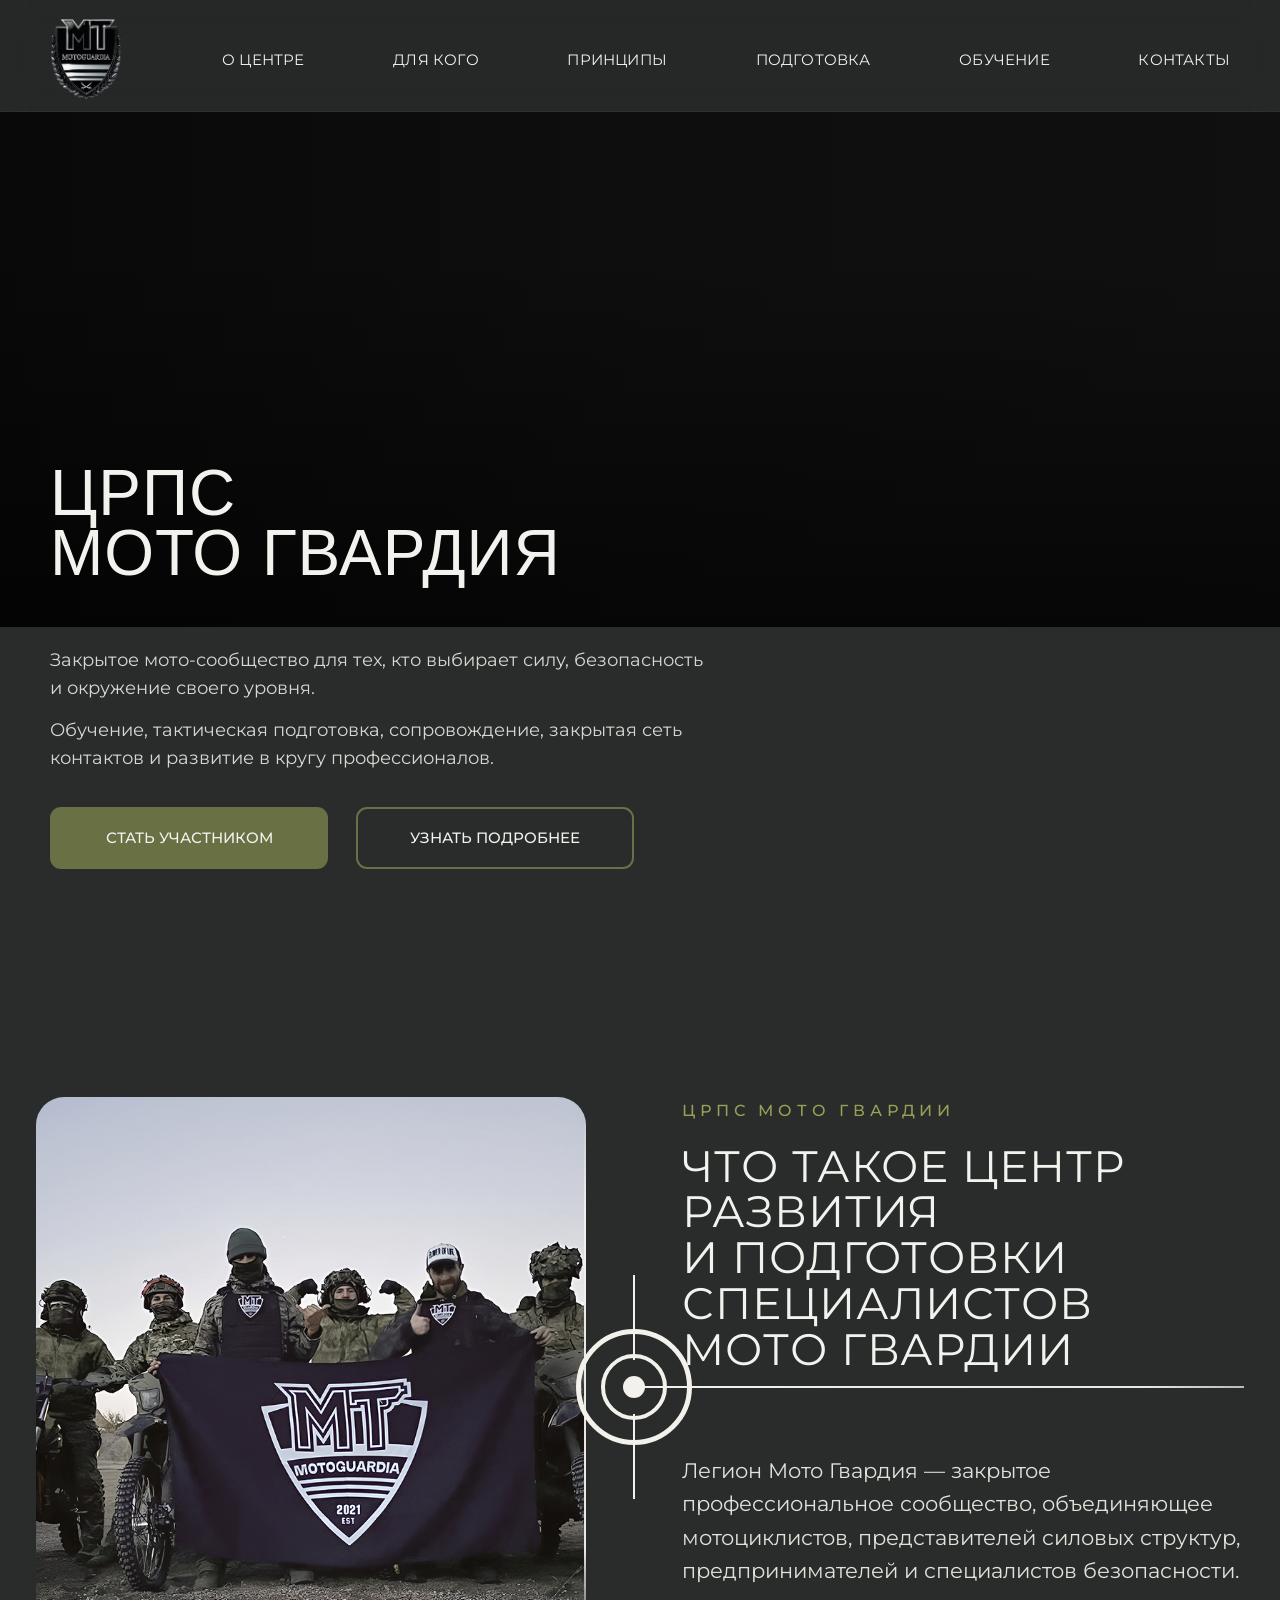
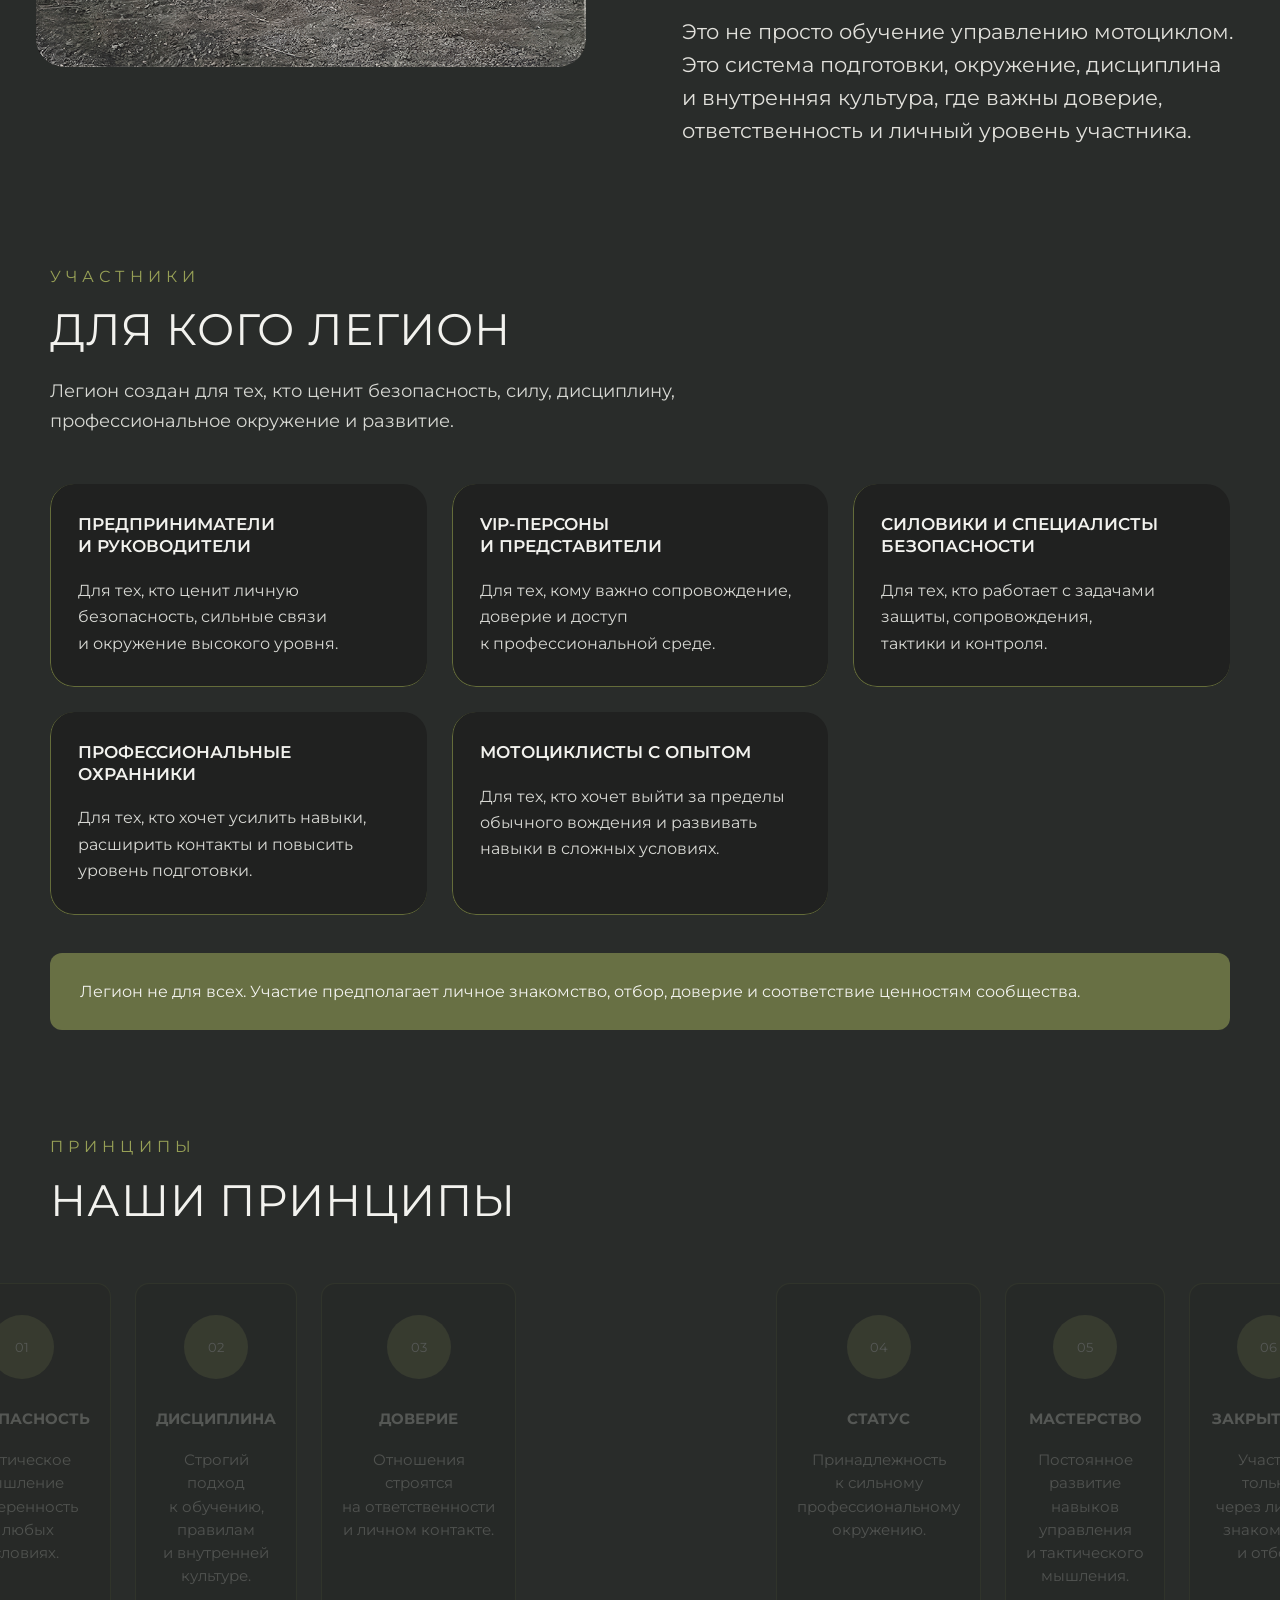
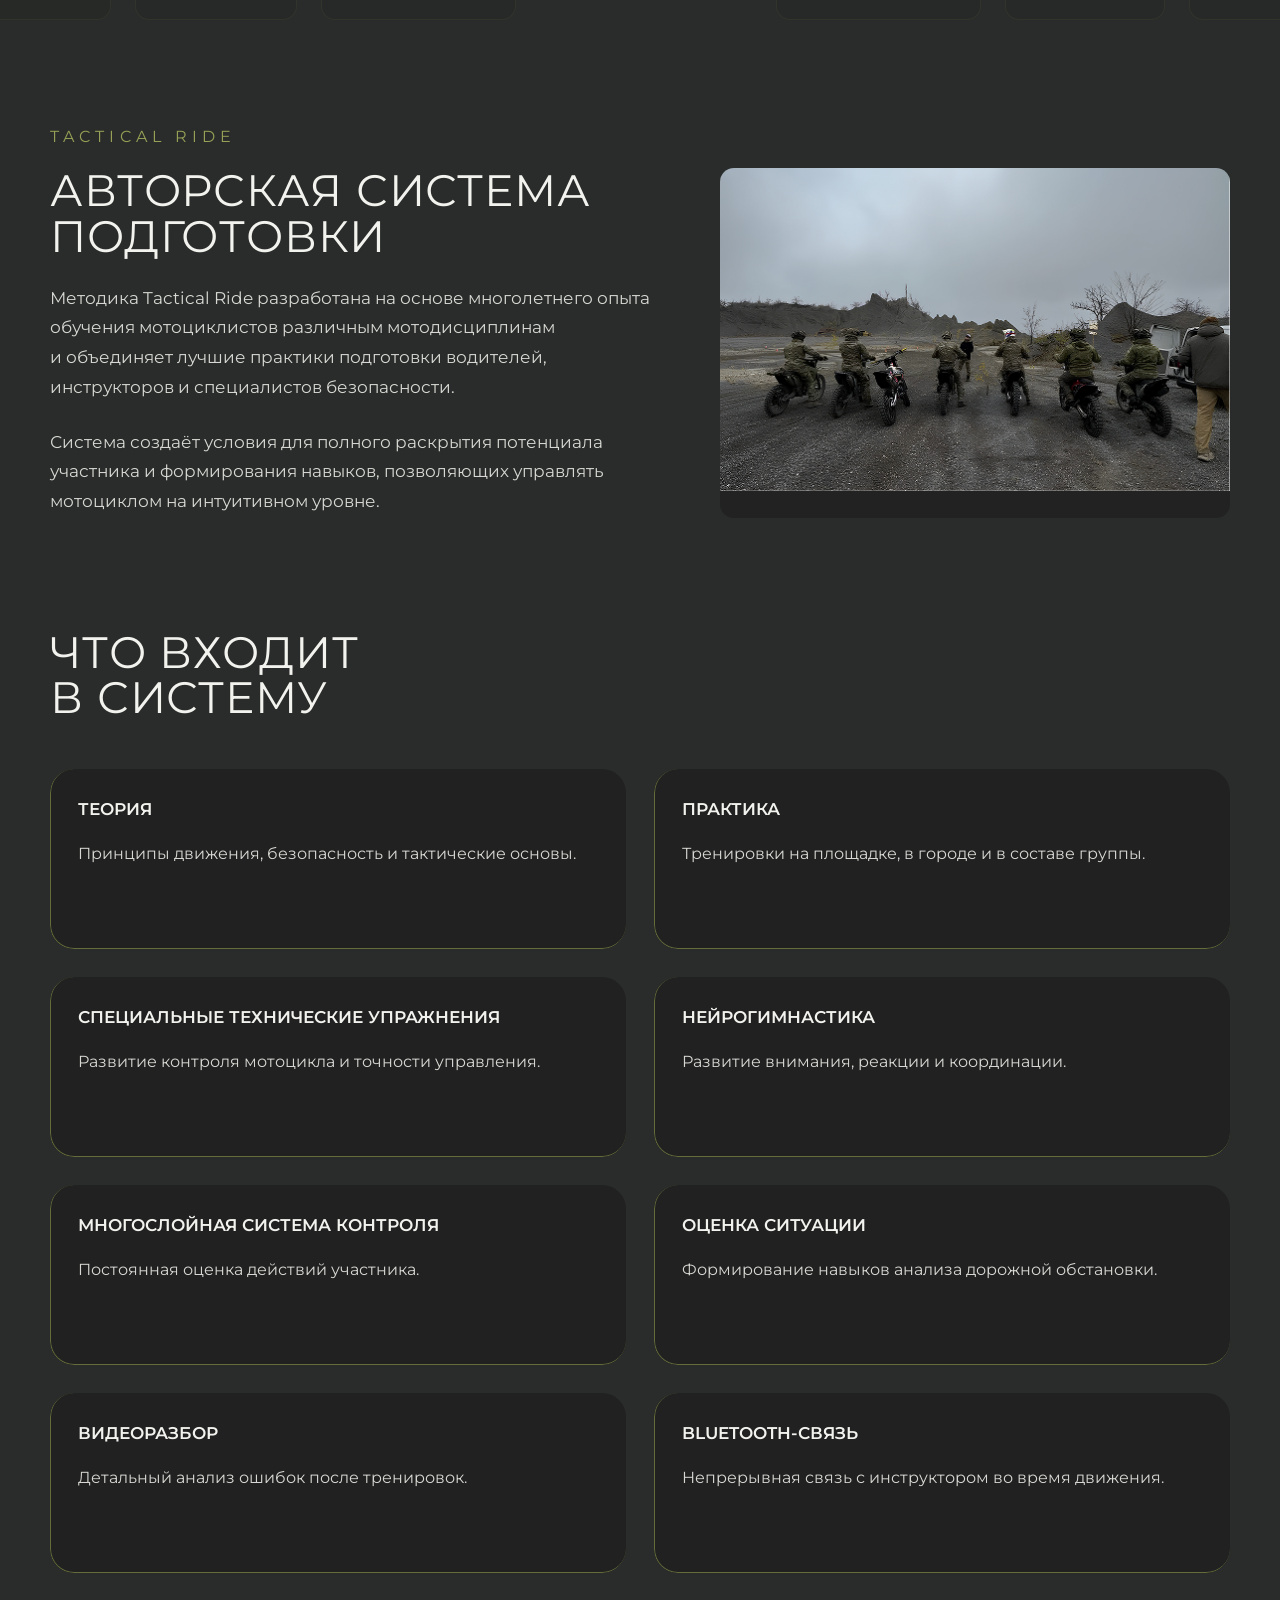
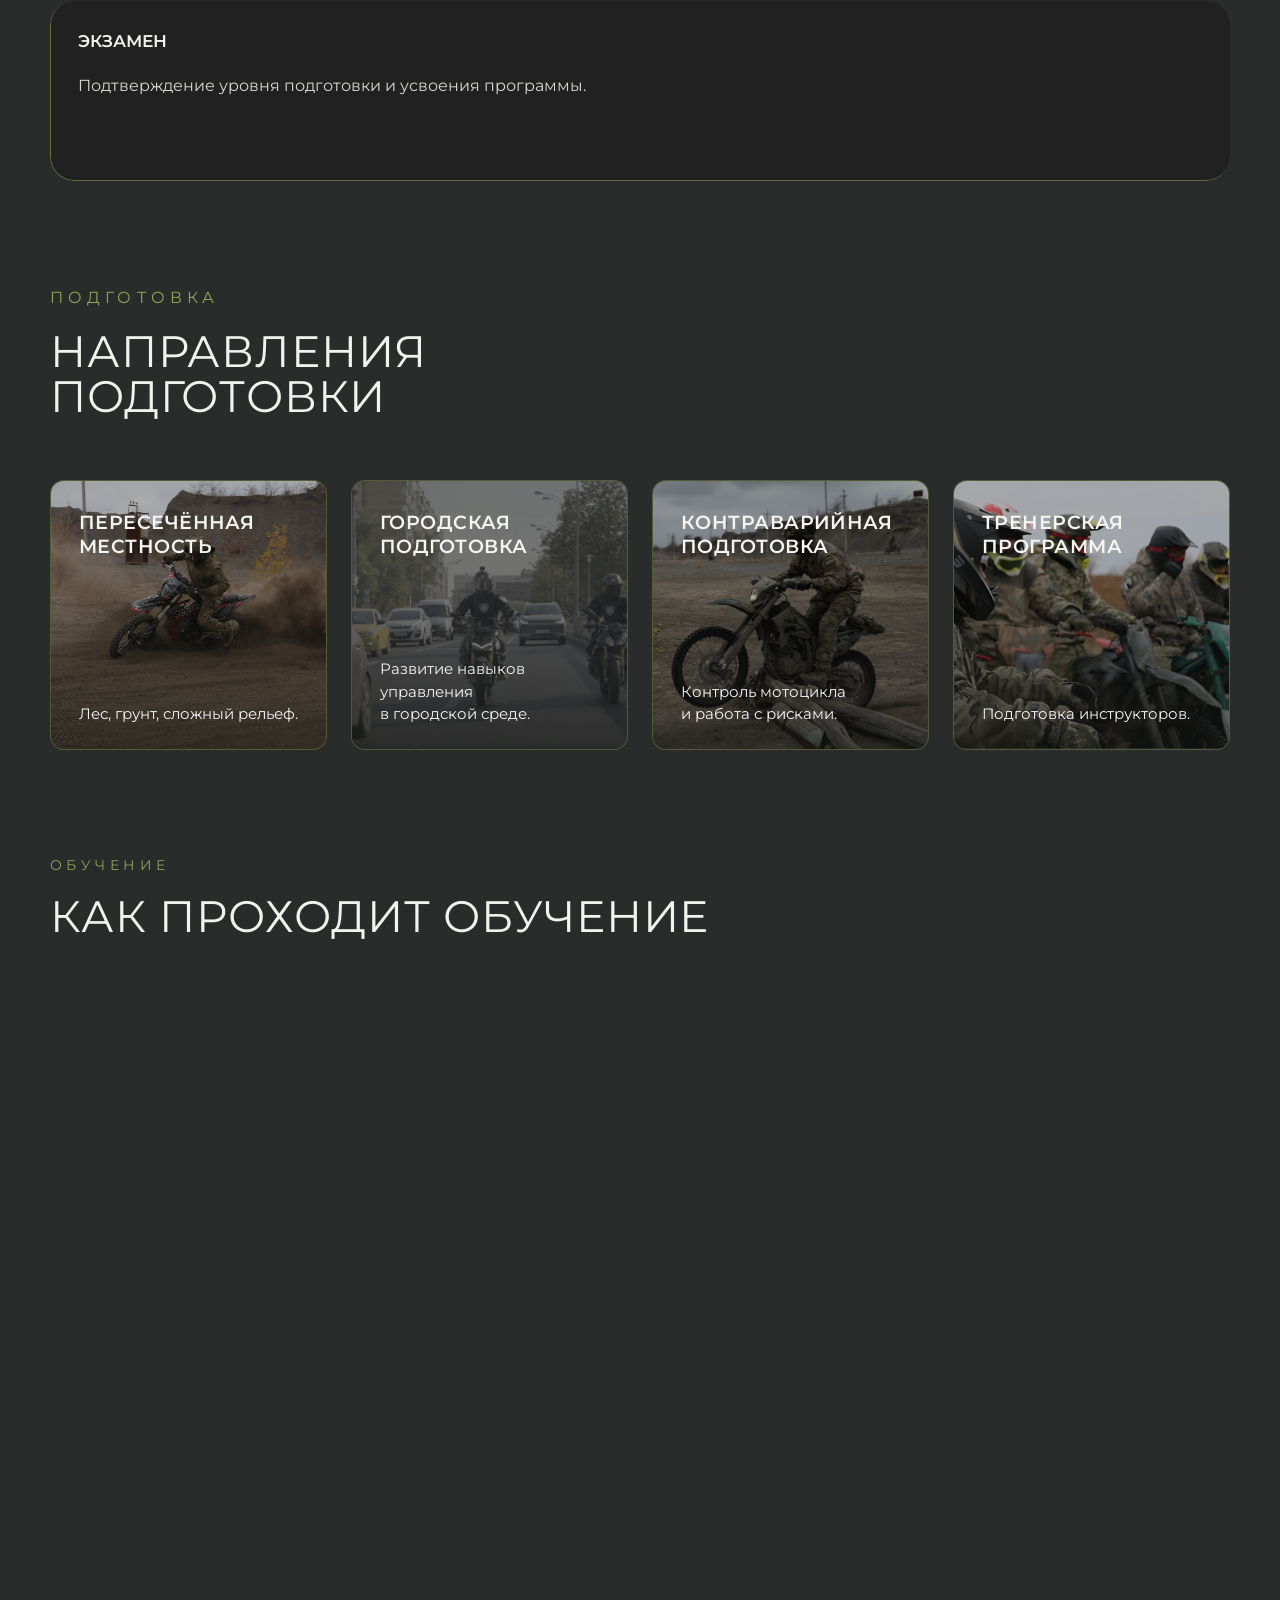
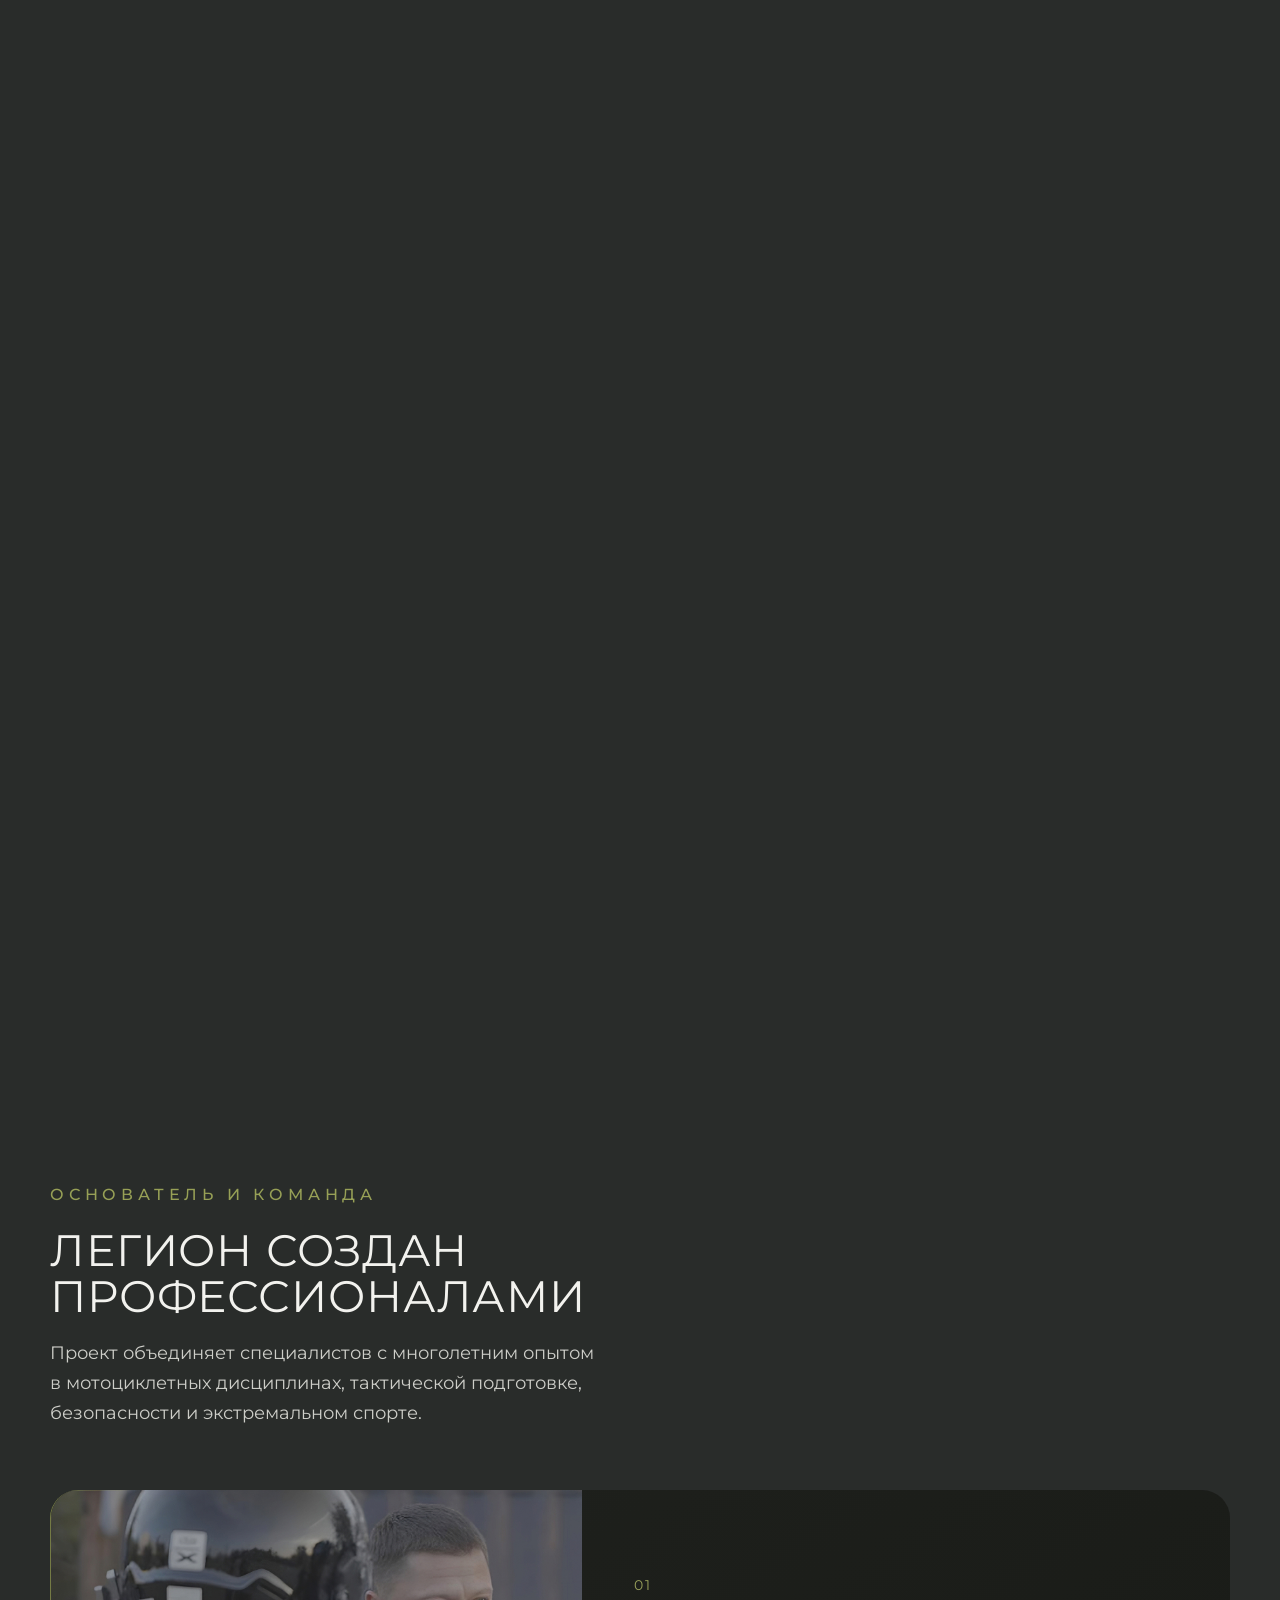
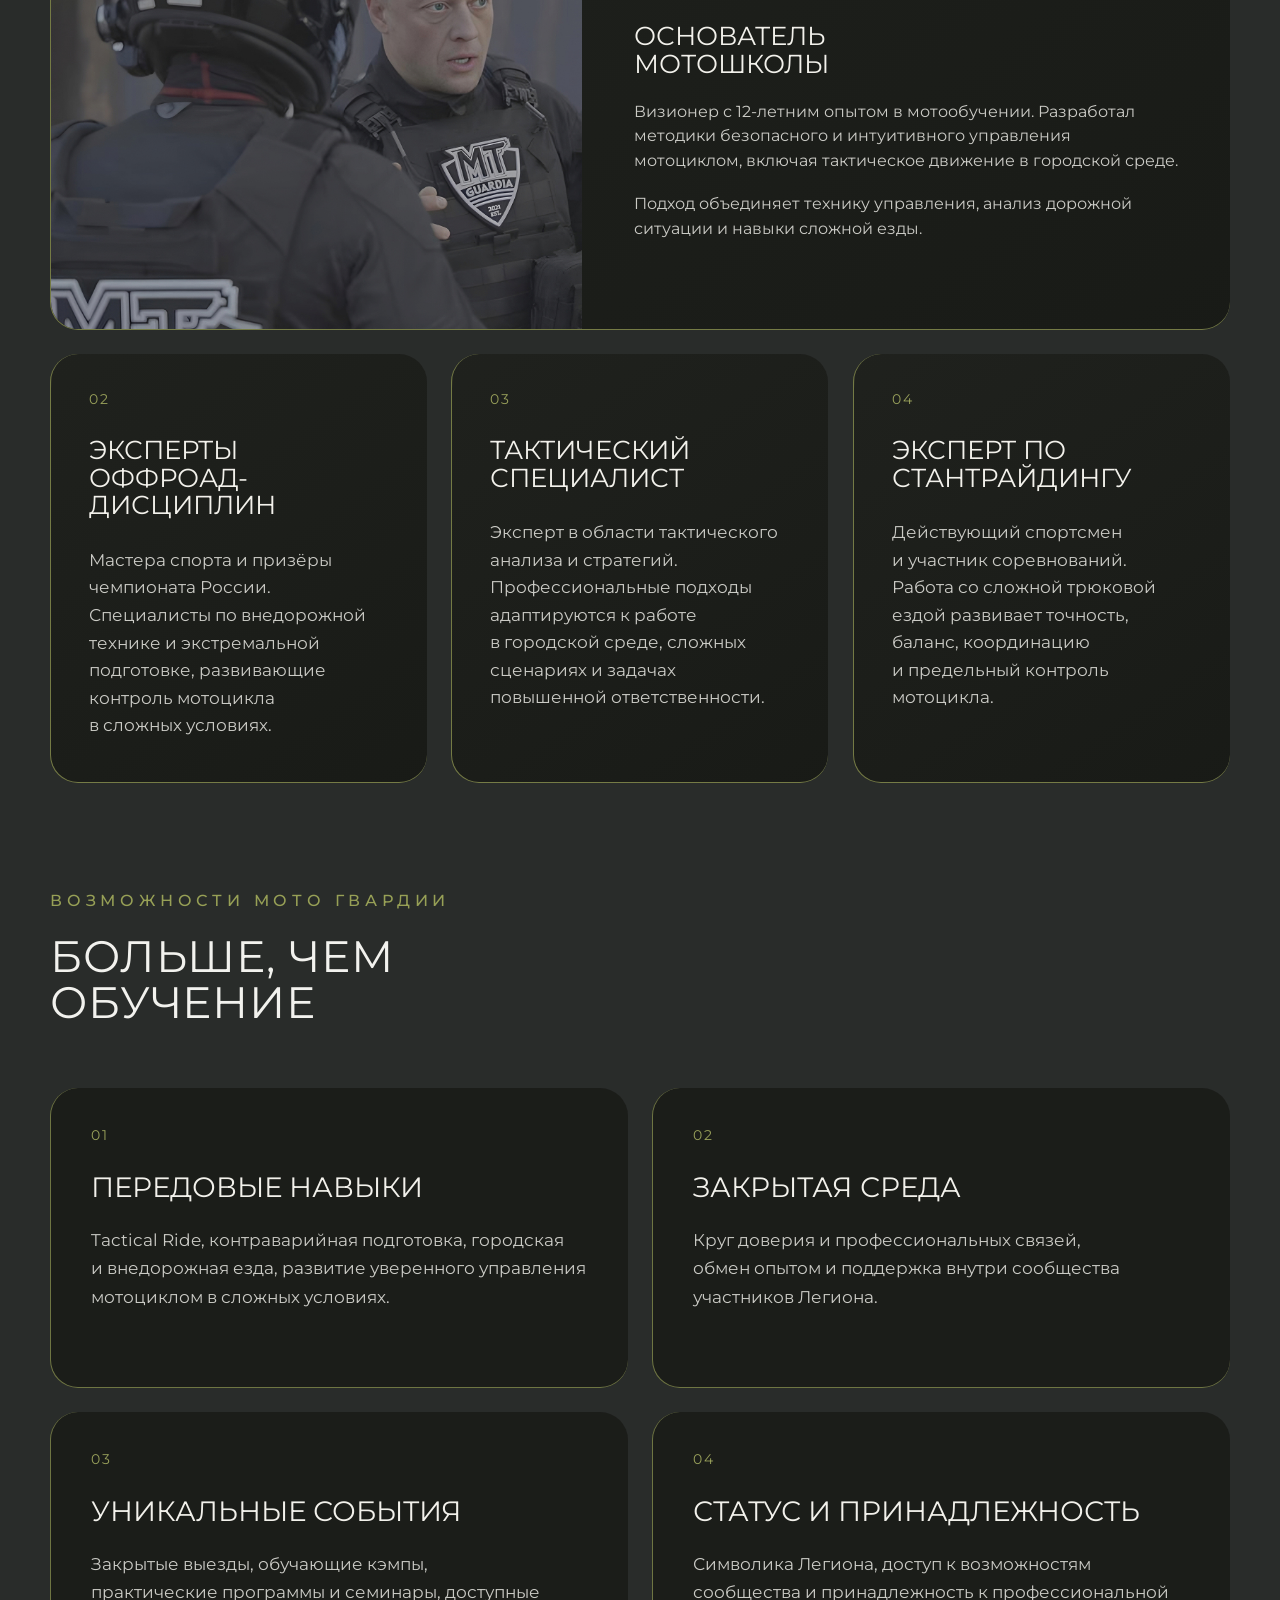
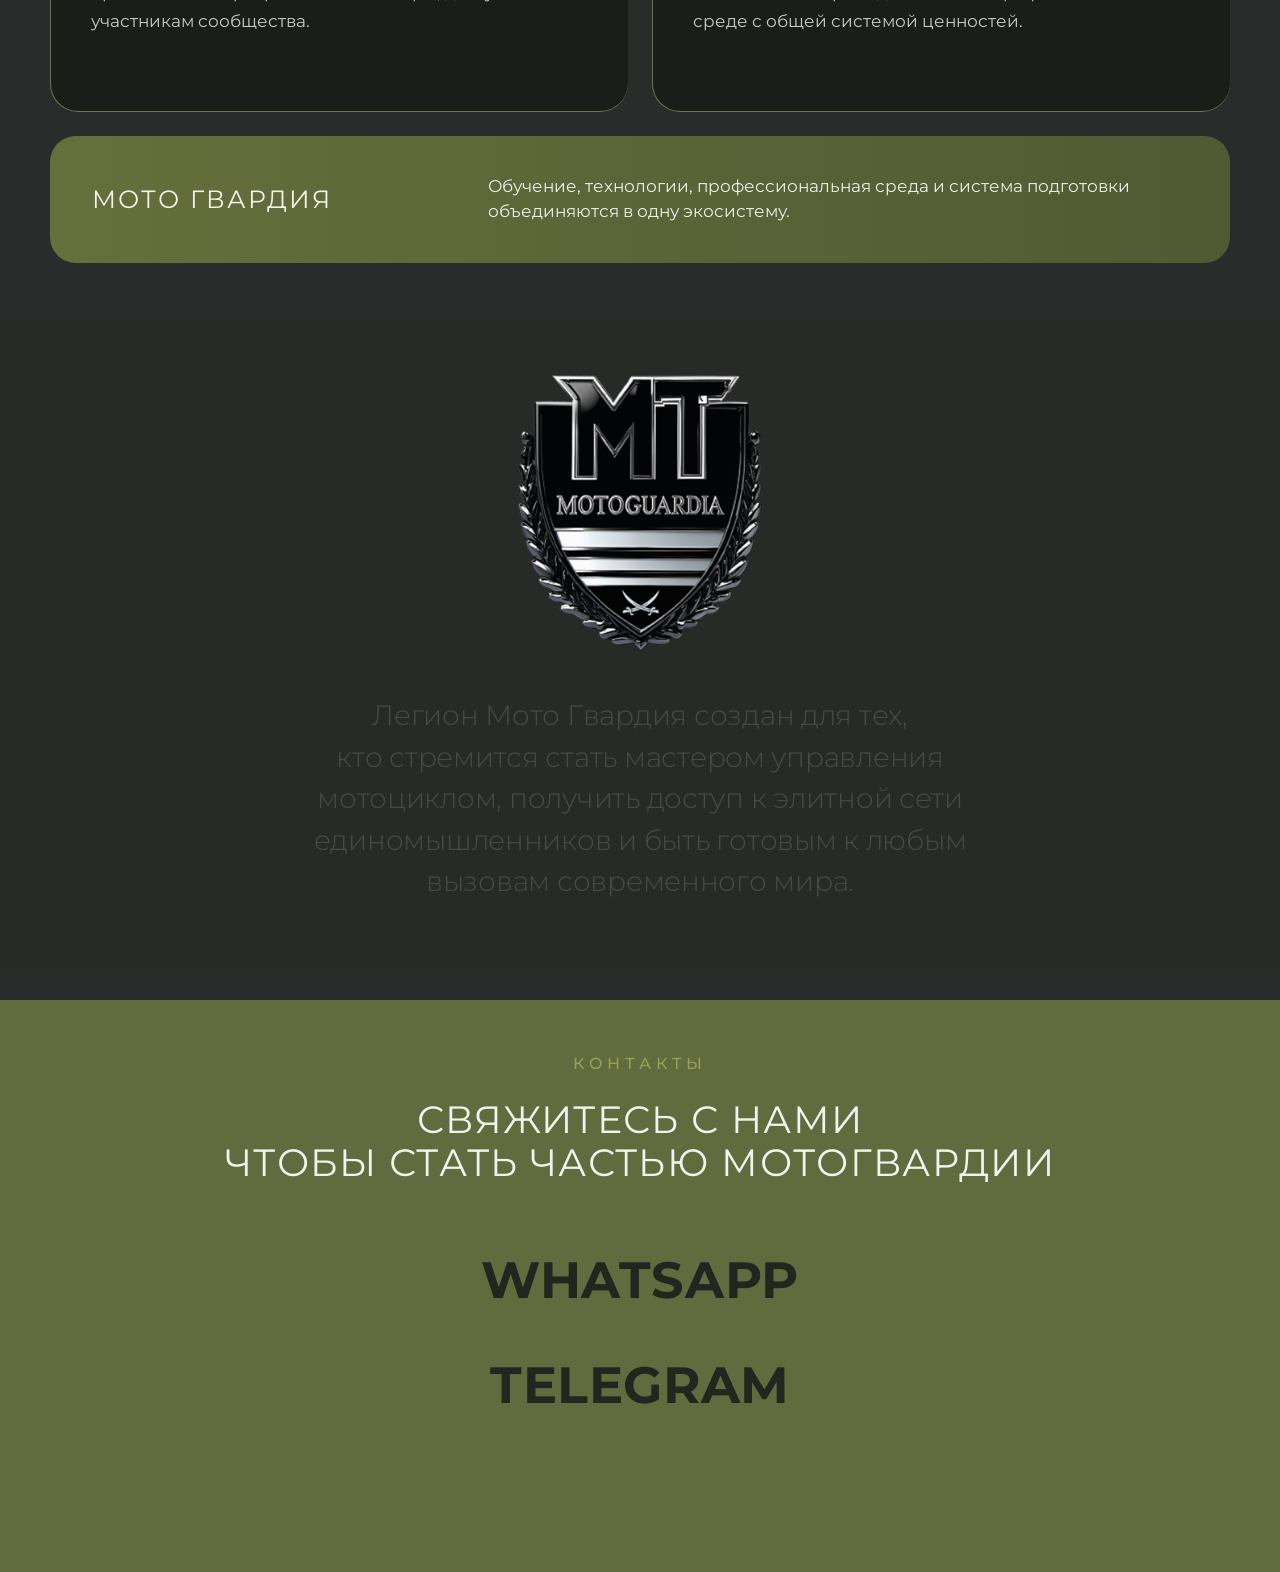
==== index.html @ 01482f75 "Initial Moto Guardia site" ====
<!DOCTYPE html>
<html lang="ru">
<head>
    <meta charset="UTF-8">
    <meta name="viewport" content="width=device-width, initial-scale=1.0">

    <title>ЦРПС Мото Гвардия — Центр развития и подготовки специалистов</title>

    <link rel="preconnect" href="https://fonts.googleapis.com">
    <link rel="preconnect" href="https://fonts.gstatic.com" crossorigin>

    <link
        href="https://fonts.googleapis.com/css2?family=Montserrat:wght@400;500;600&family=Xolonium:wght@400;700&display=swap"
        rel="stylesheet"
    >

    <link rel="stylesheet" href="css/style.css">

    <meta name="description" content="ЦРПС Мото Гвардия — центр развития и подготовки специалистов в сфере мотоциклетной подготовки. Закрытое мото-сообщество, городская, контраварийная и внедорожная подготовка, Tactical Ride и тренерские программы.">
    <meta name="robots" content="index, follow">

    <meta property="og:title" content="ЦРПС Мото Гвардия — Центр развития и подготовки специалистов">
    <meta property="og:description" content="ЦРПС Мото Гвардия — центр развития и подготовки специалистов в сфере мотоциклетной подготовки. Закрытое мото-сообщество, городская, контраварийная и внедорожная подготовка, Tactical Ride и тренерские программы.">
    <meta property="og:type" content="website">
    <meta property="og:image" content="images/logo.png">

    <meta name="twitter:card" content="summary_large_image">
    <meta name="twitter:title" content="ЦРПС Мото Гвардия — Центр развития и подготовки специалистов">
    <meta name="twitter:description" content="ЦРПС Мото Гвардия — центр развития и подготовки специалистов в сфере мотоциклетной подготовки. Закрытое мото-сообщество, городская, контраварийная и внедорожная подготовка, Tactical Ride и тренерские программы.">

    <meta name="theme-color" content="#282a27">

    <link rel="icon" href="images/logo.png" type="image/png">

</head>

<body>

<header class="header">
    <div class="container header__inner">

        <a href="#top" class="logo" aria-label="Мото Гвардия">
            <img src="images/logo.png" alt="Мото Гвардия">
        </a>

        <button class="burger" type="button" aria-label="Открыть меню">
            <span></span>
            <span></span>
        </button>

        <nav class="nav">
            <a href="#about">О ЦЕНТРЕ</a>
            <a href="#audience">ДЛЯ КОГО</a>
            <a href="#principles">ПРИНЦИПЫ</a>
            <a href="#training">ПОДГОТОВКА</a>
            <a href="#education">ОБУЧЕНИЕ</a>
            <a href="#contacts">КОНТАКТЫ</a>
        </nav>

    </div>
</header>


<main id="top">

    <!-- HERO -->

    <section class="hero">

        <div class="hero__media">

            <video
                class="hero__video"
                autoplay
                muted
                loop
                playsinline
                preload="auto"
            >
                <source src="video/hero.mp4" type="video/mp4">
            </video>

            <div class="hero__overlay"></div>

            <div class="container hero__title-wrap">
                <h1>
                    ЦРПС<br>
                    МОТО ГВАРДИЯ
                </h1>
            </div>

        </div>


        <div class="hero__bottom">
            <div class="container">

                <div class="hero__text">
                    <p>
                        Закрытое мото-сообщество для тех, кто выбирает силу,
                        безопасность и окружение своего уровня.
                    </p>

                    <p>
                        Обучение, тактическая подготовка, сопровождение,
                        закрытая сеть контактов и развитие в кругу профессионалов.
                    </p>
                </div>

                <div class="hero__actions">
                    <a href="#contacts" class="button button--filled">
                        СТАТЬ УЧАСТНИКОМ
                    </a>

                    <a href="#about" class="button button--outline">
                        УЗНАТЬ ПОДРОБНЕЕ
                    </a>
                </div>

            </div>
        </div>

    </section>


    <!-- ABOUT -->

    
<section id="about-center" class="about-center section">
    <div class="container">
        <div class="about-center__layout">

            <div class="about-center__media">
                <div class="about-center__photo">
                    <img
                        src="images/about.jpg"
                        alt="Центр развития и подготовки специалистов Мото Гвардии"
                    >
                </div>
            </div>

            <div class="about-center__content">

                <p class="about-center__label">
                    ЦРПС МОТО ГВАРДИИ
                </p>

                <h2 class="about-center__title">
                    ЧТО ТАКОЕ ЦЕНТР<br>
                    РАЗВИТИЯ И ПОДГОТОВКИ<br>
                    СПЕЦИАЛИСТОВ<br>
                    МОТО ГВАРДИИ
                </h2>

                <div class="about-center__crosshair" aria-hidden="true">
                    <span></span>
                    <span></span>
                    <span></span>
                    <span></span>
                </div>

                <div class="about-center__divider" aria-hidden="true"></div>

                <div class="about-center__text">

                    <p>
                        Легион Мото Гвардия — закрытое профессиональное сообщество,
                        объединяющее мотоциклистов, представителей силовых структур,
                        предпринимателей и специалистов безопасности.
                    </p>

                    <p>
                        Это не просто обучение управлению мотоциклом.
                        Это система подготовки, окружение, дисциплина
                        и внутренняя культура, где важны доверие,
                        ответственность и личный уровень участника.
                    </p>

                </div>

            </div>

        </div>
    </div>
</section>



    <!-- AUDIENCE -->

    <section id="audience" class="section">
        <div class="container">

            <p class="eyebrow">УЧАСТНИКИ</p>

            <h2 class="section-title">
                ДЛЯ КОГО ЛЕГИОН
            </h2>

            <p class="lead">
                Легион создан для тех, кто ценит безопасность, силу,
                дисциплину, профессиональное окружение и развитие.
            </p>


            <div class="audience-grid">

                <article class="dark-card">
                    <h3>ПРЕДПРИНИМАТЕЛИ<br>И РУКОВОДИТЕЛИ</h3>
                    <p>
                        Для тех, кто ценит личную безопасность,
                        сильные связи и окружение высокого уровня.
                    </p>
                </article>

                <article class="dark-card">
                    <h3>VIP-ПЕРСОНЫ<br>И ПРЕДСТАВИТЕЛИ</h3>
                    <p>
                        Для тех, кому важно сопровождение, доверие
                        и доступ к профессиональной среде.
                    </p>
                </article>

                <article class="dark-card">
                    <h3>СИЛОВИКИ И СПЕЦИАЛИСТЫ<br>БЕЗОПАСНОСТИ</h3>
                    <p>
                        Для тех, кто работает с задачами защиты,
                        сопровождения, тактики и контроля.
                    </p>
                </article>

                <article class="dark-card">
                    <h3>ПРОФЕССИОНАЛЬНЫЕ<br>ОХРАННИКИ</h3>
                    <p>
                        Для тех, кто хочет усилить навыки,
                        расширить контакты и повысить уровень подготовки.
                    </p>
                </article>

                <article class="dark-card">
                    <h3>МОТОЦИКЛИСТЫ С ОПЫТОМ</h3>
                    <p>
                        Для тех, кто хочет выйти за пределы обычного
                        вождения и развивать навыки в сложных условиях.
                    </p>
                </article>

            </div>


            <div class="accent-note">
                Легион не для всех. Участие предполагает личное знакомство,
                отбор, доверие и соответствие ценностям сообщества.
            </div>

        </div>
    </section>


    <!-- PRINCIPLES -->

    <section id="principles" class="section">
        <div class="container">

            <p class="eyebrow">ПРИНЦИПЫ</p>

            <h2 class="section-title">
                НАШИ ПРИНЦИПЫ
            </h2>


            <div class="principles-grid">

                <article class="principle">
                    <span class="principle__icon">01</span>
                    <h3>БЕЗОПАСНОСТЬ</h3>
                    <p>Тактическое мышление и уверенность в любых условиях.</p>
                </article>

                <article class="principle">
                    <span class="principle__icon">02</span>
                    <h3>ДИСЦИПЛИНА</h3>
                    <p>Строгий подход к обучению, правилам и внутренней культуре.</p>
                </article>

                <article class="principle">
                    <span class="principle__icon">03</span>
                    <h3>ДОВЕРИЕ</h3>
                    <p>Отношения строятся на ответственности и личном контакте.</p>
                </article>

                <article class="principle">
                    <span class="principle__icon">04</span>
                    <h3>СТАТУС</h3>
                    <p>Принадлежность к сильному профессиональному окружению.</p>
                </article>

                <article class="principle">
                    <span class="principle__icon">05</span>
                    <h3>МАСТЕРСТВО</h3>
                    <p>Постоянное развитие навыков управления и тактического мышления.</p>
                </article>

                <article class="principle">
                    <span class="principle__icon">06</span>
                    <h3>ЗАКРЫТОСТЬ</h3>
                    <p>Участие только через личное знакомство и отбор.</p>
                </article>

            </div>

        </div>
    </section>


    <!-- TRAINING -->

    <section id="training" class="section training">
        <div class="container">

            <p class="eyebrow">TACTICAL RIDE</p>

            <div class="training-intro">

                <div>
                    <h2 class="section-title">
                        АВТОРСКАЯ СИСТЕМА<br>
                        ПОДГОТОВКИ
                    </h2>

                    <p>
                        Методика Tactical Ride разработана на основе
                        многолетнего опыта обучения мотоциклистов различным
                        мотодисциплинам и объединяет лучшие практики
                        подготовки водителей, инструкторов и специалистов
                        безопасности.
                    </p>

                    <p>
                        Система создаёт условия для полного раскрытия
                        потенциала участника и формирования навыков,
                        позволяющих управлять мотоциклом на интуитивном уровне.
                    </p>
                </div>

                <div class="site-photo training-photo"><img src="images/training.jpg" alt="Тренировка Мото Гвардии" loading="lazy"></div>

            </div>


            <h2 class="section-title system-title">
                ЧТО ВХОДИТ<br>
                В СИСТЕМУ
            </h2>


            <div class="system-grid">

                <article class="dark-card">
                    <h3>ТЕОРИЯ</h3>
                    <p>Принципы движения, безопасность и тактические основы.</p>
                </article>

                <article class="dark-card">
                    <h3>ПРАКТИКА</h3>
                    <p>Тренировки на площадке, в городе и в составе группы.</p>
                </article>

                <article class="dark-card">
                    <h3>СПЕЦИАЛЬНЫЕ ТЕХНИЧЕСКИЕ УПРАЖНЕНИЯ</h3>
                    <p>Развитие контроля мотоцикла и точности управления.</p>
                </article>

                <article class="dark-card">
                    <h3>НЕЙРОГИМНАСТИКА</h3>
                    <p>Развитие внимания, реакции и координации.</p>
                </article>

                <article class="dark-card">
                    <h3>МНОГОСЛОЙНАЯ СИСТЕМА КОНТРОЛЯ</h3>
                    <p>Постоянная оценка действий участника.</p>
                </article>

                <article class="dark-card">
                    <h3>ОЦЕНКА СИТУАЦИИ</h3>
                    <p>Формирование навыков анализа дорожной обстановки.</p>
                </article>

                <article class="dark-card">
                    <h3>ВИДЕОРАЗБОР</h3>
                    <p>Детальный анализ ошибок после тренировок.</p>
                </article>

                <article class="dark-card">
                    <h3>BLUETOOTH-СВЯЗЬ</h3>
                    <p>Непрерывная связь с инструктором во время движения.</p>
                </article>

                <article class="dark-card system-exam">
                    <h3>ЭКЗАМЕН</h3>
                    <p>Подтверждение уровня подготовки и усвоения программы.</p>
                </article>

            </div>

        </div>
    </section>


    <!-- DIRECTIONS -->

    <section class="section">
        <div class="container">

            <p class="eyebrow">ПОДГОТОВКА</p>

            <h2 class="section-title">
                НАПРАВЛЕНИЯ<br>
                ПОДГОТОВКИ
            </h2>


            <div class="directions-grid">

                <article class="direction-card" style="--photo:url('images/direction-offroad.jpg')">
                    <span>01</span>
                    <h3>ПЕРЕСЕЧЁННАЯ<br>МЕСТНОСТЬ</h3>
                    <p>Лес, грунт, сложный рельеф.</p>
                </article>

                <article class="direction-card" style="--photo:url('images/direction-city.jpg')">
                    <span>02</span>
                    <h3>ГОРОДСКАЯ<br>ПОДГОТОВКА</h3>
                    <p>Развитие навыков управления в городской среде.</p>
                </article>

                <article class="direction-card" style="--photo:url('images/direction-emergency.jpg')">
                    <span>03</span>
                    <h3>КОНТРАВАРИЙНАЯ<br>ПОДГОТОВКА</h3>
                    <p>Контроль мотоцикла и работа с рисками.</p>
                </article>

                <article class="direction-card" style="--photo:url('images/direction-trainer.jpg')">
                    <span>04</span>
                    <h3>ТРЕНЕРСКАЯ<br>ПРОГРАММА</h3>
                    <p>Подготовка инструкторов.</p>
                </article>

            </div>

        </div>
    </section>


    <!-- EDUCATION -->

    

<section id="education" class="education section">
    <div class="container">
        <p class="section-label">Обучение</p>
        <h2>Как проходит обучение</h2>

        <div class="education__layout">

            <div class="education__steps">

                <div class="education__step">
                    <span class="education__step-number">01</span>
                    <h3>Теория</h3>
                    <p>Основы безопасности, тактики и управления.</p>
                </div>

                <div class="education__step">
                    <span class="education__step-number">02</span>
                    <h3>Практика</h3>
                    <p>Отработка упражнений на площадке.</p>
                </div>

                <div class="education__step">
                    <span class="education__step-number">03</span>
                    <h3>Городская среда</h3>
                    <p>Работа в реальных условиях.</p>
                </div>

                <div class="education__step">
                    <span class="education__step-number">04</span>
                    <h3>Анализ ошибок</h3>
                    <p>Видеоразбор и корректировка.</p>
                </div>

                <div class="education__step">
                    <span class="education__step-number">05</span>
                    <h3>Экзамен</h3>
                    <p>Подтверждение уровня подготовки.</p>
                </div>

            </div>

            <div class="education__gallery">

                <div class="education__photo education__photo--main">
                    <img src="images/education-main.jpg" alt="Практика на площадке">
                </div>

                <div class="education__photo education__photo--night">
                    <img src="images/education-night.jpg" alt="Ночная тренировка">
                </div>

                <div class="education__photo education__photo--city">
                    <img src="images/education-city.jpg" alt="Городская среда">
                </div>

                <div class="education__photo education__photo--bridge">
                    <img src="images/education-bridge.jpg" alt="Движение по мосту">
                </div>

            </div>

        </div>
    </div>
</section>




    <!-- TEAM -->

    
<section id="team" class="team section">
    <div class="container">

        <div class="section-heading">
            <p class="section-label">Основатель и команда</p>

            <h2>
                Легион создан<br>
                профессионалами
            </h2>

            <p class="section-intro">
                Проект объединяет специалистов с многолетним опытом
                в мотоциклетных дисциплинах, тактической подготовке,
                безопасности и экстремальном спорте.
            </p>
        </div>

        <div class="team__grid">

            <article class="team-card team-card--founder">

                <div class="team-card__image">
                    <img
                        src="images/founder.jpg"
                        alt="Основатель Мото Гвардии"
                    >
                </div>

                <div class="team-card__content">
                    <span class="team-card__number">01</span>

                    <h3>
                        Основатель<br>
                        мотошколы
                    </h3>

                    <p>
                        Визионер с 12-летним опытом в мотообучении.
                        Разработал методики безопасного и интуитивного
                        управления мотоциклом, включая тактическое движение
                        в городской среде.
                    </p>

                    <p>
                        Подход объединяет технику управления, анализ дорожной
                        ситуации и навыки сложной езды.
                    </p>
                </div>

            </article>


            <article class="team-card">
                <span class="team-card__number">02</span>

                <h3>
                    Эксперты<br>
                    оффроад-дисциплин
                </h3>

                <p>
                    Мастера спорта и призёры чемпионата России.
                    Специалисты по внедорожной технике и экстремальной
                    подготовке, развивающие контроль мотоцикла
                    в сложных условиях.
                </p>
            </article>


            <article class="team-card">
                <span class="team-card__number">03</span>

                <h3>
                    Тактический<br>
                    специалист
                </h3>

                <p>
                    Эксперт в области тактического анализа и стратегий.
                    Профессиональные подходы адаптируются к работе
                    в городской среде, сложных сценариях и задачах
                    повышенной ответственности.
                </p>
            </article>


            <article class="team-card">
                <span class="team-card__number">04</span>

                <h3>
                    Эксперт по<br>
                    стантрайдингу
                </h3>

                <p>
                    Действующий спортсмен и участник соревнований.
                    Работа со сложной трюковой ездой развивает точность,
                    баланс, координацию и предельный контроль мотоцикла.
                </p>
            </article>

        </div>

    </div>
</section>



    <!-- CONTACTS -->

    

<section id="opportunities" class="opportunities section">
    <div class="container">

        <div class="section-heading">
            <p class="section-label">Возможности Мото Гвардии</p>

            <h2>
                Больше, чем<br>
                обучение
            </h2>
        </div>

        <div class="opportunities__grid">

            <article class="opportunity-card">
                <span class="opportunity-card__number">01</span>

                <h3>Передовые навыки</h3>

                <p>
                    Tactical Ride, контраварийная подготовка,
                    городская и внедорожная езда, развитие
                    уверенного управления мотоциклом в сложных условиях.
                </p>
            </article>


            <article class="opportunity-card">
                <span class="opportunity-card__number">02</span>

                <h3>Закрытая среда</h3>

                <p>
                    Круг доверия и профессиональных связей,
                    обмен опытом и поддержка внутри сообщества
                    участников Легиона.
                </p>
            </article>


            <article class="opportunity-card">
                <span class="opportunity-card__number">03</span>

                <h3>Уникальные события</h3>

                <p>
                    Закрытые выезды, обучающие кэмпы,
                    практические программы и семинары,
                    доступные участникам сообщества.
                </p>
            </article>


            <article class="opportunity-card">
                <span class="opportunity-card__number">04</span>

                <h3>Статус и принадлежность</h3>

                <p>
                    Символика Легиона, доступ к возможностям
                    сообщества и принадлежность к профессиональной
                    среде с общей системой ценностей.
                </p>
            </article>

        </div>

        <div class="opportunities__statement">
            <span>МОТО ГВАРДИЯ</span>

            <p>
                Обучение, технологии, профессиональная среда
                и система подготовки объединяются в одну экосистему.
            </p>
        </div>




    </div>
</section>


<section id="manifesto" class="manifesto-final section">
    <div class="container">
        <div class="manifesto-final__inner">
            <img class="manifesto-final__logo" src="images/logo.png" alt="Мото Гвардия">

            <p class="manifesto-final__text" aria-label="Легион Мото Гвардия создан для тех, кто стремится стать мастером управления мотоциклом, получить доступ к элитной сети единомышленников и быть готовым к любым вызовам современного мира.">
                <span class="manifesto-final__line">Легион Мото Гвардия создан для тех,</span>
                <span class="manifesto-final__line">кто стремится стать мастером управления</span>
                <span class="manifesto-final__line">мотоциклом, получить доступ к элитной сети</span>
                <span class="manifesto-final__line">единомышленников и быть готовым к любым</span>
                <span class="manifesto-final__line">вызовам современного мира.</span>
            </p>
        </div>
    </div>
</section>

<section id="contacts" class="contacts-final">
    <div class="contacts-final__inner">

        <p class="section-label contacts-final__label">
            КОНТАКТЫ
        </p>

        <h2 class="contacts-final__title">
            СВЯЖИТЕСЬ С НАМИ<br>
            ЧТОБЫ СТАТЬ ЧАСТЬЮ МОТОГВАРДИИ
        </h2>

        <div class="contacts-final__links">

            <a
                class="contacts-final__link"
                href="https://api.whatsapp.com/send/?phone=79859992777&text&type=phone_number&app_absent=0"
                target="_blank"
                rel="noopener noreferrer"
            >
                WHATSAPP
            </a>

            <a
                class="contacts-final__link"
                href="https://t.me/castaneda2112"
                target="_blank"
                rel="noopener noreferrer"
            >
                TELEGRAM
            </a>

        </div>

    </div>
</section>


</main>


<script src="js/main.js"></script>




</body>
</html>
---- css/style.css ----
:root {
  --bg: #292c2a;
  --bg-dark: #242725;
  --card: #202120;
  --header: #858681;
  --text: #f2f2ee;
  --text-soft: #d7d8d3;
  --accent: #62683a;
  --accent-soft: #878e54;
  --border: rgba(126, 136, 72, 0.35);
}

* {
  margin: 0;
  padding: 0;
  box-sizing: border-box;
}

html {
  scroll-behavior: smooth;
}

body {
  background: var(--bg);
  color: var(--text);
  font-family: "Montserrat", sans-serif;
  overflow-x: hidden;
}

body.menu-open {
  overflow: hidden;
}

a {
  color: inherit;
  text-decoration: none;
}

img,
video {
  display: block;
  max-width: 100%;
}

button {
  font: inherit;
}

.container {
  width: min(1390px, calc(100% - 100px));
  margin-inline: auto;
}

/* HEADER */

.header {
  height: 122px;
  background: var(--header);
  position: relative;
  z-index: 100;
}

.header__inner {
  height: 100%;
  display: grid;
  grid-template-columns: 120px 1fr;
  align-items: center;
  gap: 80px;
}

.logo {
  display: inline-flex;
  align-items: center;
}

.logo img {
  width: 80px;
  height: auto;
}

.nav {
  display: flex;
  align-items: center;
  justify-content: space-between;
  gap: 30px;
}

.nav a {
  font-size: 16px;
  font-weight: 400;
  white-space: nowrap;
  transition: opacity 0.2s ease;
}

.nav a:hover {
  opacity: 0.6;
}

.burger {
  display: none;
}

/* HERO */

.hero {
  background: var(--bg);
}

.hero__media {
  height: 515px;
  position: relative;
  overflow: hidden;
  background: #111;
}

.hero__video {
  position: absolute;
  inset: 0;
  width: 100%;
  height: 100%;
  object-fit: cover;
  object-position: center center;
}

.hero__overlay {
  position: absolute;
  inset: 0;
  background:
    linear-gradient(
      90deg,
      rgba(0, 0, 0, 0.48) 0%,
      rgba(0, 0, 0, 0.18) 48%,
      rgba(0, 0, 0, 0.08) 100%
    ),
    linear-gradient(180deg, rgba(0, 0, 0, 0.02) 30%, rgba(0, 0, 0, 0.58) 100%);
}

.hero__title-wrap {
  height: 100%;
  position: relative;
  display: flex;
  align-items: flex-end;
  padding-bottom: 44px;
}

.hero h1,
.section-title,
.about h2 {
  font-family: "Xolonium", sans-serif;
  font-weight: 400;
  text-transform: uppercase;
}

.hero h1 {
  font-size: clamp(60px, 5vw, 80px);
  line-height: 0.94;
  letter-spacing: 1px;
}

.hero__bottom {
  padding: 20px 0 48px;
}

.hero__text {
  max-width: 720px;
}

.hero__text p {
  font-size: 18px;
  line-height: 1.55;
  color: var(--text-soft);
}

.hero__text p + p {
  margin-top: 14px;
}

.hero__actions {
  display: flex;
  gap: 28px;
  margin-top: 34px;
}

.button {
  min-width: 278px;
  height: 62px;
  padding: 0 30px;
  display: inline-flex;
  align-items: center;
  justify-content: center;
  border-radius: 11px;
  font-size: 15px;
  font-weight: 500;
  transition:
    transform 0.22s ease,
    background 0.22s ease,
    border 0.22s ease;
}

.button:hover {
  transform: translateY(-2px);
}

.button--filled {
  background: var(--accent);
}

.button--filled:hover {
  background: var(--accent-soft);
}

.button--outline {
  border: 2px solid var(--accent);
}

.button--outline:hover {
  background: rgba(98, 104, 58, 0.18);
}

/* COMMON */

.section {
  padding: 105px 0;
}

.eyebrow {
  margin-bottom: 18px;
  font-size: 15px;
  letter-spacing: 5px;
  color: #8c9458;
  text-transform: uppercase;
}

.section-title,
.about h2 {
  font-size: clamp(43px, 4vw, 66px);
  line-height: 1.05;
  letter-spacing: 1.3px;
}

.lead {
  max-width: 760px;
  margin-top: 25px;
  font-size: 18px;
  line-height: 1.65;
  color: var(--text-soft);
}

.dark-card {
  padding: 30px 28px;
  min-height: 180px;
  background: var(--card);
  border-radius: 14px;
  border: 1px solid rgba(255, 255, 255, 0.02);
}

.dark-card h3 {
  margin-bottom: 20px;
  font-size: 17px;
  line-height: 1.28;
  font-weight: 600;
}

.dark-card p {
  font-size: 16px;
  line-height: 1.65;
  color: var(--text-soft);
}

/* PLACEHOLDERS */

.placeholder-photo {
  min-height: 360px;
  border-radius: 14px;
  background: linear-gradient(135deg, #3e4441, #1e211f);
  overflow: hidden;
  display: flex;
  align-items: center;
  justify-content: center;
}

.placeholder-photo span {
  color: rgba(255, 255, 255, 0.25);
  font-size: 12px;
  letter-spacing: 3px;
}

/* ABOUT */

.about__grid {
  display: grid;
  grid-template-columns: 0.93fr 1.07fr;
  gap: 90px;
  align-items: center;
}

.about__visual {
  min-height: 500px;
}

.about__content p:not(.eyebrow) {
  max-width: 670px;
  font-size: 17px;
  line-height: 1.75;
  color: var(--text-soft);
}

.about__content p + p {
  margin-top: 18px;
}

.separator {
  width: 100%;
  max-width: 600px;
  height: 2px;
  margin: 22px 0;
  background: rgba(255, 255, 255, 0.8);
}

.four-grid {
  margin-top: 70px;
  display: grid;
  grid-template-columns: repeat(4, 1fr);
  gap: 24px;
}

/* AUDIENCE */

.audience-grid {
  margin-top: 55px;
  display: grid;
  grid-template-columns: repeat(3, 1fr);
  gap: 25px;
}

.accent-note {
  margin-top: 38px;
  padding: 26px 30px;
  border-radius: 12px;
  background: var(--accent);
  font-size: 16px;
  line-height: 1.6;
}

/* PRINCIPLES */

.principles-grid {
  margin-top: 55px;
  display: grid;
  grid-template-columns: repeat(6, 1fr);
  gap: 24px;
}

.principle {
  min-height: 290px;
  padding: 31px 20px;
  border-radius: 14px;
  background: var(--card);
  text-align: center;
}

.principle__icon {
  width: 64px;
  height: 64px;
  margin: 0 auto 30px;
  border-radius: 50%;
  display: grid;
  place-items: center;
  background: var(--accent);
  font-size: 13px;
}

.principle h3 {
  margin-bottom: 20px;
  font-size: 15px;
}

.principle p {
  font-size: 15px;
  line-height: 1.55;
  color: var(--text-soft);
}

/* TRAINING */

.training-intro {
  display: grid;
  grid-template-columns: 1fr 0.85fr;
  gap: 70px;
  align-items: center;
}

.training-intro p {
  max-width: 700px;
  margin-top: 25px;
  font-size: 17px;
  line-height: 1.75;
  color: var(--text-soft);
}

.training-photo {
  min-height: 350px;
}

.system-title {
  margin-top: 100px;
}

.system-grid {
  margin-top: 50px;
  display: grid;
  grid-template-columns: 1fr 1fr;
  gap: 28px;
}

.system-exam {
  grid-column: 1 / -1;
}

/* DIRECTIONS */

.directions-grid {
  margin-top: 50px;
  display: grid;
  grid-template-columns: repeat(4, 1fr);
  gap: 24px;
}

.direction-card {
  position: relative;
  min-height: 270px;
  padding: 28px;
  border-radius: 14px;
  overflow: hidden;
  background:
    linear-gradient(180deg, rgba(0, 0, 0, 0.15), rgba(0, 0, 0, 0.7)), #454946;
}

.direction-card span {
  display: block;
  margin-bottom: 65px;
  font-size: 13px;
  color: #9da568;
}

.direction-card h3 {
  font-size: 20px;
  line-height: 1.3;
}

.direction-card p {
  position: absolute;
  left: 28px;
  right: 28px;
  bottom: 26px;
  font-size: 15px;
  line-height: 1.5;
}

/* EDUCATION */

.education-layout {
  margin-top: 60px;
  display: grid;
  grid-template-columns: 0.9fr 1.1fr;
  gap: 100px;
  align-items: start;
}

.steps {
  display: grid;
  gap: 45px;
}

.steps article {
  position: relative;
  padding-left: 65px;
}

.steps article::before {
  content: "";
  position: absolute;
  left: 15px;
  top: 4px;
  width: 1px;
  height: calc(100% + 45px);
  background: rgba(128, 136, 75, 0.55);
}

.steps article:last-child::before {
  height: 45px;
}

.steps span {
  color: #8e9658;
  font-size: 14px;
}

.steps h3 {
  margin-top: 4px;
  font-size: 20px;
  font-weight: 500;
}

.steps p {
  margin-top: 7px;
  font-size: 16px;
  color: var(--text-soft);
}

.education-gallery {
  display: grid;
  gap: 20px;
}

.placeholder-large {
  min-height: 300px;
}

.gallery-row {
  display: grid;
  grid-template-columns: 1fr 1fr;
  gap: 20px;
}

.gallery-row .placeholder-photo {
  min-height: 220px;
}

.placeholder-wide {
  min-height: 270px;
}

/* TEAM */

.team {
  min-height: 500px;
}

.team-lead {
  max-width: 800px;
}

/* CONTACTS */

.contacts {
  padding: 110px 0;
  background: var(--bg-dark);
}

.contacts__inner {
  text-align: center;
}

.contacts__logo {
  width: 160px;
  margin: 0 auto 45px;
}

.contacts p {
  max-width: 720px;
  margin: auto;
  font-size: 26px;
  line-height: 1.55;
}

.contacts__buttons {
  margin-top: 60px;
  padding: 55px 20px;
  background: var(--accent);
  display: flex;
  flex-direction: column;
  align-items: center;
  gap: 25px;
}

.contact-link {
  font-size: 42px;
  font-weight: 600;
  transition: opacity 0.2s ease;
}

.contact-link:hover {
  opacity: 0.6;
}

/* TABLET */

@media (max-width: 1150px) {
  .container {
    width: min(100% - 60px, 1390px);
  }

  .header__inner {
    gap: 40px;
  }

  .nav a {
    font-size: 14px;
  }

  .four-grid {
    grid-template-columns: repeat(2, 1fr);
  }

  .principles-grid {
    grid-template-columns: repeat(3, 1fr);
  }

  .directions-grid {
    grid-template-columns: repeat(2, 1fr);
  }
}

/* MOBILE */

@media (max-width: 800px) {
  .container {
    width: calc(100% - 32px);
  }

  .header {
    height: 82px;
  }

  .header__inner {
    display: flex;
    justify-content: space-between;
  }

  .logo img {
    width: 58px;
  }

  .burger {
    width: 44px;
    height: 44px;
    border: 0;
    background: transparent;
    display: flex;
    flex-direction: column;
    justify-content: center;
    gap: 7px;
    padding: 8px;
  }

  .burger span {
    width: 100%;
    height: 2px;
    background: #fff;
    transition: transform 0.25s ease;
  }

  .burger.active span:first-child {
    transform: translateY(4.5px) rotate(45deg);
  }

  .burger.active span:last-child {
    transform: translateY(-4.5px) rotate(-45deg);
  }

  .nav {
    position: fixed;
    left: 0;
    right: 0;
    top: 82px;
    height: calc(100vh - 82px);
    padding: 45px 16px;
    display: flex;
    flex-direction: column;
    justify-content: flex-start;
    align-items: flex-start;
    gap: 30px;
    background: var(--bg-dark);
    transform: translateX(100%);
    transition: transform 0.28s ease;
  }

  .nav.active {
    transform: translateX(0);
  }

  .nav a {
    font-family: "Xolonium", sans-serif;
    font-size: 26px;
  }

  .hero__media {
    height: 480px;
  }

  .hero h1 {
    font-size: 45px;
    line-height: 1;
  }

  .hero__title-wrap {
    padding-bottom: 26px;
  }

  .hero__bottom {
    padding-top: 28px;
  }

  .hero__text p {
    font-size: 15px;
  }

  .hero__actions {
    flex-direction: column;
    gap: 12px;
  }

  .button {
    width: 100%;
    min-width: 0;
    height: 58px;
  }

  .section {
    padding: 75px 0;
  }

  .eyebrow {
    font-size: 12px;
    letter-spacing: 3px;
  }

  .section-title,
  .about h2 {
    font-size: 35px;
  }

  .lead {
    font-size: 15px;
  }

  .about__grid,
  .training-intro,
  .education-layout {
    grid-template-columns: 1fr;
    gap: 40px;
  }

  .about__visual {
    min-height: 320px;
  }

  .about__content p:not(.eyebrow),
  .training-intro p {
    font-size: 15px;
  }

  .four-grid,
  .audience-grid,
  .principles-grid,
  .system-grid,
  .directions-grid {
    grid-template-columns: 1fr;
  }

  .system-exam {
    grid-column: auto;
  }

  .system-title {
    margin-top: 70px;
  }

  .principle {
    min-height: 240px;
  }

  .education-layout {
    gap: 60px;
  }

  .gallery-row {
    grid-template-columns: 1fr;
  }

  .contacts {
    padding: 80px 0 0;
  }

  .contacts__logo {
    width: 120px;
  }

  .contacts p {
    font-size: 18px;
  }

  .contacts__buttons {
    margin-left: -16px;
    margin-right: -16px;
  }

  .contact-link {
    font-size: 31px;
  }
}

/* MOTO GUARDIA DESIGN UPDATE */

@font-face {
  font-family: "Xolonium";
  src: url("../fonts/Xolonium-Regular.woff2") format("woff2");
  font-weight: 400;
  font-display: swap;
}

/* Единая система оформления */

:root {
  --accent: #687044;
  --accent-soft: #8e985c;
  --card: #202120;
}

html {
  scroll-padding-top: 24px;
}

.about__grid {
  position: relative;
}

.site-photo {
  display: block;
  position: relative;
  overflow: hidden;
  border-radius: 14px;
  background: #222;
}

.site-photo img {
  width: 100%;
  height: 100%;
  display: block;
  object-fit: cover;
  transition: transform 0.65s ease;
}

.site-photo:hover img {
  transform: scale(1.045);
}

.about__visual {
  height: 500px;
}

.about__visual img {
  object-position: center;
}

/* Декоративный прицел */

.about__target {
  position: absolute;
  z-index: 4;
  top: 50%;
  left: 46%;
  width: 108px;
  height: 108px;
  border: 3px solid #f3f3ef;
  border-radius: 50%;
  transform: translate(-50%, -50%);
  pointer-events: none;
}

.about__target::before {
  content: "";
  position: absolute;
  inset: 19px;
  border: 2px solid #fff;
  border-radius: 50%;
}

.about__target::after {
  content: "";
  position: absolute;
  top: 50%;
  left: 50%;
  width: 18px;
  height: 18px;
  border-radius: 50%;
  background: #fff;
  transform: translate(-50%, -50%);
}

.about__target span::before {
  content: "";
  position: absolute;
  left: 50%;
  top: -32px;
  width: 2px;
  height: 172px;
  background: #fff;
}

.about__target span::after {
  content: "";
  position: absolute;
  top: 50%;
  left: 50%;
  width: min(39vw, 570px);
  height: 2px;
  background: #fff;
}

/* Обводки и интерактивность */

.dark-card,
.principle,
.direction-card {
  border: 1px solid rgba(109, 121, 62, 0.38);
  transition:
    border-color 0.3s ease,
    box-shadow 0.3s ease,
    transform 0.3s ease,
    background 0.3s ease;
}

.dark-card:hover,
.principle:hover,
.direction-card:hover {
  border-color: #9ba864;
  box-shadow:
    0 0 0 1px rgba(155, 168, 100, 0.18),
    0 0 26px rgba(120, 140, 70, 0.17);
  transform: translateY(-3px);
}

.button,
.contact-link {
  transition: all 0.3s ease;
}

.button:hover {
  box-shadow: 0 0 24px rgba(155, 168, 100, 0.26);
}

.dark-card h3 {
  font-weight: 600;
}

/* Фотокарточки направлений */

.direction-card {
  isolation: isolate;
  background: #262927;
}

.direction-card::before {
  content: "";
  position: absolute;
  z-index: -2;
  inset: 0;
  background-image: var(--photo);
  background-size: cover;
  background-position: center;
  transition: transform 0.6s ease;
}

.direction-card::after {
  content: "";
  position: absolute;
  z-index: -1;
  inset: 0;
  background: linear-gradient(
    180deg,
    rgba(0, 0, 0, 0.48),
    rgba(0, 0, 0, 0.33) 45%,
    rgba(0, 0, 0, 0.78)
  );
}

.direction-card:hover::before {
  transform: scale(1.08);
}

/* Фотогалерея обучения */

.education-gallery .placeholder-large {
  height: 300px;
  min-height: 0;
}

.education-gallery .placeholder-wide {
  height: 270px;
  min-height: 0;
}

.gallery-row .site-photo {
  height: 220px;
}

/* Адаптация */

@media (max-width: 1100px) {
  .about__target {
    display: none;
  }
}

@media (max-width: 800px) {
  .about__visual {
    height: 320px;
    min-height: 0;
  }

  .education-gallery .placeholder-large {
    height: 240px;
  }

  .education-gallery .placeholder-wide {
    height: 230px;
  }

  .gallery-row .site-photo {
    height: 210px;
  }

  .direction-card {
    min-height: 250px;
  }

  .dark-card,
  .principle {
    padding: 25px 22px;
  }
}

@media (prefers-reduced-motion: reduce) {
  .site-photo img,
  .dark-card,
  .principle,
  .direction-card,
  .direction-card::before {
    transition: none;
  }
}

/* === INTERACTION UPDATE V2 === */

/* =====================================================
   1. ОБЫЧНЫЕ ФОТО — НИКАКОГО ДВИЖЕНИЯ
===================================================== */

.site-photo,
.site-photo img,
.about__visual,
.training-photo,
.education-gallery .site-photo {
  transform: none !important;
}

.site-photo img {
  transition: none !important;
}

.site-photo:hover img {
  transform: none !important;
}

/* =====================================================
   2. ОБЫЧНЫЕ КАРТОЧКИ — НЕ ПОДПРЫГИВАЮТ
===================================================== */

.dark-card,
.principle {
  transform: none !important;

  border: 1px solid rgba(118, 128, 68, 0.46);

  box-shadow: none;

  transition:
    border-color 0.25s ease,
    box-shadow 0.25s ease,
    background-color 0.25s ease;
}

.dark-card:hover,
.principle:hover {
  transform: none !important;

  border-color: rgba(142, 153, 82, 0.78);

  box-shadow:
    0 0 0 1px rgba(128, 140, 72, 0.08),
    0 0 20px rgba(107, 121, 55, 0.06);
}

/* =====================================================
   3. КНОПКИ — ПОДПРЫГИВАНИЕ + ЗЕЛЁНОЕ СВЕЧЕНИЕ
===================================================== */

.button {
  position: relative;

  isolation: isolate;

  overflow: visible;

  transform: translateY(0);

  transition:
    transform 0.24s cubic-bezier(0.2, 0.8, 0.2, 1),
    background-color 0.24s ease,
    border-color 0.24s ease,
    box-shadow 0.24s ease;
}

.button::before {
  content: "";

  position: absolute;

  z-index: -1;

  inset: 8px 14px -10px;

  border-radius: inherit;

  background: rgba(164, 181, 87, 0.42);

  filter: blur(22px);

  opacity: 0;

  transform: scale(0.92);

  transition:
    opacity 0.28s ease,
    transform 0.28s ease;
}

.button:hover {
  transform: translateY(-5px);

  box-shadow:
    0 8px 18px rgba(0, 0, 0, 0.18),
    0 0 18px rgba(151, 168, 78, 0.18);
}

.button:hover::before {
  opacity: 1;

  transform: scale(1);
}

.button:active {
  transform: translateY(-1px);
}

/* ЗАЛИТАЯ КНОПКА */

.button--filled:hover {
  background: #747d45;

  box-shadow:
    0 9px 20px rgba(0, 0, 0, 0.2),
    0 0 26px rgba(161, 177, 86, 0.3);
}

/* КНОПКА С ОБВОДКОЙ */

.button--outline:hover {
  border-color: #9ba75e;

  background: rgba(116, 127, 67, 0.08);

  box-shadow:
    0 9px 20px rgba(0, 0, 0, 0.18),
    0 0 25px rgba(158, 174, 83, 0.24);
}

/* =====================================================
   4. НАПРАВЛЕНИЯ ПОДГОТОВКИ
===================================================== */

.direction-card {
  position: relative;

  isolation: isolate;

  overflow: hidden;

  min-height: 270px;

  transform: none !important;

  border: 1px solid rgba(124, 136, 67, 0.56);

  background: #252825;

  transition:
    border-color 0.28s ease,
    box-shadow 0.28s ease;
}

/* ФОТО СЗАДИ */

.direction-card::before {
  content: "";

  position: absolute;

  z-index: -3;

  inset: 0;

  background-image: var(--photo);
  background-size: cover;
  background-position: center;

  transform: none !important;

  transition: none !important;
}

/* ЗАТЕМНЕНИЕ ФОТО В ОБЫЧНОМ СОСТОЯНИИ */

.direction-card::after {
  content: "";

  position: absolute;

  z-index: -2;

  inset: 0;

  background: linear-gradient(
    180deg,
    rgba(18, 20, 18, 0.34) 0%,
    rgba(18, 20, 18, 0.38) 42%,
    rgba(18, 20, 18, 0.74) 100%
  );

  transition:
    background 0.32s ease,
    opacity 0.32s ease;
}

/* НОМЕР */

.direction-card > span {
  position: relative;

  z-index: 2;

  color: #a0aa68;
}

/* ЗАГОЛОВОК */

.direction-card h3 {
  position: relative;

  z-index: 2;

  transition:
    transform 0.3s ease,
    color 0.3s ease;
}

/* ОПИСАНИЕ */

.direction-card p {
  position: absolute;

  z-index: 2;

  left: 28px;
  right: 28px;
  bottom: 26px;

  margin: 0;

  opacity: 0;

  transform: translateY(9px);

  color: #ffffff;

  transition:
    opacity 0.26s ease,
    transform 0.3s ease;
}

/* =====================================================
   5. HOVER НА НАПРАВЛЕНИЯХ
   КАРТОЧКА НЕ ДВИГАЕТСЯ
   МЕНЯЕТСЯ ТОЛЬКО СОДЕРЖАНИЕ
===================================================== */

@media (hover: hover) and (pointer: fine) {
  .direction-card:hover {
    transform: none !important;

    border-color: #98a45b;

    box-shadow:
      0 0 0 1px rgba(151, 164, 91, 0.12),
      0 0 24px rgba(126, 145, 65, 0.12);
  }

  /* ОЛИВКОВЫЙ ФОН ПОВЕРХ ФОТО */

  .direction-card:hover::after {
    background: linear-gradient(
      135deg,
      rgba(89, 99, 49, 0.94) 0%,
      rgba(105, 116, 59, 0.91) 52%,
      rgba(74, 82, 42, 0.94) 100%
    );
  }

  .direction-card:hover p {
    opacity: 1;

    transform: translateY(0);
  }

  .direction-card:hover h3 {
    transform: translateY(-4px);
  }
}

/* =====================================================
   6. МОБИЛЬНЫЕ — ОПИСАНИЕ ВИДНО СРАЗУ
===================================================== */

@media (hover: none), (pointer: coarse) {
  .button:hover {
    transform: none;
  }

  .button::before {
    display: none;
  }

  .direction-card p {
    opacity: 1;

    transform: none;
  }
}

/* =====================================================
   7. НИКАКОГО ZOOM НА ФОТОКАРТОЧКАХ
===================================================== */

.direction-card:hover::before {
  transform: none !important;
}

/* === LAYOUT FIX V3 === */

/* =====================================================
   STICKY GLASS HEADER
===================================================== */

.header {
  position: sticky !important;
  top: 0;
  z-index: 1000;

  height: 112px;

  background: rgba(49, 52, 50, 0.72) !important;

  -webkit-backdrop-filter: blur(18px) saturate(120%);
  backdrop-filter: blur(18px) saturate(120%);

  border-bottom: 1px solid rgba(255, 255, 255, 0.05);

  transition:
    background 0.3s ease,
    box-shadow 0.3s ease,
    height 0.3s ease;
}

.header.is-scrolled {
  background: rgba(34, 37, 35, 0.88) !important;

  box-shadow: 0 8px 30px rgba(0, 0, 0, 0.16);

  height: 96px;
}

.header__inner {
  height: 100%;

  display: grid;

  grid-template-columns: 100px 1fr;

  align-items: center;

  gap: 72px;
}

.logo img {
  width: 72px;
  height: auto;

  object-fit: contain;
}

.nav {
  width: 100%;

  display: flex;

  align-items: center;

  justify-content: space-between;

  gap: 34px;
}

.nav a {
  font-size: 15px;

  line-height: 1;

  font-weight: 400;

  letter-spacing: 0.2px;

  white-space: nowrap;
}

/* =====================================================
   ABOUT — ПОЛНОСТЬЮ ВЫРАВНИВАЕМ
===================================================== */

.about {
  overflow: hidden;
}

.about__grid {
  position: relative;

  display: grid !important;

  grid-template-columns:
    minmax(0, 0.92fr)
    minmax(0, 1.08fr);

  gap: clamp(70px, 7vw, 120px);

  align-items: center;
}

.about__visual {
  width: 100%;

  height: clamp(410px, 34vw, 510px);

  min-height: 0;

  border-radius: 14px;

  overflow: hidden;
}

.about__visual img {
  width: 100%;
  height: 100%;

  object-fit: cover;

  object-position: center;
}

.about__content {
  position: relative;

  min-width: 0;

  padding-right: 10px;
}

.about__content .eyebrow {
  margin-bottom: 18px;
}

/* ГЛАВНОЕ — НЕ ДАЁМ ЗАГОЛОВКУ РАЗВАЛИТЬСЯ */

.about h2 {
  width: 100%;

  max-width: 760px;

  margin: 0;

  font-size: clamp(38px, 3.15vw, 58px) !important;

  line-height: 1.08 !important;

  letter-spacing: 1.15px;

  overflow-wrap: normal;

  word-break: normal;

  hyphens: none;
}

.about__content p:not(.eyebrow) {
  max-width: 700px;

  font-size: 17px;

  line-height: 1.7;

  color: #d8d9d4;
}

.about__content p + p {
  margin-top: 18px;
}

/* ЛИНИЯ ПОД ЗАГОЛОВКОМ */

.separator {
  width: 100%;

  max-width: 690px;

  height: 2px;

  margin: 20px 0 20px;

  background: rgba(244, 244, 239, 0.88);
}

/* =====================================================
   ПРИЦЕЛ — СТАВИМ ЧЁТКО МЕЖДУ ФОТО И ТЕКСТОМ
===================================================== */

.about__target {
  position: absolute;

  z-index: 5;

  top: 50%;

  left: calc(46% + 4px);

  width: 92px;
  height: 92px;

  transform: translate(-50%, -50%);

  border: 3px solid #f4f4ef;

  border-radius: 50%;

  pointer-events: none;
}

.about__target::before {
  content: "";

  position: absolute;

  inset: 17px;

  border: 2px solid #f4f4ef;

  border-radius: 50%;
}

.about__target::after {
  content: "";

  position: absolute;

  left: 50%;
  top: 50%;

  width: 17px;
  height: 17px;

  transform: translate(-50%, -50%);

  border-radius: 50%;

  background: #f4f4ef;
}

.about__target span::before {
  content: "";

  position: absolute;

  left: 50%;
  top: -28px;

  width: 2px;
  height: 148px;

  background: #f4f4ef;
}

.about__target span::after {
  content: "";

  position: absolute;

  left: 50%;
  top: 50%;

  width: clamp(280px, 30vw, 500px);
  height: 2px;

  background: #f4f4ef;
}

/* =====================================================
   КАРТОЧКИ ПОД ABOUT
===================================================== */

.four-grid {
  margin-top: 65px;

  display: grid;

  grid-template-columns: repeat(4, minmax(0, 1fr));

  gap: 22px;
}

.four-grid .dark-card {
  min-width: 0;
}

/* =====================================================
   ОБЩАЯ ТИПОГРАФИКА
===================================================== */

.section-title,
.about h2,
.hero h1 {
  word-break: normal !important;

  overflow-wrap: normal !important;

  hyphens: none !important;
}

p,
h1,
h2,
h3,
a,
span {
  text-wrap: pretty;
}

/* =====================================================
   ОТСТУП ПРИ ЯКОРНОМ ПЕРЕХОДЕ
===================================================== */

section[id] {
  scroll-margin-top: 110px;
}

/* =====================================================
   TABLET
===================================================== */

@media (max-width: 1180px) {
  .header__inner {
    gap: 38px;
  }

  .nav {
    gap: 22px;
  }

  .nav a {
    font-size: 13px;
  }

  .about__grid {
    gap: 55px;
  }

  .about h2 {
    font-size: clamp(35px, 3.5vw, 50px) !important;
  }

  .about__target {
    display: none;
  }
}

/* =====================================================
   MOBILE
===================================================== */

@media (max-width: 800px) {
  .header,
  .header.is-scrolled {
    height: 82px;
  }

  .header {
    background: rgba(38, 41, 39, 0.86) !important;
  }

  .header__inner {
    display: flex;

    justify-content: space-between;
  }

  .logo img {
    width: 56px;
  }

  .about__grid {
    grid-template-columns: 1fr !important;

    gap: 40px;
  }

  .about__visual {
    height: 330px;
  }

  .about__content {
    padding-right: 0;
  }

  .about h2 {
    font-size: 35px !important;

    line-height: 1.1 !important;
  }

  .separator {
    margin-top: 18px;
  }

  .four-grid {
    grid-template-columns: 1fr;
  }

  section[id] {
    scroll-margin-top: 82px;
  }
}

/* === DIRECTIONS FIX V5 === */

/* =====================================================
   1. КНОПКИ — БЕЗ ПРЫЖКОВ И БЕЗ ЯРКОГО СИЯНИЯ
===================================================== */

.button,
.btn {
  position: relative;
  transform: none !important;
  transition:
    background-color 0.22s ease,
    border-color 0.22s ease,
    box-shadow 0.22s ease,
    color 0.22s ease;
}

.button::before,
.btn::before {
  content: "";
  position: absolute;
  z-index: -1;
  inset: 10px 14px -8px 14px;
  border-radius: inherit;
  background: rgba(158, 170, 86, 0.22);
  filter: blur(18px);
  opacity: 0;
  transition: opacity 0.22s ease;
}

.button:hover,
.btn:hover {
  transform: none !important;
}

.button:hover::before,
.btn:hover::before {
  opacity: 0.45;
}

.button--filled:hover,
.btn--filled:hover {
  background: #8f9658;
  box-shadow: 0 0 0 1px rgba(158, 170, 86, 0.24);
}

.button--outline:hover,
.btn--outline:hover {
  background: rgba(143, 150, 88, 0.06);
  border-color: rgba(158, 170, 86, 0.78);
  box-shadow: 0 0 0 1px rgba(158, 170, 86, 0.18);
}

/* =====================================================
   2. КАРТОЧКИ НАПРАВЛЕНИЙ
===================================================== */

.direction-card {
  position: relative;
  overflow: hidden;
  isolation: isolate;
  min-height: 280px;
  border-radius: 22px;
  border: 1px solid rgba(133, 144, 72, 0.58);
  background: #1f211f;
  cursor: default !important;
  transform: none !important;
  box-shadow: none !important;
  transition:
    background-color 0.22s ease,
    border-color 0.22s ease;
}

.direction-card:hover {
  transform: none !important;
  box-shadow: none !important;
}

.direction-card::before {
  content: "";
  position: absolute;
  inset: 0;
  z-index: 0;
  background-size: cover;
  background-position: center;
  background-repeat: no-repeat;
}

.direction-card::after {
  content: "";
  position: absolute;
  inset: 0;
  z-index: 1;
  background: linear-gradient(
    180deg,
    rgba(20, 22, 20, 0.34) 0%,
    rgba(20, 22, 20, 0.38) 36%,
    rgba(20, 22, 20, 0.72) 100%
  );
  transition: background 0.22s ease;
}

/* ФОТО НА ФОНЕ КАЖДОЙ КАРТОЧКИ */
.direction-card:nth-child(1)::before {
  background-image: url("../images/direction-offroad.jpg");
}

.direction-card:nth-child(2)::before {
  background-image: url("../images/direction-city.jpg");
}

.direction-card:nth-child(3)::before {
  background-image: url("../images/direction-emergency.jpg");
}

.direction-card:nth-child(4)::before {
  background-image: url("../images/direction-trainer.jpg");
}

/* ВНУТРЕННОСТЬ */
.direction-card > * {
  position: relative;
  z-index: 2;
}

/* ПРЯЧЕМ ЛЮБЫЕ 01 / 02 / 03 / 04 */
.direction-card > span,
.direction-card .direction-card__number,
.direction-card .card-number,
.direction-card .number {
  display: none !important;
}

/* ЗАГОЛОВОК */
.direction-card h3 {
  margin: 0;
  position: absolute;
  left: 34px;
  right: 34px;
  top: 38px;

  font-size: clamp(18px, 1.45vw, 24px);
  line-height: 1.15;
  text-transform: uppercase;
  letter-spacing: 0.6px;
  color: #f3f3ef;
}

/* МАЛЕНЬКИЙ ТЕКСТ СНИЗУ — ОСТАЁТСЯ ВСЕГДА */
.direction-card p {
  margin: 0;
  position: absolute;
  left: 34px;
  right: 34px;
  bottom: 28px;

  font-size: 18px;
  line-height: 1.38;
  color: rgba(255, 255, 255, 0.96);
}

/* ДОП ТЕКСТ ПРИ HOVER */
.direction-card__extra {
  position: absolute;
  left: 34px;
  right: 34px;
  bottom: 88px;

  font-size: 15px;
  line-height: 1.45;
  color: rgba(255, 255, 255, 0.95);

  opacity: 0;
  visibility: hidden;

  transition:
    opacity 0.18s ease,
    visibility 0.18s ease;
}

/* HOVER — БЕЗ ПОДСКОКОВ И БЕЗ "КЛИКАБЕЛЬНОСТИ" */
@media (hover: hover) and (pointer: fine) {
  .direction-card:hover::after {
    background: linear-gradient(
      135deg,
      rgba(102, 111, 58, 0.94) 0%,
      rgba(116, 126, 67, 0.92) 52%,
      rgba(90, 99, 52, 0.94) 100%
    );
  }

  .direction-card:hover .direction-card__extra {
    opacity: 1;
    visibility: visible;
  }
}

/* МОБИЛКА */
@media (max-width: 900px) {
  .direction-card {
    min-height: 240px;
  }

  .direction-card h3 {
    left: 24px;
    right: 24px;
    top: 24px;
    font-size: 17px;
  }

  .direction-card p {
    left: 24px;
    right: 24px;
    bottom: 22px;
    font-size: 15px;
  }

  .direction-card__extra {
    left: 24px;
    right: 24px;
    bottom: 72px;
    font-size: 14px;
  }
}

/* =====================================================
   3. УБИРАЕМ ЛЮБЫЕ СТАРЫЕ ЭФФЕКТЫ С ЭТИХ КАРТОЧЕК
===================================================== */

.direction-card,
.direction-card:hover,
.direction-card * {
  animation: none !important;
}

.direction-card img {
  display: none !important;
}

/* === L-SHAPE CARD BORDER FIX === */

/* Информационные карточки */
.dark-card {
  position: relative;

  border: none !important;
  box-shadow: none !important;

  background: #202120;

  border-radius: 18px;

  overflow: hidden;

  transform: none !important;
}

/* Левая + нижняя оливковая линия */
.dark-card::after {
  content: "";

  position: absolute;

  inset: 0;

  pointer-events: none;

  border-left: 1px solid rgba(126, 138, 69, 0.72);
  border-bottom: 1px solid rgba(126, 138, 69, 0.72);

  border-radius: 0 0 18px 18px;
}

/* Никакой анимации при наведении */
.dark-card:hover {
  border: none !important;

  box-shadow: none !important;

  transform: none !important;

  background: #202120;
}

/* Линия при наведении тоже не меняется */
.dark-card:hover::after {
  border-left-color: rgba(126, 138, 69, 0.72);
  border-bottom-color: rgba(126, 138, 69, 0.72);
}

/* === DARK CARD BORDER FIX V2 === */

.dark-card {
  position: relative;
  border: none !important;
  box-shadow: none !important;
  background: #1f201f;
  border-radius: 22px;
  overflow: hidden;
}

/* ЛЕВАЯ ЛИНИЯ — с мягким скруглением сверху и снизу */
.dark-card::before {
  content: "";
  position: absolute;
  left: 0;
  top: 10px;
  bottom: 10px;
  width: 18px;
  pointer-events: none;

  border-left: 1px solid rgba(126, 138, 69, 0.72);
  border-top-left-radius: 22px;
  border-bottom-left-radius: 22px;
}

/* НИЖНЯЯ ЛИНИЯ — мягкая, аккуратная */
.dark-card::after {
  content: "";
  position: absolute;
  left: 0;
  right: 12px;
  bottom: 0;
  height: 18px;
  pointer-events: none;

  border-bottom: 1px solid rgba(126, 138, 69, 0.72);
  border-bottom-left-radius: 22px;
  border-bottom-right-radius: 22px;
}

/* Убираем любые старые рамки/ховеры */
.dark-card:hover {
  border: none !important;
  box-shadow: none !important;
  transform: none !important;
  background: #1f201f;
}

/* === DIRECTIONS FINAL V6 === */

/* =====================================================
   НАПРАВЛЕНИЯ ПОДГОТОВКИ
   БАЗОВОЕ СОСТОЯНИЕ = КАК В РЕФЕРЕНСЕ
===================================================== */

.directions-grid {
  margin-top: 50px;

  display: grid;
  grid-template-columns: repeat(4, minmax(0, 1fr));

  gap: 24px;
}

.direction-card {
  position: relative;

  isolation: isolate;

  overflow: hidden;

  min-height: 270px;

  border-radius: 14px;

  border: 1px solid rgba(126, 138, 69, 0.52);

  background: #262826;

  cursor: default;

  transform: none !important;

  box-shadow: none !important;

  transition: border-color 0.2s ease;
}

/* -----------------------------------------------------
   ФОТО
----------------------------------------------------- */

.direction-card::before {
  content: "";

  position: absolute;

  inset: 0;

  z-index: -3;

  background-size: cover;

  background-position: center;

  background-repeat: no-repeat;

  transform: none !important;

  transition: none !important;
}

.direction-card:nth-child(1)::before {
  background-image: url("../images/direction-offroad.jpg");
}

.direction-card:nth-child(2)::before {
  background-image: url("../images/direction-city.jpg");
}

.direction-card:nth-child(3)::before {
  background-image: url("../images/direction-emergency.jpg");
}

.direction-card:nth-child(4)::before {
  background-image: url("../images/direction-trainer.jpg");
}

/* -----------------------------------------------------
   ОБЫЧНОЕ ЗАТЕМНЕНИЕ
----------------------------------------------------- */

.direction-card::after {
  content: "";

  position: absolute;

  inset: 0;

  z-index: -2;

  background: linear-gradient(
    180deg,
    rgba(19, 21, 19, 0.35) 0%,
    rgba(19, 21, 19, 0.34) 42%,
    rgba(19, 21, 19, 0.7) 100%
  );

  transition: background 0.22s ease;
}

/* -----------------------------------------------------
   УБИРАЕМ 01 / 02 / 03 / 04
----------------------------------------------------- */

.direction-card > span,
.direction-card__number,
.direction-card .number,
.direction-card .card-number {
  display: none !important;
}

/* -----------------------------------------------------
   ЗАГОЛОВОК — ВСЕГДА НА МЕСТЕ
----------------------------------------------------- */

.direction-card h3 {
  position: absolute;

  z-index: 3;

  top: 30px;
  left: 28px;
  right: 28px;

  margin: 0;

  font-size: 19px;

  line-height: 1.25;

  letter-spacing: 0.45px;

  font-weight: 600;

  color: #f4f4f0;

  text-transform: uppercase;

  transform: none !important;

  transition: none !important;
}

/* -----------------------------------------------------
   ОСНОВНОЙ МАЛЕНЬКИЙ ТЕКСТ
   ВСЕГДА ОСТАЁТСЯ СНИЗУ
----------------------------------------------------- */

.direction-card > p {
  position: absolute;

  z-index: 3;

  left: 28px;
  right: 28px;

  bottom: 23px;

  margin: 0;

  font-size: 15px;

  line-height: 1.48;

  color: rgba(255, 255, 255, 0.95);

  opacity: 1 !important;

  visibility: visible !important;

  transform: none !important;

  transition: none !important;
}

/* -----------------------------------------------------
   ДОПОЛНИТЕЛЬНЫЙ ТЕКСТ
   ПОЯВЛЯЕТСЯ ТОЛЬКО ПРИ НАВЕДЕНИИ
----------------------------------------------------- */

.direction-card__extra {
  position: absolute;

  z-index: 4;

  top: 92px;

  left: 28px;
  right: 28px;

  margin: 0;

  font-size: 13px;

  line-height: 1.45;

  color: rgba(255, 255, 255, 0.96);

  opacity: 0;

  visibility: hidden;

  pointer-events: none;

  transition:
    opacity 0.18s ease,
    visibility 0.18s ease;
}

/* =====================================================
   HOVER
   НИЧЕГО НЕ ДВИГАЕТСЯ
===================================================== */

@media (hover: hover) and (pointer: fine) {
  .direction-card:hover {
    transform: none !important;

    box-shadow: none !important;

    border-color: rgba(145, 157, 82, 0.7);
  }

  /* ФОТО НЕ УВЕЛИЧИВАЕТСЯ */

  .direction-card:hover::before {
    transform: none !important;
  }

  /* ПРОСТО ОЛИВКОВЫЙ СЛОЙ ПОВЕРХ ФОТО */

  .direction-card:hover::after {
    background: linear-gradient(
      135deg,
      rgba(84, 94, 48, 0.94) 0%,
      rgba(104, 114, 61, 0.92) 50%,
      rgba(73, 82, 42, 0.95) 100%
    );
  }

  /* ДОП ТЕКСТ ПОЯВЛЯЕТСЯ */

  .direction-card:hover .direction-card__extra {
    opacity: 1;

    visibility: visible;
  }

  /* ВСЁ ОСТАЛЬНОЕ ОСТАЁТСЯ СТРОГО НА МЕСТЕ */

  .direction-card:hover h3,
  .direction-card:hover > p {
    transform: none !important;
  }
}

/* =====================================================
   MOBILE
===================================================== */

@media (max-width: 1100px) {
  .directions-grid {
    grid-template-columns: repeat(2, 1fr);
  }
}

@media (max-width: 700px) {
  .directions-grid {
    grid-template-columns: 1fr;
  }

  .direction-card {
    min-height: 255px;
  }

  .direction-card h3 {
    top: 24px;
    left: 24px;
    right: 24px;

    font-size: 18px;
  }

  .direction-card > p {
    left: 24px;
    right: 24px;
    bottom: 22px;

    font-size: 14px;
  }

  .direction-card__extra {
    top: 88px;
    left: 24px;
    right: 24px;

    font-size: 13px;

    /* на телефоне hover нет —
           дополнительную инфу не показываем */
    display: none;
  }
}

/* =====================================================
   ПОЛНОСТЬЮ ОТКЛЮЧАЕМ СТАРЫЕ АНИМАЦИИ
===================================================== */

.direction-card,
.direction-card *,
.direction-card::before,
.direction-card::after {
  animation: none !important;
}

/* === EXACT CARD BORDER FIX === */

.dark-card {
  position: relative !important;
  overflow: hidden !important;

  border: none !important;
  outline: none !important;

  border-radius: 24px !important;

  background: #202120 !important;

  box-shadow: none !important;
  transform: none !important;
}

/* ПОЛНОСТЬЮ УБИРАЕМ МОЮ ЛИШНЮЮ ВЕРХНЮЮ ЛИНИЮ */
.dark-card::before {
  content: none !important;
  display: none !important;
}

/* ТОЛЬКО ЛЕВАЯ + НИЖНЯЯ ОБВОДКА */
.dark-card::after {
  content: "" !important;

  position: absolute !important;
  inset: 0 !important;

  width: auto !important;
  height: auto !important;

  pointer-events: none !important;

  background: none !important;

  border: none !important;

  border-left: 1px solid rgba(126, 138, 69, 0.72) !important;
  border-bottom: 1px solid rgba(126, 138, 69, 0.72) !important;

  border-radius: 24px !important;

  box-sizing: border-box !important;
}

/* НИКАКОГО HOVER НА ЭТИХ ПЛАШКАХ */
.dark-card:hover {
  transform: none !important;
  box-shadow: none !important;
  border: none !important;
  background: #202120 !important;
}

.dark-card:hover::after {
  border-left-color: rgba(126, 138, 69, 0.72) !important;
  border-bottom-color: rgba(126, 138, 69, 0.72) !important;
}

/* === STATIC INFO CARDS === */

.principle,
.principle:hover,
.dark-card,
.dark-card:hover {
  transform: none !important;
  box-shadow: none !important;
  animation: none !important;

  background: #202120 !important;

  cursor: default !important;

  transition: none !important;
}

/* Обводка тоже вообще не меняется */
.principle {
  border-color: rgba(126, 138, 69, 0.46) !important;
}

.principle:hover {
  border-color: rgba(126, 138, 69, 0.46) !important;
}

/* Всё внутри тоже статично */
.principle *,
.dark-card * {
  transform: none !important;
  transition: none !important;
  animation: none !important;
}

/* === CONTACT TEXT REVEAL V1 === */

/* =====================================================
   ФИНАЛЬНЫЙ ТЕКСТ — КРУПНЕЕ
===================================================== */

.contacts {
  padding-top: 120px;
  padding-bottom: 0;
}

.contacts__inner {
  text-align: center;
}

.contacts__logo {
  width: clamp(175px, 13vw, 230px);
  margin: 0 auto 58px;
}

/* Сам текст */
.contacts p {
  --reveal: 0%;

  width: min(1100px, 90%);
  max-width: 1100px;

  margin: 0 auto;

  font-size: clamp(32px, 3vw, 48px);
  line-height: 1.42;

  font-weight: 400;

  letter-spacing: -0.5px;

  color: transparent;

  /*
       Диагональ:
       левый верхний -> правый нижний
    */
  background: linear-gradient(
    135deg,
    #f3f3ef 0%,
    #f3f3ef var(--reveal),
    #70736f calc(var(--reveal) + 8%),
    #70736f 100%
  );

  -webkit-background-clip: text;
  background-clip: text;

  transition: none;
}

/* Зелёный блок снизу */
.contacts__buttons {
  margin-top: 95px;
}

/* =====================================================
   MOBILE
===================================================== */

@media (max-width: 800px) {
  .contacts {
    padding-top: 85px;
  }

  .contacts__logo {
    width: 125px;
    margin-bottom: 42px;
  }

  .contacts p {
    width: 100%;

    font-size: clamp(23px, 7vw, 32px);

    line-height: 1.45;

    letter-spacing: -0.3px;
  }

  .contacts__buttons {
    margin-top: 65px;
  }
}

/* === DIAGONAL TEXT REVEAL V2 === */

/* отменяем старый gradient-text */
.contacts p {
  color: inherit !important;
  background: none !important;
  -webkit-background-clip: initial !important;
  background-clip: initial !important;

  width: min(1180px, 92%) !important;
  max-width: 1180px !important;

  font-size: clamp(36px, 3.15vw, 54px) !important;
  line-height: 1.42 !important;

  text-align: left !important;
}

/* символ */
.contacts .reveal-char {
  display: inline;
  color: #3f423f;

  transition:
    color 0.13s linear,
    opacity 0.13s linear;

  will-change: color;
}

/* уже проявившаяся часть */
.contacts .reveal-char.is-lit {
  color: #f2f2ee;
}

/* первый акцент чуть жирнее */
.contacts .reveal-lead {
  font-weight: 600;
}

/* пробелы не ломаем */
.contacts .reveal-space {
  white-space: pre;
}

/* сам блок делаем просторнее */
.contacts__logo {
  width: clamp(190px, 14vw, 245px) !important;
  margin-bottom: 70px !important;
}

.contacts__buttons {
  margin-top: 110px !important;
}

@media (max-width: 800px) {
  .contacts p {
    width: 100% !important;

    font-size: clamp(25px, 7vw, 34px) !important;
    line-height: 1.42 !important;
  }

  .contacts__logo {
    width: 135px !important;
    margin-bottom: 45px !important;
  }
}

/* =====================================================
   FINAL SCROLL TEXT — SIZE / CENTER / COLOR
===================================================== */

.contacts__inner {
  display: flex;
  flex-direction: column;
  align-items: center;
  text-align: center !important;
}

.contacts__logo {
  width: 185px !important;
  margin: 0 auto 55px !important;
}

.contacts p {
  width: min(980px, calc(100% - 40px)) !important;
  max-width: 980px !important;

  margin: 0 auto !important;

  text-align: center !important;

  font-size: clamp(28px, 2.45vw, 41px) !important;
  line-height: 1.52 !important;

  font-weight: 400 !important;
  letter-spacing: -0.35px !important;

  color: #555855 !important;

  background: none !important;
  -webkit-background-clip: initial !important;
  background-clip: initial !important;
}

.contacts .scroll-reveal-char {
  display: inline;
  color: rgb(74, 77, 74);
  transition: none !important;
  will-change: color;
}

.contacts .scroll-reveal-space {
  white-space: pre;
}

@media (max-width: 800px) {
  .contacts__logo {
    width: 125px !important;
    margin-bottom: 38px !important;
  }

  .contacts p {
    width: 100% !important;

    font-size: clamp(22px, 6.5vw, 30px) !important;
    line-height: 1.48 !important;
  }
}

/* === DIRECTIONS HOVER REPLACE V7 === */

/* =====================================================
   HEADER — 40% ПРОЗРАЧНОСТИ
===================================================== */

.header {
  background: rgba(34, 37, 35, 0.4) !important;

  -webkit-backdrop-filter: blur(16px) saturate(115%);
  backdrop-filter: blur(16px) saturate(115%);

  border-bottom: 1px solid rgba(255, 255, 255, 0.04);
}

.header.is-scrolled {
  background: rgba(34, 37, 35, 0.52) !important;

  -webkit-backdrop-filter: blur(18px) saturate(115%);
  backdrop-filter: blur(18px) saturate(115%);
}

/* =====================================================
   DIRECTIONS — БАЗОВОЕ СОСТОЯНИЕ
===================================================== */

.direction-card {
  position: relative;

  isolation: isolate;

  overflow: hidden;

  min-height: 270px;

  border-radius: 14px;

  border: 1px solid rgba(126, 138, 69, 0.52);

  cursor: default !important;

  transform: none !important;

  box-shadow: none !important;
}

/* Фото */
.direction-card::before {
  content: "";

  position: absolute;

  inset: 0;

  z-index: -3;

  background-size: cover;
  background-position: center;
  background-repeat: no-repeat;

  transform: none !important;

  transition: none !important;
}

.direction-card:nth-child(1)::before {
  background-image: url("../images/direction-offroad.jpg");
}

.direction-card:nth-child(2)::before {
  background-image: url("../images/direction-city.jpg");
}

.direction-card:nth-child(3)::before {
  background-image: url("../images/direction-emergency.jpg");
}

.direction-card:nth-child(4)::before {
  background-image: url("../images/direction-trainer.jpg");
}

/* Обычное затемнение */
.direction-card::after {
  content: "";

  position: absolute;

  inset: 0;

  z-index: -2;

  background: linear-gradient(
    180deg,
    rgba(18, 20, 18, 0.34) 0%,
    rgba(18, 20, 18, 0.34) 42%,
    rgba(18, 20, 18, 0.7) 100%
  );

  transition: background 0.22s ease;
}

/* Заголовок всегда на месте */
.direction-card h3 {
  position: absolute;

  z-index: 3;

  top: 30px;
  left: 28px;
  right: 28px;

  margin: 0;

  font-size: 19px;

  line-height: 1.25;

  font-weight: 600;

  letter-spacing: 0.45px;

  color: #f4f4f0;

  text-transform: uppercase;

  transform: none !important;

  transition: none !important;
}

/* Короткий базовый текст */
.direction-card > p {
  position: absolute;

  z-index: 3;

  left: 28px;
  right: 28px;

  bottom: 24px;

  margin: 0;

  font-size: 15px;

  line-height: 1.48;

  color: rgba(255, 255, 255, 0.95);

  opacity: 1;

  visibility: visible;

  transition:
    opacity 0.18s ease,
    visibility 0.18s ease;
}

/* Подробный текст */
.direction-card__extra {
  position: absolute;

  z-index: 4;

  left: 28px;
  right: 28px;

  bottom: 24px;

  margin: 0;

  font-size: 14px;

  line-height: 1.48;

  color: rgba(255, 255, 255, 0.98);

  opacity: 0;

  visibility: hidden;

  transition:
    opacity 0.18s ease,
    visibility 0.18s ease;
}

/* =====================================================
   HOVER
   ТОЛЬКО ЗАМЕНА ТЕКСТА + ОЛИВКОВЫЙ СЛОЙ
===================================================== */

@media (hover: hover) and (pointer: fine) {
  .direction-card:hover {
    transform: none !important;

    box-shadow: none !important;

    border-color: rgba(126, 138, 69, 0.52) !important;
  }

  .direction-card:hover::before {
    transform: none !important;
  }

  .direction-card:hover::after {
    background: linear-gradient(
      135deg,
      rgba(97, 108, 53, 0.88) 0%,
      rgba(111, 122, 63, 0.86) 55%,
      rgba(83, 92, 45, 0.9) 100%
    );
  }

  /* Старый короткий текст исчезает */
  .direction-card:hover > p {
    opacity: 0;
    visibility: hidden;
  }

  /* Подробный появляется */
  .direction-card:hover .direction-card__extra {
    opacity: 1;
    visibility: visible;
  }
}

/* =====================================================
   MOBILE
===================================================== */

@media (max-width: 700px) {
  .direction-card {
    min-height: 255px;
  }

  .direction-card h3 {
    top: 24px;
    left: 24px;
    right: 24px;

    font-size: 18px;
  }

  .direction-card > p,
  .direction-card__extra {
    left: 24px;
    right: 24px;
    bottom: 22px;

    font-size: 14px;
  }

  /* На телефоне оставляем только короткий текст */
  .direction-card__extra {
    display: none;
  }
}

/* =====================================================
   НИКАКИХ ЛИШНИХ АНИМАЦИЙ
===================================================== */

.direction-card,
.direction-card *,
.direction-card::before,
.direction-card::after {
  animation: none !important;
}

/* === FINAL CENTERED REVEAL V3 === */

.contacts {
  padding-top: 105px !important;
}

.contacts__inner {
  display: flex !important;
  flex-direction: column !important;
  align-items: center !important;
  justify-content: flex-start !important;

  text-align: center !important;
}

.contacts__logo {
  width: 175px !important;

  margin: 0 auto 52px !important;
}

/* Сам текстовый блок */
.contacts p {
  width: min(980px, calc(100% - 40px)) !important;
  max-width: 980px !important;

  margin: 0 auto !important;

  text-align: center !important;

  font-size: clamp(28px, 2.35vw, 39px) !important;

  line-height: 1.52 !important;

  font-weight: 400 !important;

  letter-spacing: -0.35px !important;

  color: #4b4e4b !important;

  overflow: visible !important;

  white-space: normal !important;
}

/* Каждая строка — отдельный центрированный блок */
.contacts .reveal-line {
  display: block;

  width: 100%;

  text-align: center;

  white-space: nowrap;

  margin: 0 auto;
}

/* Символы */
.contacts .scroll-reveal-char {
  display: inline;

  color: rgb(70, 73, 70);

  transition: none !important;

  will-change: color;
}

.contacts .scroll-reveal-space {
  white-space: pre;
}

/* Первая строка чуть сильнее */
.contacts .reveal-line:first-child {
  font-weight: 500;
}

/* Зеленый нижний блок ниже текста */
.contacts__buttons {
  margin-top: 90px !important;
}

@media (max-width: 1000px) {
  .contacts p {
    width: min(860px, calc(100% - 40px)) !important;

    font-size: clamp(25px, 3vw, 34px) !important;
  }
}

@media (max-width: 800px) {
  .contacts {
    padding-top: 80px !important;
  }

  .contacts__logo {
    width: 120px !important;

    margin-bottom: 40px !important;
  }

  .contacts p {
    width: 100% !important;

    font-size: clamp(21px, 6vw, 29px) !important;

    line-height: 1.45 !important;
  }

  .contacts .reveal-line {
    white-space: normal;
  }

  .contacts__buttons {
    margin-top: 60px !important;
  }
}

/* ==========================================================
   DIRECTIONS — FINAL HOVER FIX V8
========================================================== */

.direction-card {
  position: relative !important;
  overflow: hidden !important;
  isolation: isolate !important;

  cursor: default !important;

  transform: none !important;
  box-shadow: none !important;
}

/* ФОТО НЕ ДВИГАЕТСЯ */
.direction-card::before {
  transform: none !important;
  transition: none !important;
}

/* обычное затемнение */
.direction-card::after {
  transition: background 0.25s ease !important;
}

/* ЗАГОЛОВОК ВСЕГДА ОСТАЁТСЯ */
.direction-card h3 {
  position: absolute !important;

  top: 30px !important;
  left: 28px !important;
  right: 28px !important;

  z-index: 10 !important;

  margin: 0 !important;

  color: #f5f5f1 !important;

  transform: none !important;
  opacity: 1 !important;
  visibility: visible !important;
}

/* короткое описание */
.direction-card > p {
  position: absolute !important;

  left: 28px !important;
  right: 28px !important;
  bottom: 24px !important;

  z-index: 10 !important;

  margin: 0 !important;

  opacity: 1 !important;
  visibility: visible !important;

  transition: opacity 0.18s ease !important;
}

/* ПОДРОБНОЕ ОПИСАНИЕ */
.direction-hover-description {
  position: absolute !important;

  z-index: 20 !important;

  top: 92px !important;
  left: 28px !important;
  right: 28px !important;
  bottom: 25px !important;

  display: flex !important;
  align-items: center !important;

  margin: 0 !important;

  color: #ffffff !important;

  font-family: "Montserrat", sans-serif !important;
  font-size: 14px !important;
  line-height: 1.48 !important;
  font-weight: 400 !important;

  opacity: 0 !important;
  visibility: hidden !important;

  pointer-events: none !important;

  transition:
    opacity 0.22s ease,
    visibility 0.22s ease !important;
}

/* ==========================================================
   HOVER
========================================================== */

@media (hover: hover) and (pointer: fine) {
  .direction-card:hover {
    transform: none !important;
    box-shadow: none !important;
  }

  /* Фото остаётся, но сверху появляется плотный olive */
  .direction-card:hover::after {
    background: linear-gradient(
      135deg,
      rgba(115, 125, 64, 0.96) 0%,
      rgba(126, 137, 70, 0.95) 50%,
      rgba(98, 108, 54, 0.97) 100%
    ) !important;
  }

  /* короткая подпись исчезает */
  .direction-card:hover > p {
    opacity: 0 !important;
    visibility: hidden !important;
  }

  /* подробный текст появляется */
  .direction-card:hover .direction-hover-description {
    opacity: 1 !important;
    visibility: visible !important;
  }

  /* заголовок остаётся */
  .direction-card:hover h3 {
    opacity: 1 !important;
    visibility: visible !important;
    transform: none !important;
  }
}

/* никакого zoom */
.direction-card:hover::before {
  transform: none !important;
}

/* телефон — оставляем обычное состояние */
@media (max-width: 700px) {
  .direction-hover-description {
    display: none !important;
  }
}

/* =========================================================
   CONTACT — ABSOLUTE FINAL CENTER FIX
========================================================= */

.contacts {
  overflow: hidden !important;
}

.contacts__inner {
  width: 100% !important;

  display: flex !important;
  flex-direction: column !important;
  align-items: center !important;

  text-align: center !important;
}

.contacts__logo {
  display: block !important;

  width: 175px !important;
  height: auto !important;

  margin: 0 auto 54px !important;
}

.contacts p {
  display: block !important;

  width: 1050px !important;
  max-width: calc(100vw - 80px) !important;

  margin: 0 auto !important;

  padding: 0 !important;

  text-align: center !important;

  font-family: "Montserrat", sans-serif !important;

  font-size: clamp(27px, 2.25vw, 38px) !important;

  line-height: 1.55 !important;

  font-weight: 400 !important;

  letter-spacing: -0.3px !important;

  white-space: normal !important;

  overflow: visible !important;

  color: #444744 !important;

  background: none !important;

  -webkit-background-clip: initial !important;

  background-clip: initial !important;
}

/* КАЖДАЯ СТРОКА ОТДЕЛЬНО И СТРОГО ПО ЦЕНТРУ */

.contacts .final-reveal-line {
  display: block !important;

  width: 100% !important;

  margin: 0 auto !important;

  padding: 0 !important;

  text-align: center !important;

  white-space: nowrap !important;

  overflow: visible !important;
}

/* БУКВЫ */

.contacts .final-reveal-char {
  display: inline !important;

  color: rgb(68, 71, 68);

  transition: none !important;

  will-change: color;
}

.contacts .final-reveal-space {
  white-space: pre !important;
}

/* первая строка чуть сильнее */

.contacts .final-reveal-line:first-child {
  font-weight: 500 !important;
}

/* блок контактов не прижимается к тексту */

.contacts__buttons {
  margin-top: 88px !important;
}

@media (max-width: 900px) {
  .contacts p {
    width: 100% !important;

    max-width: calc(100vw - 32px) !important;

    font-size: clamp(20px, 5vw, 29px) !important;
  }

  .contacts .final-reveal-line {
    white-space: normal !important;
  }
}

/* =========================================================
   EDUCATION / КАК ПРОХОДИТ ОБУЧЕНИЕ
========================================================= */

.education .container {
  max-width: 1440px;
}

.education h2 {
  margin: 0 0 42px;
  max-width: 1100px;
}

.education__layout {
  display: grid;
  grid-template-columns: 420px minmax(0, 1fr);
  gap: 56px;
  align-items: start;
}

/* ===== ЛЕВАЯ КОЛОНКА ===== */

.education__steps {
  position: relative;
  padding-left: 54px;
  padding-bottom: 28px;
}

.education__steps::before {
  content: "";
  position: absolute;
  left: 0;
  top: 10px;
  bottom: -18px; /* продлили ниже */
  width: 1px;
  background: rgba(151, 160, 86, 0.8);
}

.education__step {
  position: relative;
  margin-bottom: 42px;
}

.education__step:last-child {
  margin-bottom: 0;
}

.education__step-number {
  display: inline-block;
  margin-bottom: 12px;
  font-size: 16px;
  line-height: 1;
  letter-spacing: 0.08em;
  color: #97a056;
}

.education__step h3 {
  margin: 0 0 10px;
  font-size: 28px;
  line-height: 1.15;
  font-weight: 600;
  color: #f2f1eb;
}

.education__step p {
  margin: 0;
  font-size: 18px;
  line-height: 1.45;
  color: rgba(242, 241, 235, 0.88);
  max-width: 320px;
}

/* ===== ПРАВАЯ ГАЛЕРЕЯ ===== */

.education__gallery {
  display: grid;
  grid-template-columns: repeat(2, minmax(0, 1fr));
  gap: 22px;
  align-items: stretch;
}

.education__photo {
  position: relative;
  overflow: hidden;
  border-radius: 28px;
  background: #1a1b18;
}

.education__photo img {
  width: 100%;
  height: 100%;
  display: block;
  object-fit: cover;
  object-position: center center;
}

/* верхняя большая */
.education__photo--main {
  grid-column: 1 / -1;
  height: 330px; /* чуть уменьшили, чтобы композиция слева/справа лучше сошлась */
}

.education__photo--main img {
  transform: scale(1.05); /* убирает ощущение белых бортиков */
  object-position: center 48%;
}

/* 2 средние */
.education__photo--night,
.education__photo--city {
  height: 250px;
}

/* ночная */
.education__photo--night img {
  transform: scale(1.02);
  object-position: center 52%;
}

/* город */
.education__photo--city img {
  transform: scale(1.03);
  object-position: center center;
}

/* нижняя широкая */
.education__photo--bridge {
  grid-column: 1 / -1;
  height: 300px;
}

.education__photo--bridge img {
  transform: scale(1.08);
  object-position: center 70%; /* чтобы мотоциклы не резались */
}

/* ===== АДАПТИВ ===== */

@media (max-width: 1200px) {
  .education__layout {
    grid-template-columns: 1fr;
    gap: 40px;
  }

  .education__steps {
    padding-left: 42px;
  }

  .education__steps::before {
    bottom: -8px;
  }
}

@media (max-width: 768px) {
  .education__gallery {
    grid-template-columns: 1fr;
  }

  .education__photo--main,
  .education__photo--night,
  .education__photo--city,
  .education__photo--bridge {
    grid-column: auto;
    height: auto;
    aspect-ratio: 16 / 10;
  }

  .education__step h3 {
    font-size: 24px;
  }

  .education__step p {
    font-size: 16px;
  }
}

/* =========================================================
   ABOUT BLOCK — FINAL ALIGNMENT FIX
========================================================= */

.about {
  overflow: hidden;
}

.about .container {
  max-width: 1500px;
}

/* главный layout */
.about__grid {
  position: relative !important;

  display: grid !important;

  grid-template-columns:
    minmax(0, 1fr)
    minmax(0, 1.08fr) !important;

  gap: 74px !important;

  align-items: stretch !important;
}

/* =========================
   ФОТО
========================= */

.about__visual {
  width: 100% !important;

  height: 520px !important;

  min-height: 520px !important;

  border-radius: 14px !important;

  overflow: hidden !important;

  align-self: stretch !important;
}

.about__visual img {
  width: 100% !important;
  height: 100% !important;

  object-fit: cover !important;

  object-position: center center !important;

  display: block !important;

  transform: none !important;
}

/* =========================
   ТЕКСТОВАЯ КОЛОНКА
========================= */

.about__content {
  position: relative !important;

  height: 520px !important;

  min-height: 520px !important;

  display: flex !important;

  flex-direction: column !important;

  justify-content: flex-start !important;

  padding: 0 !important;

  min-width: 0 !important;
}

/* маленький верхний label */
.about__content .eyebrow {
  margin: 0 0 20px !important;

  font-size: 14px !important;

  line-height: 1 !important;

  letter-spacing: 5px !important;
}

/* =========================
   ЗАГОЛОВОК — УМЕНЬШАЕМ
========================= */

.about h2 {
  width: 100% !important;

  max-width: 680px !important;

  margin: 0 !important;

  font-size: clamp(38px, 3.15vw, 52px) !important;

  line-height: 1.08 !important;

  letter-spacing: 1px !important;

  word-break: normal !important;

  overflow-wrap: normal !important;

  hyphens: none !important;
}

/* =========================
   ЛИНИЯ
========================= */

.about .separator {
  width: 100% !important;

  max-width: none !important;

  height: 2px !important;

  margin: 22px 0 22px !important;

  background: rgba(244, 244, 239, 0.9) !important;
}

/* =========================
   ТЕКСТ
========================= */

.about__content p:not(.eyebrow) {
  max-width: 100% !important;

  margin: 0 !important;

  font-size: 16px !important;

  line-height: 1.62 !important;

  color: #d7d8d3 !important;
}

.about__content p:not(.eyebrow) + p:not(.eyebrow) {
  margin-top: 18px !important;
}

/* =========================
   ПРИЦЕЛ — СТАВИМ РОВНО ПО СТЫКУ
========================= */

.about__target {
  position: absolute !important;

  z-index: 10 !important;

  top: 50% !important;

  left: calc(50% - 37px) !important;

  width: 92px !important;
  height: 92px !important;

  transform: translate(-50%, -50%) !important;

  border: 3px solid #f4f4ef !important;

  border-radius: 50% !important;

  pointer-events: none !important;
}

.about__target::before {
  content: "" !important;

  position: absolute !important;

  inset: 17px !important;

  border: 2px solid #f4f4ef !important;

  border-radius: 50% !important;
}

.about__target::after {
  content: "" !important;

  position: absolute !important;

  left: 50% !important;
  top: 50% !important;

  width: 17px !important;
  height: 17px !important;

  transform: translate(-50%, -50%) !important;

  border-radius: 50% !important;

  background: #f4f4ef !important;
}

.about__target span::before {
  content: "" !important;

  position: absolute !important;

  left: 50% !important;

  top: -30px !important;

  width: 2px !important;

  height: 152px !important;

  background: #f4f4ef !important;
}

.about__target span::after {
  content: "" !important;

  position: absolute !important;

  left: 50% !important;
  top: 50% !important;

  width: 640px !important;
  height: 2px !important;

  background: #f4f4ef !important;
}

/* =========================
   КАРТОЧКИ ПОД БЛОКОМ
========================= */

.four-grid {
  margin-top: 64px !important;
}

/* =========================
   TABLET
========================= */

@media (max-width: 1200px) {
  .about__grid {
    gap: 50px !important;
  }

  .about__visual,
  .about__content {
    height: 480px !important;
    min-height: 480px !important;
  }

  .about h2 {
    font-size: clamp(34px, 3.4vw, 46px) !important;
  }

  .about__target {
    display: none !important;
  }
}

/* =========================
   MOBILE
========================= */

@media (max-width: 800px) {
  .about__grid {
    grid-template-columns: 1fr !important;

    gap: 36px !important;
  }

  .about__visual {
    height: 340px !important;
    min-height: 340px !important;
  }

  .about__content {
    height: auto !important;
    min-height: 0 !important;
  }

  .about h2 {
    max-width: 100% !important;

    font-size: 34px !important;
  }
}

/* === EDUCATION FINAL BLOCK V1 === */

/* =========================================================
   EDUCATION / КАК ПРОХОДИТ ОБУЧЕНИЕ
========================================================= */

.education .container {
  max-width: 1440px;
}

.education h2 {
  margin: 0 0 42px;
  max-width: 1100px;
}

/* =========================================================
   ОСНОВНАЯ СЕТКА
========================================================= */

.education__layout {
  display: grid;
  grid-template-columns: 420px minmax(0, 1fr);
  gap: 56px;
  align-items: start;
}

/* =========================================================
   ЛЕВАЯ КОЛОНКА
========================================================= */

.education__steps {
  position: relative;
  padding-left: 54px;
  padding-bottom: 28px;
}

.education__steps::before {
  content: "";
  position: absolute;

  left: 0;
  top: 10px;
  bottom: -28px;

  width: 1px;

  background: rgba(151, 160, 86, 0.82);
}

.education__step {
  position: relative;
  margin-bottom: 42px;
}

.education__step:last-child {
  margin-bottom: 0;
}

.education__step-number {
  display: inline-block;

  margin-bottom: 12px;

  font-size: 16px;
  line-height: 1;

  letter-spacing: 0.08em;

  color: #97a056;
}

.education__step h3 {
  margin: 0 0 10px;

  font-size: 28px;
  line-height: 1.15;

  font-weight: 600;

  color: #f2f1eb;
}

.education__step p {
  margin: 0;

  max-width: 320px;

  font-size: 18px;
  line-height: 1.45;

  color: rgba(242, 241, 235, 0.88);
}

/* =========================================================
   ПРАВАЯ ГАЛЕРЕЯ
========================================================= */

.education__gallery {
  display: grid;

  grid-template-columns: repeat(2, minmax(0, 1fr));

  gap: 22px;

  align-items: stretch;
}

.education__photo {
  position: relative;

  overflow: hidden;

  border-radius: 22px;

  background: #1a1b18;
}

.education__photo img {
  width: 100%;
  height: 100%;

  display: block;

  object-fit: cover;

  object-position: center center;

  transform-origin: center center;
}

/* =========================================================
   ВЕРХНЯЯ БОЛЬШАЯ ФОТОГРАФИЯ
========================================================= */

.education__photo--main {
  grid-column: 1 / -1;

  height: 315px;
}

.education__photo--main img {
  transform: scale(1.08);

  object-position: center 50%;
}

/* =========================================================
   ДВЕ СРЕДНИЕ
========================================================= */

.education__photo--night,
.education__photo--city {
  height: 230px;
}

.education__photo--night img {
  transform: scale(1.025);

  object-position: center 52%;
}

.education__photo--city img {
  transform: scale(1.025);

  object-position: center 50%;
}

/* =========================================================
   НИЖНЯЯ ШИРОКАЯ
========================================================= */

.education__photo--bridge {
  grid-column: 1 / -1;

  height: 285px;
}

.education__photo--bridge img {
  transform: scale(1.035);

  /*
       Сдвигаем кадр вниз так,
       чтобы сами мотоциклы не обрезались.
    */
  object-position: center 72%;
}

/* =========================================================
   НИКАКИХ HOVER-АНИМАЦИЙ НА ФОТО
========================================================= */

.education__photo,
.education__photo:hover,
.education__photo img,
.education__photo:hover img {
  transition: none !important;

  box-shadow: none !important;
}

/* =========================================================
   TABLET
========================================================= */

@media (max-width: 1200px) {
  .education__layout {
    grid-template-columns: 1fr;

    gap: 42px;
  }

  .education__steps {
    padding-left: 42px;
  }

  .education__steps::before {
    bottom: -10px;
  }
}

/* =========================================================
   MOBILE
========================================================= */

@media (max-width: 768px) {
  .education h2 {
    margin-bottom: 32px;
  }

  .education__gallery {
    grid-template-columns: 1fr;

    gap: 16px;
  }

  .education__photo--main,
  .education__photo--night,
  .education__photo--city,
  .education__photo--bridge {
    grid-column: auto;

    width: 100%;

    height: auto;

    aspect-ratio: 16 / 10;
  }

  .education__photo img {
    transform: none;
  }

  .education__photo--bridge img {
    object-position: center 65%;
  }

  .education__step h3 {
    font-size: 24px;
  }

  .education__step p {
    font-size: 16px;
  }
}

/* =========================================================
   ABOUT — ALIGNMENT FIX V2
========================================================= */

.about__grid {
  --about-photo-height: 520px;

  position: relative !important;

  display: grid !important;
  grid-template-columns: minmax(0, 1fr) minmax(0, 1.08fr) !important;

  gap: 74px !important;

  align-items: start !important;
}

/* =========================================================
   ФОТО
========================================================= */

.about__visual {
  width: 100% !important;

  height: var(--about-photo-height) !important;
  min-height: var(--about-photo-height) !important;

  overflow: hidden !important;

  border-radius: 14px !important;
}

.about__visual img {
  width: 100% !important;
  height: 100% !important;

  display: block !important;

  object-fit: cover !important;
  object-position: center center !important;

  transform: none !important;
}

/* =========================================================
   ТЕКСТ СПРАВА
========================================================= */

.about__content {
  min-width: 0 !important;

  height: var(--about-photo-height) !important;

  padding: 0 !important;

  display: flex !important;
  flex-direction: column !important;
  justify-content: flex-start !important;
}

/* LABEL */
.about__content .eyebrow {
  margin: 0 0 18px !important;

  font-size: 14px !important;
  line-height: 1 !important;

  letter-spacing: 5px !important;
}

/* =========================================================
   ЗАГОЛОВОК — ДЕЛАЕМ МЕНЬШЕ
========================================================= */

.about h2 {
  width: 100% !important;
  max-width: 690px !important;

  margin: 0 !important;

  font-size: clamp(34px, 2.65vw, 46px) !important;

  line-height: 1.08 !important;

  letter-spacing: 1px !important;

  word-break: normal !important;
  overflow-wrap: normal !important;
  hyphens: none !important;
}

/* =========================================================
   ЛИНИЯ СТРОГО ПОД ЗАГОЛОВКОМ
========================================================= */

.about .separator {
  display: block !important;

  width: 100% !important;
  max-width: 100% !important;

  height: 2px !important;

  flex: 0 0 2px !important;

  margin: 22px 0 22px !important;

  background: rgba(244, 244, 239, 0.92) !important;
}

/* =========================================================
   ОСНОВНОЙ ТЕКСТ
========================================================= */

.about__content p:not(.eyebrow) {
  max-width: 680px !important;

  margin: 0 !important;

  font-size: 16px !important;
  line-height: 1.62 !important;

  color: #d6d7d2 !important;
}

.about__content p:not(.eyebrow) + p:not(.eyebrow) {
  margin-top: 18px !important;
}

/* =========================================================
   ПРИЦЕЛ
========================================================= */

.about__target {
  position: absolute !important;

  z-index: 20 !important;

  /*
       Ставим по стыку фото и текстовой колонки
    */
  left: calc((100% - 74px) / 2.08) !important;

  top: calc(var(--about-photo-height) / 2) !important;

  width: 92px !important;
  height: 92px !important;

  transform: translate(-50%, -50%) !important;

  border: 3px solid #f4f4ef !important;
  border-radius: 50% !important;

  pointer-events: none !important;
}

/* внутреннее кольцо */
.about__target::before {
  content: "" !important;

  position: absolute !important;

  inset: 17px !important;

  border: 2px solid #f4f4ef !important;
  border-radius: 50% !important;
}

/* точка */
.about__target::after {
  content: "" !important;

  position: absolute !important;

  left: 50% !important;
  top: 50% !important;

  width: 17px !important;
  height: 17px !important;

  transform: translate(-50%, -50%) !important;

  border-radius: 50% !important;

  background: #f4f4ef !important;
}

/* =========================================================
   ВЕРТИКАЛЬНАЯ ЛИНИЯ —
   РОВНО ОТ ВЕРХА ФОТО ДО НИЗА ФОТО
========================================================= */

.about__target span::before {
  content: "" !important;

  position: absolute !important;

  left: 50% !important;

  /*
       92px — размер самого прицела.
       Таким образом линия становится ровно 520px,
       как высота фотографии.
    */
  top: calc((92px - var(--about-photo-height)) / 2) !important;

  width: 2px !important;
  height: var(--about-photo-height) !important;

  transform: translateX(-50%) !important;

  background: #f4f4ef !important;
}

/*
   УБИРАЕМ старую горизонтальную линию,
   которая проходила ЧЕРЕЗ заголовок.
   Горизонтальная линия теперь только .separator
*/
.about__target span::after {
  content: none !important;
  display: none !important;
}

/* =========================================================
   TABLET
========================================================= */

@media (max-width: 1200px) {
  .about__grid {
    --about-photo-height: 470px;

    gap: 50px !important;
  }

  .about h2 {
    font-size: clamp(32px, 3vw, 42px) !important;
  }

  .about__target {
    display: none !important;
  }
}

/* =========================================================
   MOBILE
========================================================= */

@media (max-width: 800px) {
  .about__grid {
    grid-template-columns: 1fr !important;

    gap: 36px !important;
  }

  .about__visual {
    height: 340px !important;
    min-height: 340px !important;
  }

  .about__content {
    height: auto !important;
  }

  .about h2 {
    max-width: 100% !important;

    font-size: 32px !important;
  }
}

/* === ABOUT EXACT REFERENCE FINAL === */

/* =====================================================
   БЛОК "ЧТО ТАКОЕ ЦЕНТР"
===================================================== */

.about {
  overflow: hidden !important;
}

.about .container {
  max-width: 1540px !important;
}

/* =====================================================
   СЕТКА
===================================================== */

.about__grid {
  --photo-w: 650px;
  --photo-h: 520px;
  --about-gap: 100px;

  position: relative !important;

  display: grid !important;

  grid-template-columns:
    var(--photo-w)
    minmax(0, 1fr) !important;

  column-gap: var(--about-gap) !important;

  align-items: start !important;
}

/* =====================================================
   ФОТО
===================================================== */

.about__visual {
  position: relative !important;

  width: var(--photo-w) !important;
  height: var(--photo-h) !important;
  min-height: var(--photo-h) !important;

  overflow: hidden !important;

  border-radius: 14px !important;
}

.about__visual img {
  display: block !important;

  width: 100% !important;
  height: 100% !important;

  object-fit: cover !important;
  object-position: center center !important;

  transform: none !important;
}

/* =====================================================
   ТЕКСТ СПРАВА
===================================================== */

.about__content {
  position: relative !important;

  min-width: 0 !important;

  height: var(--photo-h) !important;

  padding: 0 !important;

  display: flex !important;
  flex-direction: column !important;
}

/* маленькая подпись */

.about__content .eyebrow {
  margin: 0 0 22px !important;

  font-size: 14px !important;
  line-height: 1 !important;

  letter-spacing: 5px !important;

  color: #92995b !important;
}

/* =====================================================
   ЗАГОЛОВОК — КАК НА ПРАВОМ РЕФЕРЕНСЕ
===================================================== */

.about h2 {
  position: relative !important;

  z-index: 5 !important;

  width: 100% !important;
  max-width: 720px !important;

  margin: 0 !important;

  font-size: 43px !important;
  line-height: 1.08 !important;

  letter-spacing: 1px !important;

  font-weight: 400 !important;

  text-transform: uppercase !important;

  color: #f2f2ee !important;

  word-break: normal !important;
  overflow-wrap: normal !important;
  hyphens: none !important;
}

/* =====================================================
   ЛИНИЯ ПОД ЗАГОЛОВКОМ
===================================================== */

.about .separator {
  display: block !important;

  width: 100% !important;
  max-width: 650px !important;

  height: 2px !important;

  flex: 0 0 2px !important;

  margin: 22px 0 22px !important;

  background: #f2f2ee !important;

  opacity: 1 !important;
}

/* =====================================================
   ТЕКСТ
===================================================== */

.about__content p:not(.eyebrow) {
  width: 100% !important;
  max-width: 680px !important;

  margin: 0 !important;

  font-size: 17px !important;
  line-height: 1.62 !important;

  color: rgba(242, 242, 238, 0.92) !important;
}

.about__content p:not(.eyebrow) + p:not(.eyebrow) {
  margin-top: 19px !important;
}

/* =====================================================
   ПРИЦЕЛ — СТРОГО НА СТЫКЕ
===================================================== */

.about__target {
  position: absolute !important;

  z-index: 20 !important;

  left: var(--photo-w) !important;
  top: calc(var(--photo-h) / 2) !important;

  width: 92px !important;
  height: 92px !important;

  transform: translate(-50%, -50%) !important;

  border: 3px solid #f2f2ee !important;

  border-radius: 50% !important;

  pointer-events: none !important;
}

/* внутренний круг */

.about__target::before {
  content: "" !important;

  position: absolute !important;

  inset: 17px !important;

  border: 2px solid #f2f2ee !important;

  border-radius: 50% !important;
}

/* центральная точка */

.about__target::after {
  content: "" !important;

  position: absolute !important;

  left: 50% !important;
  top: 50% !important;

  width: 17px !important;
  height: 17px !important;

  transform: translate(-50%, -50%) !important;

  border-radius: 50% !important;

  background: #f2f2ee !important;
}

/* =====================================================
   ВЕРТИКАЛЬ — ОТ ВЕРХА ФОТО ДО НИЗА
===================================================== */

.about__target span::before {
  content: "" !important;

  position: absolute !important;

  z-index: -1 !important;

  left: 50% !important;
  top: 50% !important;

  width: 2px !important;
  height: var(--photo-h) !important;

  transform: translate(-50%, -50%) !important;

  background: #f2f2ee !important;
}

/* =====================================================
   ГОРИЗОНТАЛЬ ИЗ ЦЕНТРА ПРИЦЕЛА ВПРАВО
===================================================== */

.about__target span::after {
  content: "" !important;

  position: absolute !important;

  z-index: -1 !important;

  left: 50% !important;
  top: 50% !important;

  width: 610px !important;
  height: 2px !important;

  transform: translateY(-50%) !important;

  background: #f2f2ee !important;
}

/*
   Чтобы не было ДВУХ горизонтальных линий:
   визуально оставляем separator,
   но линия прицела лежит ровно на его уровне.
*/

.about__target {
  top: 260px !important;
}

/* =====================================================
   КАРТОЧКИ ПОД БЛОКОМ
===================================================== */

.about .four-grid {
  margin-top: 58px !important;
}

/* =====================================================
   ДО 1400
===================================================== */

@media (max-width: 1400px) {
  .about__grid {
    --photo-w: 590px;
    --photo-h: 490px;
    --about-gap: 86px;
  }

  .about h2 {
    max-width: 650px !important;

    font-size: 39px !important;
  }

  .about__target {
    top: 245px !important;
  }

  .about__target span::after {
    width: 540px !important;
  }
}

/* =====================================================
   TABLET
===================================================== */

@media (max-width: 1100px) {
  .about__grid {
    grid-template-columns: 1fr !important;

    gap: 38px !important;
  }

  .about__visual {
    width: 100% !important;

    height: 500px !important;
    min-height: 500px !important;
  }

  .about__content {
    height: auto !important;
  }

  .about__target {
    display: none !important;
  }

  .about h2 {
    max-width: 100% !important;

    font-size: 40px !important;
  }

  .about .separator {
    max-width: 100% !important;
  }
}

/* =====================================================
   MOBILE
===================================================== */

@media (max-width: 700px) {
  .about__visual {
    height: 340px !important;
    min-height: 340px !important;
  }

  .about h2 {
    font-size: 31px !important;
    line-height: 1.1 !important;
  }

  .about__content p:not(.eyebrow) {
    font-size: 16px !important;
  }
}

/* === ABOUT TARGET ALIGN FIX === */

/* кругляш чуть ниже, чтобы линия шла ровно из центра */
.about__target {
  top: 286px !important;
}

/* горизонтальная линия — строго из центра прицела */
.about__target span::after {
  top: 50% !important;
  left: 50% !important;
  height: 2px !important;
  transform: translateY(-50%) !important;
  background: #f2f2ee !important;
}

/* вертикальная линия — мягко растворяется у краёв фото */
.about__target span::before {
  left: 50% !important;
  top: 50% !important;
  width: 2px !important;
  height: calc(var(--photo-h) - 6px) !important;
  transform: translate(-50%, -50%) !important;
  background: linear-gradient(
    to bottom,
    rgba(242, 242, 238, 0) 0%,
    rgba(242, 242, 238, 0.18) 6%,
    rgba(242, 242, 238, 0.55) 12%,
    rgba(242, 242, 238, 1) 22%,
    rgba(242, 242, 238, 1) 78%,
    rgba(242, 242, 238, 0.55) 88%,
    rgba(242, 242, 238, 0.18) 94%,
    rgba(242, 242, 238, 0) 100%
  ) !important;
  border-radius: 999px !important;
}

/* чтобы края линии визуально мягче уходили в фото */
.about__visual {
  overflow: hidden !important;
}

/* на планшете/мобиле прицел всё так же не нужен */
@media (max-width: 1100px) {
  .about__target {
    display: none !important;
  }
}

/* === TYPOGRAPHY + CONTACTS FINAL V1 === */

/* =========================================================
   ЕДИНЫЕ МАЛЕНЬКИЕ ЗЕЛЁНЫЕ ПОДЗАГОЛОВКИ
========================================================= */

.section-label,
.eyebrow,
.section-kicker,
.kicker,
.about__content .eyebrow,
.contacts-final__label {
  margin-top: 0 !important;

  font-family: "Montserrat", sans-serif !important;

  font-size: 14px !important;
  line-height: 1.1 !important;

  font-weight: 400 !important;

  letter-spacing: 0.34em !important;

  text-transform: uppercase !important;

  color: #969d5b !important;
}

/* =========================================================
   ЕДИНАЯ СИСТЕМА ЗАГОЛОВКОВ СЕКЦИЙ
========================================================= */

.section h2,
.about h2,
.education h2,
.directions h2,
.principles h2,
.contacts-final__title {
  font-family: "Xolonium", "Montserrat", sans-serif !important;

  font-weight: 400 !important;

  text-transform: uppercase !important;

  color: #f2f2ee !important;

  letter-spacing: 0.025em !important;

  line-height: 1.06 !important;
}

/* стандартный desktop-размер */
.section h2,
.education h2,
.directions h2,
.principles h2 {
  font-size: clamp(46px, 4.2vw, 68px) !important;
}

/* ABOUT чуть компактнее */
.about h2 {
  font-size: clamp(38px, 3.2vw, 50px) !important;
}

/* =========================================================
   CONTACTS
========================================================= */

.contacts-final {
  position: relative;

  width: 100%;

  padding: 110px 40px 120px;

  background: #626b3e;

  overflow: hidden;
}

.contacts-final__inner {
  width: min(1400px, 100%);

  margin: 0 auto;

  display: flex;
  flex-direction: column;
  align-items: center;

  text-align: center;
}

/* маленький CONTACTS можно скрыть,
   если хочешь чисто как на референсе */

.contacts-final__label {
  margin-bottom: 26px !important;
}

/* главный заголовок */

.contacts-final__title {
  width: 100%;

  margin: 0 auto 72px !important;

  font-size: clamp(36px, 3.7vw, 58px) !important;

  line-height: 1.12 !important;

  text-align: center !important;
}

/* =========================================================
   WHATSAPP / TELEGRAM
========================================================= */

.contacts-final__links {
  width: min(760px, 100%);

  display: flex;
  flex-direction: column;

  gap: 18px;
}

/* сама плашка */

.contacts-final__link {
  position: relative;

  display: flex;

  align-items: center;
  justify-content: center;

  width: 100%;

  min-height: 100px;

  padding: 20px 34px;

  border-radius: 18px;

  text-decoration: none !important;

  font-family: "Montserrat", sans-serif;

  font-size: clamp(34px, 4vw, 58px);

  line-height: 1;

  font-weight: 700;

  letter-spacing: 0.015em;

  color: #22251f;

  background: rgba(255, 255, 255, 0);

  border: 1px solid rgba(255, 255, 255, 0);

  cursor: pointer;

  transition:
    background 0.22s ease,
    box-shadow 0.22s ease,
    border-color 0.22s ease,
    color 0.22s ease;
}

/* =========================================================
   HOVER — ЯРКОЕ СВЕЧЕНИЕ СЗАДИ
========================================================= */

@media (hover: hover) and (pointer: fine) {
  .contacts-final__link:hover {
    color: #f5f5ef;

    background: rgba(150, 163, 88, 0.42);

    border-color: rgba(193, 207, 116, 0.55);

    box-shadow:
      0 0 18px rgba(177, 196, 92, 0.4),
      0 0 44px rgba(177, 196, 92, 0.3),
      0 0 90px rgba(177, 196, 92, 0.18);

    transform: none !important;
  }
}

/* активное нажатие */

.contacts-final__link:active {
  background: rgba(150, 163, 88, 0.55);
}

/* =========================================================
   TABLET
========================================================= */

@media (max-width: 900px) {
  .contacts-final {
    padding: 90px 28px 100px;
  }

  .contacts-final__title {
    margin-bottom: 54px !important;

    font-size: clamp(32px, 5vw, 46px) !important;
  }

  .contacts-final__link {
    min-height: 88px;

    font-size: clamp(30px, 6vw, 48px);
  }
}

/* =========================================================
   MOBILE
========================================================= */

@media (max-width: 600px) {
  .section-label,
  .eyebrow,
  .section-kicker,
  .kicker,
  .about__content .eyebrow,
  .contacts-final__label {
    font-size: 12px !important;

    letter-spacing: 0.25em !important;
  }

  .section h2,
  .education h2,
  .directions h2,
  .principles h2 {
    font-size: 34px !important;
  }

  .about h2 {
    font-size: 31px !important;
  }

  .contacts-final {
    padding: 70px 18px 78px;
  }

  .contacts-final__title {
    font-size: 30px !important;

    line-height: 1.16 !important;

    margin-bottom: 42px !important;
  }

  .contacts-final__links {
    gap: 14px;
  }

  .contacts-final__link {
    min-height: 76px;

    border-radius: 14px;

    font-size: 32px;
  }
}

/* === TERMINAL PATCH: ABOUT + EDUCATION FIX === */

/* =========================================================
   ABOUT / ЧТО ТАКОЕ ЦЕНТР
========================================================= */

.about .container {
  max-width: 1720px !important;
}

.about__layout {
  display: grid !important;
  grid-template-columns: minmax(560px, 760px) minmax(620px, 1fr) !important;
  gap: 120px !important;
  align-items: start !important;
}

.about__media {
  position: relative !important;
  overflow: visible !important;
}

.about__media img {
  display: block !important;
  width: 100% !important;
  aspect-ratio: 1.28 / 1 !important;
  object-fit: cover !important;
  object-position: center center !important;
  border-radius: 30px !important;
}

.about__media::after {
  content: "" !important;
  position: absolute !important;
  top: 10px !important;
  bottom: 10px !important;
  right: -1px !important;
  width: 1px !important;
  background: linear-gradient(
    to bottom,
    rgba(255, 255, 255, 0) 0%,
    rgba(255, 255, 255, 0.92) 14%,
    rgba(255, 255, 255, 0.92) 86%,
    rgba(255, 255, 255, 0) 100%
  ) !important;
}

.about__content {
  position: relative !important;
  padding-top: 20px !important;
}

.about .section-label {
  margin: 0 0 20px !important;
}

.about h2 {
  margin: 0 !important;
  max-width: 980px !important;
  font-size: clamp(42px, 4vw, 72px) !important;
  line-height: 1.02 !important;
  letter-spacing: 0.02em !important;
}

.about__rule {
  position: relative !important;
  height: 84px !important;
  margin: 16px 0 26px !important;
}

.about__target {
  position: absolute !important;
  left: -122px !important;
  top: -4px !important;
  width: 108px !important;
  height: 108px !important;
  z-index: 2 !important;
}

.about__target-ring {
  position: absolute !important;
  border: 4px solid #f2f1eb !important;
  border-radius: 50% !important;
}

.about__target-ring--outer {
  inset: 0 !important;
}

.about__target-ring--inner {
  inset: 24px !important;
}

.about__target-center {
  position: absolute !important;
  left: 50% !important;
  top: 50% !important;
  width: 18px !important;
  height: 18px !important;
  border-radius: 50% !important;
  background: #f2f1eb !important;
  transform: translate(-50%, -50%) !important;
}

.about__target::before {
  content: "" !important;
  position: absolute !important;
  left: 50% !important;
  top: -62px !important;
  bottom: -62px !important;
  width: 2px !important;
  transform: translateX(-50%) !important;
  background: linear-gradient(
    to bottom,
    rgba(255, 255, 255, 0) 0%,
    rgba(255, 255, 255, 0.95) 16%,
    rgba(255, 255, 255, 0.95) 84%,
    rgba(255, 255, 255, 0) 100%
  ) !important;
}

.about__rule-line {
  position: absolute !important;
  left: -68px !important; /* стартует из центра кругляшка */
  right: 0 !important;
  top: 50% !important;
  height: 2px !important;
  transform: translateY(-50%) !important;
  background: #f2f1eb !important;
  opacity: 0.95 !important;
}

.about__text {
  max-width: 920px !important;
}

.about__text p {
  margin: 0 0 28px !important;
  font-size: 20px !important;
  line-height: 1.7 !important;
  color: rgba(242, 241, 235, 0.94) !important;
}

.about__text p:last-child {
  margin-bottom: 0 !important;
}

/* =========================================================
   EDUCATION / КАК ПРОХОДИТ ОБУЧЕНИЕ
========================================================= */

.education .container {
  max-width: 1680px !important;
}

.education .section-label {
  margin: 0 0 10px !important;
}

.education h2 {
  margin: 0 0 44px !important;
  max-width: 900px !important;
  font-size: clamp(44px, 4vw, 72px) !important;
  line-height: 1.02 !important;
}

.education__layout {
  display: grid !important;
  grid-template-columns: 360px minmax(0, 900px) !important;
  gap: 92px !important;
  align-items: start !important;
}

.education__steps {
  position: relative !important;
  padding-left: 70px !important;
}

.education__steps::before {
  display: none !important;
}

.education__step {
  position: relative !important;
  margin-bottom: 48px !important;
}

.education__step:last-child {
  margin-bottom: 0 !important;
}

.education__step::before {
  content: "➤" !important;
  position: absolute !important;
  left: -58px !important;
  top: 36px !important;
  font-size: 40px !important;
  line-height: 1 !important;
  color: #f2f1eb !important;
}

.education__step-number {
  display: inline-block !important;
  margin: 0 0 12px !important;
  font-size: 16px !important;
  line-height: 1 !important;
  color: #97a056 !important;
  letter-spacing: 0.08em !important;
}

.education__step h3 {
  margin: 0 0 8px !important;
  font-size: 28px !important;
  line-height: 1.16 !important;
  color: #f2f1eb !important;
  font-weight: 600 !important;
}

.education__step p {
  margin: 0 !important;
  font-size: 18px !important;
  line-height: 1.45 !important;
  color: rgba(242, 241, 235, 0.9) !important;
  max-width: 280px !important;
}

.education__gallery {
  width: 100% !important;
  max-width: 900px !important;
  margin-left: auto !important; /* сдвиг вправо */
  display: grid !important;
  grid-template-columns: repeat(2, minmax(0, 1fr)) !important;
  gap: 22px !important;
  align-items: stretch !important;
}

.education__photo {
  position: relative !important;
  overflow: hidden !important;
  border-radius: 28px !important;
  background: #1b1c19 !important;
}

.education__photo img {
  display: block !important;
  width: 100% !important;
  height: 100% !important;
  object-fit: cover !important;
}

.education__photo--main {
  grid-column: 1 / -1 !important;
  height: 310px !important; /* уменьшили */
}

.education__photo--main img {
  object-position: center 54% !important;
  transform: scale(1.03) !important;
}

.education__photo--night,
.education__photo--city {
  height: 215px !important; /* уменьшили */
}

.education__photo--night img {
  object-position: center 55% !important;
  transform: scale(1.02) !important;
}

.education__photo--city img {
  object-position: center center !important;
  transform: scale(1.02) !important;
}

.education__photo--bridge {
  grid-column: 1 / -1 !important;
  height: 255px !important; /* уменьшили */
}

.education__photo--bridge img {
  object-position: center 72% !important;
  transform: scale(1.07) !important;
}

/* =========================================================
   RESPONSIVE
========================================================= */

@media (max-width: 1400px) {
  .about__layout {
    grid-template-columns: 1fr !important;
    gap: 54px !important;
  }

  .about__target {
    left: -18px !important;
  }

  .about__rule-line {
    left: 36px !important;
  }

  .education__layout {
    grid-template-columns: 1fr !important;
    gap: 46px !important;
  }

  .education__gallery {
    max-width: 100% !important;
  }
}

@media (max-width: 768px) {
  .about h2,
  .education h2 {
    font-size: 34px !important;
  }

  .about__rule {
    height: 60px !important;
  }

  .about__target {
    width: 82px !important;
    height: 82px !important;
    left: -8px !important;
    top: -4px !important;
  }

  .about__target-ring--inner {
    inset: 18px !important;
  }

  .about__rule-line {
    left: 28px !important;
  }

  .about__text p {
    font-size: 17px !important;
    line-height: 1.6 !important;
  }

  .education__steps {
    padding-left: 48px !important;
  }

  .education__step::before {
    left: -42px !important;
    top: 38px !important;
    font-size: 28px !important;
  }

  .education__step h3 {
    font-size: 24px !important;
  }

  .education__step p {
    font-size: 16px !important;
  }

  .education__gallery {
    grid-template-columns: 1fr !important;
  }

  .education__photo--main,
  .education__photo--night,
  .education__photo--city,
  .education__photo--bridge {
    grid-column: auto !important;
    height: auto !important;
    aspect-ratio: 16 / 10 !important;
  }
}

/* === GLOBAL TYPOGRAPHY SPACING CONTACTS V2 === */

/* =========================================================
   1. ОДИНАКОВЫЕ ОТСТУПЫ МЕЖДУ ВСЕМИ ОСНОВНЫМИ БЛОКАМИ
========================================================= */

.section {
  padding-top: 110px !important;
  padding-bottom: 110px !important;
}

/*
   Убираем случайные огромные внешние отступы,
   накопившиеся от предыдущих версий
*/
.section + .section {
  margin-top: 0 !important;
}

.about,
.principles,
.directions,
.education {
  margin-top: 0 !important;
  margin-bottom: 0 !important;
}

/* =========================================================
   2. ВСЕ МАЛЕНЬКИЕ ЗЕЛЁНЫЕ ЗАГОЛОВКИ — ОДИНАКОВЫЕ
========================================================= */

.section-label,
.eyebrow,
.section-kicker,
.kicker,
.about .section-label,
.about__content .eyebrow,
.principles .section-label,
.directions .section-label,
.education .section-label {
  font-family: "Montserrat", sans-serif !important;

  font-size: 14px !important;
  line-height: 1 !important;

  font-weight: 400 !important;

  letter-spacing: 0.32em !important;

  text-transform: uppercase !important;

  color: #969d5b !important;

  margin-top: 0 !important;
  margin-bottom: 22px !important;
}

/* =========================================================
   3. ВСЕ БОЛЬШИЕ ЗАГОЛОВКИ — МЕНЬШЕ И В ОДНОЙ СИСТЕМЕ
========================================================= */

.section h2,
.principles h2,
.directions h2,
.education h2 {
  font-family: "Xolonium", "Montserrat", sans-serif !important;

  font-size: clamp(40px, 3.4vw, 58px) !important;

  line-height: 1.05 !important;

  font-weight: 400 !important;

  letter-spacing: 0.02em !important;

  text-transform: uppercase !important;

  color: #f2f2ee !important;
}

/* ABOUT — чуть меньше из-за длинного заголовка */

.about h2 {
  font-family: "Xolonium", "Montserrat", sans-serif !important;

  font-size: clamp(36px, 2.8vw, 48px) !important;

  line-height: 1.06 !important;

  font-weight: 400 !important;

  letter-spacing: 0.02em !important;

  text-transform: uppercase !important;

  color: #f2f2ee !important;
}

/* =========================================================
   4. НАПРАВЛЕНИЯ ПОДГОТОВКИ — НЕ ТАКОЙ ОГРОМНЫЙ ЗАГОЛОВОК
========================================================= */

.directions h2 {
  max-width: 760px !important;

  margin-bottom: 54px !important;
}

/* =========================================================
   5. "ЧТО ВХОДИТ В СИСТЕМУ" — ТОЖЕ УМЕНЬШАЕМ
========================================================= */

.system h2,
.training-system h2,
.what-included h2 {
  font-family: "Xolonium", "Montserrat", sans-serif !important;

  font-size: clamp(40px, 3.4vw, 58px) !important;

  line-height: 1.05 !important;

  font-weight: 400 !important;

  letter-spacing: 0.02em !important;

  text-transform: uppercase !important;
}

/* =========================================================
   6. CONTACTS — БЕЗ РАМОК ВОКРУГ WHATSAPP / TELEGRAM
========================================================= */

.contacts-final__links {
  display: flex !important;

  flex-direction: column !important;

  align-items: center !important;

  gap: 30px !important;

  width: 100% !important;
}

/* УБИРАЕМ ПЛАШКУ ПОЛНОСТЬЮ */

.contacts-final__link {
  position: relative !important;

  display: inline-flex !important;

  width: auto !important;

  min-height: 0 !important;

  padding: 12px 28px !important;

  align-items: center !important;
  justify-content: center !important;

  background: transparent !important;

  border: none !important;
  outline: none !important;

  border-radius: 0 !important;

  box-shadow: none !important;

  font-family: "Montserrat", sans-serif !important;

  font-size: clamp(42px, 4vw, 66px) !important;

  line-height: 1 !important;

  font-weight: 700 !important;

  letter-spacing: 0.01em !important;

  text-decoration: none !important;

  color: #23251f !important;

  transform: none !important;

  transition:
    color 0.22s ease,
    text-shadow 0.22s ease,
    filter 0.22s ease !important;
}

/* мягкое свечение именно ЗА ТЕКСТОМ */

.contacts-final__link::before {
  content: "" !important;

  position: absolute !important;

  z-index: -1 !important;

  left: 50% !important;
  top: 50% !important;

  width: 115% !important;
  height: 70% !important;

  transform: translate(-50%, -50%) scale(0.82) !important;

  border-radius: 999px !important;

  background: rgba(188, 206, 97, 0) !important;

  filter: blur(24px) !important;

  opacity: 0 !important;

  pointer-events: none !important;

  transition:
    opacity 0.24s ease,
    transform 0.24s ease,
    background 0.24s ease !important;
}

/* =========================================================
   HOVER
========================================================= */

@media (hover: hover) and (pointer: fine) {
  .contacts-final__link:hover {
    color: #ffffff !important;

    background: transparent !important;

    border: none !important;

    box-shadow: none !important;

    transform: none !important;

    text-shadow:
      0 0 10px rgba(224, 239, 150, 0.46),
      0 0 24px rgba(177, 197, 88, 0.44),
      0 0 48px rgba(177, 197, 88, 0.24) !important;
  }

  .contacts-final__link:hover::before {
    opacity: 1 !important;

    transform: translate(-50%, -50%) scale(1) !important;

    background: rgba(169, 188, 84, 0.38) !important;
  }
}

/* при нажатии тоже НИКАКОЙ рамки */

.contacts-final__link:active,
.contacts-final__link:focus,
.contacts-final__link:focus-visible {
  border: none !important;
  outline: none !important;

  box-shadow: none !important;
}

/* =========================================================
   7. САМ CONTACTS — НОРМАЛЬНЫЕ ОТСТУПЫ
========================================================= */

.contacts-final {
  padding-top: 100px !important;
  padding-bottom: 105px !important;
}

.contacts-final__title {
  font-family: "Xolonium", "Montserrat", sans-serif !important;

  font-size: clamp(38px, 3vw, 52px) !important;

  line-height: 1.12 !important;

  font-weight: 400 !important;

  letter-spacing: 0.035em !important;

  margin-bottom: 58px !important;
}

/* =========================================================
   8. MOBILE
========================================================= */

@media (max-width: 768px) {
  .section {
    padding-top: 72px !important;
    padding-bottom: 72px !important;
  }

  .section h2,
  .principles h2,
  .directions h2,
  .education h2,
  .system h2,
  .training-system h2,
  .what-included h2 {
    font-size: 32px !important;

    line-height: 1.08 !important;
  }

  .about h2 {
    font-size: 30px !important;
  }

  .section-label,
  .eyebrow,
  .section-kicker,
  .kicker {
    font-size: 12px !important;

    letter-spacing: 0.24em !important;

    margin-bottom: 16px !important;
  }

  .contacts-final {
    padding-top: 72px !important;
    padding-bottom: 76px !important;
  }

  .contacts-final__title {
    font-size: 30px !important;
    margin-bottom: 42px !important;
  }

  .contacts-final__link {
    font-size: 34px !important;
  }
}

/* === TEAM + OPPORTUNITIES + SCROLL MOTION V1 === */

/* =========================================================
   SHARED HEADINGS
========================================================= */

.team .section-heading,
.opportunities .section-heading {
  max-width: 760px;
  margin-bottom: 58px;
}

.team .section-intro {
  max-width: 650px;
  margin: 24px 0 0;
  font-size: 18px;
  line-height: 1.65;
  color: rgba(242, 241, 235, 0.82);
}

/* =========================================================
   TEAM
========================================================= */

.team__grid {
  display: grid;
  grid-template-columns: repeat(3, minmax(0, 1fr));
  gap: 24px;
}

/* -------- founder -------- */

.team-card--founder {
  grid-column: 1 / -1;

  min-height: 520px;

  display: grid;
  grid-template-columns: minmax(0, 0.95fr) minmax(0, 1.05fr);

  padding: 0 !important;

  overflow: hidden;
}

/* -------- all cards -------- */

.team-card {
  position: relative;

  min-height: 360px;

  padding: 38px 38px 42px;

  border-radius: 28px;

  background: linear-gradient(
    145deg,
    rgba(32, 33, 30, 0.98),
    rgba(25, 26, 23, 0.98)
  );

  border-left: 1px solid rgba(151, 160, 86, 0.72);

  border-bottom: 1px solid rgba(151, 160, 86, 0.72);

  overflow: hidden;
}

/* мягко исчезающие края обводки */
.team-card::before {
  content: "";

  position: absolute;
  inset: 0;

  pointer-events: none;

  border-radius: inherit;

  background:
    linear-gradient(to right, rgba(151, 160, 86, 0.45), transparent 22%) top
      left / 34% 1px no-repeat,
    linear-gradient(to bottom, rgba(151, 160, 86, 0.45), transparent 24%) top
      left / 1px 34% no-repeat;
}

.team-card__image {
  min-height: 520px;
  overflow: hidden;
}

.team-card__image img {
  display: block;

  width: 100%;
  height: 100%;

  object-fit: cover;
  object-position: center center;
}

.team-card__content {
  display: flex;
  flex-direction: column;
  justify-content: center;

  padding: 60px;
}

.team-card__number,
.opportunity-card__number {
  display: block;

  margin-bottom: 30px;

  font-size: 14px;
  line-height: 1;

  letter-spacing: 0.14em;

  color: #98a05a;
}

.team-card h3 {
  margin: 0 0 28px;

  font-family: "Xolonium", "Montserrat", sans-serif;

  font-size: clamp(25px, 2vw, 34px);
  line-height: 1.08;

  font-weight: 400;

  text-transform: uppercase;

  color: #f2f1eb;
}

.team-card p {
  margin: 0;

  font-size: 17px;
  line-height: 1.62;

  color: rgba(242, 241, 235, 0.82);
}

.team-card p + p {
  margin-top: 18px;
}

/* никаких hover-движений */
.team-card,
.team-card:hover {
  transform: none;
  box-shadow: none;
}

/* =========================================================
   OPPORTUNITIES
========================================================= */

.opportunities__grid {
  display: grid;

  grid-template-columns: repeat(2, minmax(0, 1fr));

  gap: 24px;
}

.opportunity-card {
  position: relative;

  min-height: 300px;

  padding: 40px;

  border-radius: 28px;

  background: rgba(28, 29, 26, 0.98);

  border-left: 1px solid rgba(151, 160, 86, 0.68);

  border-bottom: 1px solid rgba(151, 160, 86, 0.68);
}

.opportunity-card h3 {
  margin: 0 0 24px;

  font-family: "Xolonium", "Montserrat", sans-serif;

  font-size: clamp(26px, 2.2vw, 36px);
  line-height: 1.08;

  font-weight: 400;

  text-transform: uppercase;

  color: #f2f1eb;
}

.opportunity-card p {
  margin: 0;

  max-width: 570px;

  font-size: 17px;
  line-height: 1.65;

  color: rgba(242, 241, 235, 0.82);
}

/* нижний statement */

.opportunities__statement {
  margin-top: 24px;

  padding: 38px 42px;

  display: flex;
  align-items: center;
  justify-content: space-between;

  gap: 50px;

  border-radius: 26px;

  background: linear-gradient(
    90deg,
    rgba(105, 115, 60, 0.95),
    rgba(83, 92, 51, 0.95)
  );
}

.opportunities__statement span {
  font-family: "Xolonium", "Montserrat", sans-serif;

  font-size: 25px;
  letter-spacing: 0.08em;

  color: #f2f1eb;
}

.opportunities__statement p {
  margin: 0;

  max-width: 700px;

  font-size: 17px;
  line-height: 1.5;

  color: rgba(255, 255, 255, 0.9);
}

/* =========================================================
   SCROLL REVEAL
========================================================= */

.reveal {
  opacity: 0;

  will-change: opacity, transform;

  transition:
    opacity 0.8s cubic-bezier(0.22, 0.61, 0.36, 1),
    transform 0.9s cubic-bezier(0.22, 0.61, 0.36, 1);
}

.reveal--up {
  transform: translate3d(0, 48px, 0);
}

.reveal--left {
  transform: translate3d(-55px, 0, 0);
}

.reveal--right {
  transform: translate3d(55px, 0, 0);
}

.reveal.is-visible {
  opacity: 1;
  transform: translate3d(0, 0, 0);
}

/* stagger */
.team__grid .reveal:nth-child(2),
.opportunities__grid .reveal:nth-child(2) {
  transition-delay: 0.08s;
}

.team__grid .reveal:nth-child(3),
.opportunities__grid .reveal:nth-child(3) {
  transition-delay: 0.16s;
}

.team__grid .reveal:nth-child(4),
.opportunities__grid .reveal:nth-child(4) {
  transition-delay: 0.24s;
}

/* =========================================================
   TABLET
========================================================= */

@media (max-width: 1100px) {
  .team-card--founder {
    grid-template-columns: 1fr;
  }

  .team-card__image {
    min-height: 500px;
  }

  .team-card__content {
    padding: 44px;
  }

  .team__grid {
    grid-template-columns: 1fr 1fr;
  }

  .team-card--founder {
    grid-column: 1 / -1;
  }
}

/* =========================================================
   MOBILE
========================================================= */

@media (max-width: 720px) {
  .team__grid,
  .opportunities__grid {
    grid-template-columns: 1fr;
  }

  .team-card--founder {
    grid-column: auto;
  }

  .team-card__image {
    min-height: 420px;
  }

  .team-card__content {
    padding: 32px 26px 38px;
  }

  .team-card,
  .opportunity-card {
    min-height: auto;
    padding: 30px 26px 34px;
    border-radius: 22px;
  }

  .opportunities__statement {
    flex-direction: column;
    align-items: flex-start;

    padding: 30px 26px;
  }
}

/* =========================================================
   REDUCED MOTION
========================================================= */

@media (prefers-reduced-motion: reduce) {
  .reveal {
    opacity: 1 !important;
    transform: none !important;
    transition: none !important;
  }
}

/* === GLOBAL SPACING + BIDIRECTIONAL MOTION V3 === */

/* =========================================================
   1. ЕДИНАЯ СЕТКА ОТСТУПОВ МЕЖДУ ВСЕМИ СЕКЦИЯМИ
========================================================= */

:root {
  --section-space: 96px;
  --section-heading-gap: 48px;
}

/*
   Каждая основная секция получает одинаковое
   пространство сверху и снизу.
*/
main > section,
section.section,
.about,
.principles,
.training-system,
.system,
.directions,
.education,
.team,
.opportunities {
  margin-top: 0 !important;
  margin-bottom: 0 !important;

  padding-top: var(--section-space) !important;
  padding-bottom: var(--section-space) !important;
}

/* Убираем накопившиеся старые огромные отступы */
main > section + section,
.section + .section {
  margin-top: 0 !important;
}

/* единое расстояние после шапки секции */
.section-heading {
  margin-top: 0 !important;
  margin-bottom: var(--section-heading-gap) !important;
}

/*
   Заголовок + карточки / контент:
   одинаковая логика во всех разделах
*/
.principles h2,
.training-system h2,
.system h2,
.directions h2,
.education h2,
.team h2,
.opportunities h2 {
  margin-top: 0 !important;
}

/* =========================================================
   2. КАРТОЧКА ОСНОВАТЕЛЯ — КОРОЧЕ ПО ВЫСОТЕ
========================================================= */

.team-card--founder {
  min-height: 0 !important;

  height: 440px !important;

  grid-template-columns:
    minmax(0, 0.9fr)
    minmax(0, 1.1fr) !important;
}

/* фото больше не растягивает карточку */
.team-card--founder .team-card__image {
  height: 440px !important;
  min-height: 0 !important;
}

.team-card--founder .team-card__image img {
  width: 100% !important;
  height: 100% !important;

  object-fit: cover !important;

  /*
       чуть выше центрируем лицо,
       чтобы кадр выглядел аккуратнее
    */
  object-position: center 38% !important;
}

/* Правая часть компактнее */
.team-card--founder .team-card__content {
  height: 100% !important;

  padding: 44px 52px !important;

  justify-content: center !important;
}

.team-card--founder h3 {
  margin-bottom: 22px !important;
}

.team-card--founder p {
  font-size: 16px !important;
  line-height: 1.55 !important;
}

/* =========================================================
   3. REVEAL — БОЛЕЕ АККУРАТНАЯ АНИМАЦИЯ
========================================================= */

.reveal {
  opacity: 0;

  transition:
    opacity 0.72s cubic-bezier(0.22, 0.61, 0.36, 1),
    transform 0.82s cubic-bezier(0.22, 0.61, 0.36, 1);

  will-change: opacity, transform;
}

/* появление снизу */
.reveal--up {
  transform: translate3d(0, 42px, 0);
}

/* слева */
.reveal--left {
  transform: translate3d(-48px, 0, 0);
}

/* справа */
.reveal--right {
  transform: translate3d(48px, 0, 0);
}

/* чуть более лёгкое появление */
.reveal--soft {
  transform: translate3d(0, 26px, 0) scale(0.985);
}

.reveal.is-visible {
  opacity: 1 !important;

  transform: translate3d(0, 0, 0) scale(1) !important;
}

/* =========================================================
   4. ПРИНЦИПЫ — ПОЯВЛЕНИЕ КАРТОЧЕК ПО ОЧЕРЕДИ
========================================================= */

.principles .reveal:nth-child(1) {
  transition-delay: 0ms;
}

.principles .reveal:nth-child(2) {
  transition-delay: 55ms;
}

.principles .reveal:nth-child(3) {
  transition-delay: 110ms;
}

.principles .reveal:nth-child(4) {
  transition-delay: 165ms;
}

.principles .reveal:nth-child(5) {
  transition-delay: 220ms;
}

.principles .reveal:nth-child(6) {
  transition-delay: 275ms;
}

/* =========================================================
   5. ЧТО ВХОДИТ В СИСТЕМУ
========================================================= */

/*
   Карточки появляются снизу,
   но НИКАКОЙ hover-анимации.
*/
.training-system .reveal,
.system .reveal {
  transform: translate3d(0, 34px, 0);
}

.training-system .reveal.is-visible,
.system .reveal.is-visible {
  transform: translate3d(0, 0, 0) !important;
}

/* =========================================================
   6. НАПРАВЛЕНИЯ ПОДГОТОВКИ
========================================================= */

.directions .direction-card.reveal,
.directions .training-card.reveal {
  transform: translate3d(0, 34px, 0) scale(0.985);
}

.directions .direction-card.reveal.is-visible,
.directions .training-card.reveal.is-visible {
  transform: translate3d(0, 0, 0) scale(1) !important;
}

/* =========================================================
   7. КАК ПРОХОДИТ ОБУЧЕНИЕ
========================================================= */

/* текст слева появляется слева */
.education__step.reveal {
  transform: translate3d(-34px, 0, 0);
}

/* фотографии справа — справа */
.education__photo.reveal {
  transform: translate3d(38px, 0, 0) scale(0.985);
}

.education__step.reveal.is-visible,
.education__photo.reveal.is-visible {
  transform: translate3d(0, 0, 0) scale(1) !important;
}

/* =========================================================
   8. TACTICAL RIDE / АВТОРСКАЯ СИСТЕМА
========================================================= */

.training-system__content.reveal,
.system__content.reveal,
.tactical-content.reveal {
  transform: translate3d(-40px, 0, 0);
}

.training-system__image.reveal,
.system__image.reveal,
.tactical-image.reveal {
  transform: translate3d(40px, 0, 0) scale(0.985);
}

/* =========================================================
   TABLET
========================================================= */

@media (max-width: 1100px) {
  :root {
    --section-space: 78px;
    --section-heading-gap: 40px;
  }

  .team-card--founder {
    height: auto !important;

    grid-template-columns: 1fr !important;
  }

  .team-card--founder .team-card__image {
    height: 430px !important;
  }

  .team-card--founder .team-card__content {
    height: auto !important;

    padding: 38px 38px 42px !important;
  }
}

/* =========================================================
   MOBILE
========================================================= */

@media (max-width: 720px) {
  :root {
    --section-space: 58px;
    --section-heading-gap: 30px;
  }

  .team-card--founder .team-card__image {
    height: 360px !important;
  }

  .team-card--founder .team-card__content {
    padding: 30px 24px 34px !important;
  }
}

/* =========================================================
   ACCESSIBILITY
========================================================= */

@media (prefers-reduced-motion: reduce) {
  .reveal {
    opacity: 1 !important;

    transform: none !important;

    transition: none !important;
  }
}

/* === ABOUT GEOMETRY FIX V4 === */

/* =========================================================
   ABOUT — ТОЧНАЯ ГЕОМЕТРИЯ ЛИНИЙ И КРУГА
========================================================= */

.about__layout {
  position: relative !important;
  align-items: start !important;
}

/* ---------------------------------------------------------
   ФОТО
--------------------------------------------------------- */

.about__media {
  position: relative !important;
  overflow: visible !important;
}

/*
   Вертикальная линия по правой границе фото.
   ВАЖНО:
   - строго по краю фото
   - не выходит ниже фото
   - мягко исчезает сверху и снизу
*/
.about__media::after {
  content: "" !important;

  position: absolute !important;

  top: 0 !important;
  bottom: 0 !important;

  right: 0 !important;

  width: 2px !important;

  background: linear-gradient(
    to bottom,
    rgba(242, 241, 235, 0) 0%,
    rgba(242, 241, 235, 0.92) 8%,
    rgba(242, 241, 235, 0.92) 92%,
    rgba(242, 241, 235, 0) 100%
  ) !important;

  z-index: 5 !important;
}

/* ---------------------------------------------------------
   КОНТЕНТ
--------------------------------------------------------- */

.about__content {
  position: relative !important;
}

/*
   Блок линии под заголовком.
   Ставим его вплотную к нижней части заголовка.
*/
.about__rule {
  position: relative !important;

  height: 96px !important;

  margin: 12px 0 26px !important;

  overflow: visible !important;
}

/* ---------------------------------------------------------
   КРУГЛЯШОК
--------------------------------------------------------- */

.about__target {
  position: absolute !important;

  /*
       Центр кругляшка должен совпасть
       со стыком фото и контента.
    */
  left: -112px !important;

  /*
       Чуть опускаем,
       чтобы горизонтальная линия шла через центр.
    */
  top: 50% !important;

  width: 108px !important;
  height: 108px !important;

  transform: translateY(-50%) !important;

  z-index: 10 !important;
}

/* внешнее кольцо */
.about__target-ring--outer {
  position: absolute !important;

  inset: 0 !important;

  border: 4px solid #f2f1eb !important;

  border-radius: 50% !important;
}

/* внутреннее кольцо */
.about__target-ring--inner {
  position: absolute !important;

  inset: 25px !important;

  border: 4px solid #f2f1eb !important;

  border-radius: 50% !important;
}

/* центр */
.about__target-center {
  position: absolute !important;

  left: 50% !important;
  top: 50% !important;

  width: 18px !important;
  height: 18px !important;

  transform: translate(-50%, -50%) !important;

  border-radius: 50% !important;

  background: #f2f1eb !important;

  z-index: 4 !important;
}

/* ---------------------------------------------------------
   ВЕРТИКАЛЬНАЯ ЛИНИЯ ЧЕРЕЗ КРУГ
--------------------------------------------------------- */

.about__target::before {
  content: "" !important;

  position: absolute !important;

  left: 50% !important;
  top: -62px !important;
  bottom: -62px !important;

  width: 2px !important;

  transform: translateX(-50%) !important;

  background: linear-gradient(
    to bottom,
    rgba(242, 241, 235, 0) 0%,
    rgba(242, 241, 235, 0.95) 14%,
    rgba(242, 241, 235, 0.95) 86%,
    rgba(242, 241, 235, 0) 100%
  ) !important;

  z-index: 1 !important;
}

/* ---------------------------------------------------------
   ГОРИЗОНТАЛЬНАЯ ЛИНИЯ ПОД ЗАГОЛОВКОМ
--------------------------------------------------------- */

.about__rule-line {
  position: absolute !important;

  /*
       Старт линии = центр круга.
       Круг шириной 108px,
       target left -112px,
       значит его центр = -58px.
    */
  left: -58px !important;

  right: 0 !important;

  top: 50% !important;

  height: 2px !important;

  transform: translateY(-50%) !important;

  background: #f2f1eb !important;

  opacity: 0.95 !important;

  z-index: 3 !important;
}

/* ---------------------------------------------------------
   ЧТОБЫ ЛИНИЯ НЕ ПРОХОДИЛА СКВОЗЬ КРУГ НЕАККУРАТНО
--------------------------------------------------------- */

.about__target::after {
  content: "" !important;

  position: absolute !important;

  left: 50% !important;
  top: 50% !important;

  width: 58px !important;
  height: 8px !important;

  transform: translate(-50%, -50%) !important;

  background: #272824 !important;

  z-index: 2 !important;
}

/*
   Потом сам центр круга снова выше маски.
*/
.about__target-center {
  z-index: 5 !important;
}

/* =========================================================
   TABLET
========================================================= */

@media (max-width: 1400px) {
  .about__target {
    left: -56px !important;
  }

  .about__rule-line {
    left: -2px !important;
  }
}

/* =========================================================
   MOBILE
========================================================= */

@media (max-width: 768px) {
  .about__rule {
    height: 72px !important;
  }

  .about__target {
    width: 78px !important;
    height: 78px !important;

    left: -34px !important;
  }

  .about__target-ring--inner {
    inset: 18px !important;
  }

  .about__target-center {
    width: 14px !important;
    height: 14px !important;
  }

  .about__rule-line {
    left: 5px !important;
  }

  .about__target::before {
    top: -42px !important;
    bottom: -42px !important;
  }
}

/* === PRINCIPLES CARDS REVEAL ONLY V4 === */

/* =========================================================
   ЗАГОЛОВКИ — БЕЗ АНИМАЦИИ
========================================================= */

.principles .section-label,
.principles h2,
.principles .section-heading {
  opacity: 1 !important;
  transform: none !important;
  transition: none !important;
}

/* =========================================================
   АНИМАЦИЯ ТОЛЬКО КАРТОЧЕК
========================================================= */

.principles .principle-card,
.principles .principles__card,
.principles .card {
  opacity: 0;

  transform: translate3d(0, 34px, 0) scale(0.985);

  transition:
    opacity 0.65s cubic-bezier(0.22, 0.61, 0.36, 1),
    transform 0.75s cubic-bezier(0.22, 0.61, 0.36, 1);

  will-change: opacity, transform;
}

/* когда попали в viewport */

.principles .principle-card.is-visible,
.principles .principles__card.is-visible,
.principles .card.is-visible {
  opacity: 1;

  transform: translate3d(0, 0, 0) scale(1);
}

/* =========================================================
   ПОЯВЛЕНИЕ ПО ОЧЕРЕДИ
========================================================= */

.principles .principle-card:nth-child(1),
.principles .principles__card:nth-child(1),
.principles .card:nth-child(1) {
  transition-delay: 0ms;
}

.principles .principle-card:nth-child(2),
.principles .principles__card:nth-child(2),
.principles .card:nth-child(2) {
  transition-delay: 55ms;
}

.principles .principle-card:nth-child(3),
.principles .principles__card:nth-child(3),
.principles .card:nth-child(3) {
  transition-delay: 110ms;
}

.principles .principle-card:nth-child(4),
.principles .principles__card:nth-child(4),
.principles .card:nth-child(4) {
  transition-delay: 165ms;
}

.principles .principle-card:nth-child(5),
.principles .principles__card:nth-child(5),
.principles .card:nth-child(5) {
  transition-delay: 220ms;
}

.principles .principle-card:nth-child(6),
.principles .principles__card:nth-child(6),
.principles .card:nth-child(6) {
  transition-delay: 275ms;
}

/* =========================================================
   HOVER — НИЧЕГО НЕ ДВИГАЕТСЯ
========================================================= */

.principles .principle-card:hover,
.principles .principles__card:hover,
.principles .card:hover {
  transform: none !important;
  box-shadow: none !important;
}

/* =========================================================
   MOBILE
========================================================= */

@media (max-width: 768px) {
  .principles .principle-card,
  .principles .principles__card,
  .principles .card {
    transform: translate3d(0, 24px, 0) scale(0.99);
  }
}

/* =========================================================
   REDUCED MOTION
========================================================= */

@media (prefers-reduced-motion: reduce) {
  .principles .principle-card,
  .principles .principles__card,
  .principles .card {
    opacity: 1 !important;
    transform: none !important;
    transition: none !important;
  }
}

/* === ABOUT CENTER FINAL V10 === */

/* =========================================================
   ABOUT CENTER
========================================================= */

.about-center {
  position: relative;
  padding: 112px 0 118px;
}

.about-center .container {
  width: min(100% - 96px, 1700px);
  max-width: 1700px;
  margin-inline: auto;
}

/* =========================================================
   GRID
========================================================= */

.about-center__layout {
  display: grid;
  grid-template-columns:
    minmax(0, 0.98fr)
    minmax(0, 1fr);

  gap: 118px;

  align-items: start;
}

/* =========================================================
   PHOTO
========================================================= */

.about-center__media {
  position: relative;
}

.about-center__photo {
  position: relative;

  width: 100%;
  height: 620px;

  overflow: hidden;

  border-radius: 24px;

  background: #1c1d1a;
}

.about-center__photo img {
  width: 100%;
  height: 100%;

  display: block;

  object-fit: cover;
  object-position: center 52%;
}

/*
   ЛИНИЯ ПО ПРАВОЙ ГРАНИ ФОТО
*/

.about-center__media::after {
  content: "";

  position: absolute;

  top: 0;
  right: -59px;
  bottom: 0;

  width: 2px;

  background: linear-gradient(
    to bottom,
    rgba(242, 241, 235, 0) 0%,
    rgba(242, 241, 235, 0.92) 5%,
    rgba(242, 241, 235, 0.92) 95%,
    rgba(242, 241, 235, 0) 100%
  );
}

/* =========================================================
   RIGHT CONTENT
========================================================= */

.about-center__content {
  position: relative;

  min-width: 0;
  min-height: 620px;

  padding-top: 4px;
}

/* =========================================================
   MINI LABEL
========================================================= */

.about-center__label {
  margin: 0 0 22px;

  font-size: 18px;
  line-height: 1;

  letter-spacing: 0.32em;

  text-transform: uppercase;

  color: #97a056;

  opacity: 1 !important;
  transform: none !important;
  animation: none !important;
  transition: none !important;
}

/* =========================================================
   TITLE
========================================================= */

.about-center__title {
  margin: 0;

  max-width: 790px;

  font-size: clamp(50px, 3.55vw, 68px);

  line-height: 0.96;

  letter-spacing: 0.025em;

  font-weight: 400;

  text-transform: uppercase;

  color: #f2f1eb;

  opacity: 1 !important;
  transform: none !important;
  animation: none !important;
  transition: none !important;
}

/* =========================================================
   CROSSHAIR
========================================================= */

.about-center__crosshair {
  position: absolute;

  /*
       Центр круга совпадает со стыком колонок
    */
  left: -59px;

  /*
       Центр находится на линии под заголовком
    */
  top: 320px;

  width: 132px;
  height: 132px;

  transform: translate(-50%, -50%);

  pointer-events: none;

  z-index: 10;
}

/* outer ring */

.about-center__crosshair::before {
  content: "";

  position: absolute;

  inset: 0;

  border: 5px solid #f2f1eb;
  border-radius: 50%;
}

/* inner ring */

.about-center__crosshair::after {
  content: "";

  position: absolute;

  inset: 28px;

  border: 4px solid #f2f1eb;
  border-radius: 50%;
}

/* lines */

.about-center__crosshair span {
  position: absolute;

  display: block;

  background: #f2f1eb;
}

/* vertical top */

.about-center__crosshair span:nth-child(1) {
  left: 50%;
  top: -54px;

  width: 2px;
  height: 85px;

  transform: translateX(-50%);
}

/* vertical bottom */

.about-center__crosshair span:nth-child(2) {
  left: 50%;
  bottom: -54px;

  width: 2px;
  height: 85px;

  transform: translateX(-50%);
}

/* center dot */

.about-center__crosshair span:nth-child(3) {
  left: 50%;
  top: 50%;

  width: 22px;
  height: 22px;

  border-radius: 50%;

  transform: translate(-50%, -50%);
}

/* small horizontal connection */

.about-center__crosshair span:nth-child(4) {
  left: 50%;
  top: 50%;

  width: 76px;
  height: 2px;

  transform: translateY(-50%);
}

/* =========================================================
   DIVIDER
   ИДЁТ ИЗ ЦЕНТРА КРУГА
========================================================= */

.about-center__divider {
  position: absolute;

  left: -59px;
  right: 0;

  top: 320px;

  height: 2px;

  transform: translateY(-50%);

  background: linear-gradient(
    to right,
    #f2f1eb 0%,
    rgba(242, 241, 235, 0.95) 84%,
    rgba(242, 241, 235, 0.72) 100%
  );

  z-index: 2;
}

/* =========================================================
   BODY TEXT
========================================================= */

.about-center__text {
  margin-top: 96px;

  max-width: 760px;
}

.about-center__text p {
  margin: 0 0 28px;

  font-size: 21px;
  line-height: 1.58;

  color: rgba(242, 241, 235, 0.92);

  opacity: 1 !important;
  transform: none !important;
  animation: none !important;
}

.about-center__text p:last-child {
  margin-bottom: 0;
}

/* =========================================================
   ГАРАНТИРОВАННО НЕТ АНИМАЦИИ НА ТЕКСТАХ
========================================================= */

.about-center__label,
.about-center__title,
.about-center__text,
.about-center__text p {
  opacity: 1 !important;

  translate: none !important;
  transform: none !important;
  scale: 1 !important;

  filter: none !important;

  animation: none !important;

  transition-property: none !important;
}

/* =========================================================
   1440
========================================================= */

@media (max-width: 1500px) {
  .about-center .container {
    width: min(100% - 72px, 1500px);
  }

  .about-center__layout {
    gap: 96px;
  }

  .about-center__photo {
    height: 570px;
  }

  .about-center__content {
    min-height: 570px;
  }

  .about-center__title {
    font-size: clamp(46px, 3.7vw, 60px);
  }

  .about-center__media::after {
    right: -48px;
  }

  .about-center__crosshair {
    left: -48px;
    top: 290px;

    width: 116px;
    height: 116px;
  }

  .about-center__crosshair::after {
    inset: 25px;
  }

  .about-center__divider {
    left: -48px;
    top: 290px;
  }

  .about-center__text {
    margin-top: 82px;
  }
}

/* =========================================================
   TABLET
========================================================= */

@media (max-width: 1100px) {
  .about-center {
    padding: 92px 0;
  }

  .about-center .container {
    width: min(100% - 48px, 900px);
  }

  .about-center__layout {
    grid-template-columns: 1fr;

    gap: 48px;
  }

  .about-center__photo {
    height: auto;

    aspect-ratio: 4 / 3;
  }

  .about-center__media::after,
  .about-center__crosshair,
  .about-center__divider {
    display: none;
  }

  .about-center__content {
    min-height: 0;
  }

  .about-center__title {
    max-width: 820px;
  }

  .about-center__text {
    margin-top: 36px;
  }
}

/* =========================================================
   MOBILE
========================================================= */

@media (max-width: 700px) {
  .about-center {
    padding: 76px 0 82px;
  }

  .about-center .container {
    width: min(100% - 32px, 620px);
  }

  .about-center__layout {
    gap: 34px;
  }

  .about-center__photo {
    border-radius: 18px;
  }

  .about-center__label {
    margin-bottom: 16px;

    font-size: 13px;

    letter-spacing: 0.25em;
  }

  .about-center__title {
    font-size: clamp(36px, 11vw, 48px);

    line-height: 0.98;
  }

  .about-center__text {
    margin-top: 26px;
  }

  .about-center__text p {
    margin-bottom: 22px;

    font-size: 17px;

    line-height: 1.55;
  }
}

/* === END ABOUT CENTER FINAL V10 === */

/* =========================================================
   FIX: HEADER + HERO — УБИРАЕМ ПУСТОТУ
========================================================= */

header,
.header,
.site-header {
  margin-bottom: 0 !important;
}

.hero {
  margin-top: 0 !important;
  padding-top: 0 !important;
}

header + .hero,
.header + .hero,
.site-header + .hero {
  margin-top: 0 !important;
}

.hero__media,
.hero__video-wrap,
.hero__video {
  margin-top: 0 !important;
}

/* если пустота создавалась min-height шапки */
.header,
.site-header {
  min-height: 0 !important;
}

/* сама шапка — только её фактическая высота */
.header__inner,
.site-header__inner {
  min-height: 118px !important;
  height: 118px !important;
}

/* убираем возможную пустую секцию/отступ перед hero */
main {
  padding-top: 0 !important;
}

body {
  padding-top: 0 !important;
}

/* desktop */
@media (min-width: 769px) {
  .hero {
    margin-top: 0 !important;
  }
}

/* mobile */
@media (max-width: 768px) {
  .header__inner,
  .site-header__inner {
    min-height: 82px !important;
    height: 82px !important;
  }
}

/* =========================================================
   FINAL RHYTHM FIX
   одинаковые отступы + НИКАКОЙ анимации заголовков
========================================================= */

:root {
  --section-space: 120px;
}

/* ---------------------------------------------------------
   ОДИНАКОВЫЕ ОТСТУПЫ МЕЖДУ ОСНОВНЫМИ БЛОКАМИ
--------------------------------------------------------- */

main > section:not(.hero) {
  padding-top: var(--section-space) !important;
  padding-bottom: var(--section-space) !important;
  margin-top: 0 !important;
  margin-bottom: 0 !important;
}

/* убираем старые индивидуальные отступы,
   которые накопились в прошлых патчах */

.about-center,
.about,
.principles,
.system,
.training,
.directions,
.education,
.team,
.opportunities,
.contacts,
.founder,
.team-section,
.opportunities-section {
  padding-top: var(--section-space) !important;
  padding-bottom: var(--section-space) !important;
  margin-top: 0 !important;
  margin-bottom: 0 !important;
}

/* ---------------------------------------------------------
   ЗАГОЛОВКИ — ПОЛНОСТЬЮ СТАТИЧНЫЕ
--------------------------------------------------------- */

/* зелёные мини-заголовки */
.section-label,
.about-center__label,
.eyebrow,
.kicker,
[class*="__label"] {
  opacity: 1 !important;
  visibility: visible !important;

  transform: none !important;
  translate: none !important;
  scale: 1 !important;
  rotate: 0deg !important;

  animation: none !important;
  transition: none !important;
}

/* большие заголовки */
section h1,
section h2,
section > .container > h2,
.section h2,
.about-center__title,
.directions h2,
.education h2,
.principles h2,
.team h2,
.opportunities h2,
.system h2,
.training h2 {
  opacity: 1 !important;
  visibility: visible !important;

  transform: none !important;
  translate: none !important;
  scale: 1 !important;
  rotate: 0deg !important;

  animation: none !important;
  transition: none !important;
}

/* если старый JS добавляет классы reveal */
h1.reveal,
h2.reveal,
h3.reveal-title,
.section-label.reveal,
.reveal-title,
.animate-title,
.scroll-title,
[data-reveal="title"],
[data-animate="title"] {
  opacity: 1 !important;
  visibility: visible !important;

  transform: none !important;
  translate: none !important;
  scale: 1 !important;

  animation: none !important;
  transition: none !important;
}

/* ---------------------------------------------------------
   НОРМАЛЬНЫЙ РИТМ ВНУТРИ КАЖДОЙ СЕКЦИИ
--------------------------------------------------------- */

/* мини-заголовок -> большой заголовок */
.section-label,
.about-center__label,
.eyebrow,
.kicker {
  margin-bottom: 22px !important;
}

/* большой заголовок -> контент */
section h2 {
  margin-top: 0 !important;
  margin-bottom: 56px !important;
}

/* специальный about-center уже имеет свою композицию */
.about-center__title {
  margin-bottom: 0 !important;
}

/* ---------------------------------------------------------
   АНИМИРУЕМ ТОЛЬКО КОНТЕНТНЫЕ БЛОКИ / КАРТОЧКИ
   заголовки сюда НЕ входят
--------------------------------------------------------- */

.principle-card,
.direction-card,
.system-card,
.education__step,
.education__photo,
.team-card,
.opportunity-card,
.founder-card,
.feature-card {
  will-change: transform, opacity;
}

/* ---------------------------------------------------------
   TABLET
--------------------------------------------------------- */

@media (max-width: 1100px) {
  :root {
    --section-space: 96px;
  }

  section h2 {
    margin-bottom: 44px !important;
  }
}

/* ---------------------------------------------------------
   MOBILE
--------------------------------------------------------- */

@media (max-width: 768px) {
  :root {
    --section-space: 72px;
  }

  .section-label,
  .about-center__label,
  .eyebrow,
  .kicker {
    margin-bottom: 16px !important;
  }

  section h2 {
    margin-bottom: 36px !important;
  }
}

/* =========================================================
   FINAL SECTION SPACING v2
   Нормальные одинаковые расстояния между смысловыми блоками
========================================================= */

:root {
  --major-section-gap: 150px;
  --inner-block-gap: 120px;
}

/* ---------------------------------------------------------
   УБИРАЕМ СТАРЫЙ ПАТЧ С ДВОЙНЫМИ PADDING
--------------------------------------------------------- */

main > section:not(.hero) {
  padding-top: 0 !important;
  padding-bottom: 0 !important;
  margin-top: 0 !important;
  margin-bottom: 0 !important;
}

/* Каждая следующая крупная секция получает ОДИН отступ,
   а не padding снизу + padding сверху одновременно */

main > section:not(.hero) + section {
  margin-top: var(--major-section-gap) !important;
}

/* ---------------------------------------------------------
   ЕСЛИ ВНУТРИ ОДНОЙ СЕКЦИИ НЕСКОЛЬКО БОЛЬШИХ БЛОКОВ
--------------------------------------------------------- */

.system__intro + .system__grid,
.system__content + .system__grid,
.system-intro + .system-grid,
.training__intro + .training__grid,
.training__content + .training__grid,
.about__intro + .about__content,
.directions + .education,
.directions__grid + .education,
.principles__grid + .system,
.principles-grid + .system,
.system__grid + .training,
.system-grid + .training,
.team__intro + .team__content,
.team-intro + .team-content,
.team__content + .opportunities,
.team-content + .opportunities {
  margin-top: var(--inner-block-gap) !important;
}

/* ---------------------------------------------------------
   КОНКРЕТНО:
   "ЧТО ВХОДИТ В СИСТЕМУ" -> "НАПРАВЛЕНИЯ ПОДГОТОВКИ"
   -> "КАК ПРОХОДИТ ОБУЧЕНИЕ"
--------------------------------------------------------- */

.system-grid,
.system__grid {
  margin-bottom: 145px !important;
}

.directions,
.directions-section {
  margin-top: 0 !important;
  margin-bottom: 145px !important;
}

.education {
  margin-top: 0 !important;
}

/* ---------------------------------------------------------
   TACTICAL RIDE / АВТОРСКАЯ СИСТЕМА
   Не прижимать к предыдущему блоку
--------------------------------------------------------- */

.training,
.tactical-ride,
.tactical,
.training-system {
  margin-top: 145px !important;
}

/* ---------------------------------------------------------
   ОСНОВАТЕЛЬ / КОМАНДА / ВОЗМОЖНОСТИ
--------------------------------------------------------- */

.team,
.team-section,
.founder-section {
  margin-top: 145px !important;
}

.opportunities,
.opportunities-section {
  margin-top: 145px !important;
}

/* ---------------------------------------------------------
   БЛОК С БОЛЬШИМ ЛОГО И ТЕКСТОМ ПЕРЕД КОНТАКТАМИ
--------------------------------------------------------- */

.legion-manifesto,
.community-manifesto,
.join-intro,
.pre-contact-manifesto {
  margin-top: 145px !important;
  margin-bottom: 145px !important;
}

/* ---------------------------------------------------------
   ЗАГОЛОВКИ НЕ АНИМИРУЮТСЯ
--------------------------------------------------------- */

section h1,
section h2,
section h3.section-title,
.section-title,
.section-label,
.about-center__label,
.eyebrow,
.kicker {
  opacity: 1 !important;
  visibility: visible !important;

  transform: none !important;
  translate: none !important;
  scale: 1 !important;

  animation: none !important;
  transition: none !important;
}

/* зелёные мини-заголовки везде одинаковые */

.section-label,
.about-center__label,
.eyebrow,
.kicker {
  font-size: 16px !important;
  line-height: 1.1 !important;
  font-weight: 400 !important;
  letter-spacing: 0.32em !important;
  text-transform: uppercase !important;
  color: #97a056 !important;

  margin: 0 0 22px !important;
}

/* ---------------------------------------------------------
   БОЛЬШОЙ БЛОК С ЛОГО + ТЕКСТОМ
--------------------------------------------------------- */

.legion-manifesto,
.community-manifesto,
.join-intro,
.pre-contact-manifesto {
  min-height: 760px;
  display: flex;
  flex-direction: column;
  justify-content: center;
  align-items: center;

  text-align: center;
  padding: 80px 24px !important;
}

.legion-manifesto img,
.community-manifesto img,
.join-intro img,
.pre-contact-manifesto img {
  display: block;
  width: 260px;
  max-width: 34vw;
  height: auto;

  margin: 0 auto 58px;
}

.legion-manifesto p,
.community-manifesto p,
.join-intro p,
.pre-contact-manifesto p {
  max-width: 1050px;
  margin: 0 auto;

  font-size: clamp(28px, 2.6vw, 44px);
  line-height: 1.5;
  text-align: center;
}

/* ---------------------------------------------------------
   CONTACTS
--------------------------------------------------------- */

#contacts,
.contacts,
.contact-section {
  margin-top: 0 !important;
}

/* ---------------------------------------------------------
   RESPONSIVE
--------------------------------------------------------- */

@media (max-width: 1100px) {
  :root {
    --major-section-gap: 120px;
    --inner-block-gap: 100px;
  }

  .system-grid,
  .system__grid,
  .directions,
  .directions-section,
  .training,
  .tactical-ride,
  .tactical,
  .training-system,
  .team,
  .team-section,
  .founder-section,
  .opportunities,
  .opportunities-section {
    margin-top: 120px !important;
    margin-bottom: 120px !important;
  }
}

@media (max-width: 768px) {
  :root {
    --major-section-gap: 88px;
    --inner-block-gap: 76px;
  }

  .system-grid,
  .system__grid,
  .directions,
  .directions-section,
  .training,
  .tactical-ride,
  .tactical,
  .training-system,
  .team,
  .team-section,
  .founder-section,
  .opportunities,
  .opportunities-section {
    margin-top: 88px !important;
    margin-bottom: 88px !important;
  }

  .legion-manifesto,
  .community-manifesto,
  .join-intro,
  .pre-contact-manifesto {
    min-height: 620px;
    padding: 70px 22px !important;
  }

  .legion-manifesto img,
  .community-manifesto img,
  .join-intro img,
  .pre-contact-manifesto img {
    width: 190px;
    margin-bottom: 42px;
  }

  .legion-manifesto p,
  .community-manifesto p,
  .join-intro p,
  .pre-contact-manifesto p {
    font-size: 25px;
  }
}

/* =========================================================
   ABOUT CENTER — FINAL GEOMETRY FIX
   вертикаль = строго по краю фото
   круг = центром на краю фото
   горизонталь = строго из центра круга
========================================================= */

@media (min-width: 1401px) {
  .about-center {
    padding: 110px 0 120px !important;
    overflow: hidden;
  }

  .about-center .container {
    max-width: 1720px !important;
    margin: 0 auto;
  }

  .about-center__layout {
    --about-gap: 120px;
    --axis-y: 355px;

    display: grid !important;
    grid-template-columns:
      minmax(540px, 820px)
      minmax(540px, 760px) !important;

    gap: var(--about-gap) !important;
    align-items: start !important;
  }

  /* =========================
       ФОТО
    ========================= */

  .about-center__media {
    position: relative !important;
    width: 100%;
  }

  .about-center__photo {
    width: 100% !important;
    height: 620px !important;
    overflow: hidden !important;
    border-radius: 28px !important;
    position: relative !important;
  }

  .about-center__photo img {
    width: 100% !important;
    height: 100% !important;
    display: block !important;
    object-fit: cover !important;
    object-position: center center !important;
  }

  /* =========================
       ВЕРТИКАЛЬНАЯ ЛИНИЯ
       ПРЯМО ПО ГРАНИ ФОТО
    ========================= */

  .about-center__media::after {
    content: "" !important;

    position: absolute !important;

    top: 0 !important;
    right: 0 !important;
    bottom: 0 !important;

    width: 2px !important;

    background: linear-gradient(
      to bottom,
      rgba(242, 241, 235, 0),
      rgba(242, 241, 235, 0.95) 5%,
      rgba(242, 241, 235, 0.95) 95%,
      rgba(242, 241, 235, 0)
    ) !important;

    z-index: 5 !important;
    pointer-events: none !important;
  }

  /* =========================
       ТЕКСТОВАЯ ЧАСТЬ
    ========================= */

  .about-center__content {
    position: relative !important;
    min-height: 620px !important;
    padding-top: 6px !important;
  }

  .about-center__label {
    margin: 0 0 22px !important;
  }

  .about-center__title {
    margin: 0 !important;

    max-width: 760px !important;

    font-size: clamp(48px, 3.8vw, 68px) !important;
    line-height: 0.98 !important;
    letter-spacing: 0.02em !important;
  }

  /* =========================
       ПРИЦЕЛ

       content начинается ПОСЛЕ gap 120px.
       Поэтому left:-120px = ровно правая грань фото.
    ========================= */

  .about-center__crosshair {
    position: absolute !important;

    left: calc(-1 * var(--about-gap)) !important;
    top: var(--axis-y) !important;

    width: 132px !important;
    height: 132px !important;

    transform: translate(-50%, -50%) !important;

    z-index: 20 !important;

    pointer-events: none !important;
  }

  .about-center__crosshair::before,
  .about-center__crosshair::after {
    content: "" !important;
    position: absolute !important;
    border-radius: 50% !important;
    border-color: #f2f1eb !important;
    border-style: solid !important;
  }

  .about-center__crosshair::before {
    inset: 0 !important;
    border-width: 5px !important;
  }

  .about-center__crosshair::after {
    inset: 28px !important;
    border-width: 3px !important;
  }

  .about-center__crosshair span {
    position: absolute !important;
    display: block !important;
    background: #f2f1eb !important;
  }

  /* верхняя часть вертикали прицела */

  .about-center__crosshair span:nth-child(1) {
    width: 2px !important;
    height: 72px !important;

    left: 50% !important;
    top: -54px !important;

    transform: translateX(-50%) !important;
  }

  /* нижняя часть вертикали прицела */

  .about-center__crosshair span:nth-child(2) {
    width: 2px !important;
    height: 72px !important;

    left: 50% !important;
    bottom: -54px !important;

    transform: translateX(-50%) !important;
  }

  /* маленькая горизонталь внутри прицела */

  .about-center__crosshair span:nth-child(3) {
    width: 66px !important;
    height: 2px !important;

    left: 50% !important;
    top: 50% !important;

    transform: translate(-50%, -50%) !important;
  }

  /* центральная точка */

  .about-center__crosshair span:nth-child(4) {
    width: 20px !important;
    height: 20px !important;

    left: 50% !important;
    top: 50% !important;

    border-radius: 50% !important;

    transform: translate(-50%, -50%) !important;

    background: #f2f1eb !important;
  }

  /* =========================
       ГОРИЗОНТАЛЬНАЯ ЛИНИЯ

       Начинается РОВНО в центре круга,
       а не левее/правее него.
    ========================= */

  .about-center__divider {
    position: absolute !important;

    left: calc(-1 * var(--about-gap)) !important;
    right: 0 !important;

    top: var(--axis-y) !important;

    height: 2px !important;

    transform: translateY(-50%) !important;

    background: linear-gradient(
      to right,
      #f2f1eb 0%,
      #f2f1eb 94%,
      rgba(242, 241, 235, 0) 100%
    ) !important;

    z-index: 8 !important;

    pointer-events: none !important;
  }

  /* текст должен начинаться НИЖЕ линии */

  .about-center__text {
    margin-top: 108px !important;
    max-width: 760px !important;
  }

  .about-center__text p {
    margin: 0 0 30px !important;
    font-size: 21px !important;
    line-height: 1.58 !important;
  }

  .about-center__text p:last-child {
    margin-bottom: 0 !important;
  }
}

/* =========================================================
   FINAL SPACING + STATIC HEADINGS + SCROLL REVEALS
========================================================= */

:root {
  --section-space: 150px;
  --section-space-mobile: 92px;
}

/* ---------------------------------------------------------
   1. ВОЗДУХ МЕЖДУ СМЫСЛОВЫМИ БЛОКАМИ
--------------------------------------------------------- */

/*
Не ставим огромный margin между каждым элементом.
Каждая крупная смысловая секция получает одинаковое
вертикальное пространство.
*/

main > section,
.section {
  position: relative;
}

/* Крупные смысловые блоки */
#about,
#about-center,
#for-whom,
#audience,
#principles,
#system,
#preparation,
#training,
#education,
#team,
#opportunities,
#contacts,
.about-center,
.audience,
.principles,
.system,
.preparation,
.education,
.team,
.opportunities {
  padding-top: var(--section-space) !important;
  padding-bottom: var(--section-space) !important;
}

/* Если две секции идут подряд —
не складываем 150 + 150 в огромную пропасть */

main > section + section {
  margin-top: 0 !important;
}

/* Первый контент после hero */
.hero + section {
  padding-top: 150px !important;
}

/* ---------------------------------------------------------
   2. ЗАГОЛОВКИ НИКОГДА НЕ АНИМИРУЮТСЯ
--------------------------------------------------------- */

section h1,
section h2,
section h3,
.section-label,
.about-center__label {
  opacity: 1 !important;
  transform: none !important;
  translate: none !important;
  animation: none !important;
}

/* Цветные маленькие надзаголовки одинаковые */

.section-label,
.about-center__label,
[class*="section-label"] {
  font-size: 16px !important;
  line-height: 1.2 !important;
  font-weight: 500 !important;
  letter-spacing: 0.3em !important;
  text-transform: uppercase !important;
  color: #97a056 !important;
  margin-bottom: 24px !important;
}

/* Основные заголовки одинакового масштаба */

section h2 {
  font-size: clamp(48px, 4vw, 68px) !important;
  line-height: 0.98 !important;
  letter-spacing: 0.025em !important;
}

/* ---------------------------------------------------------
   3. РАВНОМЕРНЫЕ ОТСТУПЫ ВНУТРИ СЕКЦИЙ
--------------------------------------------------------- */

.section-label + h2,
.about-center__label + .about-center__title {
  margin-top: 0 !important;
}

section h2 + .cards,
section h2 + [class*="grid"],
section h2 + [class*="cards"],
section h2 + [class*="layout"] {
  margin-top: 60px !important;
}

/* Наши принципы */
.principles [class*="grid"],
.principles__grid {
  margin-top: 64px !important;
}

/* Для кого легион */
.audience [class*="grid"],
.audience__grid,
.for-whom [class*="grid"] {
  margin-top: 64px !important;
}

/* Что входит в систему */
.system [class*="grid"],
.system__grid {
  margin-top: 64px !important;
}

/* Направления подготовки */
.preparation [class*="grid"],
.preparation__grid,
.directions__grid {
  margin-top: 64px !important;
}

/* Обучение */
.education__layout {
  margin-top: 58px !important;
}

/* Команда */
.team [class*="grid"],
.team__grid {
  margin-top: 62px !important;
}

/* Возможности */
.opportunities [class*="grid"],
.opportunities__grid {
  margin-top: 62px !important;
}

/* ---------------------------------------------------------
   4. КАРТОЧКИ — АНИМАЦИЯ ТОЛЬКО ПРИ СКРОЛЛЕ
   Заголовки секций не трогаем.
--------------------------------------------------------- */

.scroll-reveal-card {
  opacity: 0;
  transform: translateY(34px);
  transition:
    opacity 0.7s cubic-bezier(0.22, 0.61, 0.36, 1),
    transform 0.7s cubic-bezier(0.22, 0.61, 0.36, 1);
  will-change: opacity, transform;
}

.scroll-reveal-card.is-visible {
  opacity: 1;
  transform: translateY(0);
}

/* Никаких hover-прыжков */

.scroll-reveal-card:hover {
  transform: translateY(0);
}

/* ---------------------------------------------------------
   5. БЛОК С ЛОГОТИПОМ И БОЛЬШИМ ТЕКСТОМ
--------------------------------------------------------- */

.scroll-manifesto {
  min-height: 92vh;
  padding: 120px 24px !important;

  display: flex;
  flex-direction: column;
  align-items: center;
  justify-content: center;

  text-align: center;

  overflow: hidden;
}

.scroll-manifesto__logo {
  display: block;
  width: clamp(180px, 16vw, 270px);
  height: auto;

  margin: 0 auto 58px;

  opacity: 1 !important;
  transform: none !important;
}

.scroll-manifesto__text {
  width: min(1080px, 88vw);
  margin: 0 auto;

  text-align: center;

  font-size: clamp(30px, 3.15vw, 52px);
  line-height: 1.42;
  font-weight: 400;
  letter-spacing: -0.015em;

  color: transparent;
}

.scroll-manifesto__word {
  display: inline;
  color: rgba(242, 241, 235, 0.16);

  transition: color 0.08s linear;
}

.scroll-manifesto__word.is-lit {
  color: #f2f1eb;
}

/* ---------------------------------------------------------
   6. MOBILE
--------------------------------------------------------- */

@media (max-width: 768px) {
  #about,
  #about-center,
  #for-whom,
  #audience,
  #principles,
  #system,
  #preparation,
  #training,
  #education,
  #team,
  #opportunities,
  #contacts,
  .about-center,
  .audience,
  .principles,
  .system,
  .preparation,
  .education,
  .team,
  .opportunities {
    padding-top: var(--section-space-mobile) !important;
    padding-bottom: var(--section-space-mobile) !important;
  }

  section h2 {
    font-size: 42px !important;
  }

  .section-label,
  .about-center__label,
  [class*="section-label"] {
    font-size: 13px !important;
    letter-spacing: 0.25em !important;
    margin-bottom: 17px !important;
  }

  .scroll-manifesto {
    min-height: 78vh;
    padding: 90px 20px !important;
  }

  .scroll-manifesto__logo {
    width: 160px;
    margin-bottom: 42px;
  }

  .scroll-manifesto__text {
    width: 100%;
    font-size: 27px;
    line-height: 1.43;
  }
}

/* reduced motion */

@media (prefers-reduced-motion: reduce) {
  .scroll-reveal-card {
    opacity: 1;
    transform: none;
    transition: none;
  }

  .scroll-manifesto__word {
    transition: none;
  }
}

/* =========================================================
   MANIFESTO — centered + scroll text reveal
========================================================= */

#manifesto,
.manifesto,
.legion-manifesto,
.pre-contact-manifesto {
  min-height: 100vh !important;
  display: flex !important;
  align-items: center !important;
  justify-content: center !important;
  text-align: center !important;
  padding: 120px 24px !important;
}

#manifesto .container,
.manifesto .container,
.legion-manifesto .container,
.pre-contact-manifesto .container {
  width: 100% !important;
  max-width: 1200px !important;
  margin: 0 auto !important;
  display: flex !important;
  flex-direction: column !important;
  align-items: center !important;
}

#manifesto img,
.manifesto img,
.legion-manifesto img,
.pre-contact-manifesto img {
  display: block !important;
  width: 250px !important;
  max-width: 30vw !important;
  height: auto !important;
  margin: 0 auto 58px !important;
}

#manifesto p,
.manifesto p,
.legion-manifesto p,
.pre-contact-manifesto p {
  width: min(1080px, 90vw) !important;
  margin: 0 auto !important;
  text-align: center !important;
  font-size: clamp(32px, 3.1vw, 54px) !important;
  line-height: 1.42 !important;
  letter-spacing: -0.01em !important;
  color: transparent !important;
}

.manifesto-word {
  display: inline !important;
  color: rgba(242, 241, 235, 0.18) !important;
  transition: color 0.08s linear !important;
}

.manifesto-word.is-lit {
  color: #f2f1eb !important;
}

@media (max-width: 768px) {
  #manifesto,
  .manifesto,
  .legion-manifesto,
  .pre-contact-manifesto {
    min-height: 80vh !important;
    padding: 90px 20px !important;
  }

  #manifesto img,
  .manifesto img,
  .legion-manifesto img,
  .pre-contact-manifesto img {
    width: 170px !important;
    margin-bottom: 40px !important;
  }

  #manifesto p,
  .manifesto p,
  .legion-manifesto p,
  .pre-contact-manifesto p {
    width: 100% !important;
    font-size: 26px !important;
    line-height: 1.45 !important;
  }
}

/* УМЕНЬШАЕМ РАССТОЯНИЕ МЕЖДУ СОСЕДНИМИ СМЫСЛОВЫМИ БЛОКАМИ */

.section,
.about-center,
.audience,
.principles,
.system,
.preparation,
.education,
.team,
.opportunities,
.contacts,
.manifesto {
  padding-top: 70px !important;
  padding-bottom: 70px !important;
}

/* конкретно верх следующего блока */
.about-center {
  padding-top: 70px !important;
}

/* если предыдущий блок имеет большой низ */
.audience,
.principles,
.system,
.preparation,
.education,
.team,
.opportunities {
  padding-bottom: 70px !important;
}

@media (max-width: 768px) {
  .section,
  .about-center,
  .audience,
  .principles,
  .system,
  .preparation,
  .education,
  .team,
  .opportunities,
  .contacts,
  .manifesto {
    padding-top: 52px !important;
    padding-bottom: 52px !important;
  }
}

/* === FINAL SPACING OVERRIDE V3 START === */

/*
   ВАЖНО:
   вместо padding сверху + padding снизу у каждой секции
   используем один визуальный промежуток.
*/

main > section.section,
main > section.about-center,
main > section.training,
main > section.education,
main > section.team,
main > section.opportunities {
  padding-top: 58px !important;
  padding-bottom: 58px !important;
  margin-top: 0 !important;
  margin-bottom: 0 !important;
}

/*
   Между соседними смысловыми секциями:
   58 + 58 = 116px.
   Это примерно вдвое меньше нынешней огромной дыры.
*/

main > section.section + section.section,
main > section.section + section.about-center,
main > section.about-center + section.section,
main > section.training + section.section,
main > section.section + section.education,
main > section.education + section.team,
main > section.team + section.opportunities {
  margin-top: 0 !important;
}

/* первый блок после hero тоже компактнее */
.hero + .about-center {
  padding-top: 72px !important;
}

/* никаких дополнительных огромных отступов */
#audience,
#principles,
#training,
#education,
#team,
#opportunities,
.about-center {
  margin-top: 0 !important;
  margin-bottom: 0 !important;
}

/* внутренний отступ от заголовка до контента */
.audience-grid,
.principles-grid,
.system-grid,
.directions-grid,
.education__layout,
.team__grid,
.opportunities__grid {
  margin-top: 52px !important;
}

/* заголовок "что входит в систему" */
.system-title {
  margin-top: 88px !important;
  margin-bottom: 0 !important;
}

/* ---------------------------------------------------------
   MANIFESTO FINAL
--------------------------------------------------------- */

.manifesto-final {
  min-height: 88vh !important;
  padding: 90px 24px !important;

  display: flex !important;
  justify-content: center !important;
  align-items: center !important;

  background: #282a27 !important;

  text-align: center !important;
  overflow: hidden !important;
}

.manifesto-final__inner {
  width: 100% !important;
  max-width: 1180px !important;

  margin: 0 auto !important;

  display: flex !important;
  flex-direction: column !important;
  align-items: center !important;
}

.manifesto-final__logo {
  display: block !important;

  width: 250px !important;
  max-width: 28vw !important;
  height: auto !important;

  margin: 0 auto 56px !important;

  opacity: 1 !important;
  transform: none !important;
}

.manifesto-final__text {
  width: min(1080px, 90vw) !important;

  margin: 0 auto !important;

  font-family: "Montserrat", sans-serif !important;
  font-size: clamp(32px, 3vw, 50px) !important;
  line-height: 1.42 !important;
  font-weight: 400 !important;

  text-align: center !important;

  color: transparent !important;
}

.manifesto-word {
  color: rgba(242, 241, 235, 0.15) !important;
  transition: color 0.06s linear !important;
}

.manifesto-word.is-lit {
  color: #f2f1eb !important;
}

/* manifesto стоит непосредственно перед контактами */
.manifesto-final + .contacts-final {
  margin-top: 0 !important;
}

/* ---------------------------------------------------------
   MOBILE
--------------------------------------------------------- */

@media (max-width: 768px) {
  main > section.section,
  main > section.about-center,
  main > section.training,
  main > section.education,
  main > section.team,
  main > section.opportunities {
    padding-top: 42px !important;
    padding-bottom: 42px !important;
  }

  .hero + .about-center {
    padding-top: 52px !important;
  }

  .manifesto-final {
    min-height: 75vh !important;
    padding: 70px 20px !important;
  }

  .manifesto-final__logo {
    width: 165px !important;
    margin-bottom: 38px !important;
  }

  .manifesto-final__text {
    width: 100% !important;
    font-size: 26px !important;
    line-height: 1.45 !important;
  }
}

/* === FINAL SPACING OVERRIDE V3 END === */

/* === MANIFESTO REVEAL FIX START === */

#opportunities {
  padding-bottom: 56px !important;
}

#manifesto.manifesto-final {
  min-height: 0 !important;
  padding: 56px 0 56px !important;
}

.manifesto-final .container {
  max-width: 1440px;
}

.manifesto-final__inner {
  display: flex;
  flex-direction: column;
  align-items: center;
  justify-content: center;
  text-align: center;
}

.manifesto-final__logo {
  display: block;
  width: clamp(170px, 13vw, 250px);
  height: auto;
  margin: 0 auto 54px;
}

.manifesto-final__text {
  width: min(1280px, 92vw);
  margin: 0 auto;
  text-align: center;
  font-size: clamp(34px, 3vw, 60px);
  line-height: 1.38;
  font-weight: 400;
  letter-spacing: -0.015em;
}

.manifesto-final__line {
  display: block;
  white-space: nowrap;
}

.manifesto-final__char {
  display: inline-block;
  color: rgba(242, 241, 235, 0.22);
  transition: color 0.12s linear;
}

.manifesto-final__char.is-lit {
  color: #f2f1eb;
}

.manifesto-final__char.space {
  width: 0.34em;
}

#contacts.contacts-final {
  padding-top: 56px !important;
}

@media (max-width: 1024px) {
  #manifesto.manifesto-final {
    padding: 48px 0 48px !important;
  }

  .manifesto-final__text {
    width: min(94vw, 980px);
    font-size: clamp(28px, 4vw, 44px);
  }

  .manifesto-final__line {
    white-space: normal;
  }
}

@media (max-width: 768px) {
  #opportunities {
    padding-bottom: 40px !important;
  }

  #manifesto.manifesto-final {
    padding: 40px 0 40px !important;
  }

  .manifesto-final__logo {
    width: 150px;
    margin-bottom: 34px;
  }

  .manifesto-final__text {
    width: 92vw;
    font-size: clamp(23px, 7vw, 34px);
    line-height: 1.36;
  }

  #contacts.contacts-final {
    padding-top: 40px !important;
  }
}

/* === MANIFESTO REVEAL FIX END === */

/* =========================================================
   FINAL UNIFORM SECTION SPACING
   Единый ритм всех смысловых блоков
========================================================= */

:root {
  --semantic-gap-half: 54px;
  --semantic-inner-gap: 112px;
}

/* ---------------------------------------------------------
   ВСЕ ОСНОВНЫЕ СМЫСЛОВЫЕ СЕКЦИИ
   54 снизу + 54 сверху = примерно 108px между блоками
--------------------------------------------------------- */

#about-center,
#audience,
#principles,
#training,
#education,
#team,
#opportunities,
#manifesto,
main > section.section {
  min-height: 0 !important;
  height: auto !important;

  margin-top: 0 !important;
  margin-bottom: 0 !important;

  padding-top: var(--semantic-gap-half) !important;
  padding-bottom: var(--semantic-gap-half) !important;
}

/* ---------------------------------------------------------
   УБИРАЕМ СТАРЫЕ ОГРОМНЫЕ РАЗРЫВЫ
--------------------------------------------------------- */

#about-center,
#audience,
#principles,
#training,
#education,
#team,
#opportunities,
#manifesto {
  scroll-margin-top: 100px;
}

#about-center > .container,
#audience > .container,
#principles > .container,
#training > .container,
#education > .container,
#team > .container,
#opportunities > .container,
#manifesto > .container {
  min-height: 0 !important;
  height: auto !important;
}

/* ---------------------------------------------------------
   ABOUT -> ДЛЯ КОГО
--------------------------------------------------------- */

#about-center {
  padding-bottom: var(--semantic-gap-half) !important;
}

#about-center + #audience {
  padding-top: var(--semantic-gap-half) !important;
}

/* ---------------------------------------------------------
   ДЛЯ КОГО -> ПРИНЦИПЫ
--------------------------------------------------------- */

#audience {
  padding-bottom: var(--semantic-gap-half) !important;
}

#audience + #principles {
  padding-top: var(--semantic-gap-half) !important;
}

/* ---------------------------------------------------------
   ПРИНЦИПЫ -> TACTICAL RIDE
--------------------------------------------------------- */

#principles {
  padding-bottom: var(--semantic-gap-half) !important;
}

#principles + #training {
  padding-top: var(--semantic-gap-half) !important;
}

/* ---------------------------------------------------------
   TACTICAL RIDE
   "Что входит в систему" — внутренний смысловой подблок.
   Оставляем примерно тот ритм, который у тебя
   на последнем скрине, но чуть больше.
--------------------------------------------------------- */

#training .system-title,
#training .system__title,
#training h2.system-title,
#training [class*="system-title"] {
  margin-top: var(--semantic-inner-gap) !important;
}

/* если заголовок лежит после intro/content */

#training .training__content + h2,
#training .training-content + h2,
#training .training__intro + h2 {
  margin-top: var(--semantic-inner-gap) !important;
}

/* grid после "Что входит в систему" */
#training .system-grid {
  margin-top: 48px !important;
  margin-bottom: 0 !important;
}

/* ---------------------------------------------------------
   TACTICAL RIDE -> НАПРАВЛЕНИЯ ПОДГОТОВКИ

   У тебя directions — section без id,
   поэтому ловим следующую .section после #training.
--------------------------------------------------------- */

#training + section.section {
  min-height: 0 !important;
  height: auto !important;

  margin-top: 0 !important;
  margin-bottom: 0 !important;

  padding-top: var(--semantic-gap-half) !important;
  padding-bottom: var(--semantic-gap-half) !important;
}

/* ---------------------------------------------------------
   НАПРАВЛЕНИЯ -> ОБУЧЕНИЕ
--------------------------------------------------------- */

#training + section.section + #education {
  padding-top: var(--semantic-gap-half) !important;
}

/* ---------------------------------------------------------
   ОБУЧЕНИЕ -> КОМАНДА
--------------------------------------------------------- */

#education {
  padding-bottom: var(--semantic-gap-half) !important;
}

#education + #team {
  padding-top: var(--semantic-gap-half) !important;
}

/* ---------------------------------------------------------
   КОМАНДА -> БОЛЬШЕ, ЧЕМ ОБУЧЕНИЕ
--------------------------------------------------------- */

#team {
  padding-bottom: var(--semantic-gap-half) !important;
}

#team + #opportunities {
  padding-top: var(--semantic-gap-half) !important;
}

/* ---------------------------------------------------------
   ВОЗМОЖНОСТИ -> MANIFESTO
--------------------------------------------------------- */

#opportunities {
  padding-bottom: var(--semantic-gap-half) !important;
}

#opportunities + #manifesto {
  padding-top: var(--semantic-gap-half) !important;
}

/* ---------------------------------------------------------
   MANIFESTO -> КОНТАКТЫ
--------------------------------------------------------- */

#manifesto {
  padding-bottom: var(--semantic-gap-half) !important;
}

#manifesto + #contacts {
  padding-top: var(--semantic-gap-half) !important;
}

/* ---------------------------------------------------------
   НЕ ДАЁМ КАРТОЧКАМ/GRID СОЗДАВАТЬ ДОПОЛНИТЕЛЬНЫЕ
   СОТНИ ПИКСЕЛЕЙ СНИЗУ
--------------------------------------------------------- */

.audience-grid,
.principles-grid,
.system-grid,
.directions-grid,
.education__layout,
.team__grid,
.opportunities__grid {
  margin-bottom: 0 !important;
}

/* расстояние от заголовка секции до её контента */
.audience-grid,
.principles-grid,
.directions-grid,
.education__layout,
.team__grid,
.opportunities__grid {
  margin-top: 48px !important;
}

/* ---------------------------------------------------------
   MOBILE
--------------------------------------------------------- */

@media (max-width: 768px) {
  :root {
    --semantic-gap-half: 40px;
    --semantic-inner-gap: 82px;
  }

  #about-center,
  #audience,
  #principles,
  #training,
  #education,
  #team,
  #opportunities,
  #manifesto,
  main > section.section {
    padding-top: var(--semantic-gap-half) !important;
    padding-bottom: var(--semantic-gap-half) !important;
  }
}

/* =========================================================
   FINAL FIX — manifesto / opportunities / contacts
========================================================= */

/* ---------- 1. Центральный блок с логотипом и текстом ---------- */

#manifesto,
.manifesto {
  overflow: hidden;
}

#manifesto .manifesto__inner,
.manifesto .manifesto__inner {
  padding-top: 12px !important;
  padding-bottom: 12px !important;
}

#manifesto .manifesto__logo,
.manifesto .manifesto__logo {
  margin: 0 auto 34px !important;
}

#manifesto .manifesto__text,
#manifesto .manifesto__quote,
#manifesto .manifesto__lead,
#manifesto .manifesto__description,
.manifesto .manifesto__text,
.manifesto .manifesto__quote,
.manifesto .manifesto__lead,
.manifesto .manifesto__description {
  max-width: 1420px !important;
  margin: 0 auto !important;
  text-align: center !important;

  /* было слишком крупно — уменьшаем немного */
  font-size: clamp(28px, 2.9vw, 52px) !important;
  line-height: 1.38 !important;
  letter-spacing: -0.01em !important;
  font-weight: 400 !important;

  /* бледный базовый цвет */
  color: rgba(242, 241, 235, 0.3) !important;

  /* диагональный reveal */
  --diag-soft-end: 0%;
  --diag-bright-start: 16%;
  background-image: linear-gradient(
    135deg,
    rgba(242, 241, 235, 0.3) 0%,
    rgba(242, 241, 235, 0.3) var(--diag-soft-end),
    #f2f1eb var(--diag-bright-start),
    #f2f1eb 100%
  ) !important;
  -webkit-background-clip: text !important;
  background-clip: text !important;
  -webkit-text-fill-color: transparent !important;

  will-change: background-image !important;
}

/* ---------- 2. У блока "Больше, чем обучение" убрать анимации карточек ---------- */

#opportunities .opportunities__card,
#opportunities .opportunity-card,
#opportunities .card,
#opportunities [class*="card"],
.opportunities .opportunities__card,
.opportunities .opportunity-card,
.opportunities .card,
.opportunities [class*="card"] {
  animation: none !important;
  transform: none !important;
  opacity: 1 !important;
  transition: none !important;
}

#opportunities [data-reveal],
#opportunities [data-animate],
#opportunities .reveal,
#opportunities .animate,
#opportunities .is-visible,
#opportunities .is-revealed,
.opportunities [data-reveal],
.opportunities [data-animate],
.opportunities .reveal,
.opportunities .animate,
.opportunities .is-visible,
.opportunities .is-revealed {
  animation: none !important;
  transform: none !important;
  opacity: 1 !important;
  transition: none !important;
}

/* ---------- 3. Контакты / зелёный блок — опустить чуть ниже ---------- */

#contacts,
.contacts {
  margin-top: 28px !important;
}

/* ---------- Mobile ---------- */

@media (max-width: 768px) {
  #manifesto .manifesto__text,
  #manifesto .manifesto__quote,
  #manifesto .manifesto__lead,
  #manifesto .manifesto__description,
  .manifesto .manifesto__text,
  .manifesto .manifesto__quote,
  .manifesto .manifesto__lead,
  .manifesto .manifesto__description {
    font-size: clamp(22px, 5.8vw, 34px) !important;
    line-height: 1.42 !important;
    max-width: 92% !important;
  }

  #contacts,
  .contacts {
    margin-top: 20px !important;
  }
}

/* =========================================================
   ABOUT CENTER — FINAL POLISH
========================================================= */

/* 1. Чуть поднимаем весь блок выше */
#about-center,
.about-center {
  transform: translateY(-18px) !important;
}

/* 2. Вертикальная линия по краю фото
      заканчивается мягко и не торчит за радиус */
.about-center__media {
  position: relative !important;
  overflow: visible !important;
}

.about-center__photo {
  position: relative !important;
  overflow: hidden !important;
  border-radius: 28px !important;
}

/* старая линия */
.about-center__media::after {
  content: "" !important;

  position: absolute !important;

  /* не до самого края */
  top: 22px !important;
  bottom: 22px !important;

  right: 0 !important;

  width: 2px !important;

  background: linear-gradient(
    to bottom,
    rgba(242, 241, 235, 0) 0%,
    rgba(242, 241, 235, 0.92) 12%,
    rgba(242, 241, 235, 0.92) 88%,
    rgba(242, 241, 235, 0) 100%
  ) !important;

  border-radius: 999px !important;

  z-index: 4 !important;
}

/* верхнее закругление линии */
.about-center__media::before {
  content: "" !important;

  position: absolute !important;

  right: 0 !important;
  top: 0 !important;

  width: 28px !important;
  height: 28px !important;

  border-top: 2px solid rgba(242, 241, 235, 0.9) !important;
  border-right: 2px solid rgba(242, 241, 235, 0.9) !important;

  border-top-right-radius: 28px !important;

  opacity: 0.9 !important;

  z-index: 4 !important;
}

/* нижнее скругление делаем через photo */
.about-center__photo::after {
  content: "" !important;

  position: absolute !important;

  right: 0 !important;
  bottom: 0 !important;

  width: 28px !important;
  height: 28px !important;

  border-right: 2px solid rgba(242, 241, 235, 0.9) !important;
  border-bottom: 2px solid rgba(242, 241, 235, 0.9) !important;

  border-bottom-right-radius: 28px !important;

  z-index: 5 !important;

  pointer-events: none !important;
}

/* мобильный — без сдвига */
@media (max-width: 768px) {
  #about-center,
  .about-center {
    transform: none !important;
  }
}

/* =====================================================
   MANIFESTO TEXT FINAL
===================================================== */

#manifesto .manifesto__text,
#manifesto .manifesto__quote,
#manifesto .manifesto__lead,
.manifesto .manifesto__text,
.manifesto .manifesto__quote,
.manifesto .manifesto__lead {
  font-size: clamp(24px, 2vw, 28px) !important;
  line-height: 1.45 !important;

  max-width: 1350px !important;

  text-align: center !important;

  color: transparent !important;

  background-image: linear-gradient(
    135deg,
    rgba(242, 241, 235, 0.25) 0%,
    rgba(242, 241, 235, 0.25) 35%,
    #f2f1eb 48%,
    #f2f1eb 55%,
    rgba(242, 241, 235, 0.25) 70%,
    rgba(242, 241, 235, 0.25) 100%
  ) !important;

  background-size: 250% 250% !important;
  background-position: 120% 120% !important;

  -webkit-background-clip: text !important;
  background-clip: text !important;

  -webkit-text-fill-color: transparent !important;

  transition: background-position 0.15s linear !important;
}

/* =========================================
   ABOUT CENTER — FIX VERTICAL LINE
   убираем толстые торчащие куски и скругления
========================================= */

/* если где-то раньше дорисованы дополнительные белые куски —
   просто выключаем их */
.about-center__media::before,
.about-center__photo::before,
.about-center__photo::after {
  content: none !important;
  display: none !important;
}

/* оставляем только одну тонкую вертикальную линию */
.about-center__media::after {
  content: "";
  position: absolute;

  /* положение не ломаем */
  right: 0 !important;

  /* линия не доходит до самого верха/низа фото */
  top: 22px !important;
  bottom: 22px !important;

  width: 2px !important;

  /* плавное исчезание сверху и снизу */
  background: linear-gradient(
    to bottom,
    rgba(242, 241, 235, 0) 0%,
    rgba(242, 241, 235, 0.95) 18%,
    rgba(242, 241, 235, 0.95) 82%,
    rgba(242, 241, 235, 0) 100%
  ) !important;

  border-radius: 0 !important;
  box-shadow: none !important;
  z-index: 3 !important;
}

.manifesto-final__line {
  font-size: 28px !important;
  line-height: 1.45;
  font-weight: 300;

  color: rgba(255, 255, 255, 0.15);

  background: linear-gradient(
    135deg,
    #ffffff 0%,
    #ffffff 45%,
    rgba(255, 255, 255, 0.15) 60%
  );

  background-size: 250% 250%;
  background-position: 100% 100%;

  -webkit-background-clip: text;
  background-clip: text;
  -webkit-text-fill-color: transparent;

  transition: background-position 0.15s linear;
}

.section-title {
  margin-bottom: 24px !important;
}

.section-description {
  margin-top: 0 !important;
}


/* =========================================================
   FINAL — HEADING TO INTRO SPACING
========================================================= */

/*
   Большой заголовок -> мелкий вводный текст.
   Делаем одинаково по всему сайту.
*/

.section-heading h2 {
    margin-bottom: 24px !important;
}

.section-heading .section-intro {
    margin-top: 0 !important;
}


/* Для старых блоков, где нет .section-heading */

.training-intro h2 + p,
.section-title + .lead,
.section-title + .section-intro,
.section-title + p {
    margin-top: 24px !important;
}


/* TEAM — точно как на твоём скрине */

#team .section-heading h2 {
    margin-bottom: 24px !important;
}

#team .section-intro {
    margin-top: 0 !important;
}


/* =========================================================
   PRINCIPLES — SCROLL REVEAL FROM SIDES
========================================================= */

#principles .principle {
    opacity: 0;
    transition:
        opacity .72s cubic-bezier(.22,.61,.36,1),
        transform .72s cubic-bezier(.22,.61,.36,1) !important;

    will-change: transform, opacity;
}


/* 1, 3, 5 — слева */

#principles .principle:nth-child(odd) {
    transform: translateX(-52px);
}


/* 2, 4, 6 — справа */

#principles .principle:nth-child(even) {
    transform: translateX(52px);
}


/* когда карточка появляется */

#principles .principle.principle-visible {
    opacity: 1;
    transform: translateX(0);
}


/* небольшой каскад */

#principles .principle:nth-child(1) {
    transition-delay: 0ms !important;
}

#principles .principle:nth-child(2) {
    transition-delay: 70ms !important;
}

#principles .principle:nth-child(3) {
    transition-delay: 140ms !important;
}

#principles .principle:nth-child(4) {
    transition-delay: 210ms !important;
}

#principles .principle:nth-child(5) {
    transition-delay: 280ms !important;
}

#principles .principle:nth-child(6) {
    transition-delay: 350ms !important;
}


/*
   ВАЖНО:
   при hover карточки НЕ прыгают и НЕ двигаются.
*/

#principles .principle:hover {
    transform: translateX(0) !important;
}


/* заголовки Principles статичные */

#principles .eyebrow,
#principles .section-title {
    opacity: 1 !important;
    transform: none !important;
    animation: none !important;
    transition: none !important;
}


@media (max-width: 768px) {

    .section-heading h2 {
        margin-bottom: 18px !important;
    }

    .training-intro h2 + p,
    .section-title + .lead,
    .section-title + .section-intro,
    .section-title + p {
        margin-top: 18px !important;
    }

    #principles .principle:nth-child(odd) {
        transform: translateX(-30px);
    }

    #principles .principle:nth-child(even) {
        transform: translateX(30px);
    }

    #principles .principle.principle-visible {
        transform: translateX(0);
    }
}


/* ABOUT CENTER — немного ближе к кнопкам сверху */
#about-center,
.about-center {
    transform: translateY(-12px) !important;
}



/* =========================================================
   SAFE PRINCIPLES ANIMATION FIX
========================================================= */

/* По умолчанию карточки ВСЕГДА видны */
#principles .principle {
    opacity: 1 !important;
    transform: none !important;
}

/* Анимация включается только когда JS добавил этот класс */
#principles.principles-anim-ready .principle {
    opacity: 0 !important;

    transition:
        opacity .7s cubic-bezier(.22,.61,.36,1),
        transform .7s cubic-bezier(.22,.61,.36,1) !important;

    will-change: opacity, transform;
}

/* нечётные заходят слева */
#principles.principles-anim-ready .principle:nth-child(odd) {
    transform: translateX(-46px) !important;
}

/* чётные заходят справа */
#principles.principles-anim-ready .principle:nth-child(even) {
    transform: translateX(46px) !important;
}

/* видимое состояние */
#principles.principles-anim-ready .principle.is-principle-visible {
    opacity: 1 !important;
    transform: translateX(0) !important;
}

/* никаких движений при hover */
#principles .principle:hover {
    transform: none !important;
}

/* заголовки статичные */
#principles .eyebrow,
#principles .section-title {
    opacity: 1 !important;
    transform: none !important;
    animation: none !important;
    transition: none !important;
}


/* =========================================================
   ABOUT CENTER — ЧУТЬ ВЫШЕ
========================================================= */

#about-center {
    margin-top: -12px !important;
}


/* =========================================================
   MOBILE
========================================================= */

@media (max-width: 768px) {

    #principles.principles-anim-ready .principle:nth-child(odd) {
        transform: translateX(-28px) !important;
    }

    #principles.principles-anim-ready .principle:nth-child(even) {
        transform: translateX(28px) !important;
    }

    #principles.principles-anim-ready .principle.is-principle-visible {
        transform: translateX(0) !important;
    }

    #about-center {
        margin-top: -8px !important;
    }
}



/* =========================================================
   PRINCIPLES — 3 LEFT / 3 RIGHT
========================================================= */

#principles .principle {
    opacity: 1 !important;
    transform: none !important;
}

/* включаем стартовые позиции только когда JS готов */
#principles.principles-motion-enabled .principle {
    opacity: 0 !important;

    transition:
        opacity .75s cubic-bezier(.22,.61,.36,1),
        transform .75s cubic-bezier(.22,.61,.36,1) !important;

    will-change: opacity, transform;
}

/* 1–3 едут слева */
#principles.principles-motion-enabled .principle:nth-child(-n+3) {
    transform: translateX(-70px) !important;
}

/* 4–6 едут справа */
#principles.principles-motion-enabled .principle:nth-child(n+4) {
    transform: translateX(70px) !important;
}

/* финальное состояние */
#principles.principles-motion-enabled .principle.principle-in {
    opacity: 1 !important;
    transform: translateX(0) !important;
}

/* маленький каскад внутри групп */
#principles .principle:nth-child(1) { transition-delay: 0ms !important; }
#principles .principle:nth-child(2) { transition-delay: 70ms !important; }
#principles .principle:nth-child(3) { transition-delay: 140ms !important; }

#principles .principle:nth-child(4) { transition-delay: 0ms !important; }
#principles .principle:nth-child(5) { transition-delay: 70ms !important; }
#principles .principle:nth-child(6) { transition-delay: 140ms !important; }

/* hover не двигает карточки */
#principles .principle:hover {
    transform: none !important;
}

/* заголовки статичны */
#principles .eyebrow,
#principles .section-title {
    opacity: 1 !important;
    transform: none !important;
    animation: none !important;
    transition: none !important;
}



/* === PRINCIPLES GROUP MOTION START === */

/*
   Пока JS не готов — карточки обычные.
   Поэтому они никогда не исчезнут насовсем.
*/
#principles .principle {
    opacity: 1 !important;
    transform: translateX(0) !important;
}


/*
   JS запустился:
   первые три стоят слева,
   последние три справа.
*/
#principles.principles-group-ready .principle:nth-child(-n+3) {
    opacity: 0 !important;
    transform: translateX(-110px) !important;
}

#principles.principles-group-ready .principle:nth-child(n+4) {
    opacity: 0 !important;
    transform: translateX(110px) !important;
}


/*
   Все шесть двигаются ОДНОВРЕМЕННО.
   Никаких stagger/delay.
*/
#principles.principles-group-ready .principle {
    transition:
        transform .9s cubic-bezier(.22,.61,.36,1),
        opacity .7s ease !important;

    transition-delay: 0s !important;
    will-change: transform, opacity;
}


/*
   Когда секция вошла в экран:
   обе тройки одновременно сходятся к центру.
*/
#principles.principles-group-ready.principles-group-in .principle {
    opacity: 1 !important;
    transform: translateX(0) !important;
}


/* hover вообще ничего не двигает */
#principles .principle:hover {
    transform: translateX(0) !important;
}


/* заголовок остаётся полностью статичным */
#principles .eyebrow,
#principles .section-title {
    opacity: 1 !important;
    transform: none !important;
    animation: none !important;
    transition: none !important;
}


@media (max-width: 768px) {

    #principles.principles-group-ready .principle:nth-child(-n+3) {
        transform: translateX(-55px) !important;
    }

    #principles.principles-group-ready .principle:nth-child(n+4) {
        transform: translateX(55px) !important;
    }

    #principles.principles-group-ready.principles-group-in .principle {
        transform: translateX(0) !important;
    }
}

/* === PRINCIPLES GROUP MOTION END === */


/* =========================================================
   PRINCIPLES — FINAL PURE CSS SCROLL ANIMATION
   01–03 слева, 04–06 справа
   БЕЗ JS
========================================================= */

#principles {
    view-timeline-name: --principles-scroll;
    view-timeline-axis: block;
}


/* сбрасываем старые попытки */
#principles .principle {
    opacity: 1 !important;
    transform: none !important;
    transition: none !important;
    animation-delay: 0s !important;
}


/* 01–03 едут слева */
#principles .principle:nth-child(-n+3) {
    animation-name: principles-from-left !important;
    animation-duration: 1ms !important;
    animation-fill-mode: both !important;
    animation-timing-function: linear !important;

    animation-timeline: --principles-scroll !important;
    animation-range: entry 12% cover 38% !important;
}


/* 04–06 едут справа */
#principles .principle:nth-child(n+4) {
    animation-name: principles-from-right !important;
    animation-duration: 1ms !important;
    animation-fill-mode: both !important;
    animation-timing-function: linear !important;

    animation-timeline: --principles-scroll !important;
    animation-range: entry 12% cover 38% !important;
}


@keyframes principles-from-left {
    from {
        opacity: 0.15;
        transform: translateX(-95px);
    }

    to {
        opacity: 1;
        transform: translateX(0);
    }
}


@keyframes principles-from-right {
    from {
        opacity: 0.15;
        transform: translateX(95px);
    }

    to {
        opacity: 1;
        transform: translateX(0);
    }
}


/* hover не двигает */
#principles .principle:hover {
    transform: none !important;
}


/* заголовки не анимируем */
#principles .eyebrow,
#principles .section-title {
    opacity: 1 !important;
    transform: none !important;
    animation: none !important;
    transition: none !important;
}


@media (max-width: 768px) {

    @keyframes principles-from-left {
        from {
            opacity: 0.2;
            transform: translateX(-45px);
        }

        to {
            opacity: 1;
            transform: translateX(0);
        }
    }

    @keyframes principles-from-right {
        from {
            opacity: 0.2;
            transform: translateX(45px);
        }

        to {
            opacity: 1;
            transform: translateX(0);
        }
    }
}



/* === FINAL RESPONSIVE SYSTEM START === */

/* Critical cleanup: old principle animation attempts must not control the cards. */
#principles .principle {
  animation: none !important;
  transition: none !important;
  will-change: transform, opacity;
}
#principles .principle:hover { transform: none; }
#principles .eyebrow,
#principles .section-title { animation: none !important; transition: none !important; transform: none !important; opacity: 1 !important; }

/* Team and opportunities are intentionally static. */
#team .reveal,
#team .scroll-reveal-card,
#team .team-card,
#opportunities .reveal,
#opportunities .scroll-reveal-card,
#opportunities .opportunity-card,
#opportunities .opportunities__statement {
  opacity: 1 !important;
  transform: none !important;
  animation: none !important;
  transition: none !important;
}

/* Manifesto: smaller, fixed centered lines on desktop; JS controls only the character color. */
#manifesto.manifesto-final {
  min-height: auto !important;
  padding-top: 70px !important;
  padding-bottom: 70px !important;
  overflow: hidden;
}
.manifesto-final__inner { text-align: center; }
.manifesto-final__logo { width: clamp(155px, 11vw, 220px) !important; margin: 0 auto 38px !important; }
.manifesto-final__text {
  width: min(1180px, 92vw) !important;
  margin: 0 auto !important;
  font-size: 28px !important;
  line-height: 1.46 !important;
  letter-spacing: -0.01em !important;
  color: transparent !important;
  background: none !important;
  -webkit-text-fill-color: initial !important;
}
.manifesto-final__line { display: block !important; white-space: nowrap; font-size: inherit !important; line-height: inherit !important; background: none !important; }
.manifesto-final__char { display: inline !important; color: rgb(82,84,80); -webkit-text-fill-color: rgb(82,84,80); background: none !important; }
.manifesto-final__space { display: inline !important; }

/* Consistent heading -> supporting copy spacing. */
#audience .section-title + .lead { margin-top: 20px !important; }
#training .training-intro .section-title + p { margin-top: 20px !important; }
#team .section-heading h2 { margin-bottom: 20px !important; }
#team .section-intro { margin-top: 0 !important; }

/* Desktop section rhythm — keep existing composition, only remove extreme gaps. */
#about-center,
#audience,
#principles,
#training,
#education,
#team,
#opportunities { min-height: 0 !important; height: auto !important; }

/* ========== TABLET ========== */
@media (max-width: 1100px) {
  .container { width: min(100% - 48px, 1200px) !important; }
  .section { padding-top: 72px !important; padding-bottom: 72px !important; }
  .section-title, .education h2, .team h2, .opportunities h2 { font-size: clamp(38px, 5.4vw, 58px) !important; }

  .about-center .container { width: min(100% - 48px, 1200px) !important; }
  .about-center__layout { grid-template-columns: 1fr 1fr !important; gap: 60px !important; }
  .about-center__photo { height: 520px !important; }
  .about-center__title { font-size: clamp(36px, 4.3vw, 54px) !important; }

  .principles-grid { gap: 16px !important; }
  .principle { min-height: 270px !important; padding: 26px 16px !important; }
  .principle h3 { font-size: 14px !important; }
  .principle p { font-size: 14px !important; }

  .directions-grid { grid-template-columns: repeat(2, 1fr) !important; }
  .team__grid, .opportunities__grid { gap: 18px !important; }
}

/* ========== MOBILE / PORTRAIT TABLET ========== */
@media (max-width: 820px) {
  html, body { overflow-x: hidden !important; }
  .container, .about-center .container { width: calc(100% - 32px) !important; max-width: none !important; }

  .header { min-height: 70px !important; }
  .header__inner { min-height: 70px !important; }
  .logo img { width: 54px !important; }
  .burger { display: flex !important; }
  .nav {
    position: fixed !important;
    inset: 70px 0 auto 0 !important;
    display: flex !important;
    flex-direction: column !important;
    gap: 0 !important;
    padding: 14px 16px 20px !important;
    background: rgba(30,32,30,.96) !important;
    backdrop-filter: blur(14px);
    transform: translateY(-130%) !important;
    opacity: 0 !important;
    pointer-events: none !important;
    transition: .28s ease !important;
  }
  .nav.active { transform: translateY(0) !important; opacity: 1 !important; pointer-events: auto !important; }
  .nav a { padding: 14px 6px !important; font-size: 14px !important; border-bottom: 1px solid rgba(255,255,255,.06); }

  .hero__media { min-height: 62svh !important; height: 62svh !important; }
  .hero__title-wrap { padding-bottom: 28px !important; }
  .hero h1 { font-size: clamp(42px, 13vw, 62px) !important; }
  .hero__bottom { padding: 24px 0 46px !important; }
  .hero__text { max-width: none !important; }
  .hero__text p { font-size: 15px !important; line-height: 1.55 !important; }
  .hero__actions { flex-direction: column !important; gap: 12px !important; margin-top: 26px !important; }
  .button { width: 100% !important; min-width: 0 !important; height: 56px !important; }

  .section { padding-top: 56px !important; padding-bottom: 56px !important; }
  .eyebrow, .section-label, .about-center__label { font-size: 12px !important; letter-spacing: .24em !important; margin-bottom: 14px !important; }
  .section-title, .education h2, .team h2, .opportunities h2, .about-center__title {
    font-size: clamp(32px, 9vw, 44px) !important;
    line-height: 1.02 !important;
  }
  .lead, .section-intro { font-size: 15px !important; line-height: 1.6 !important; }

  /* About: stack, remove desktop target geometry on mobile. */
  #about-center { transform: none !important; margin-top: 0 !important; }
  .about-center__layout { grid-template-columns: 1fr !important; gap: 34px !important; }
  .about-center__media { order: 1; }
  .about-center__content { order: 2; min-height: 0 !important; padding: 0 !important; }
  .about-center__photo { height: clamp(300px, 78vw, 470px) !important; border-radius: 20px !important; }
  .about-center__media::before, .about-center__media::after, .about-center__photo::before, .about-center__photo::after,
  .about-center__crosshair, .about-center__divider { display: none !important; }
  .about-center__text { margin-top: 28px !important; max-width: none !important; }
  .about-center__text p { font-size: 16px !important; line-height: 1.6 !important; }

  .audience-grid { grid-template-columns: 1fr !important; gap: 14px !important; margin-top: 34px !important; }
  .dark-card { min-height: 0 !important; padding: 24px 22px !important; }
  .accent-note { margin-top: 20px !important; padding: 20px !important; font-size: 14px !important; }

  .principles-grid { grid-template-columns: 1fr 1fr !important; gap: 12px !important; margin-top: 36px !important; }
  .principle { min-height: 230px !important; padding: 22px 14px !important; }
  .principle__icon { width: 58px !important; height: 58px !important; margin-bottom: 22px !important; }
  .principle h3 { margin-bottom: 14px !important; font-size: 13px !important; }
  .principle p { font-size: 13px !important; line-height: 1.5 !important; }

  .training-intro { grid-template-columns: 1fr !important; gap: 30px !important; }
  .training-intro p { font-size: 15px !important; line-height: 1.6 !important; margin-top: 18px !important; }
  .training-photo { min-height: 280px !important; }
  .system-title { margin-top: 70px !important; }
  .system-grid { grid-template-columns: 1fr !important; gap: 14px !important; margin-top: 34px !important; }
  .system-exam { grid-column: auto !important; }

  .directions-grid { grid-template-columns: 1fr !important; gap: 14px !important; margin-top: 34px !important; }
  .direction-card { min-height: 230px !important; }

  .education__layout { grid-template-columns: 1fr !important; gap: 38px !important; margin-top: 38px !important; }
  .education__steps { padding-right: 0 !important; }
  .education__gallery { grid-template-columns: 1fr !important; gap: 12px !important; }
  .education__photo { min-height: 220px !important; height: 240px !important; }
  .education__photo--main, .education__photo--night, .education__photo--city, .education__photo--bridge { grid-column: auto !important; grid-row: auto !important; }

  .team__grid { grid-template-columns: 1fr !important; gap: 14px !important; }
  .team-card--founder { height: auto !important; grid-template-columns: 1fr !important; }
  .team-card--founder .team-card__image { height: 320px !important; }
  .team-card__content, .team-card:not(.team-card--founder) { padding: 24px !important; }

  .opportunities__grid { grid-template-columns: 1fr !important; gap: 14px !important; }
  .opportunity-card { min-height: 0 !important; padding: 24px !important; }
  .opportunities__statement { flex-direction: column !important; gap: 12px !important; padding: 22px !important; }

  #manifesto.manifesto-final { padding-top: 56px !important; padding-bottom: 56px !important; }
  .manifesto-final__logo { width: 145px !important; margin-bottom: 32px !important; }
  .manifesto-final__text { width: 100% !important; font-size: 21px !important; line-height: 1.48 !important; }
  .manifesto-final__line { white-space: normal !important; display: block !important; }

  .contacts-final { margin-top: 18px !important; padding: 64px 16px 74px !important; }
  .contacts-final__title { font-size: clamp(34px, 10vw, 50px) !important; line-height: 1.02 !important; }
  .contacts-final__links { flex-direction: column !important; gap: 18px !important; margin-top: 42px !important; }
  .contacts-final__link { font-size: clamp(34px, 12vw, 58px) !important; }
}

@media (max-width: 520px) {
  .container, .about-center .container { width: calc(100% - 24px) !important; }
  .section { padding-top: 48px !important; padding-bottom: 48px !important; }
  .principles-grid { grid-template-columns: 1fr !important; }
  .principle { min-height: 210px !important; }
  .about-center__photo { height: 74vw !important; min-height: 270px !important; }
  .team-card--founder .team-card__image { height: 280px !important; }
  .education__photo { height: 215px !important; }
  .manifesto-final__text { font-size: 19px !important; }
}

/* === FINAL RESPONSIVE SYSTEM END === */


/* =========================================================
   MANIFESTO — REAL FINAL OVERRIDE
========================================================= */

#manifesto .manifesto-final__text {
    width: min(1180px, 90vw) !important;
    margin: 0 auto !important;

    font-size: 28px !important;
    line-height: 1.48 !important;
    font-weight: 400 !important;
    letter-spacing: -0.01em !important;

    text-align: center !important;

    /* отключаем старые gradient/text-fill хаки */
    background: none !important;
    -webkit-background-clip: initial !important;
    background-clip: initial !important;
    -webkit-text-fill-color: initial !important;

    color: rgba(242, 241, 235, 0.18) !important;
}

#manifesto .manifesto-final__line {
    display: block !important;

    font-size: inherit !important;
    line-height: inherit !important;

    background: none !important;
    -webkit-background-clip: initial !important;
    background-clip: initial !important;
    -webkit-text-fill-color: initial !important;

    color: inherit !important;
}


/* каждый символ */
#manifesto .manifesto-diag-char {
    display: inline-block;

    color: rgba(242, 241, 235, 0.16);

    transition: color .04s linear;
}


/* пробелы */
#manifesto .manifesto-diag-char.is-space {
    width: .32em;
}


/* чуть уменьшаем расстояние логотип → текст */
#manifesto .manifesto-final__logo {
    margin-bottom: 42px !important;
}


@media (max-width: 768px) {

    #manifesto .manifesto-final__text {
        width: 92vw !important;

        font-size: clamp(21px, 5.8vw, 28px) !important;
        line-height: 1.42 !important;
    }

    #manifesto .manifesto-final__logo {
        margin-bottom: 30px !important;
    }
}
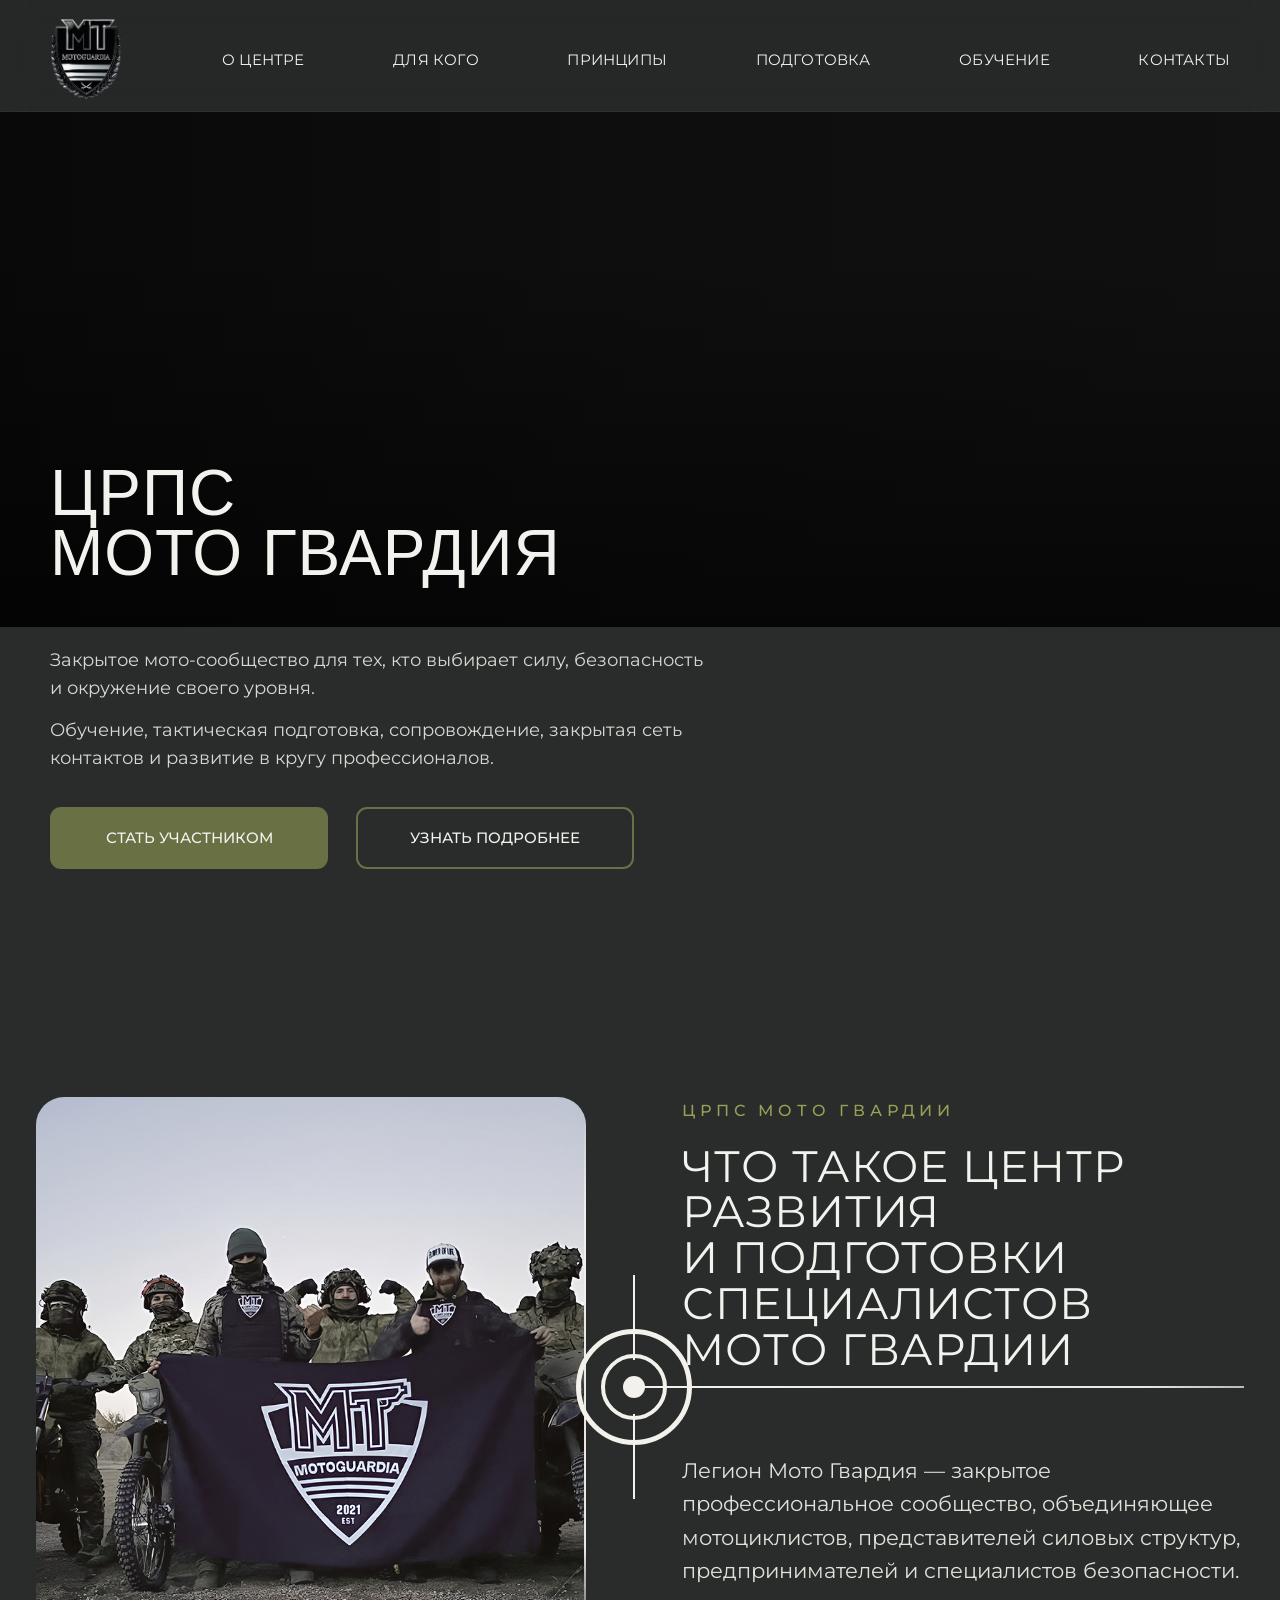
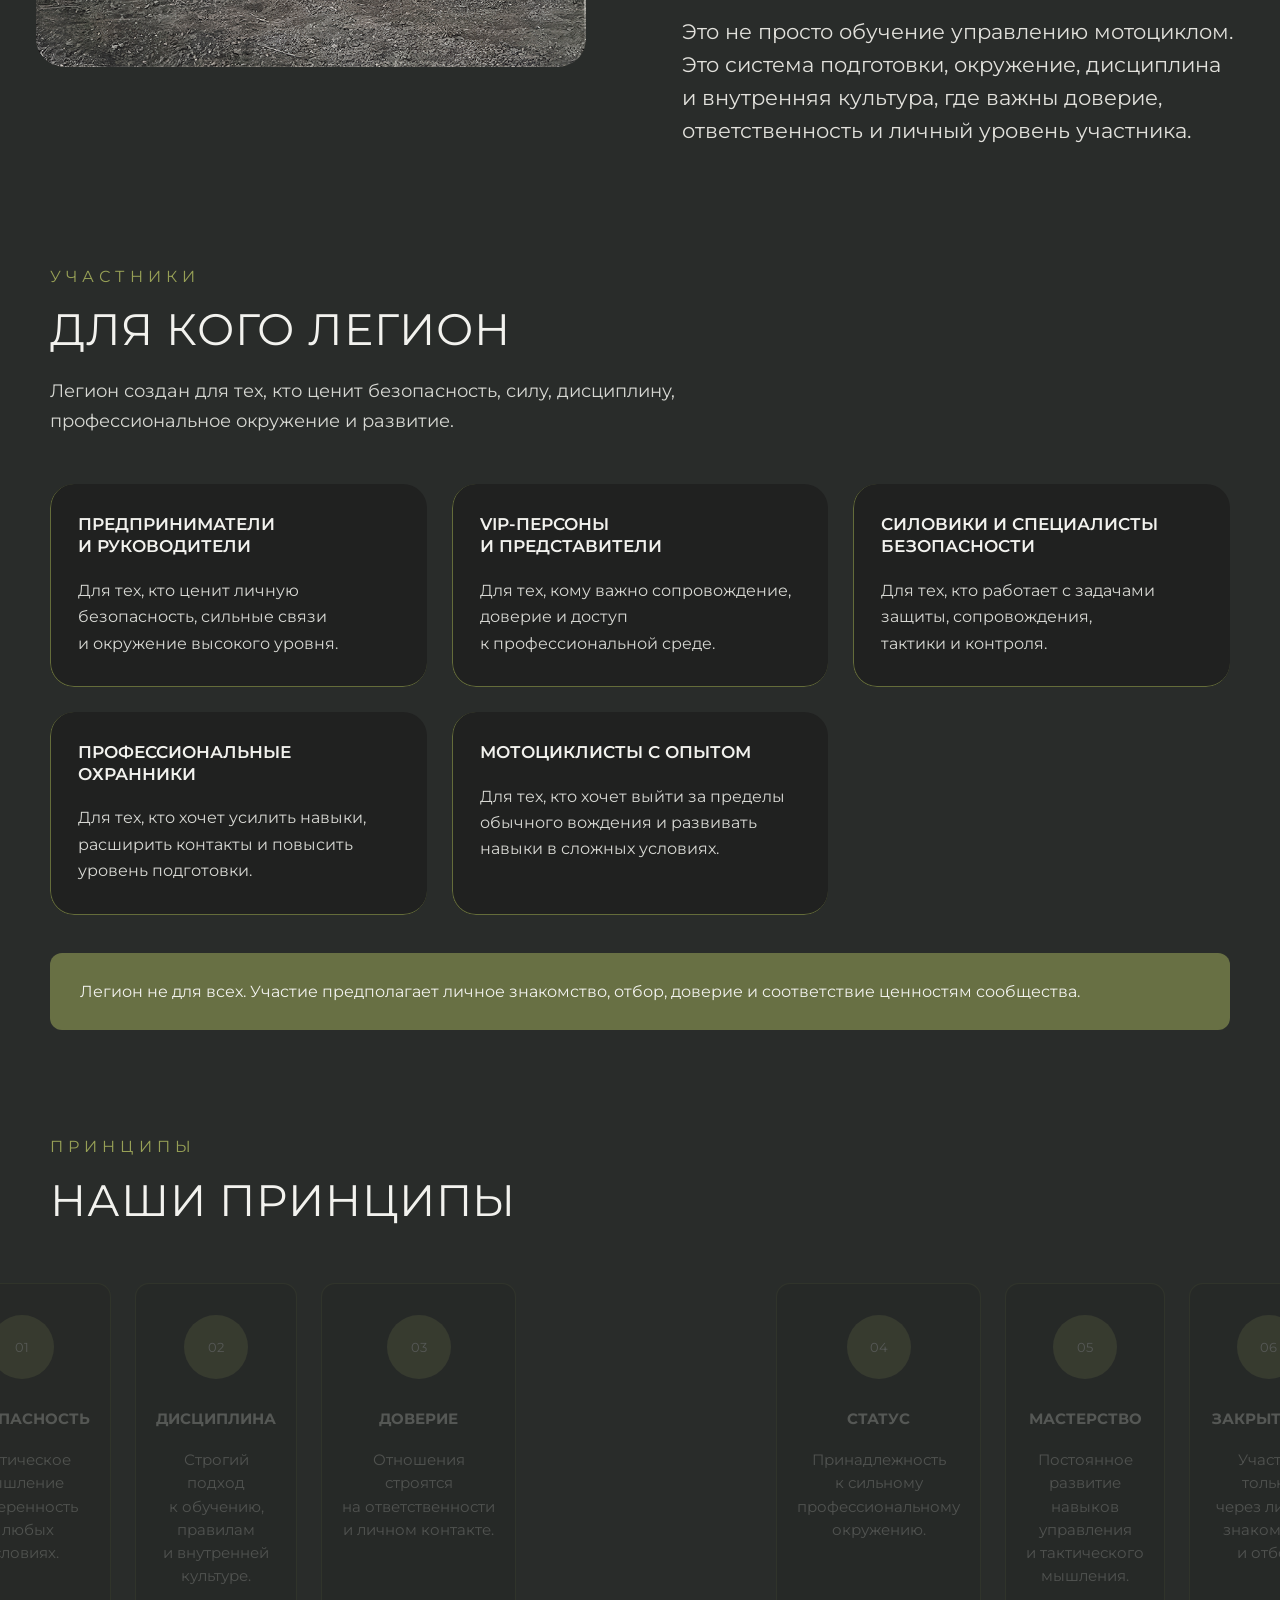
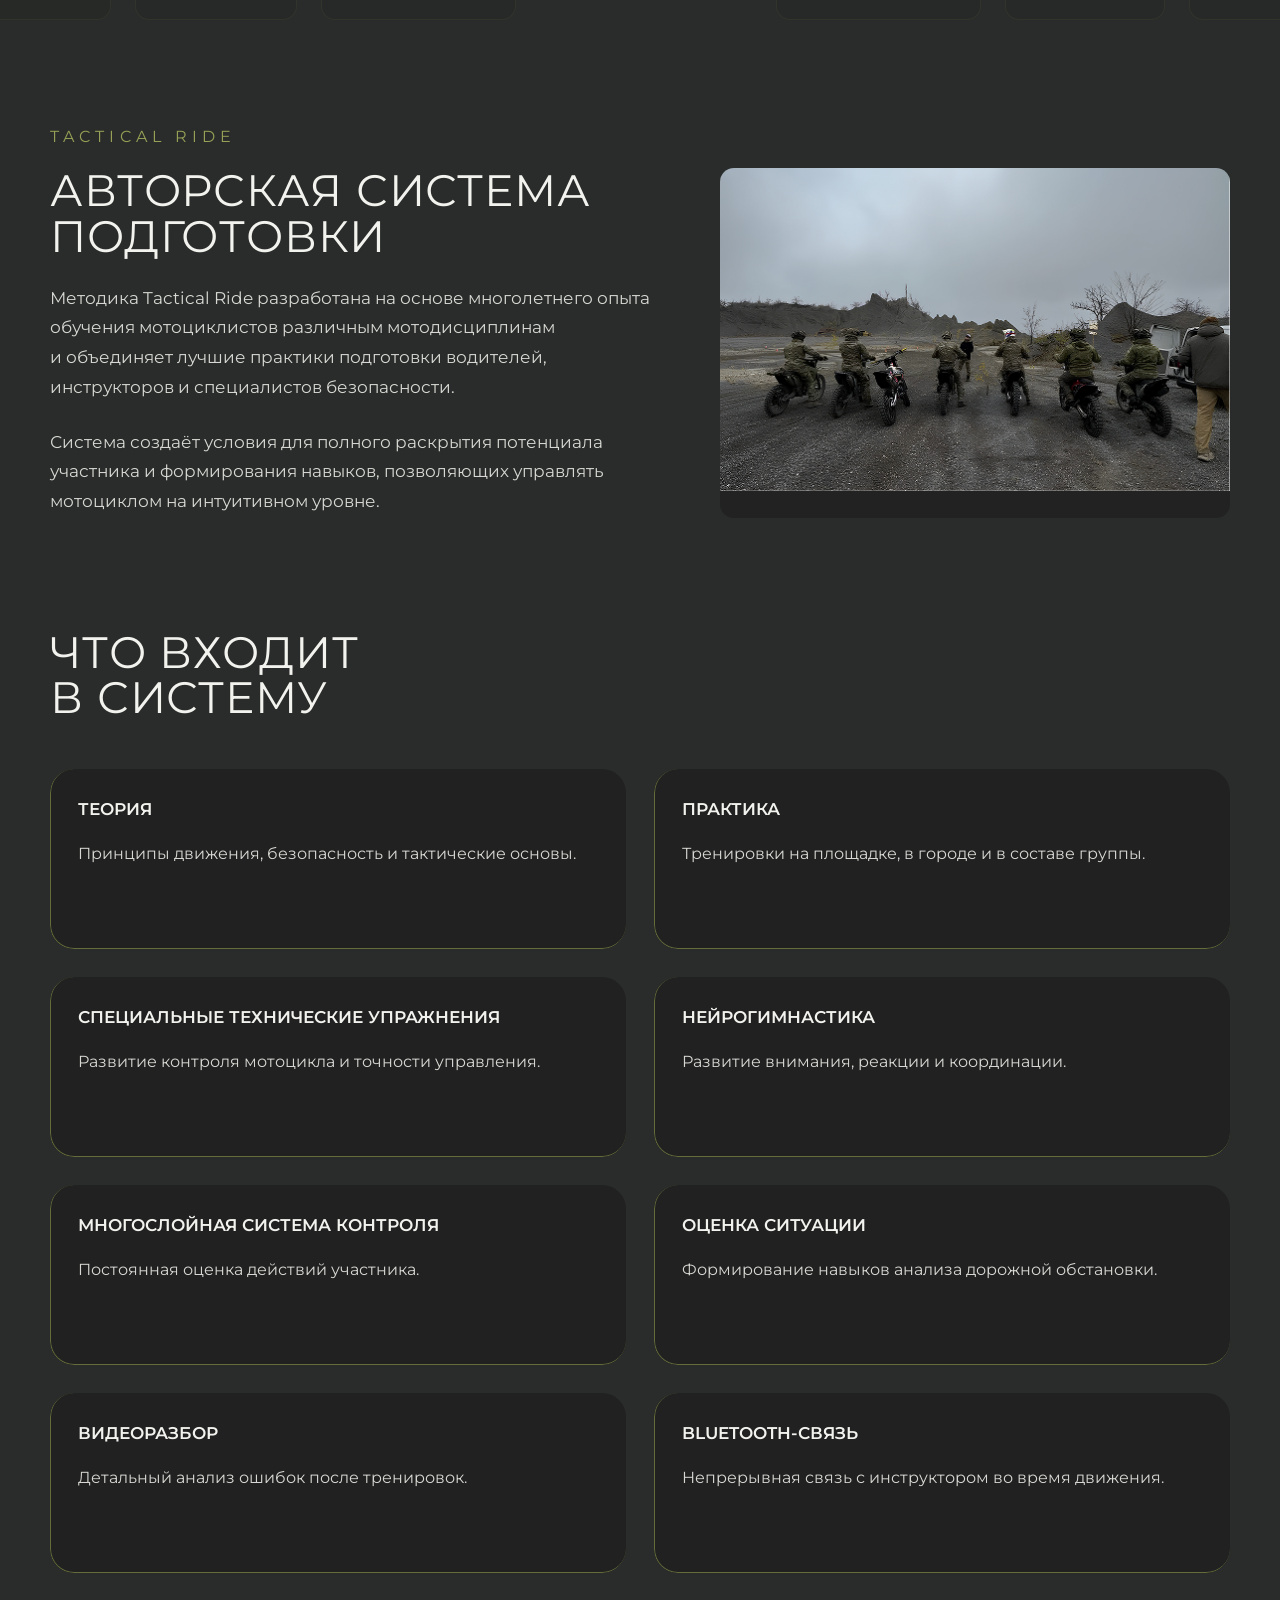
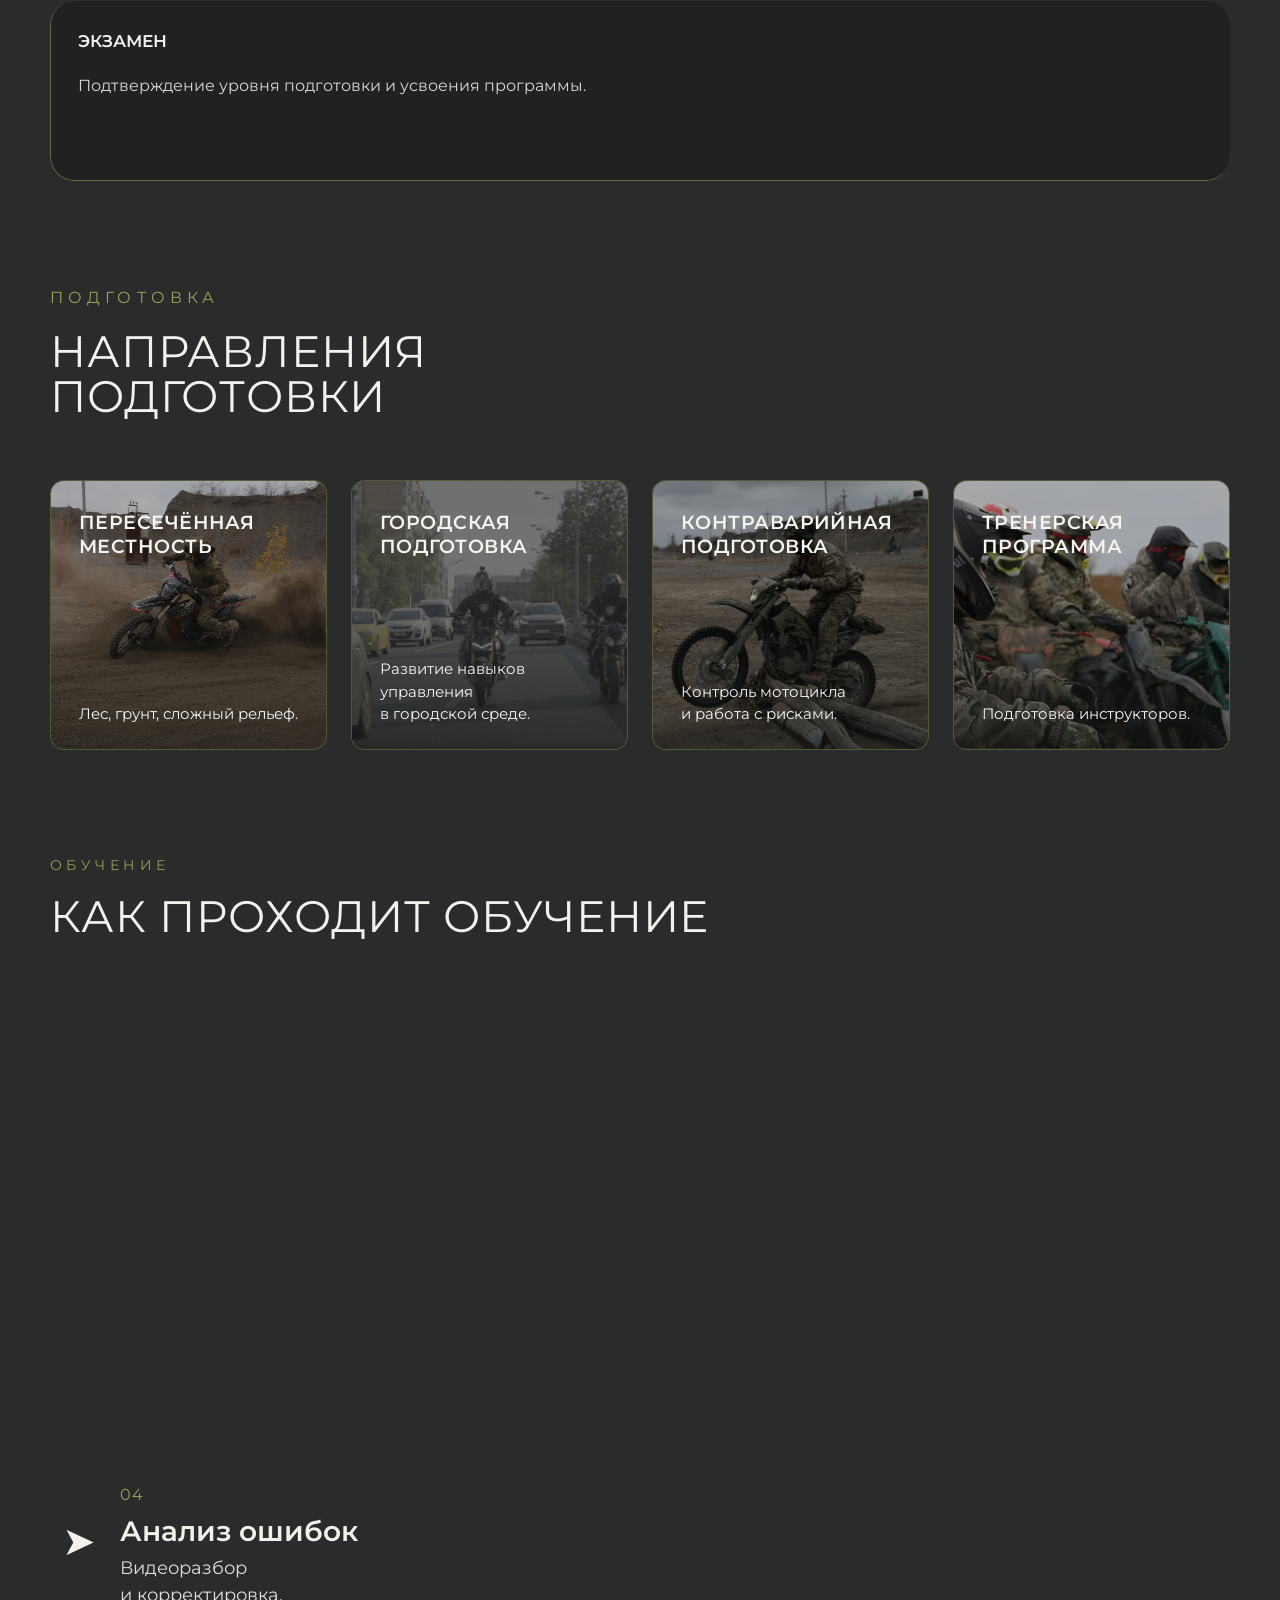
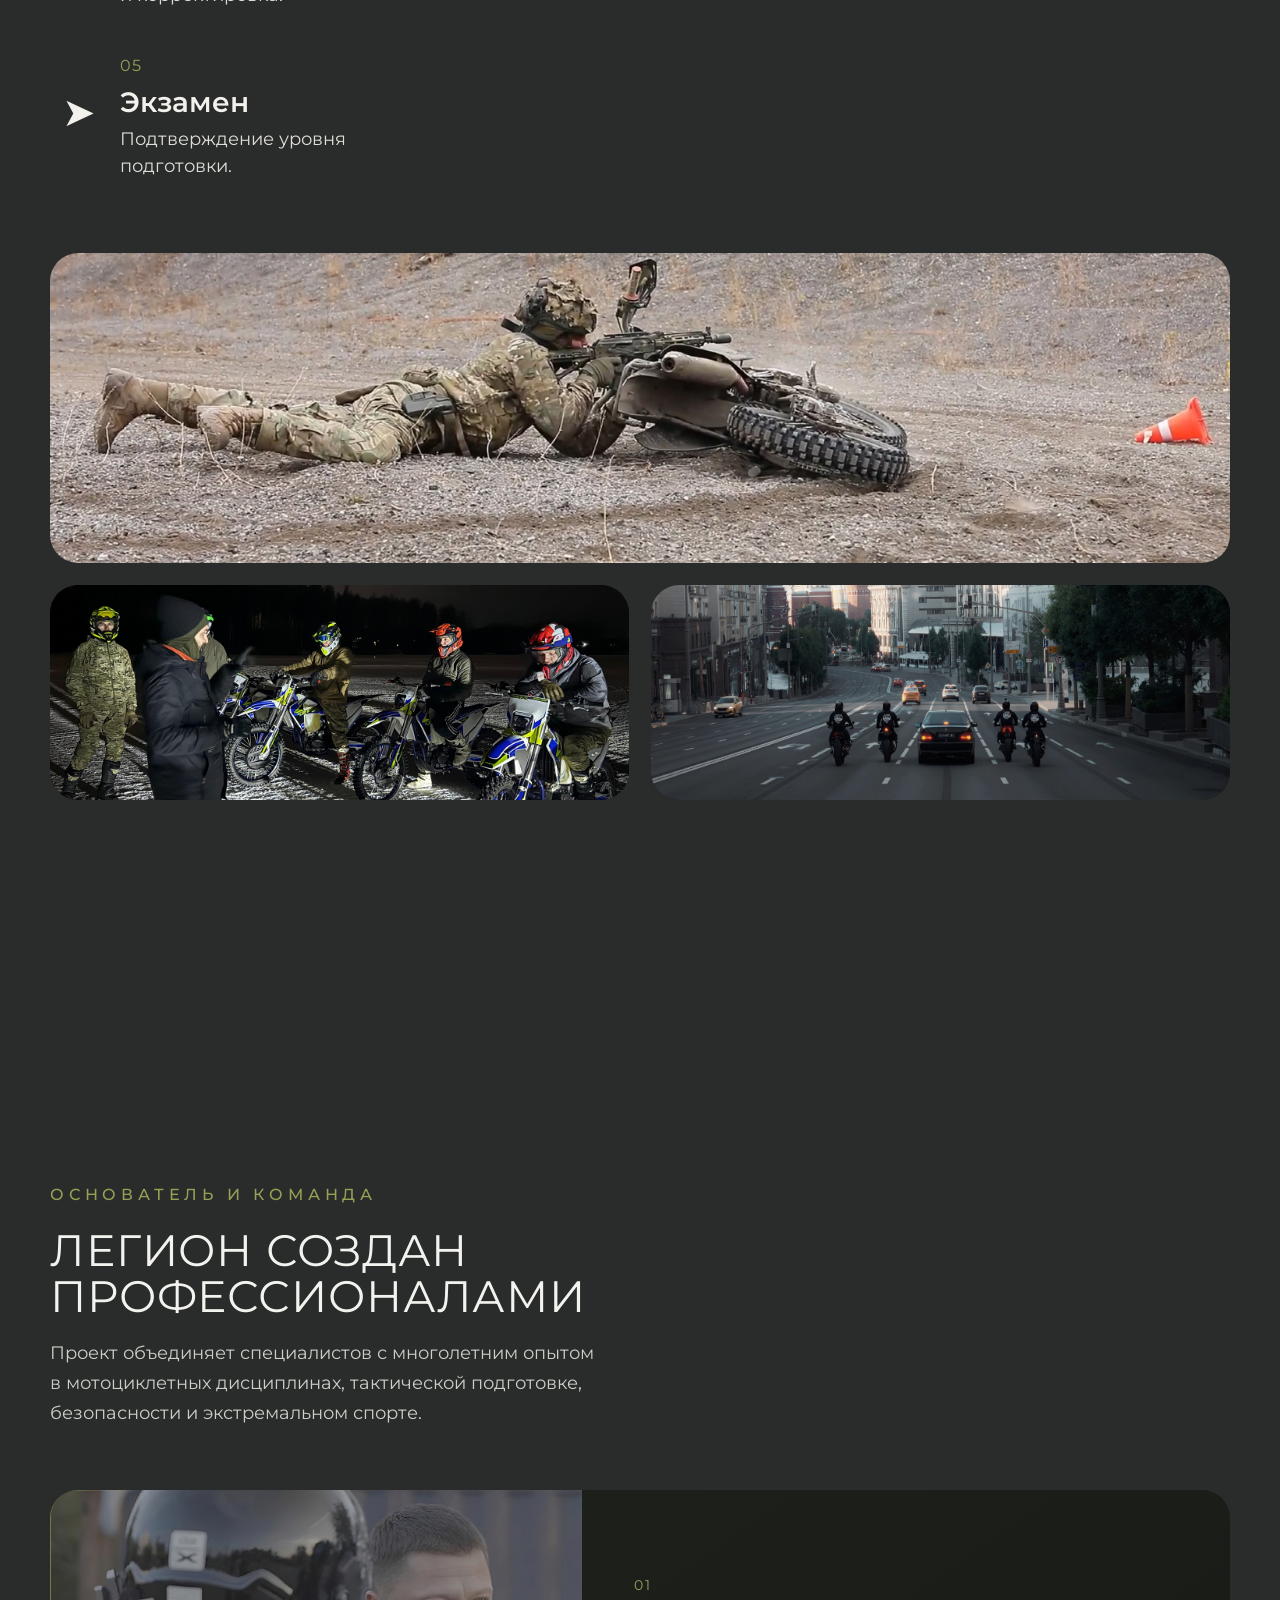
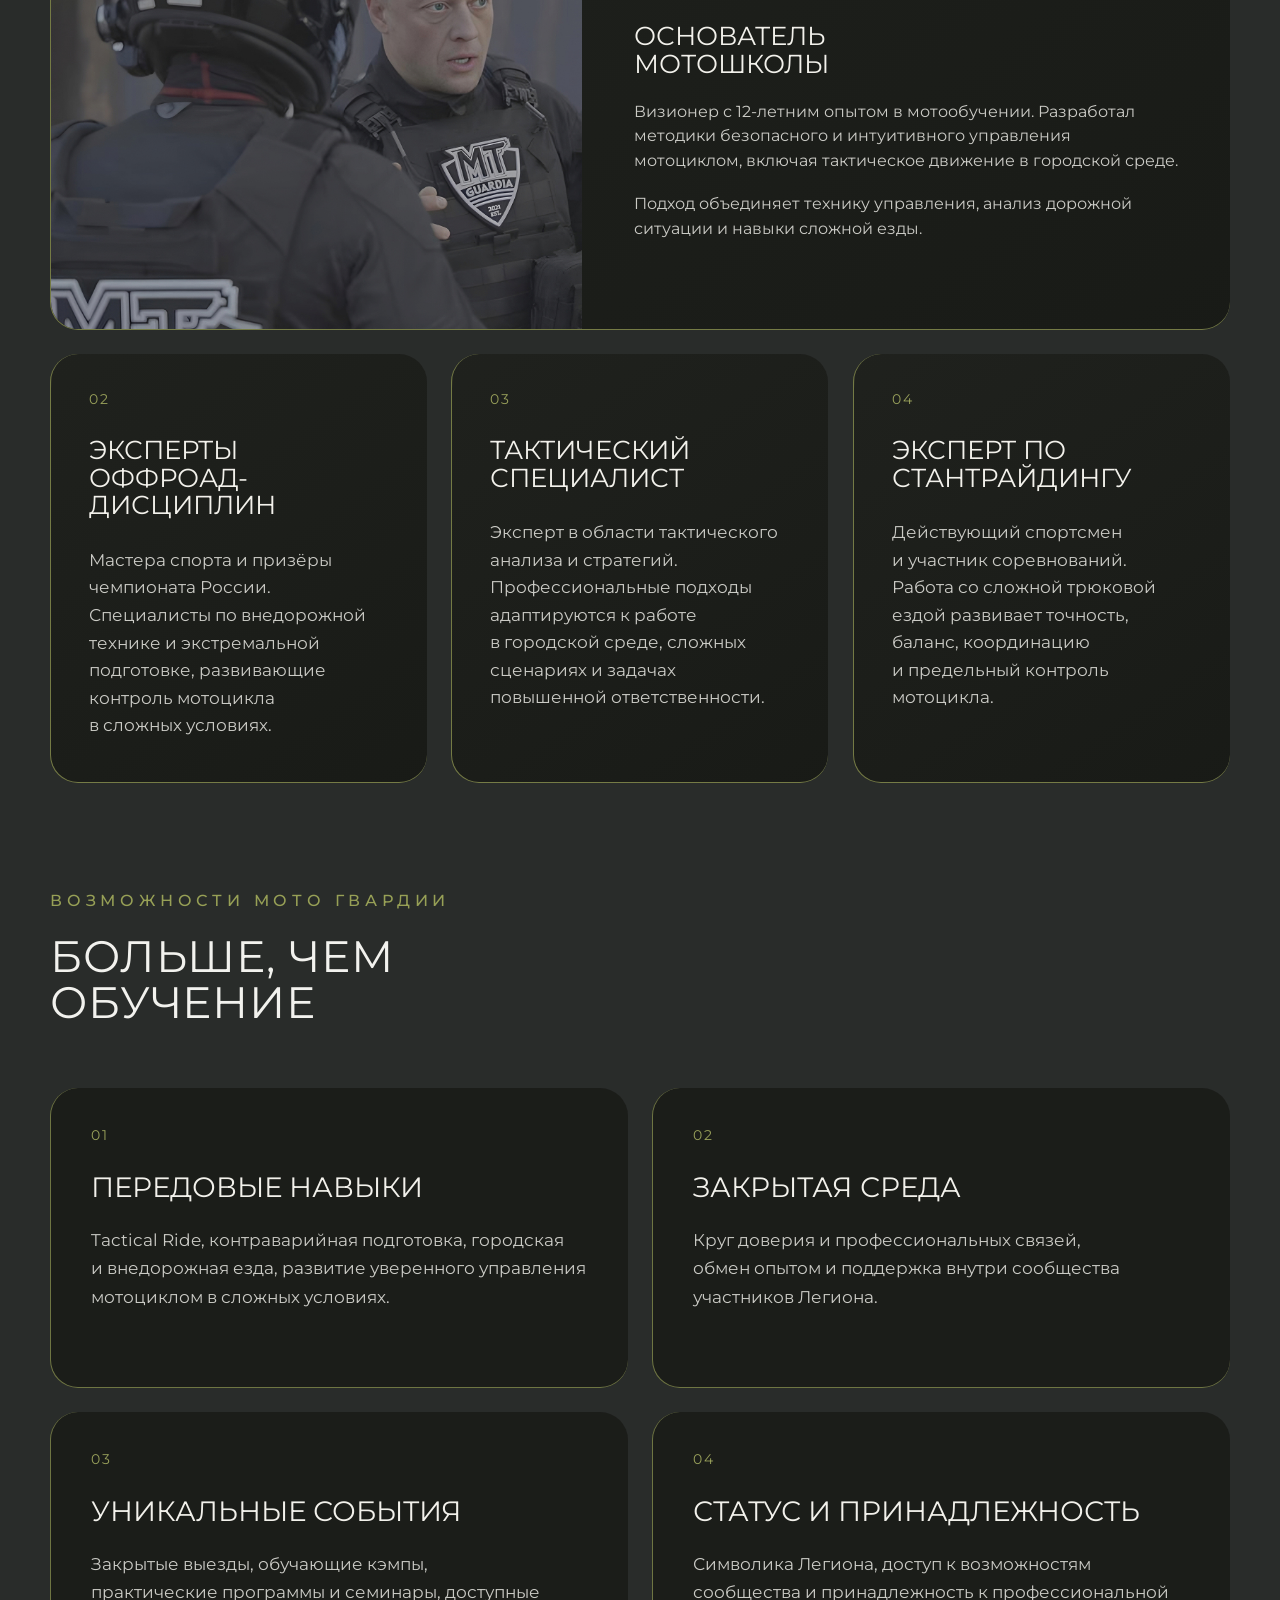
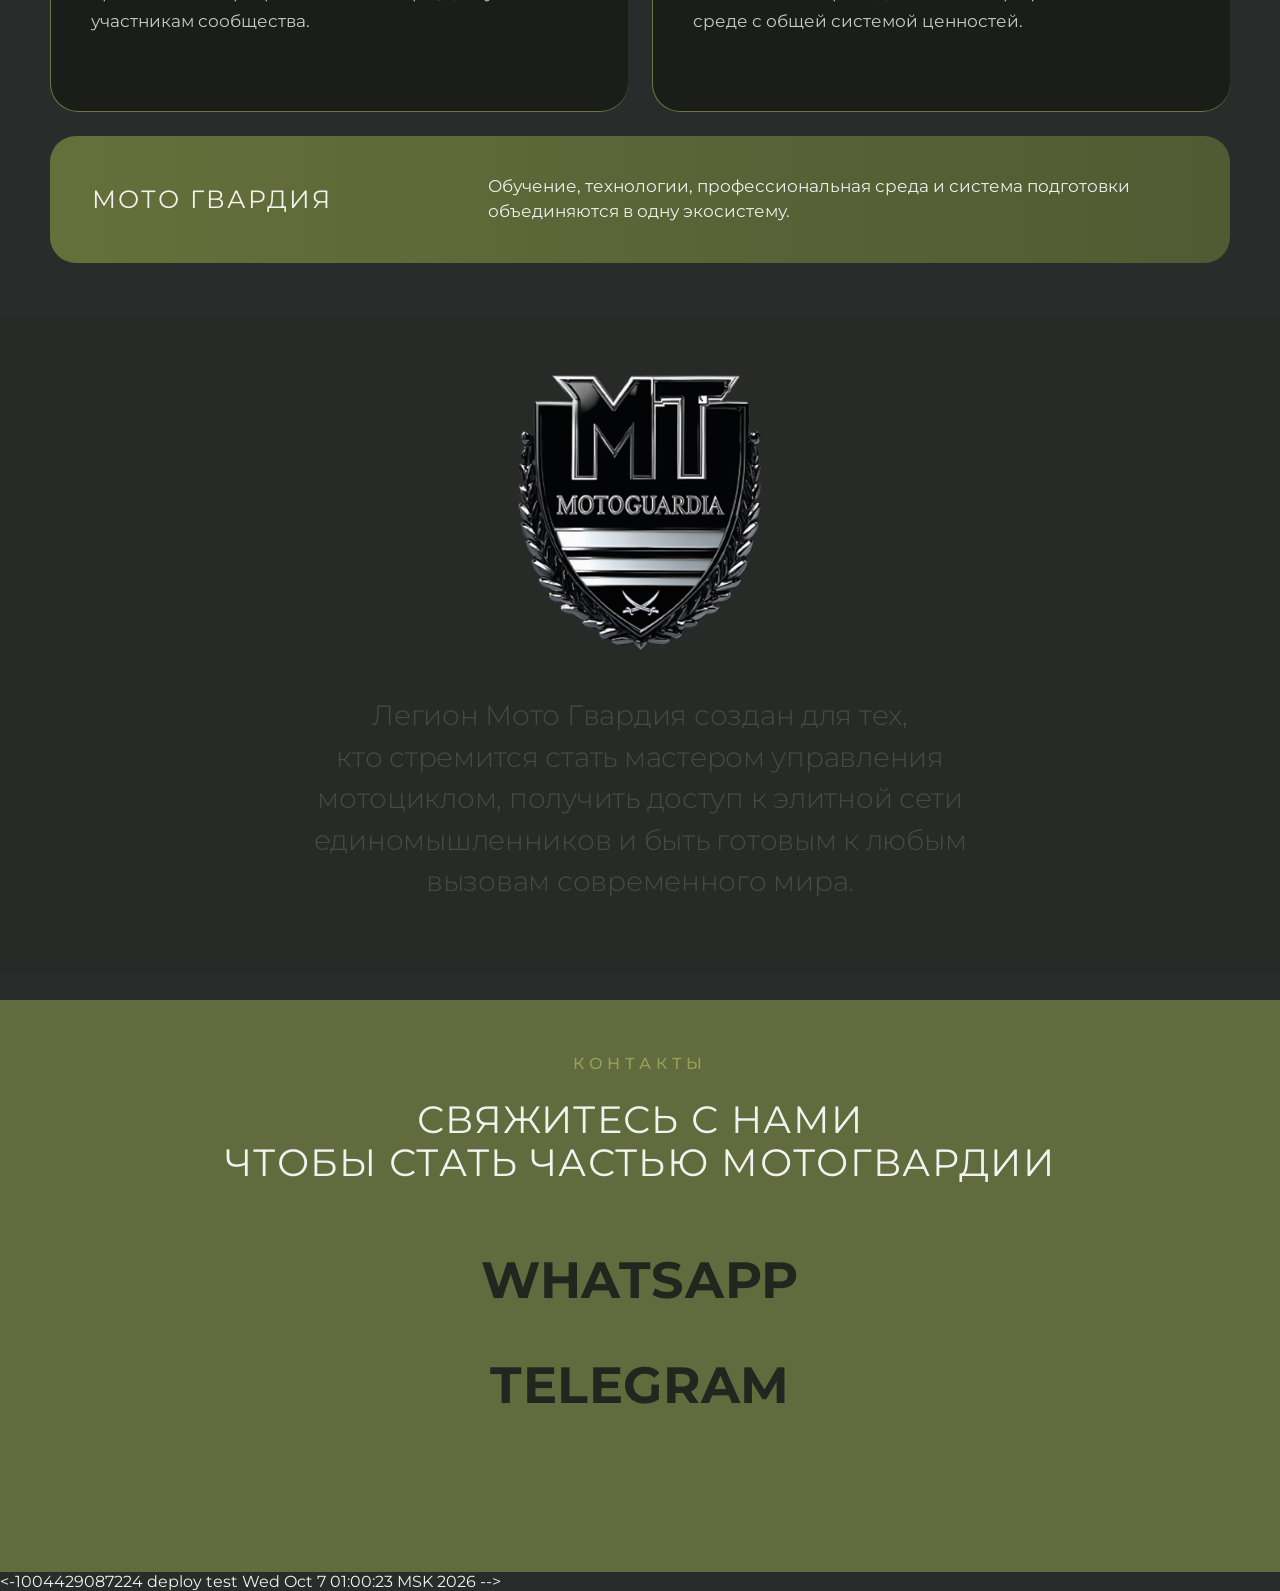
==== commit 6388f8d8: "test automatic deploy" ====
--- a/index.html
+++ b/index.html
@@ -787,3 +787,4 @@
 
 </body>
 </html>
+<-1004429087224 deploy test Wed Oct  7 01:00:23 MSK 2026 -->
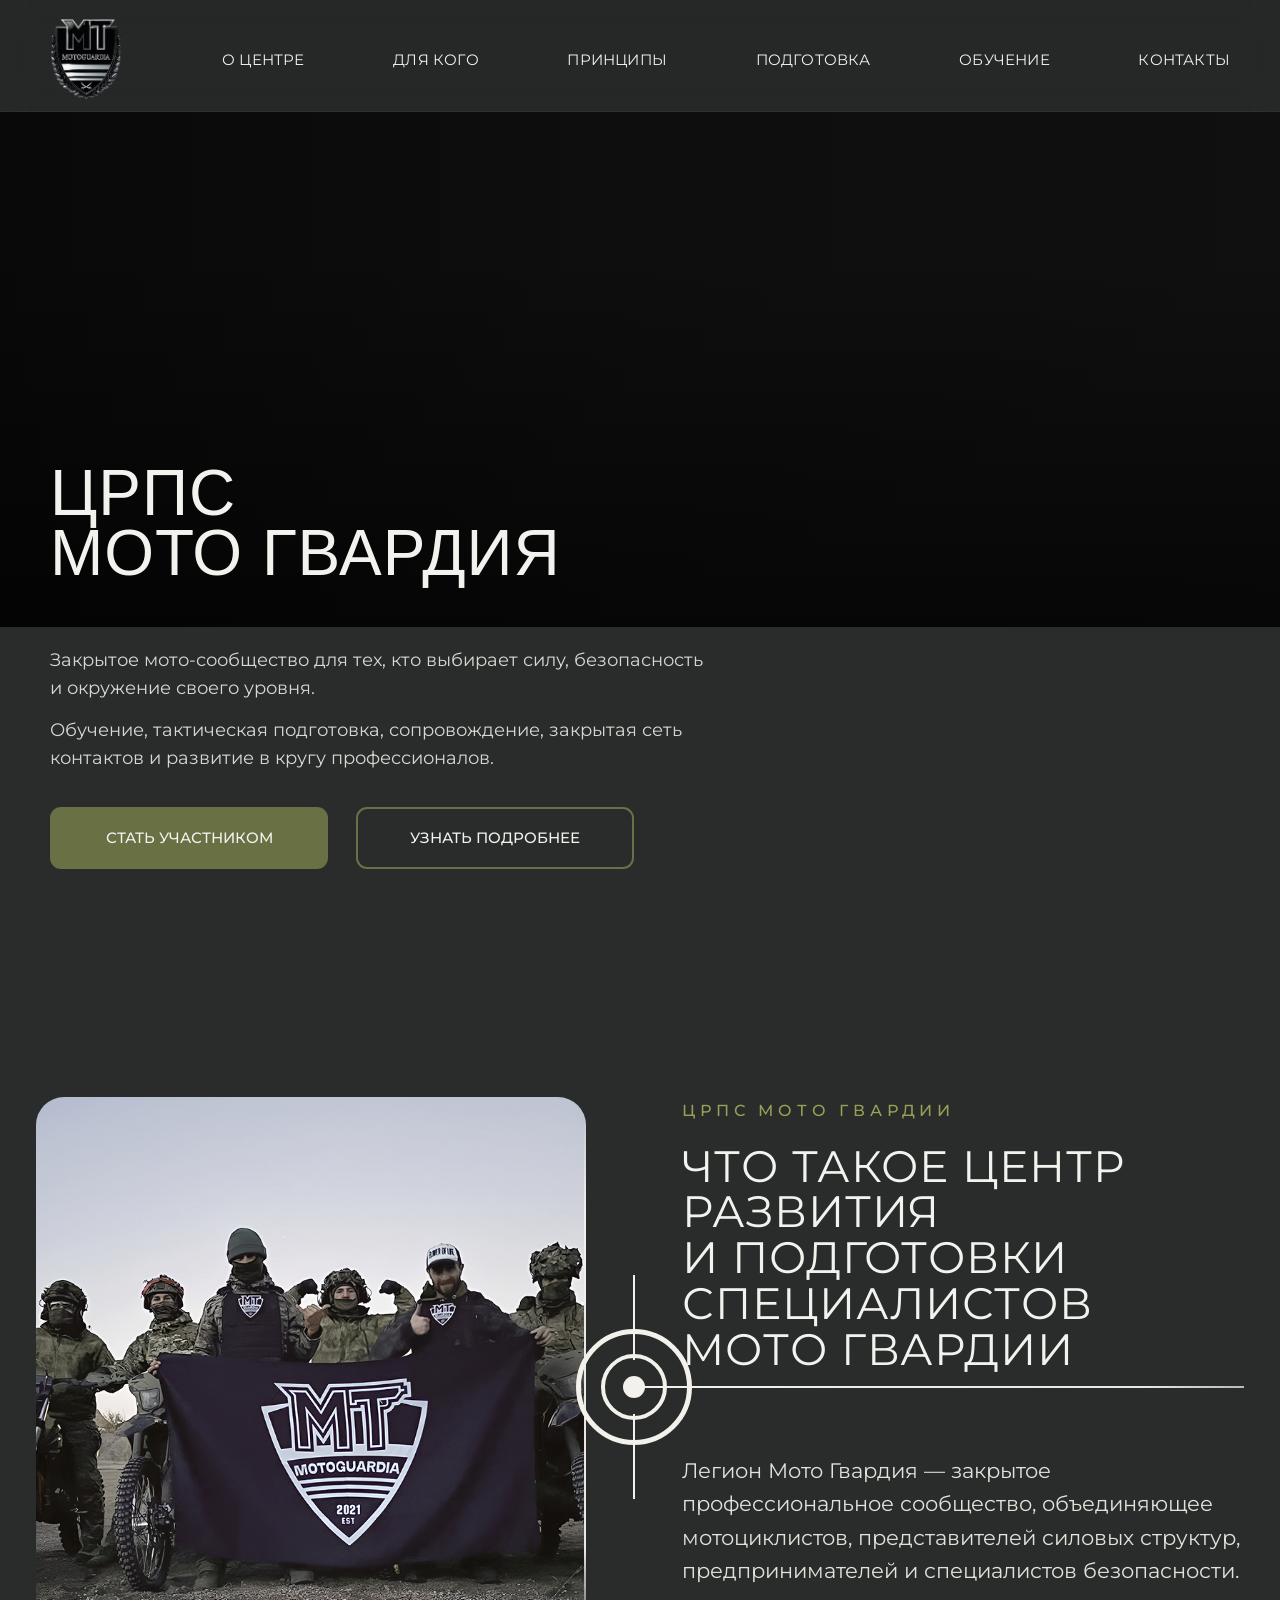
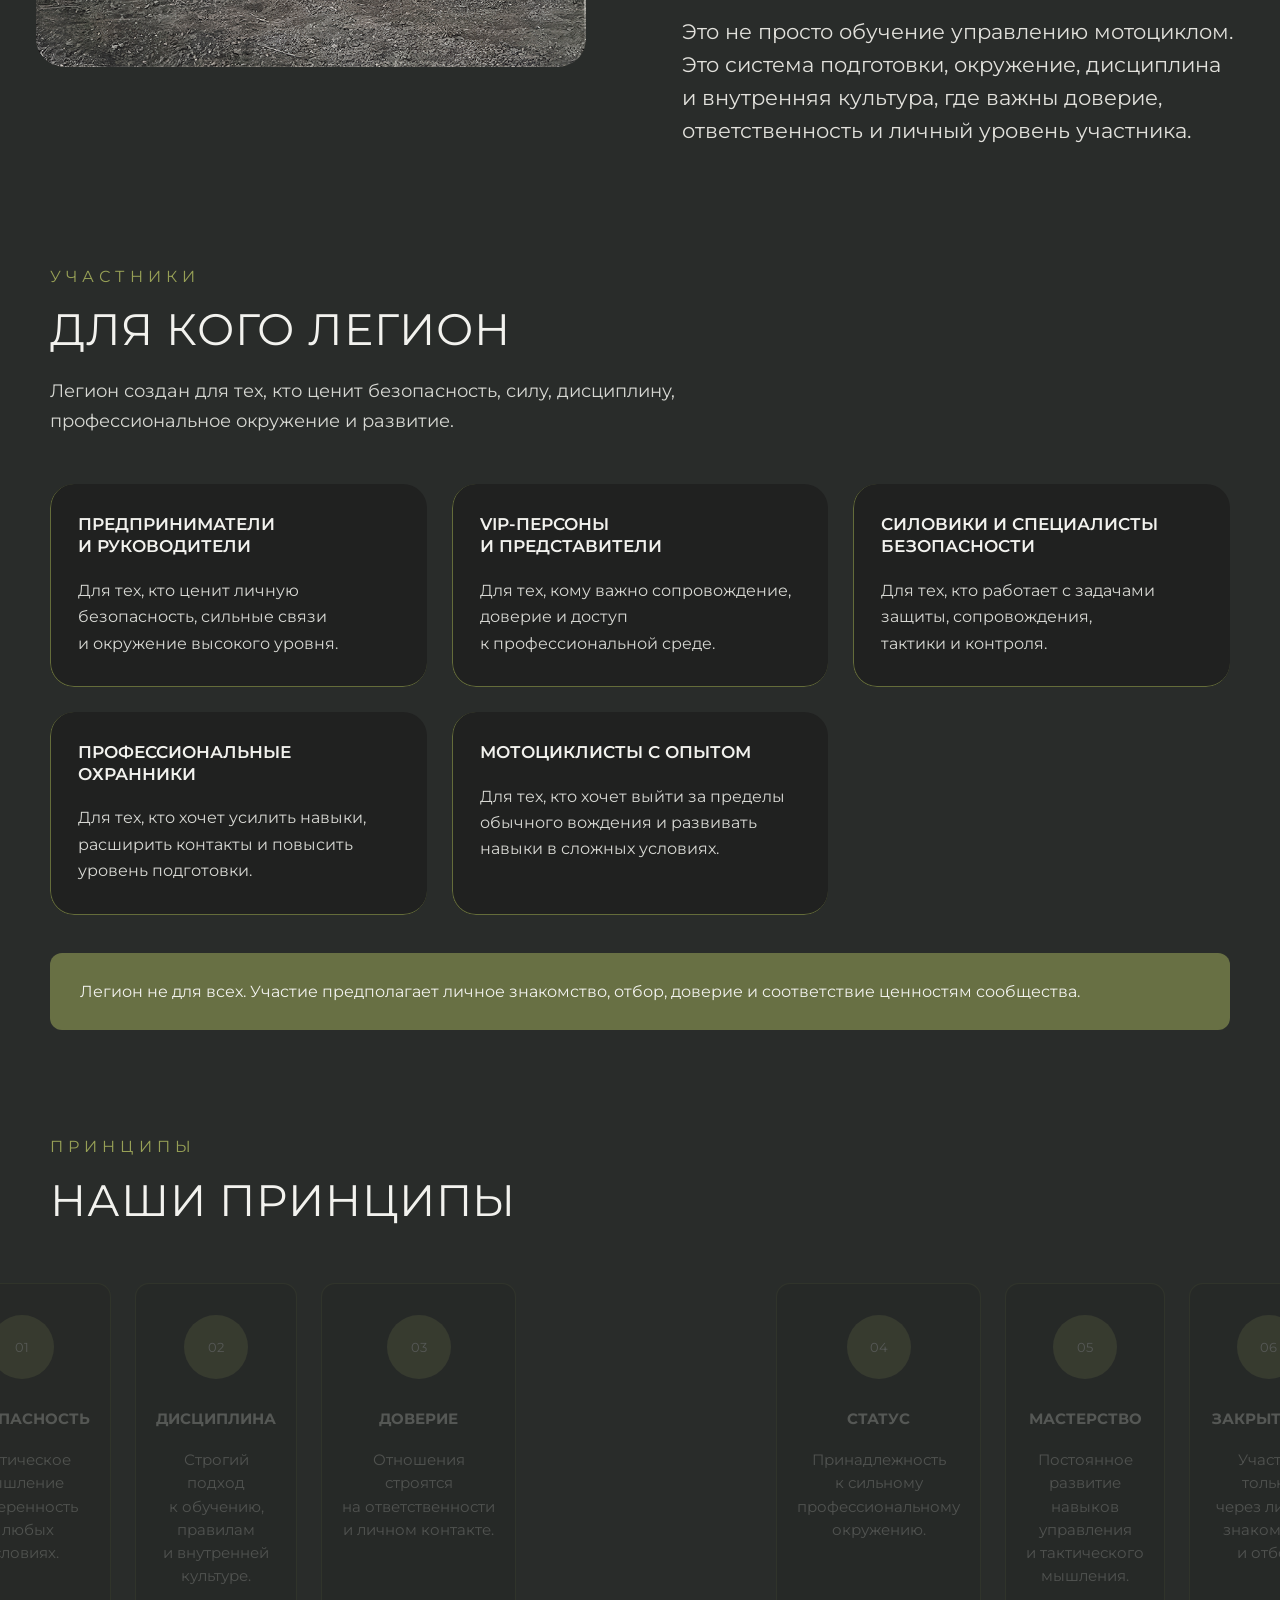
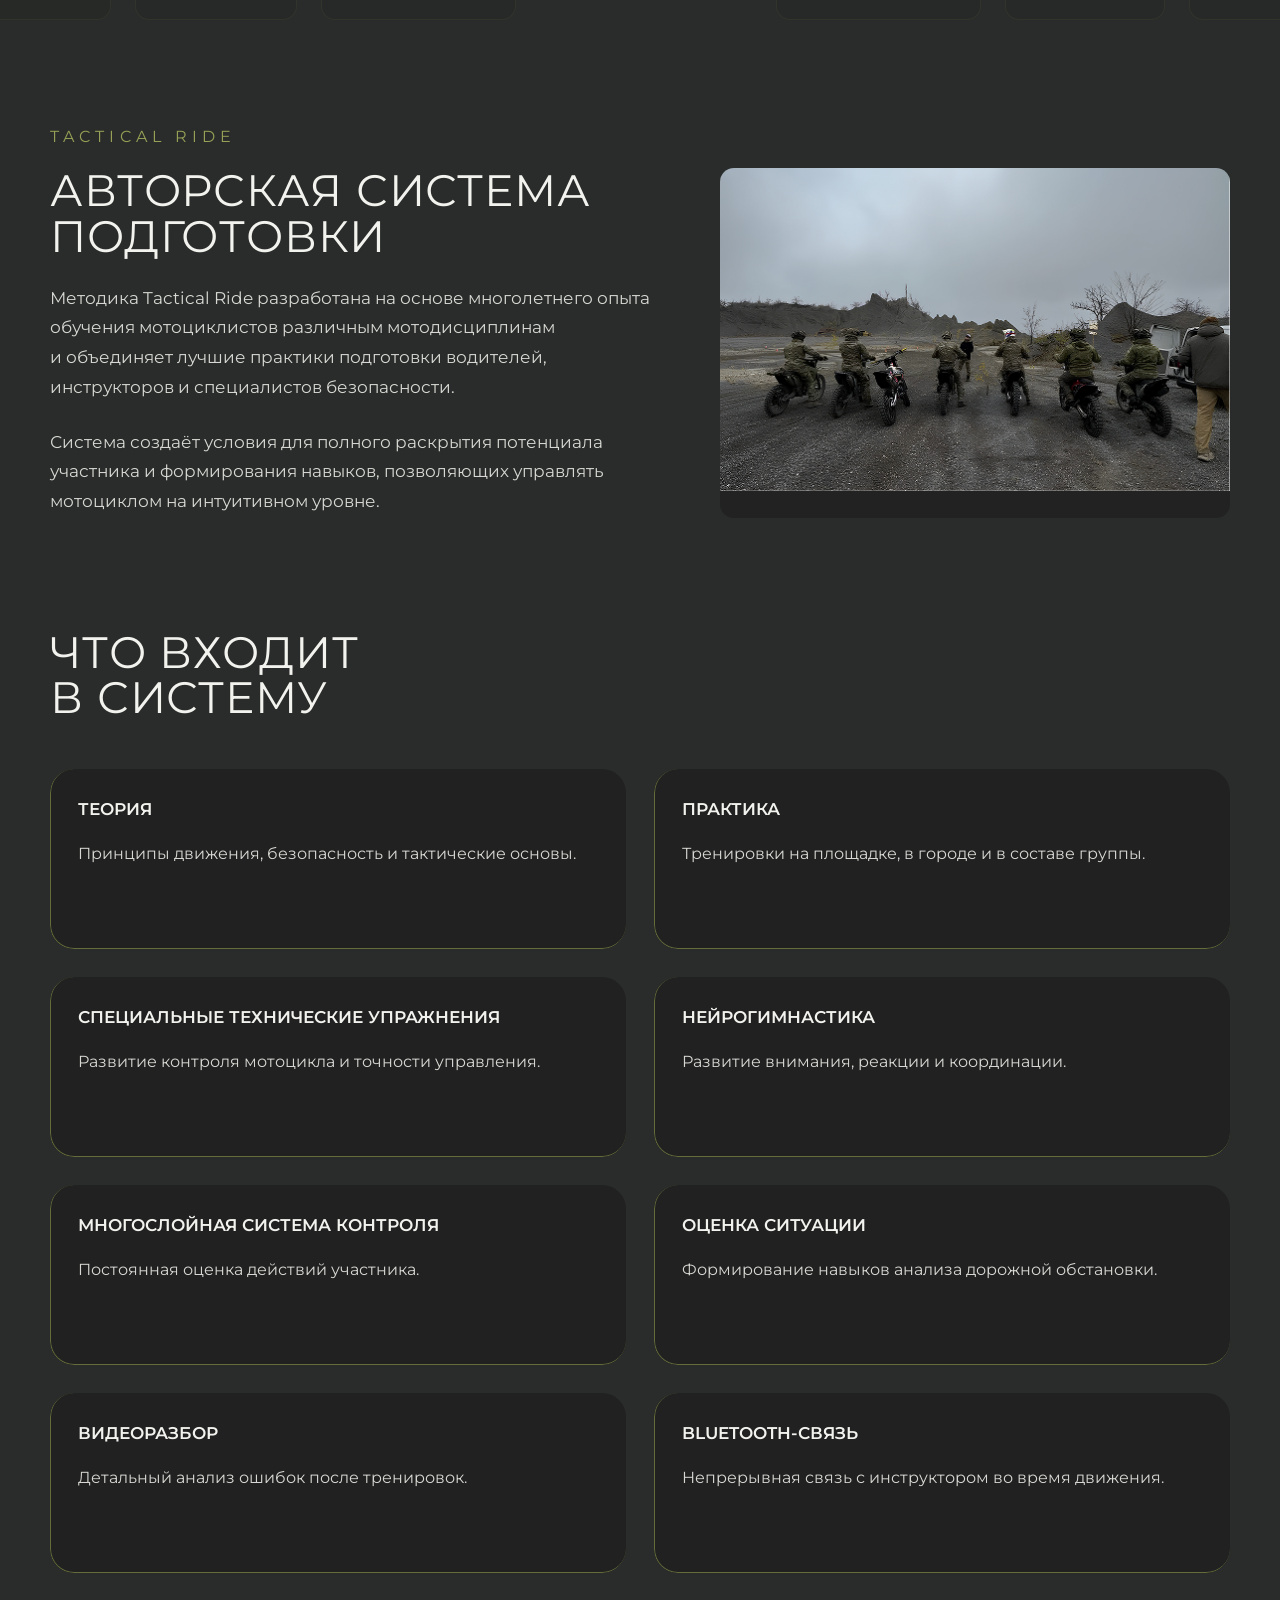
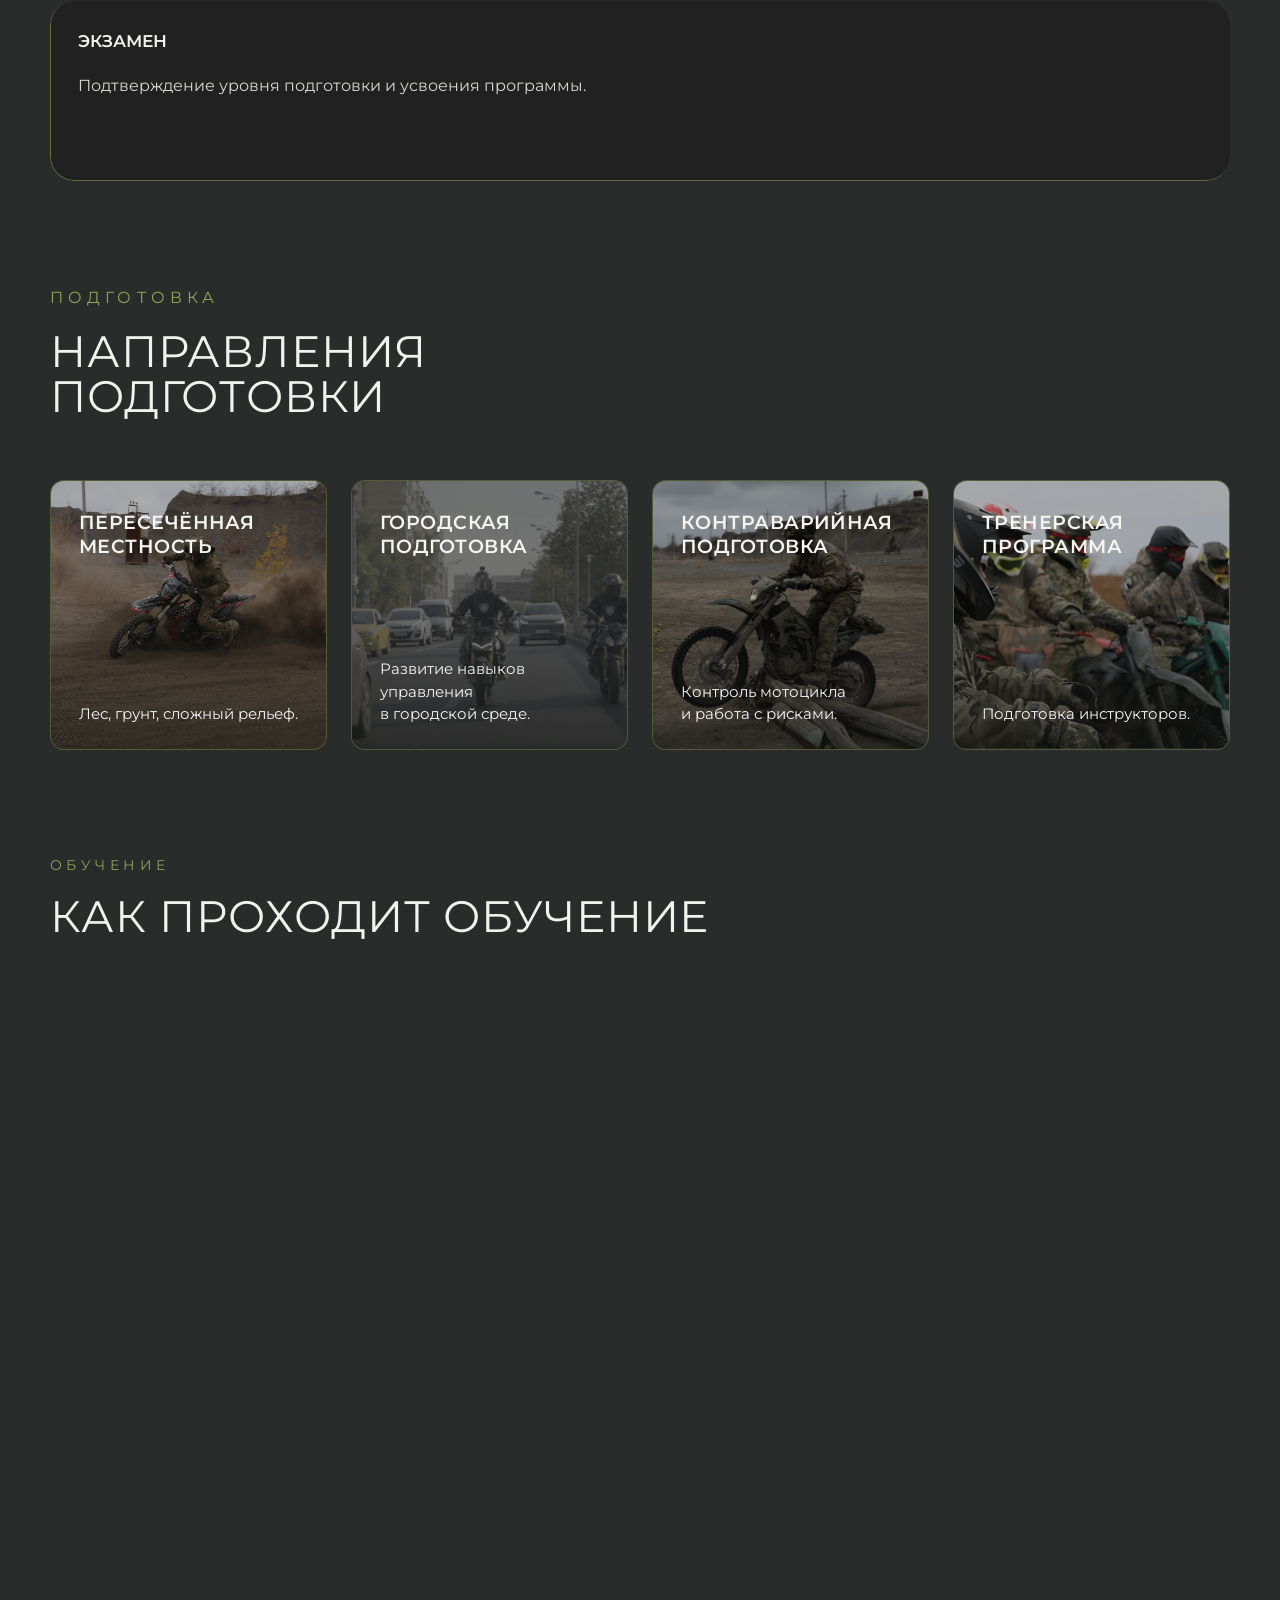
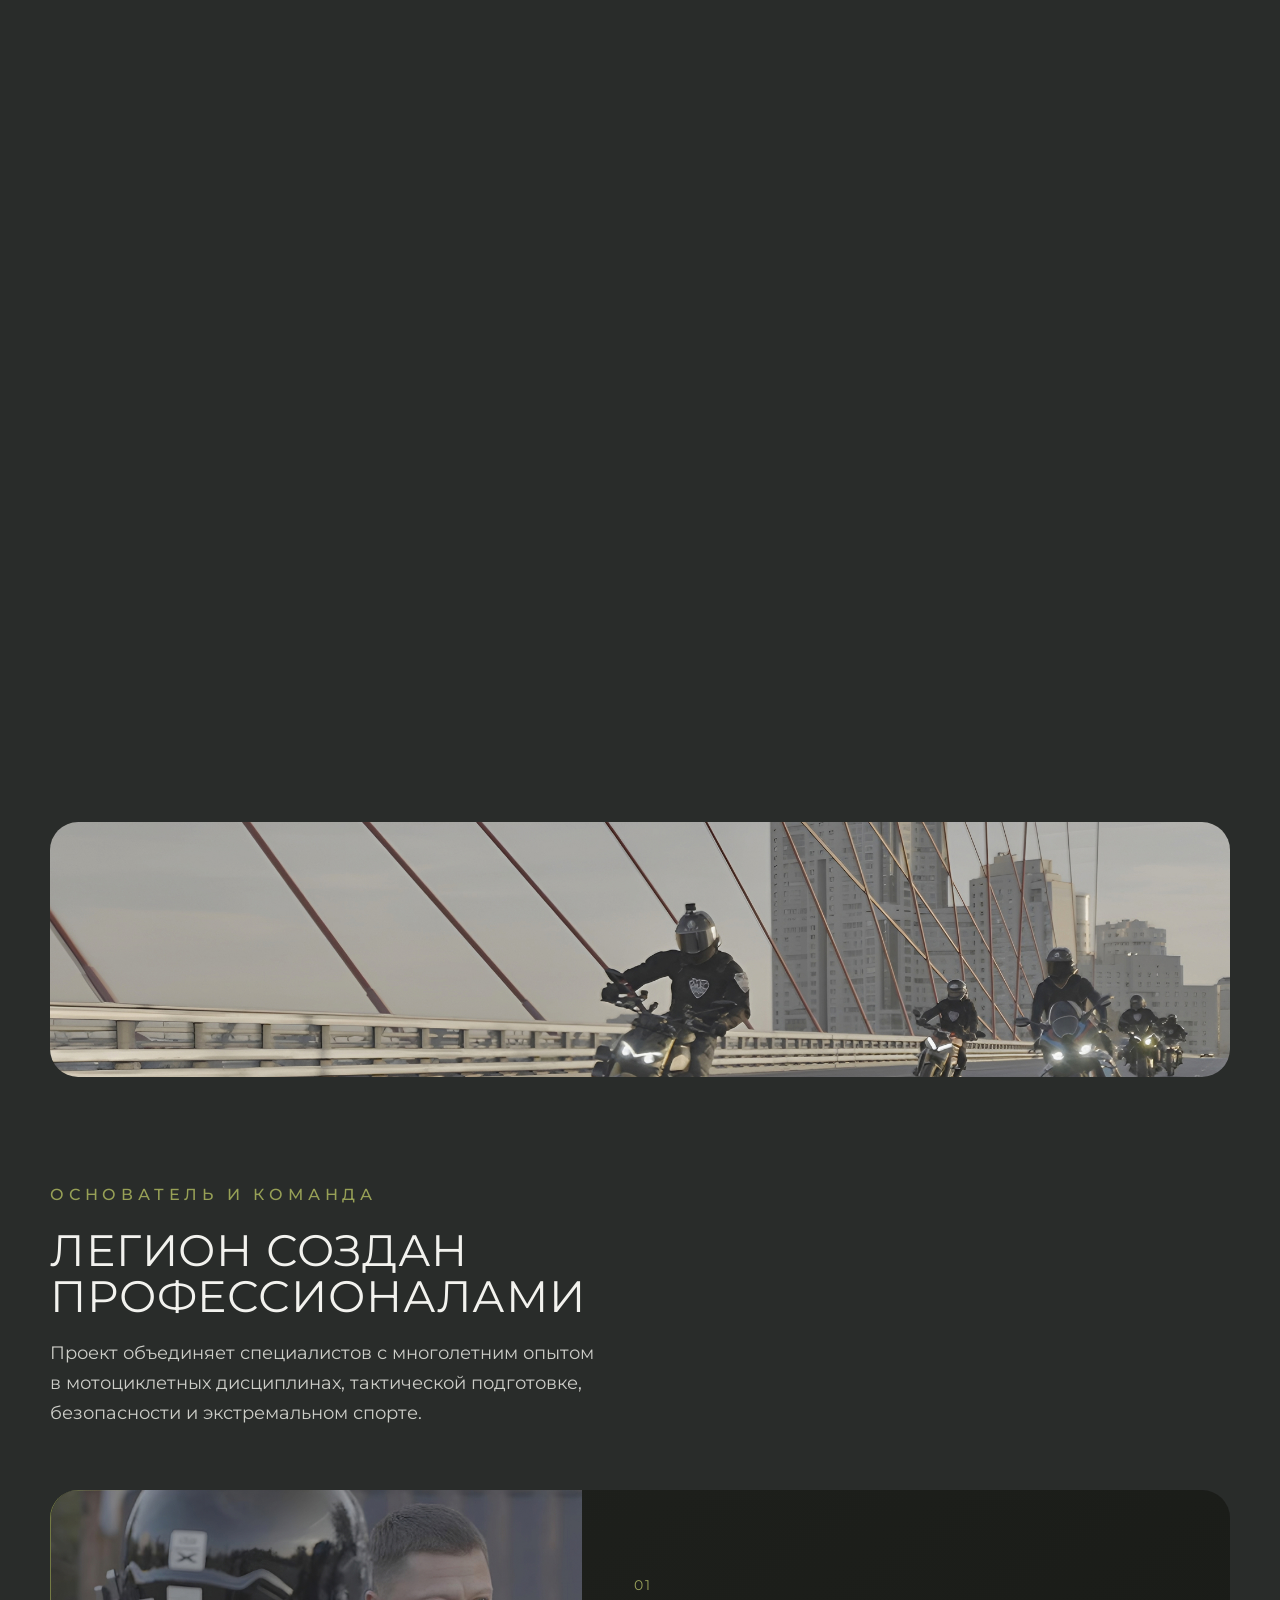
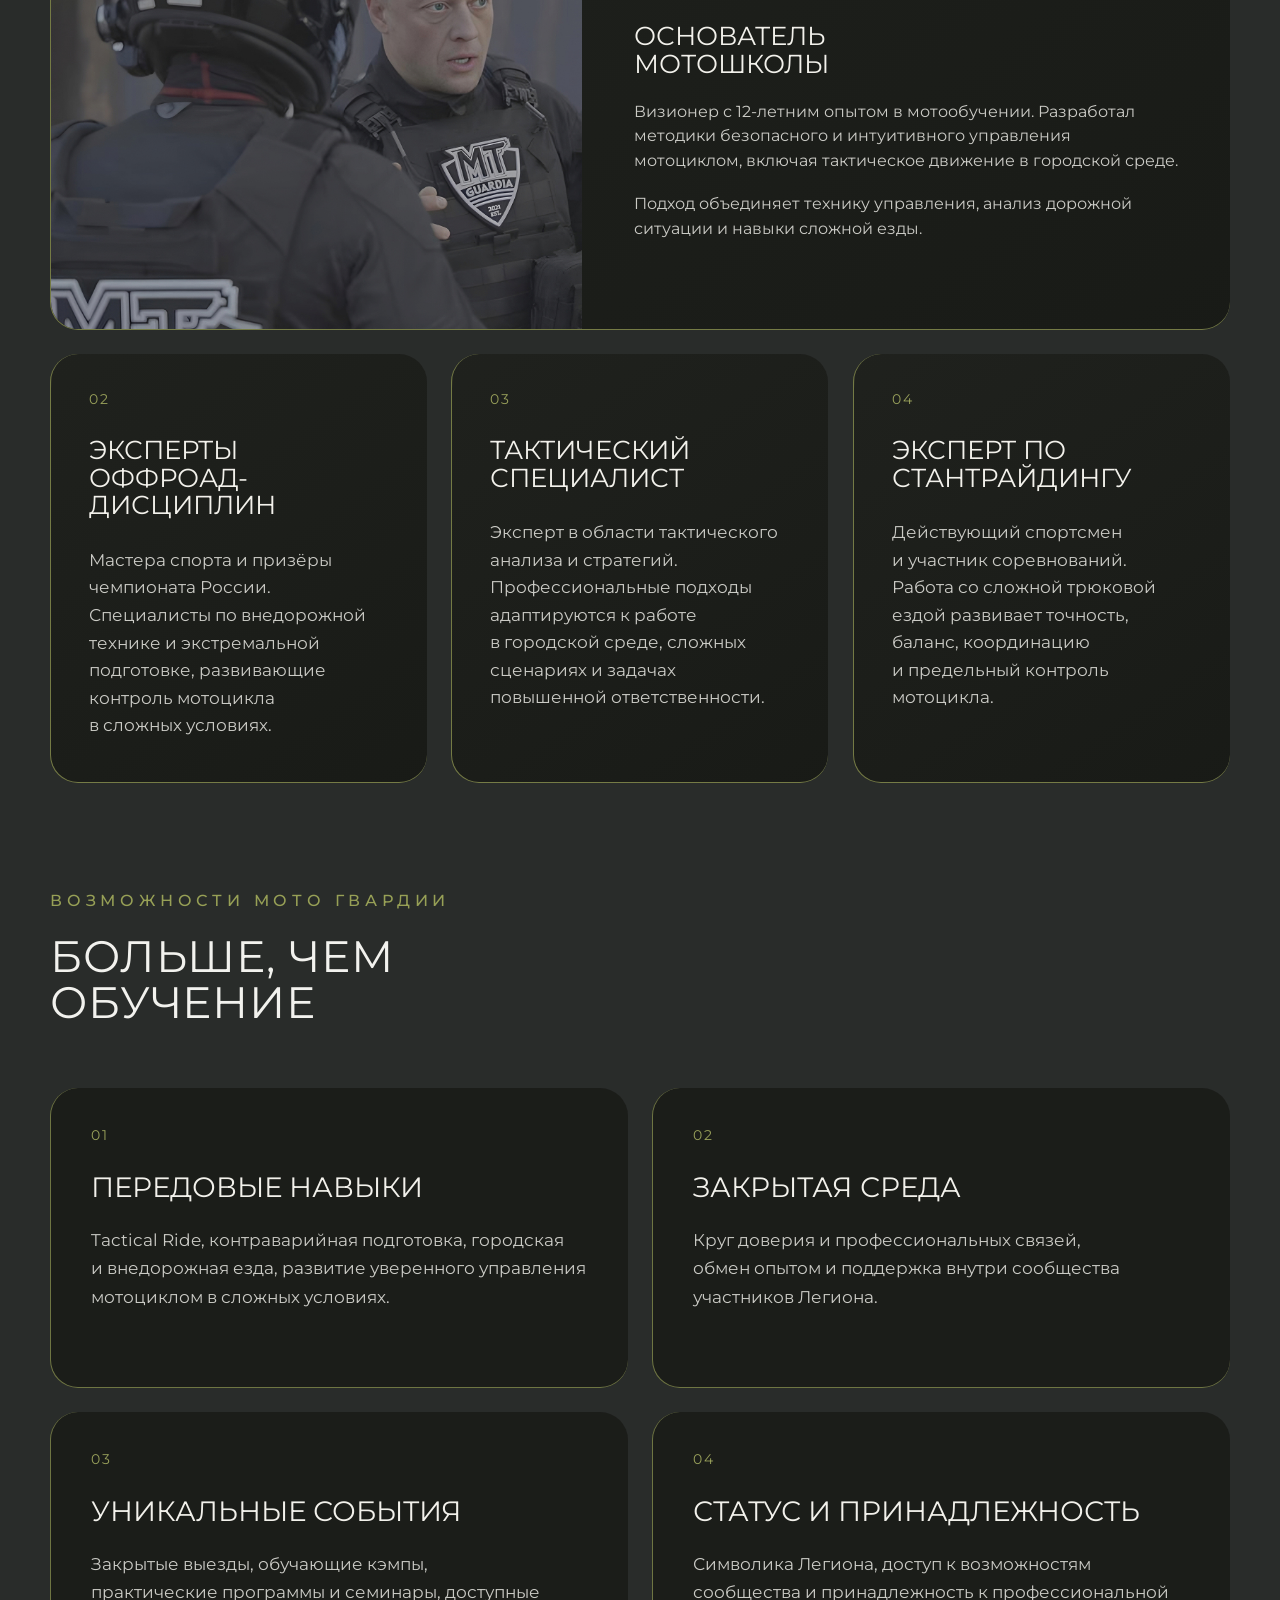
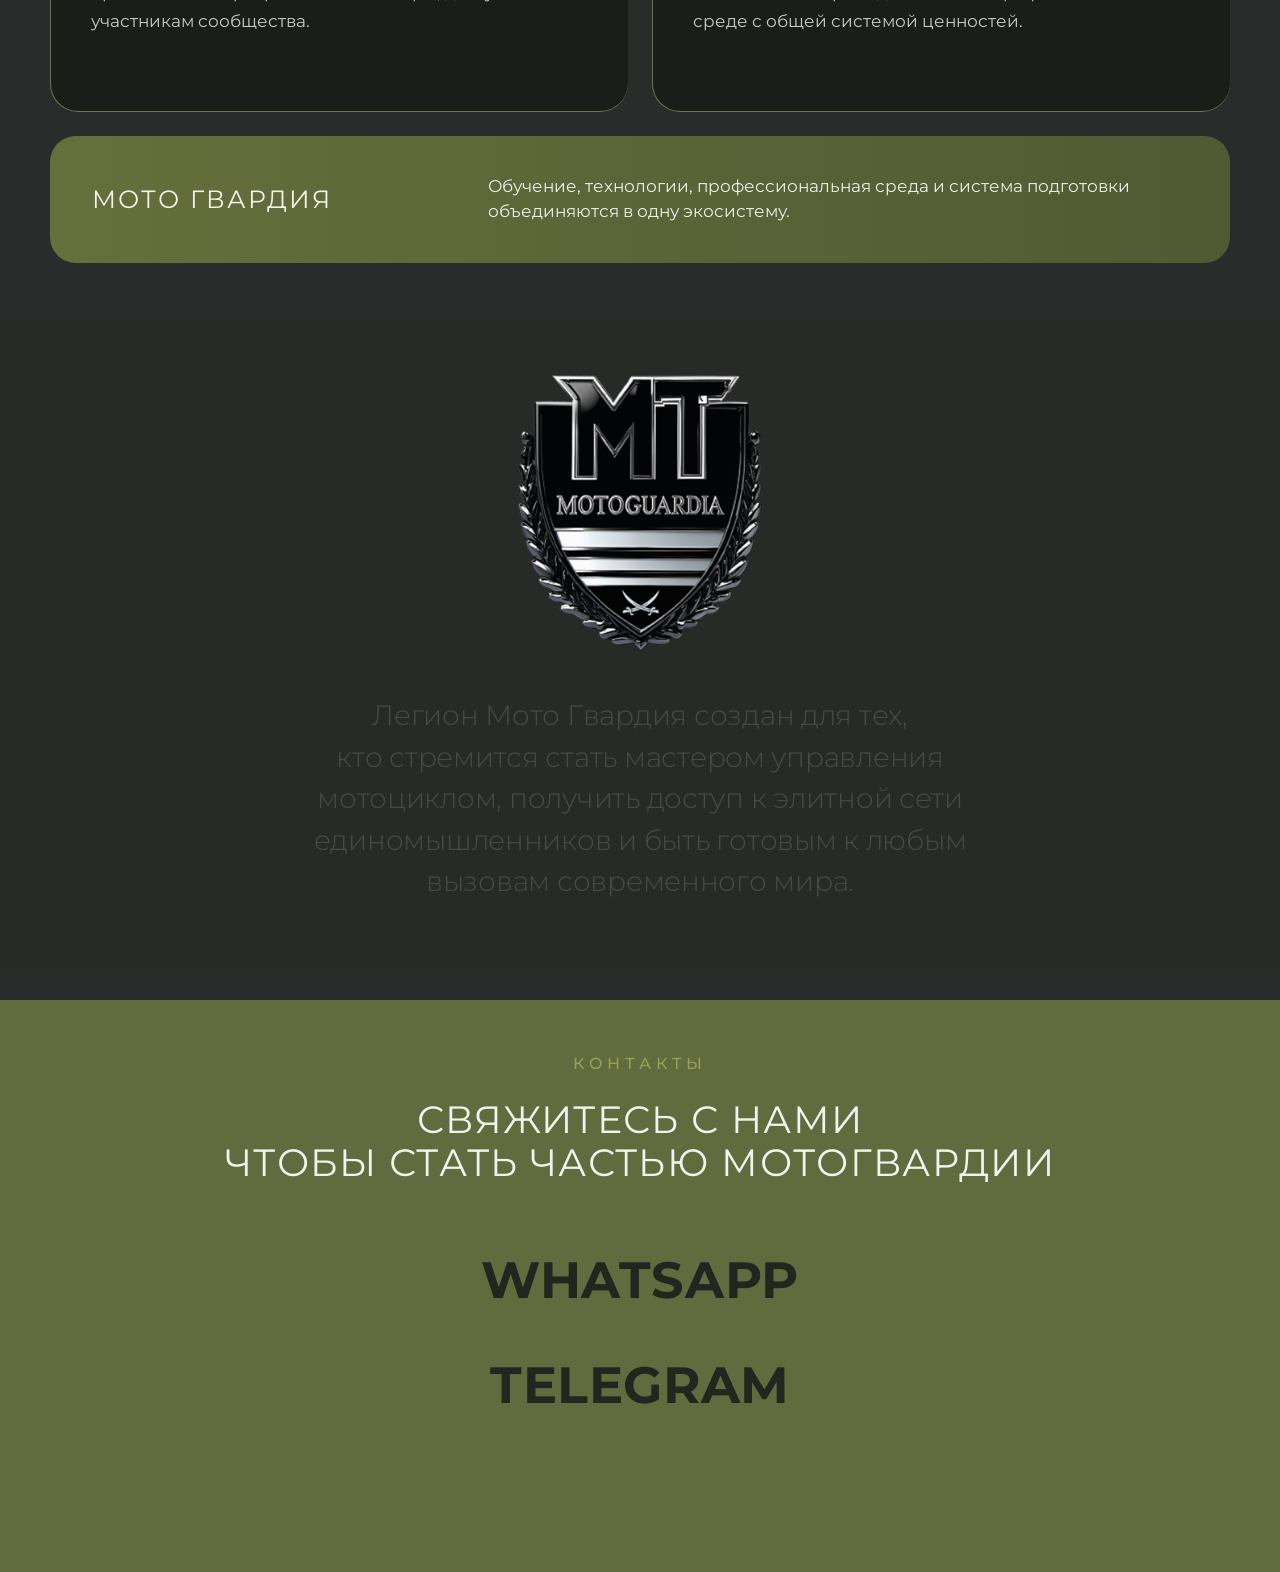
==== commit 3001cd44: "remove deploy test" ====
--- a/index.html
+++ b/index.html
@@ -787,4 +787,3 @@
 
 </body>
 </html>
-<-1004429087224 deploy test Wed Oct  7 01:00:23 MSK 2026 -->
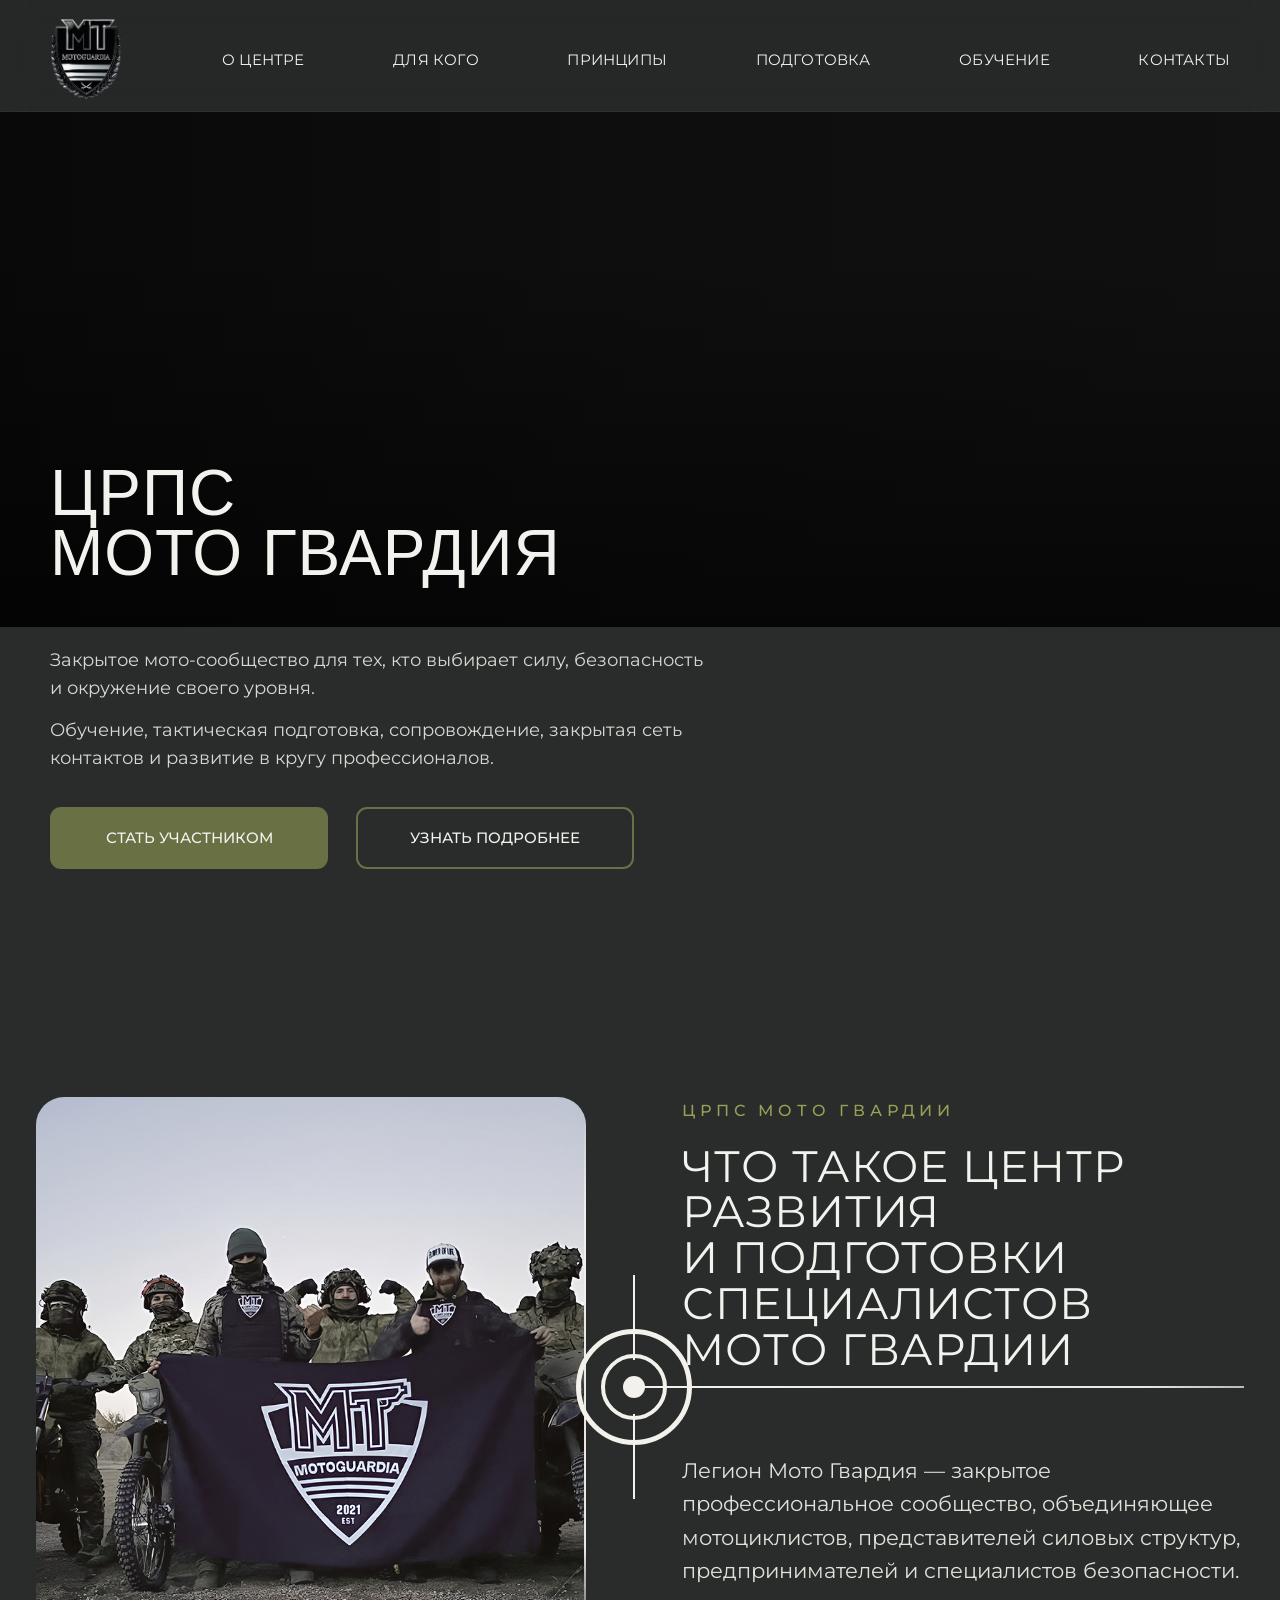
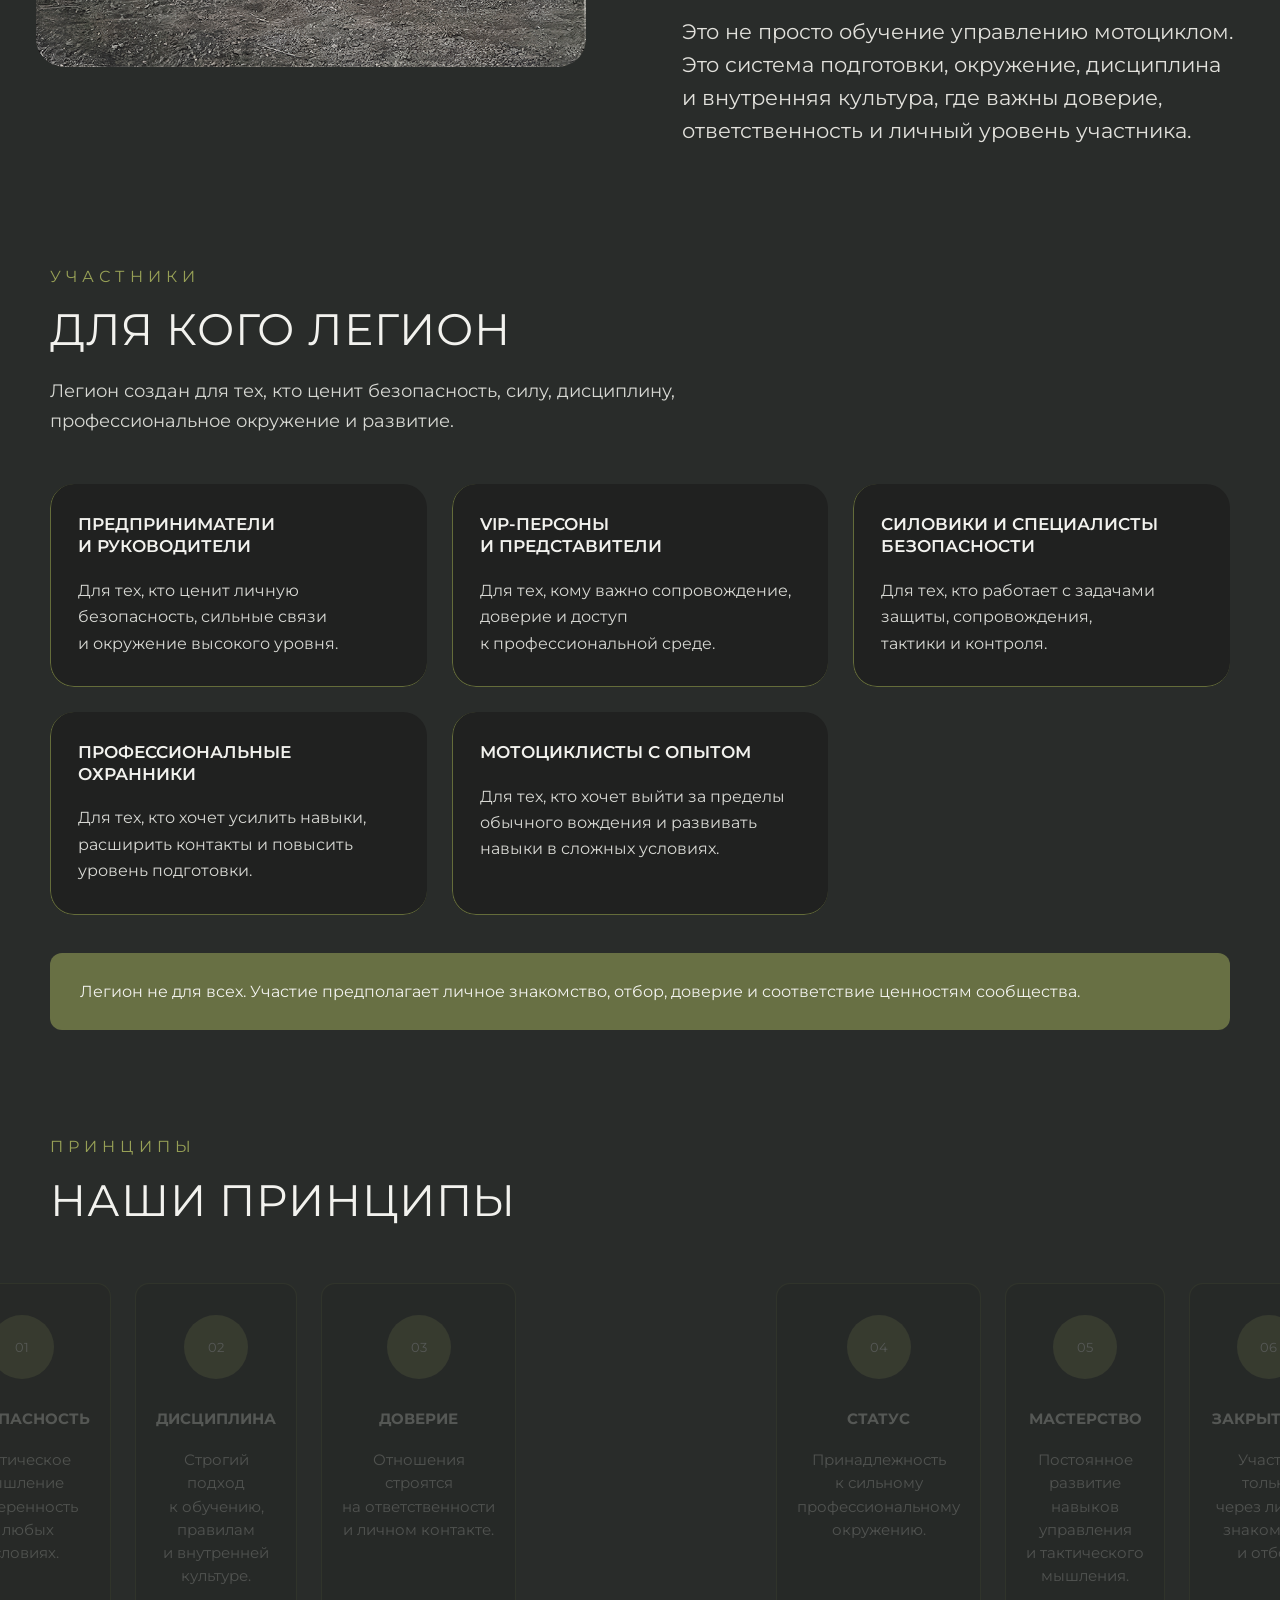
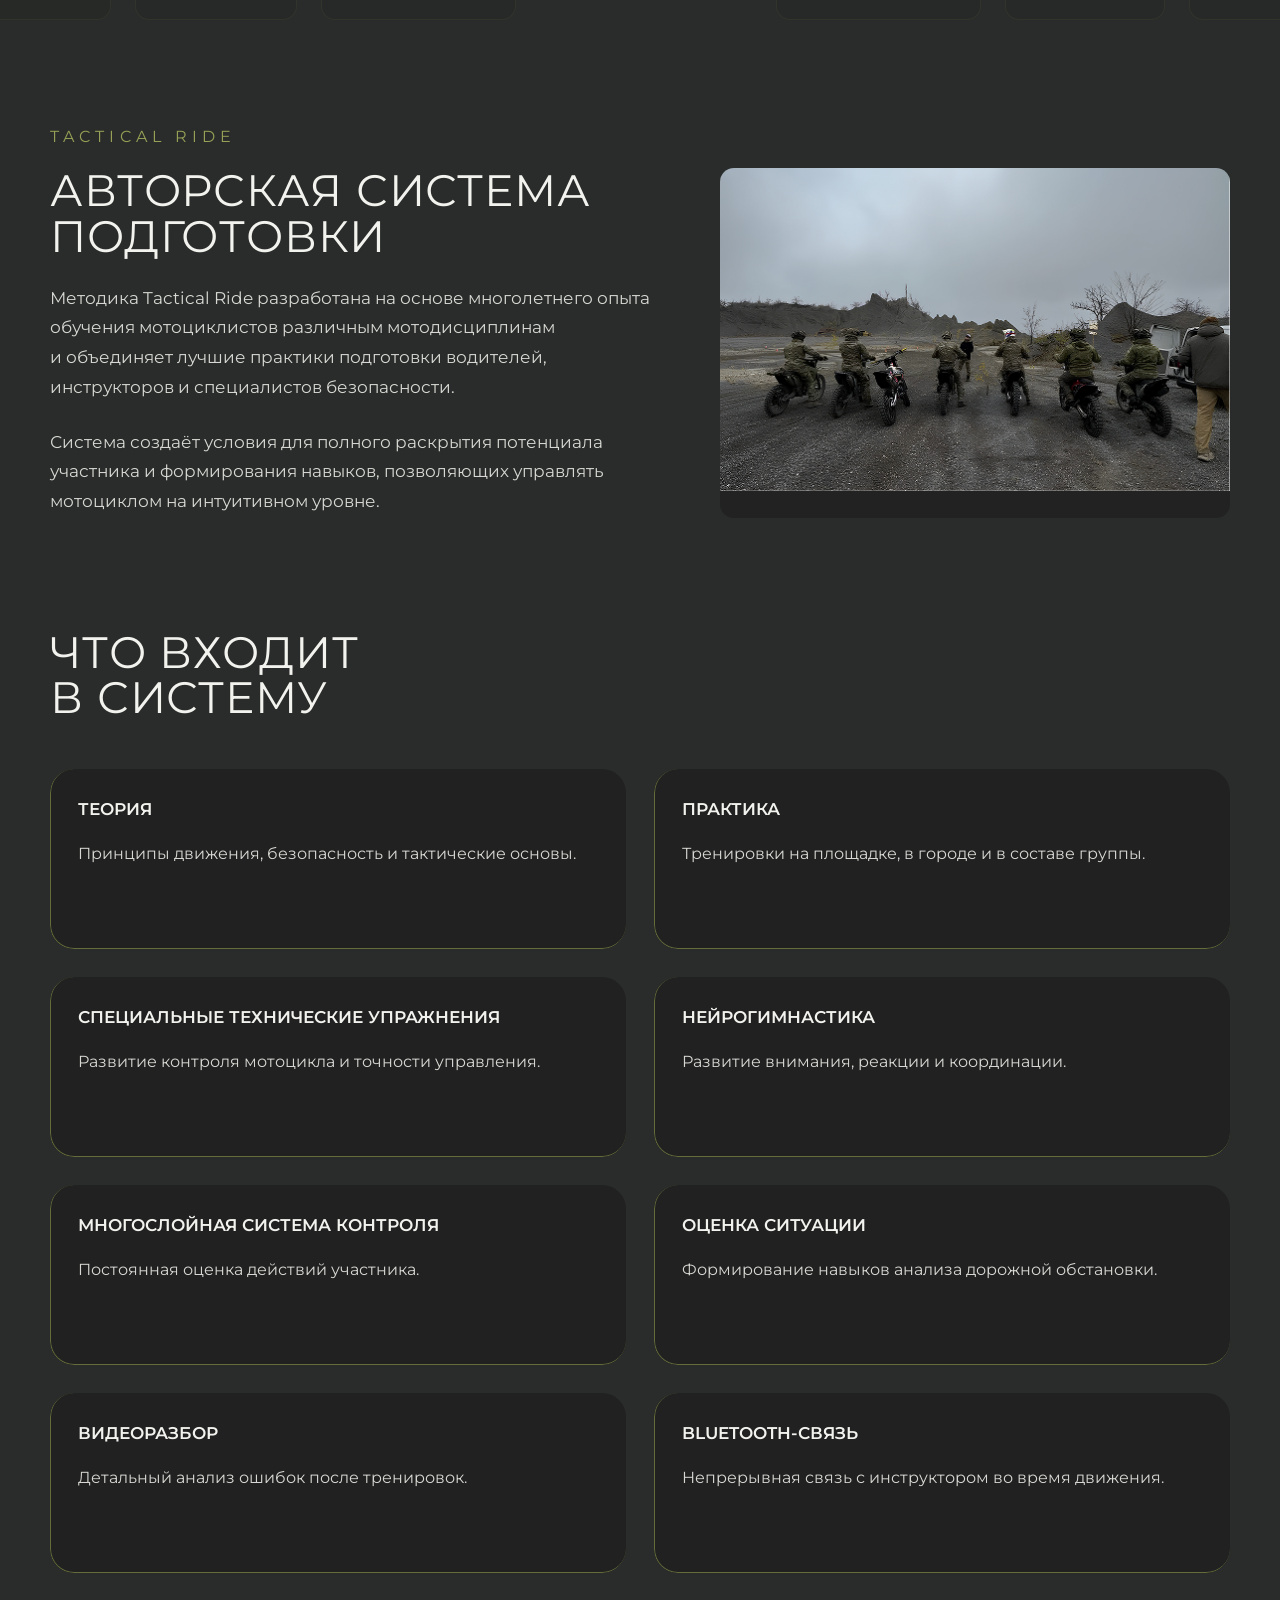
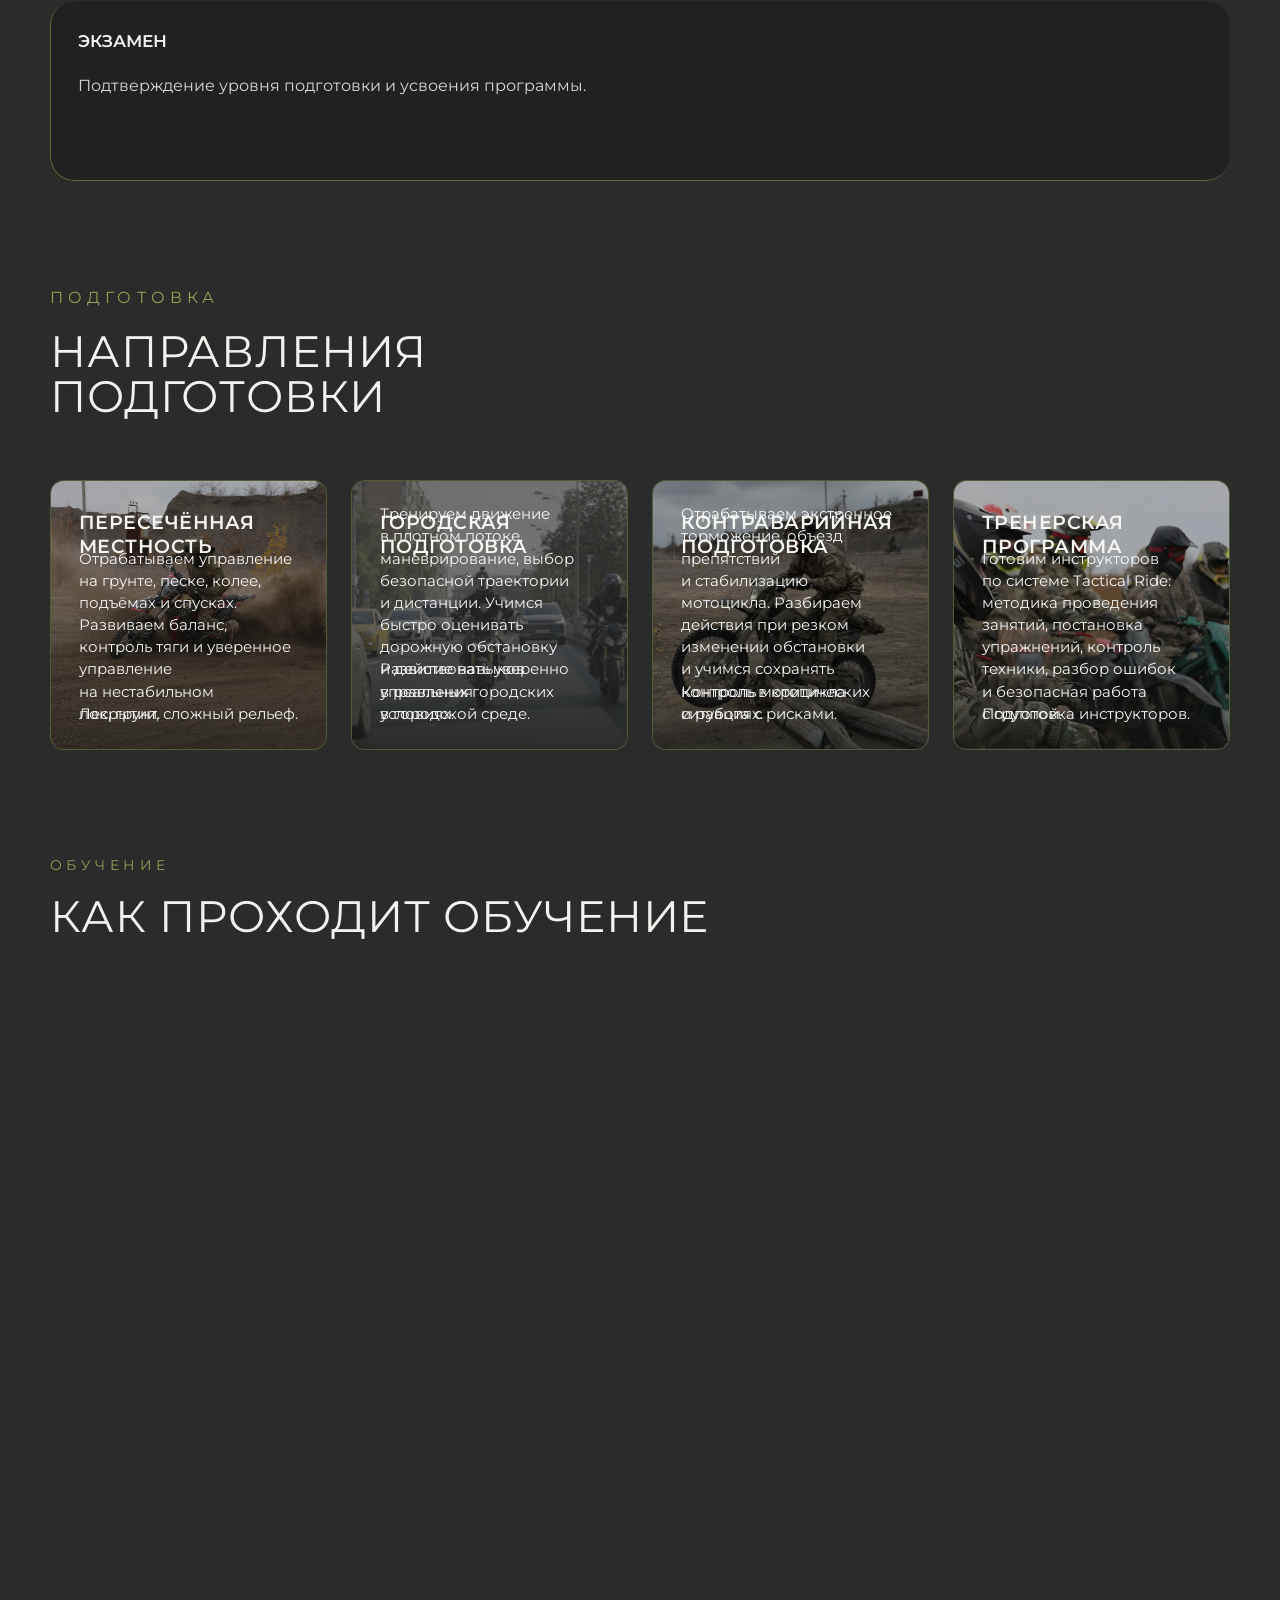
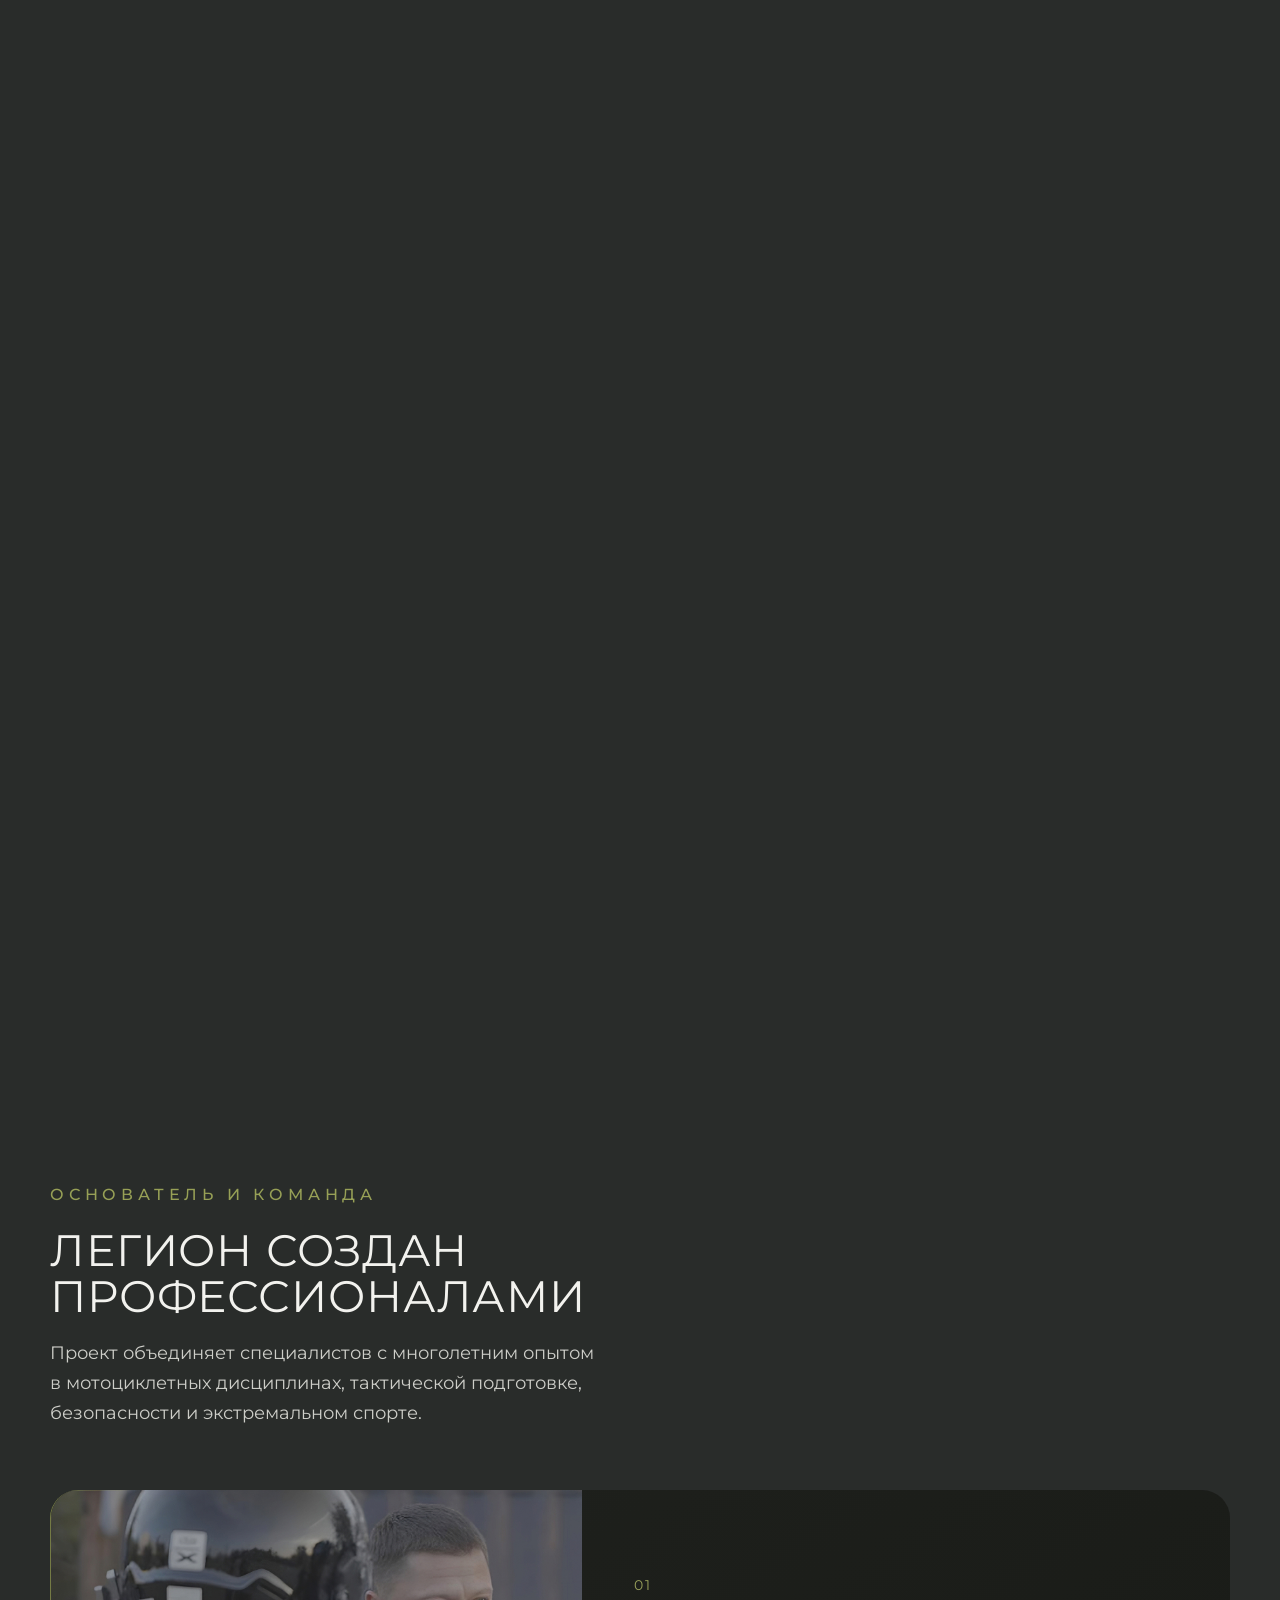
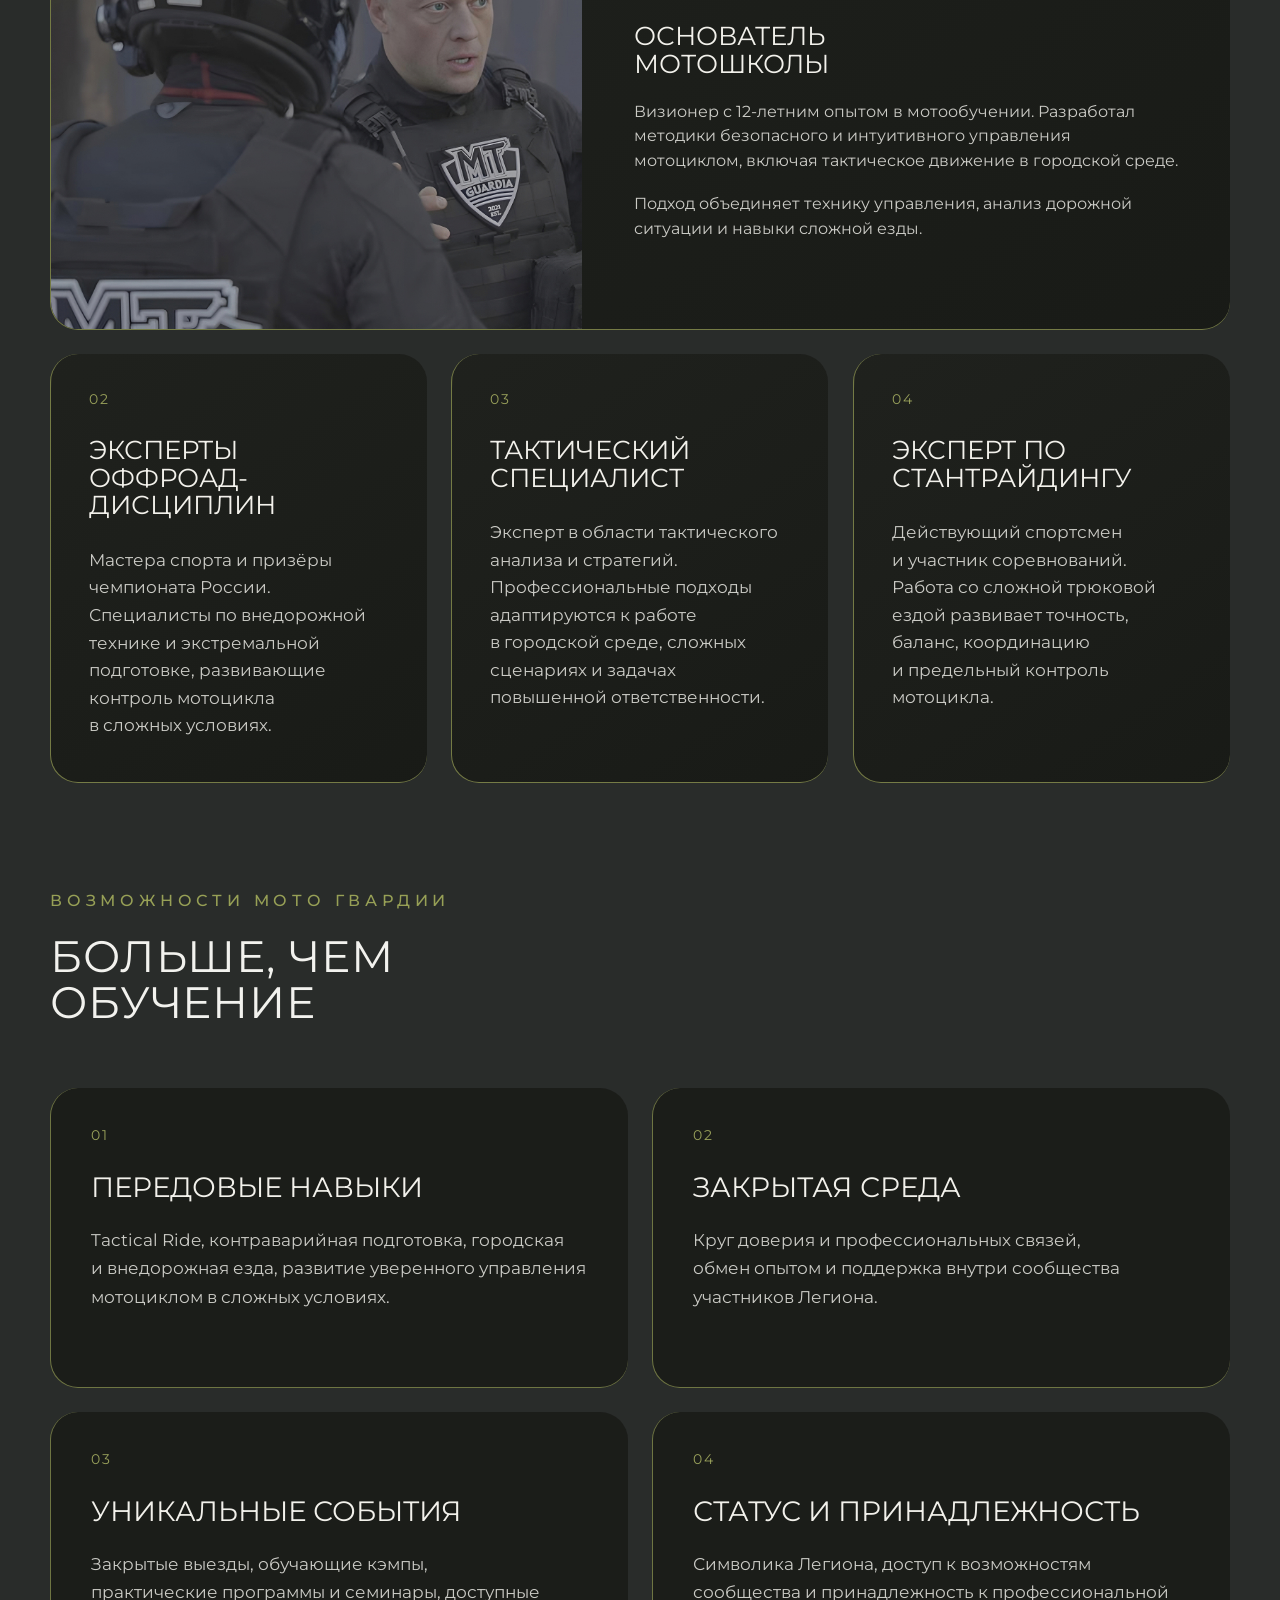
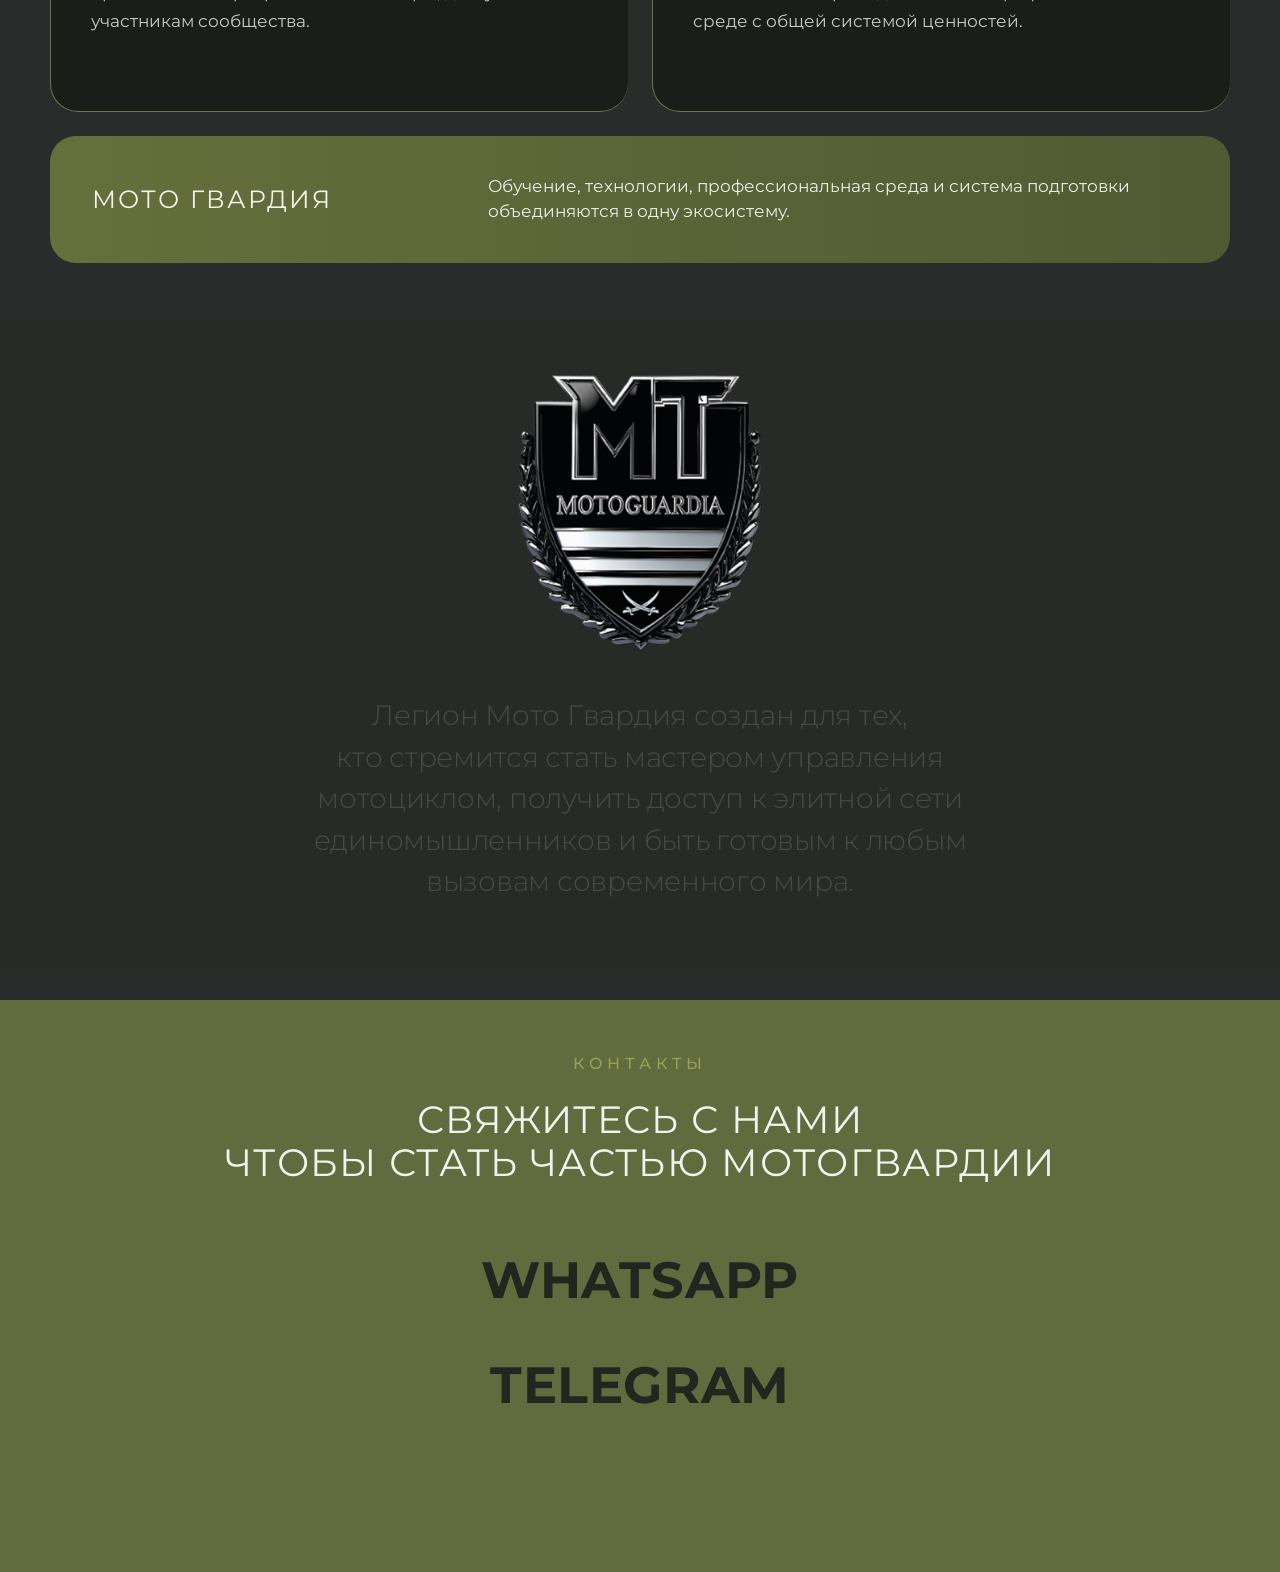
==== commit b408a75f: "make learn more button scroll to about section" ====
--- a/index.html
+++ b/index.html
@@ -112,7 +112,7 @@
                         СТАТЬ УЧАСТНИКОМ
                     </a>
 
-                    <a href="#about" class="button button--outline">
+                    <a href="#about-center" class="button button--outline">
                         УЗНАТЬ ПОДРОБНЕЕ
                     </a>
                 </div>
--- a/css/style.css
+++ b/css/style.css
@@ -10242,3 +10242,1249 @@
     }
 }
 
+
+
+/* === MOBILE PHOTO + DIRECTION TAP FIX START === */
+
+@media (max-width: 820px) {
+
+    /* ===== Tactical Ride photo =====
+       Убираем искусственную высоту, из-за которой был пустой низ.
+    */
+    .training-photo {
+        height: auto !important;
+        min-height: 0 !important;
+        aspect-ratio: auto !important;
+        overflow: hidden !important;
+        border-radius: 20px !important;
+    }
+
+    .training-photo img {
+        display: block !important;
+        width: 100% !important;
+        height: auto !important;
+        max-width: 100% !important;
+        object-fit: contain !important;
+        margin: 0 !important;
+        border-radius: inherit !important;
+    }
+
+    /* Направления: курсор не нужен на телефоне */
+    .direction-card {
+        cursor: pointer !important;
+        -webkit-tap-highlight-color: transparent;
+        touch-action: manipulation;
+    }
+
+    /* убираем залипание браузерного hover на touch */
+    @media (hover: none) {
+        .direction-card:hover {
+            transform: none;
+        }
+    }
+
+.dark-card:hover,
+.principle:hover,
+.direction-card.mobile-open {
+
+  border-color: #9ba864;
+  box-shadow:
+    0 0 0 1px rgba(155, 168, 100, 0.18),
+    0 0 26px rgba(120, 140, 70, 0.17);
+  transform: translateY(-3px);
+
+}
+
+.direction-card.mobile-open::before {
+
+  transform: scale(1.08);
+
+}
+
+.direction-card.mobile-open {
+
+    transform: none !important;
+
+    border-color: #98a45b;
+
+    box-shadow:
+      0 0 0 1px rgba(151, 164, 91, 0.12),
+      0 0 24px rgba(126, 145, 65, 0.12);
+  
+}
+
+/* ОЛИВКОВЫЙ ФОН ПОВЕРХ ФОТО */
+
+  .direction-card.mobile-open::after {
+
+    background: linear-gradient(
+      135deg,
+      rgba(89, 99, 49, 0.94) 0%,
+      rgba(105, 116, 59, 0.91) 52%,
+      rgba(74, 82, 42, 0.94) 100%
+    );
+  
+}
+
+.direction-card.mobile-open p {
+
+    opacity: 1;
+
+    transform: translateY(0);
+  
+}
+
+.direction-card.mobile-open h3 {
+
+    transform: translateY(-4px);
+  
+}
+
+/* =====================================================
+   7. НИКАКОГО ZOOM НА ФОТОКАРТОЧКАХ
+===================================================== */
+
+.direction-card.mobile-open::before {
+
+  transform: none !important;
+
+}
+
+.direction-card.mobile-open {
+
+  transform: none !important;
+  box-shadow: none !important;
+
+}
+
+.direction-card.mobile-open::after {
+
+    background: linear-gradient(
+      135deg,
+      rgba(102, 111, 58, 0.94) 0%,
+      rgba(116, 126, 67, 0.92) 52%,
+      rgba(90, 99, 52, 0.94) 100%
+    );
+  
+}
+
+.direction-card.mobile-open .direction-card__extra {
+
+    opacity: 1;
+    visibility: visible;
+  
+}
+
+/* =====================================================
+   3. УБИРАЕМ ЛЮБЫЕ СТАРЫЕ ЭФФЕКТЫ С ЭТИХ КАРТОЧЕК
+===================================================== */
+
+.direction-card,
+.direction-card.mobile-open,
+.direction-card * {
+
+  animation: none !important;
+
+}
+
+.direction-card.mobile-open {
+
+    transform: none !important;
+
+    box-shadow: none !important;
+
+    border-color: rgba(145, 157, 82, 0.7);
+  
+}
+
+/* ФОТО НЕ УВЕЛИЧИВАЕТСЯ */
+
+  .direction-card.mobile-open::before {
+
+    transform: none !important;
+  
+}
+
+/* ПРОСТО ОЛИВКОВЫЙ СЛОЙ ПОВЕРХ ФОТО */
+
+  .direction-card.mobile-open::after {
+
+    background: linear-gradient(
+      135deg,
+      rgba(84, 94, 48, 0.94) 0%,
+      rgba(104, 114, 61, 0.92) 50%,
+      rgba(73, 82, 42, 0.95) 100%
+    );
+  
+}
+
+/* ДОП ТЕКСТ ПОЯВЛЯЕТСЯ */
+
+  .direction-card.mobile-open .direction-card__extra {
+
+    opacity: 1;
+
+    visibility: visible;
+  
+}
+
+/* ВСЁ ОСТАЛЬНОЕ ОСТАЁТСЯ СТРОГО НА МЕСТЕ */
+
+  .direction-card.mobile-open h3,
+  .direction-card.mobile-open > p {
+
+    transform: none !important;
+  
+}
+
+.direction-card.mobile-open {
+
+    transform: none !important;
+
+    box-shadow: none !important;
+
+    border-color: rgba(126, 138, 69, 0.52) !important;
+  
+}
+
+.direction-card.mobile-open::before {
+
+    transform: none !important;
+  
+}
+
+.direction-card.mobile-open::after {
+
+    background: linear-gradient(
+      135deg,
+      rgba(97, 108, 53, 0.88) 0%,
+      rgba(111, 122, 63, 0.86) 55%,
+      rgba(83, 92, 45, 0.9) 100%
+    );
+  
+}
+
+/* Старый короткий текст исчезает */
+  .direction-card.mobile-open > p {
+
+    opacity: 0;
+    visibility: hidden;
+  
+}
+
+/* Подробный появляется */
+  .direction-card.mobile-open .direction-card__extra {
+
+    opacity: 1;
+    visibility: visible;
+  
+}
+
+.direction-card.mobile-open {
+
+    transform: none !important;
+    box-shadow: none !important;
+  
+}
+
+/* Фото остаётся, но сверху появляется плотный olive */
+  .direction-card.mobile-open::after {
+
+    background: linear-gradient(
+      135deg,
+      rgba(115, 125, 64, 0.96) 0%,
+      rgba(126, 137, 70, 0.95) 50%,
+      rgba(98, 108, 54, 0.97) 100%
+    ) !important;
+  
+}
+
+/* короткая подпись исчезает */
+  .direction-card.mobile-open > p {
+
+    opacity: 0 !important;
+    visibility: hidden !important;
+  
+}
+
+/* подробный текст появляется */
+  .direction-card.mobile-open .direction-hover-description {
+
+    opacity: 1 !important;
+    visibility: visible !important;
+  
+}
+
+/* заголовок остаётся */
+  .direction-card.mobile-open h3 {
+
+    opacity: 1 !important;
+    visibility: visible !important;
+    transform: none !important;
+  
+}
+
+/* никакого zoom */
+.direction-card.mobile-open::before {
+
+  transform: none !important;
+
+}
+
+}
+
+/* === MOBILE PHOTO + DIRECTION TAP FIX END === */
+
+
+/* =========================================================
+   MOBILE HEADINGS — FINAL SIZE FIX
+========================================================= */
+
+@media (max-width: 820px) {
+
+  .section-title,
+  .education h2,
+  .team h2,
+  .opportunities h2,
+  .about-center__title,
+  .training h2,
+  .directions h2 {
+    font-size: clamp(
+      30px,
+      calc(9vw - 2px),
+      42px
+    ) !important;
+
+    line-height: 1.04 !important;
+    max-width: 100% !important;
+  }
+
+  /* длинный заголовок команды */
+  .team h2 {
+    font-size: clamp(
+      28px,
+      8vw,
+      38px
+    ) !important;
+
+    line-height: 1.04 !important;
+    letter-spacing: -0.015em !important;
+    max-width: 100% !important;
+    overflow-wrap: normal !important;
+    word-break: normal !important;
+  }
+}
+
+@media (max-width: 520px) {
+
+  .section-title,
+  .education h2,
+  .opportunities h2,
+  .about-center__title,
+  .training h2,
+  .directions h2 {
+    font-size: clamp(
+      29px,
+      calc(9vw - 2px),
+      40px
+    ) !important;
+  }
+
+  .team h2 {
+    font-size: clamp(
+      27px,
+      7.8vw,
+      35px
+    ) !important;
+  }
+}
+
+
+/* =========================================================
+   MOBILE — MENU / STICKY HEADER / IMAGE ALIGNMENT FINAL
+========================================================= */
+
+@media (max-width: 820px) {
+
+  /* ---------- sticky header ---------- */
+
+  .header {
+    position: fixed !important;
+    top: 0 !important;
+    left: 0 !important;
+    right: 0 !important;
+    width: 100% !important;
+    z-index: 9999 !important;
+
+    min-height: 70px !important;
+
+    background: rgba(35, 37, 34, 0.92) !important;
+    backdrop-filter: blur(14px) !important;
+    -webkit-backdrop-filter: blur(14px) !important;
+  }
+
+  .header__inner {
+    min-height: 70px !important;
+  }
+
+  body {
+    padding-top: 70px !important;
+  }
+
+  /* ---------- mobile menu ---------- */
+
+  .nav {
+    position: fixed !important;
+    top: 70px !important;
+    left: 0 !important;
+    right: 0 !important;
+
+    width: 100% !important;
+    height: auto !important;
+    min-height: 0 !important;
+    max-height: none !important;
+
+    display: flex !important;
+    flex-direction: column !important;
+    align-items: center !important;
+    justify-content: flex-start !important;
+
+    gap: 4px !important;
+
+    padding: 20px 16px 24px !important;
+    margin: 0 !important;
+
+    background: rgba(28, 30, 28, 0.97) !important;
+    backdrop-filter: blur(18px) !important;
+    -webkit-backdrop-filter: blur(18px) !important;
+
+    overflow: visible !important;
+  }
+
+  .nav a {
+    display: block !important;
+
+    width: auto !important;
+    min-height: 0 !important;
+    height: auto !important;
+
+    margin: 0 !important;
+    padding: 10px 12px !important;
+
+    font-size: 14px !important;
+    line-height: 1.2 !important;
+
+    border-bottom: 1px solid rgba(255,255,255,.07) !important;
+  }
+
+  .nav a + a {
+    margin-top: 0 !important;
+  }
+
+  /* если старые стили пытались разнести пункты по экрану */
+  .nav,
+  .nav * {
+    justify-content: flex-start !important;
+  }
+
+  /* ---------- general mobile containers ---------- */
+
+  .container,
+  .about-center .container {
+    width: calc(100% - 32px) !important;
+    max-width: none !important;
+    margin-left: auto !important;
+    margin-right: auto !important;
+  }
+
+  /* ---------- images: equal left/right margins ---------- */
+
+  .about-center__media,
+  .training-photo,
+  .education__gallery,
+  .team__grid,
+  .directions-grid {
+    width: 100% !important;
+    max-width: 100% !important;
+    margin-left: auto !important;
+    margin-right: auto !important;
+  }
+
+  .about-center__photo,
+  .training-photo,
+  .education__photo,
+  .team-card,
+  .direction-card {
+    width: 100% !important;
+    max-width: 100% !important;
+    margin-left: auto !important;
+    margin-right: auto !important;
+    box-sizing: border-box !important;
+  }
+
+  /* tactical / about / education images */
+  .about-center__photo img,
+  .training-photo img,
+  .education__photo img,
+  .team-card__image img,
+  .direction-card img {
+    display: block !important;
+    width: 100% !important;
+    max-width: 100% !important;
+    height: 100% !important;
+    object-fit: cover !important;
+    margin: 0 auto !important;
+  }
+
+  /* чуть уменьшаем крупные блоки-картинки, чтобы не липли к краям */
+  .training-photo,
+  .about-center__media,
+  .education__gallery,
+  .team__grid,
+  .directions-grid {
+    width: calc(100% - 8px) !important;
+  }
+
+  /* direction cards */
+  .directions-grid {
+    gap: 12px !important;
+  }
+
+  .direction-card {
+    min-height: 220px !important;
+    border-radius: 18px !important;
+    overflow: hidden !important;
+  }
+
+}
+
+
+/* совсем узкие телефоны */
+@media (max-width: 520px) {
+
+  .container,
+  .about-center .container {
+    width: calc(100% - 28px) !important;
+  }
+
+  .training-photo,
+  .about-center__media,
+  .education__gallery,
+  .team__grid,
+  .directions-grid {
+    width: calc(100% - 4px) !important;
+  }
+
+  .nav {
+    gap: 2px !important;
+    padding-top: 14px !important;
+    padding-bottom: 18px !important;
+  }
+
+  .nav a {
+    padding: 8px 10px !important;
+  }
+}
+
+
+/* =========================================================
+   MOBILE MENU — REAL FINAL COMPACT FIX
+========================================================= */
+
+@media (max-width: 820px) {
+
+  /* Шапка всегда сверху */
+  .header {
+    position: fixed !important;
+    top: 0 !important;
+    left: 0 !important;
+    right: 0 !important;
+    z-index: 99999 !important;
+    height: 70px !important;
+    min-height: 70px !important;
+  }
+
+  .header__inner {
+    height: 70px !important;
+    min-height: 70px !important;
+  }
+
+  /* Само раскрытое меню */
+  .header .nav,
+  .nav {
+    position: fixed !important;
+
+    top: 70px !important;
+    left: 0 !important;
+    right: 0 !important;
+    bottom: auto !important;
+
+    width: 100% !important;
+    height: auto !important;
+    min-height: 0 !important;
+    max-height: calc(100svh - 70px) !important;
+
+    display: flex !important;
+    flex-direction: column !important;
+
+    justify-content: flex-start !important;
+    align-items: center !important;
+    align-content: center !important;
+
+    gap: 3px !important;
+
+    padding: 12px 18px 16px !important;
+    margin: 0 !important;
+
+    overflow-y: auto !important;
+
+    background: rgba(27, 29, 27, 0.98) !important;
+  }
+
+  /* ВАЖНО: запрещаем ссылкам растягиваться по экрану */
+  .header .nav a,
+  .nav a {
+    flex: 0 0 auto !important;
+
+    display: flex !important;
+    align-items: center !important;
+    justify-content: center !important;
+
+    width: auto !important;
+    height: 42px !important;
+    min-height: 42px !important;
+    max-height: 42px !important;
+
+    margin: 0 !important;
+    padding: 0 14px !important;
+
+    font-size: 14px !important;
+    line-height: 1 !important;
+
+    position: relative !important;
+  }
+
+  /* короткая линия под пунктом */
+  .header .nav a::after,
+  .nav a::after {
+    content: "" !important;
+    position: absolute !important;
+    left: 50% !important;
+    bottom: 1px !important;
+    transform: translateX(-50%) !important;
+
+    width: 76px !important;
+    height: 1px !important;
+
+    background: rgba(255,255,255,.08) !important;
+  }
+
+  /* убираем любые старые огромные отступы */
+  .header .nav > *,
+  .nav > * {
+    flex-grow: 0 !important;
+    flex-shrink: 0 !important;
+    margin-top: 0 !important;
+    margin-bottom: 0 !important;
+  }
+
+  .nav.active {
+    height: auto !important;
+    min-height: 0 !important;
+    bottom: auto !important;
+  }
+
+}
+
+/* =========================================================
+   MOBILE — REDUCE GAP AFTER HERO
+========================================================= */
+
+@media (max-width: 820px) {
+
+  /* первый смысловой блок после hero поднимаем выше */
+  #about-center,
+  .about-center {
+    margin-top: -70px !important;
+  }
+
+  /* если отступ создаётся padding'ом секции */
+  #about-center.section,
+  .about-center.section {
+    padding-top: 24px !important;
+  }
+
+}
+
+@media (max-width: 520px) {
+
+  #about-center,
+  .about-center {
+    margin-top: -85px !important;
+  }
+
+  #about-center.section,
+  .about-center.section {
+    padding-top: 20px !important;
+  }
+
+}
+
+
+/* =========================================================
+   MOBILE MENU — GAP 4PX + FONT +2PX
+========================================================= */
+
+@media (max-width: 820px) {
+
+  .header .nav,
+  .nav {
+    gap: 4px !important;
+  }
+
+  .header .nav a,
+  .nav a {
+    font-size: 16px !important;
+  }
+
+}
+
+
+/* =========================================================
+   MOBILE MENU — GAP 4PX + FONT +2PX
+========================================================= */
+
+@media (max-width: 820px) {
+
+  .header .nav,
+  .nav {
+    gap: 4px !important;
+  }
+
+  .header .nav a,
+  .nav a {
+    font-size: 16px !important;
+  }
+
+}
+
+
+
+/* =========================================================
+   MOBILE DIRECTIONS — DESCRIPTION FINAL
+========================================================= */
+
+@media (max-width: 820px) {
+
+    .direction-card {
+        position: relative !important;
+        overflow: hidden !important;
+    }
+
+    /* весь контент карточки выше оливкового слоя */
+    .direction-card > * {
+        position: relative;
+        z-index: 5;
+    }
+
+    .mobile-direction-description {
+        display: none !important;
+        position: absolute !important;
+
+        left: 24px !important;
+        right: 24px !important;
+        bottom: 24px !important;
+
+        width: auto !important;
+        max-width: none !important;
+
+        margin: 0 !important;
+        padding: 0 !important;
+
+        color: #f2f1eb !important;
+        -webkit-text-fill-color: #f2f1eb !important;
+
+        font-size: 15px !important;
+        line-height: 1.48 !important;
+        font-weight: 400 !important;
+
+        opacity: 0 !important;
+        visibility: hidden !important;
+
+        z-index: 999 !important;
+        pointer-events: none !important;
+    }
+
+    .direction-card.mobile-open .mobile-direction-description {
+        display: block !important;
+        opacity: 1 !important;
+        visibility: visible !important;
+    }
+
+    /* чтобы длинный текст точно помещался */
+    .direction-card.mobile-open {
+        min-height: 340px !important;
+    }
+
+    .direction-card.mobile-open h2,
+    .direction-card.mobile-open h3,
+    .direction-card.mobile-open h4,
+    .direction-card.mobile-open .direction-card__title {
+        position: relative !important;
+        z-index: 1000 !important;
+    }
+}
+
+@media (max-width: 520px) {
+
+    .direction-card.mobile-open {
+        min-height: 360px !important;
+    }
+
+    .mobile-direction-description {
+        left: 22px !important;
+        right: 22px !important;
+        bottom: 24px !important;
+
+        font-size: 14px !important;
+        line-height: 1.5 !important;
+    }
+}
+
+
+/* =========================================================
+   MOBILE MENU — GAP 6PX + FONT 17PX
+========================================================= */
+
+@media (max-width: 820px) {
+
+  .header .nav,
+  .nav {
+    gap: 6px !important;
+  }
+
+  .header .nav a,
+  .nav a {
+    font-size: 17px !important;
+  }
+
+}
+
+
+/* =========================================================
+   MOBILE DIRECTIONS — KEEP CARD SIZE ON TAP
+========================================================= */
+
+@media (max-width: 820px) {
+
+  /* карточка НИКОГДА не увеличивается при открытии */
+  .direction-card,
+  .direction-card.mobile-open {
+    height: 230px !important;
+    min-height: 230px !important;
+    max-height: 230px !important;
+    position: relative !important;
+    overflow: hidden !important;
+  }
+
+  /* заголовок всегда остаётся в одном и том же месте */
+  .direction-card h2,
+  .direction-card h3,
+  .direction-card h4,
+  .direction-card .direction-card__title,
+  .direction-card.mobile-open h2,
+  .direction-card.mobile-open h3,
+  .direction-card.mobile-open h4,
+  .direction-card.mobile-open .direction-card__title {
+    position: absolute !important;
+    top: 24px !important;
+    left: 24px !important;
+    right: 24px !important;
+
+    margin: 0 !important;
+    padding: 0 !important;
+
+    transform: none !important;
+    translate: none !important;
+
+    z-index: 30 !important;
+  }
+
+  /* полное описание появляется снизу */
+  .mobile-direction-description {
+    position: absolute !important;
+
+    left: 24px !important;
+    right: 24px !important;
+    bottom: 20px !important;
+
+    margin: 0 !important;
+    padding: 0 !important;
+
+    font-size: 13px !important;
+    line-height: 1.38 !important;
+
+    color: #f2f1eb !important;
+    -webkit-text-fill-color: #f2f1eb !important;
+
+    z-index: 30 !important;
+  }
+
+  /* при открытии НЕ меняем геометрию */
+  .direction-card.mobile-open {
+    transform: none !important;
+  }
+
+}
+
+@media (max-width: 520px) {
+
+  .direction-card,
+  .direction-card.mobile-open {
+    height: 230px !important;
+    min-height: 230px !important;
+    max-height: 230px !important;
+  }
+
+  .direction-card h2,
+  .direction-card h3,
+  .direction-card h4,
+  .direction-card .direction-card__title,
+  .direction-card.mobile-open h2,
+  .direction-card.mobile-open h3,
+  .direction-card.mobile-open h4,
+  .direction-card.mobile-open .direction-card__title {
+    top: 22px !important;
+    left: 22px !important;
+    right: 22px !important;
+  }
+
+  .mobile-direction-description {
+    left: 22px !important;
+    right: 22px !important;
+    bottom: 20px !important;
+
+    font-size: 12.5px !important;
+    line-height: 1.36 !important;
+  }
+
+}
+
+
+/* =========================================================
+   MOBILE MENU — 8px GAP + REMOVE UNDERLINES
+========================================================= */
+
+@media (max-width: 820px) {
+
+  /* контейнер меню */
+  .mobile-menu nav,
+  .mobile-nav,
+  .nav-menu,
+  .menu-overlay nav,
+  .header-menu,
+  .header-nav,
+  .header-nav__list,
+  .nav-links,
+  .nav-list {
+    display: flex !important;
+    flex-direction: column !important;
+    gap: 8px !important;
+  }
+
+  /* сами пункты меню */
+  .mobile-menu a,
+  .mobile-nav a,
+  .nav-menu a,
+  .menu-overlay nav a,
+  .header-menu a,
+  .header-nav a,
+  .header-nav__list a,
+  .nav-links a,
+  .nav-list a {
+    margin: 0 !important;
+    padding-top: 0 !important;
+    padding-bottom: 0 !important;
+    text-decoration: none !important;
+    border-bottom: none !important;
+    box-shadow: none !important;
+  }
+
+  /* убрать псевдолинии */
+  .mobile-menu a::before,
+  .mobile-menu a::after,
+  .mobile-nav a::before,
+  .mobile-nav a::after,
+  .nav-menu a::before,
+  .nav-menu a::after,
+  .menu-overlay nav a::before,
+  .menu-overlay nav a::after,
+  .header-menu a::before,
+  .header-menu a::after,
+  .header-nav a::before,
+  .header-nav a::after,
+  .header-nav__list a::before,
+  .header-nav__list a::after,
+  .nav-links a::before,
+  .nav-links a::after,
+  .nav-list a::before,
+  .nav-list a::after {
+    content: none !important;
+    display: none !important;
+  }
+
+  /* если линии сделаны отдельными div/hr/span */
+  .mobile-menu hr,
+  .mobile-menu .divider,
+  .mobile-menu .menu-divider,
+  .mobile-menu .nav-divider,
+  .mobile-nav hr,
+  .mobile-nav .divider,
+  .mobile-nav .menu-divider,
+  .mobile-nav .nav-divider,
+  .menu-overlay hr,
+  .menu-overlay .divider,
+  .menu-overlay .menu-divider,
+  .menu-overlay .nav-divider,
+  .header-menu hr,
+  .header-menu .divider,
+  .header-menu .menu-divider,
+  .header-menu .nav-divider,
+  .header-nav hr,
+  .header-nav .divider,
+  .header-nav .menu-divider,
+  .header-nav .nav-divider {
+    display: none !important;
+  }
+}
+
+
+/* =========================================================
+   MOBILE DIRECTIONS — MATCH DESKTOP HOVER GEOMETRY
+========================================================= */
+
+@media (max-width: 820px) {
+
+  /* размер карточки до и после тапа одинаковый */
+  .direction-card,
+  .direction-card.mobile-open {
+    height: auto !important;
+    min-height: 230px !important;
+    max-height: none !important;
+
+    transform: none !important;
+    overflow: hidden !important;
+  }
+
+  /* НЕ двигаем заголовок вообще */
+  .direction-card h2,
+  .direction-card h3,
+  .direction-card h4,
+  .direction-card .direction-card__title,
+  .direction-card.mobile-open h2,
+  .direction-card.mobile-open h3,
+  .direction-card.mobile-open h4,
+  .direction-card.mobile-open .direction-card__title {
+    position: static !important;
+
+    top: auto !important;
+    left: auto !important;
+    right: auto !important;
+    bottom: auto !important;
+
+    transform: none !important;
+    translate: none !important;
+
+    margin: 0 !important;
+  }
+
+  /* сам текст не прижимаем к низу */
+  .mobile-direction-description {
+    position: static !important;
+
+    width: auto !important;
+    max-width: none !important;
+
+    margin: 18px 0 0 !important;
+    padding: 0 !important;
+
+    font-size: 14px !important;
+    line-height: 1.45 !important;
+
+    color: #f2f1eb !important;
+    -webkit-text-fill-color: #f2f1eb !important;
+
+    opacity: 0 !important;
+    visibility: hidden !important;
+    display: none !important;
+  }
+
+  .direction-card.mobile-open .mobile-direction-description {
+    display: block !important;
+    opacity: 1 !important;
+    visibility: visible !important;
+  }
+
+  /* контент карточки остаётся на месте */
+  .direction-card > * {
+    position: relative !important;
+  }
+
+  /* открытая карточка может вырасти совсем чуть-чуть,
+     только если полный текст реально не помещается */
+  .direction-card.mobile-open {
+    min-height: 245px !important;
+  }
+
+}
+
+@media (max-width: 520px) {
+
+  .direction-card,
+  .direction-card.mobile-open {
+    min-height: 230px !important;
+  }
+
+  .direction-card.mobile-open {
+    min-height: 242px !important;
+  }
+
+  .mobile-direction-description {
+    margin-top: 14px !important;
+    font-size: 13px !important;
+    line-height: 1.42 !important;
+  }
+
+}
+
+
+/* =========================================================
+   MOBILE MENU — TRUE 8PX GAP / NO LINES
+========================================================= */
+
+@media (max-width: 820px) {
+
+  .header .nav,
+  .nav {
+    display: flex !important;
+    flex-direction: column !important;
+    align-items: center !important;
+    justify-content: flex-start !important;
+
+    gap: 8px !important;
+    row-gap: 8px !important;
+
+    height: auto !important;
+    min-height: 0 !important;
+  }
+
+  .header .nav a,
+  .nav a {
+    flex: 0 0 auto !important;
+
+    width: auto !important;
+    height: auto !important;
+    min-height: 0 !important;
+    max-height: none !important;
+
+    margin: 0 !important;
+    padding: 0 !important;
+
+    font-size: 17px !important;
+    line-height: 1.15 !important;
+
+    text-decoration: none !important;
+    border: 0 !important;
+    border-bottom: 0 !important;
+    box-shadow: none !important;
+    background: none !important;
+  }
+
+  /* полностью убираем линии под пунктами */
+  .header .nav a::before,
+  .header .nav a::after,
+  .nav a::before,
+  .nav a::after {
+    content: none !important;
+    display: none !important;
+    width: 0 !important;
+    height: 0 !important;
+    background: none !important;
+    border: 0 !important;
+  }
+
+}
+
+
+/* MOBILE DIRECTIONS — DESCRIPTION TEXT +2PX */
+@media (max-width: 820px) {
+  .direction-card .mobile-direction-description,
+  .direction-card.mobile-open .mobile-direction-description {
+    font-size: 15px !important;
+    line-height: 1.42 !important;
+  }
+}
+
+@media (max-width: 520px) {
+  .direction-card .mobile-direction-description,
+  .direction-card.mobile-open .mobile-direction-description {
+    font-size: 15px !important;
+    line-height: 1.42 !important;
+  }
+}
+
+
+/* MOBILE MENU — GAP 20PX */
+@media (max-width: 820px) {
+
+  .header .nav,
+  .nav {
+    gap: 20px !important;
+    row-gap: 20px !important;
+  }
+
+}
+
+
+/* MOBILE DIRECTIONS — SAME DESCRIPTION SIZE ON ALL CARDS */
+@media (max-width: 820px) {
+
+  .directions-grid .direction-card .mobile-direction-description,
+  .directions-grid .direction-card.mobile-open .mobile-direction-description {
+    font-size: 16px !important;
+    line-height: 1.4 !important;
+    font-weight: 400 !important;
+  }
+
+}
+
+
+/* MOBILE MENU — GAP 25PX */
+@media (max-width: 820px) {
+
+  .header .nav,
+  .nav {
+    gap: 25px !important;
+    row-gap: 25px !important;
+  }
+
+}
+
+
+/* LEARN MORE — SMOOTH SCROLL */
+html {
+  scroll-behavior: smooth;
+}
+
+#about-center,
+#about {
+  scroll-margin-top: 90px;
+}
+
+@media (max-width: 820px) {
+  #about-center,
+  #about {
+    scroll-margin-top: 78px;
+  }
+}
+
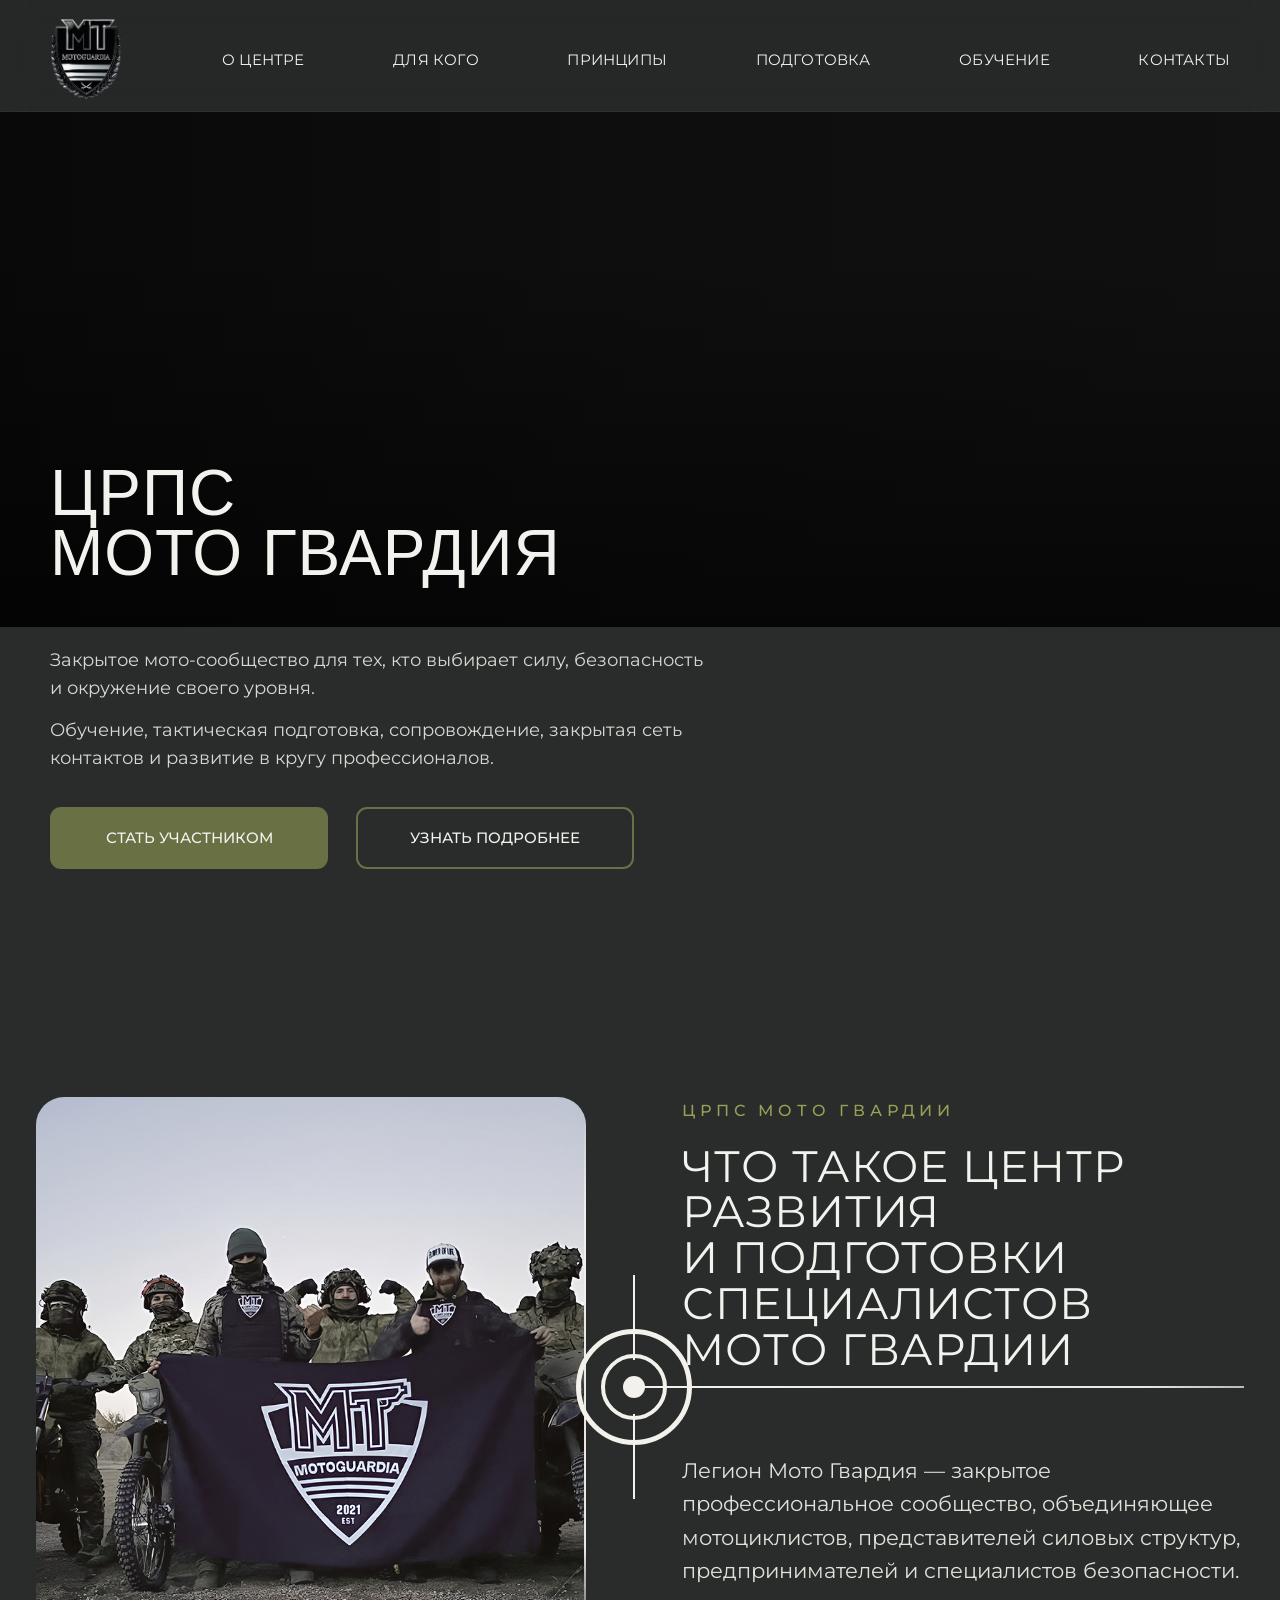
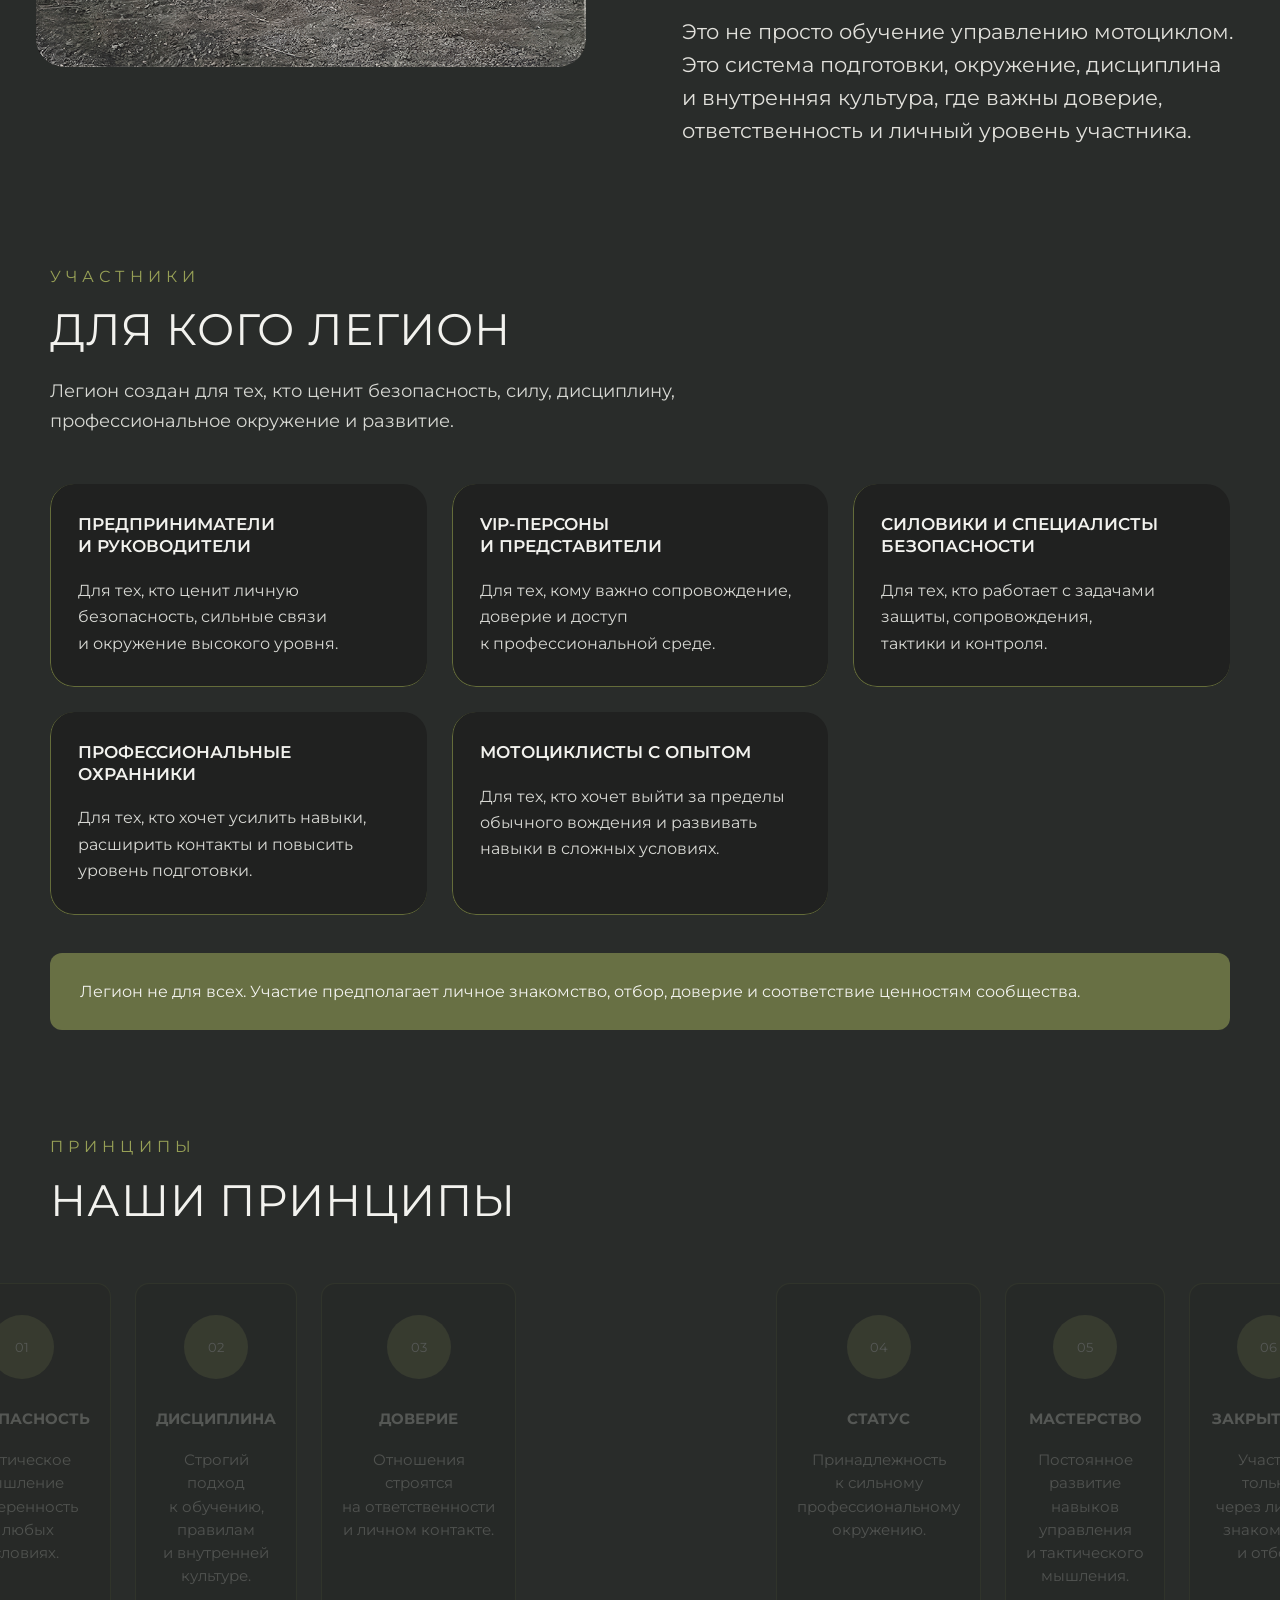
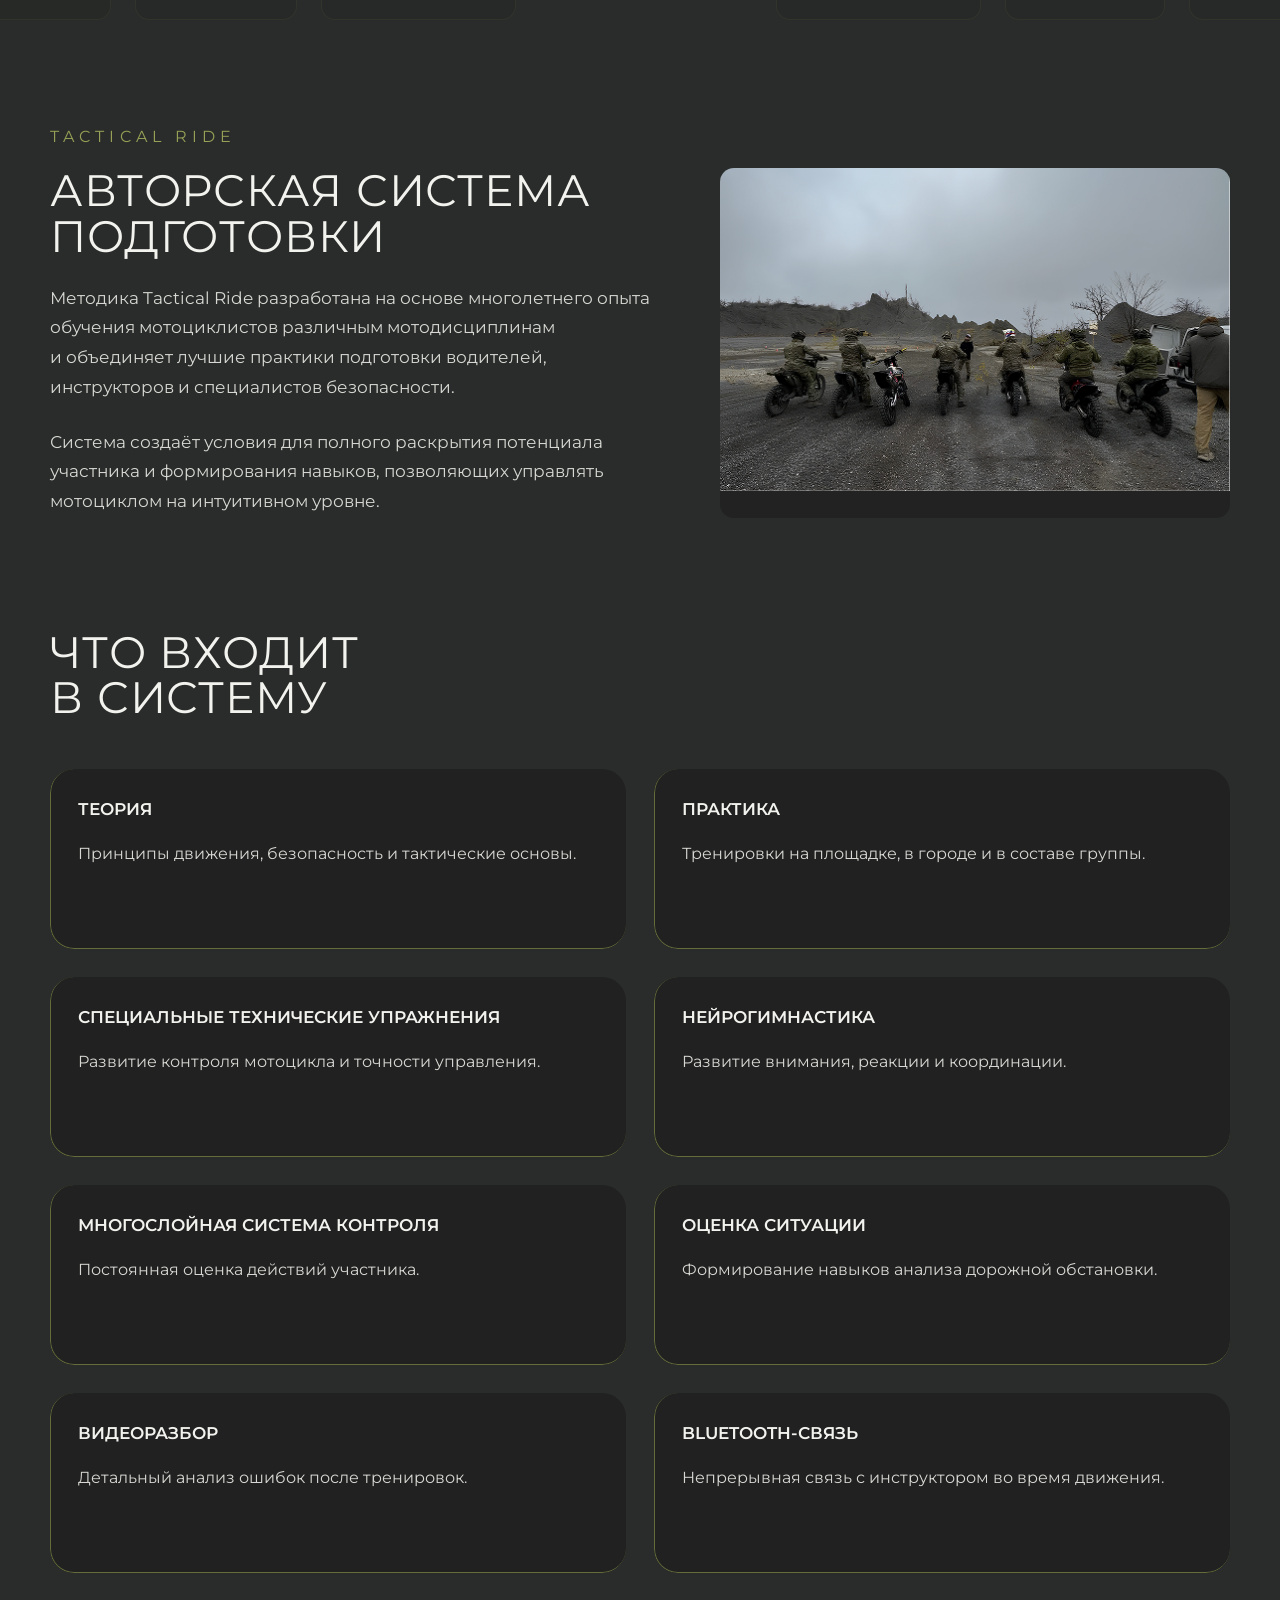
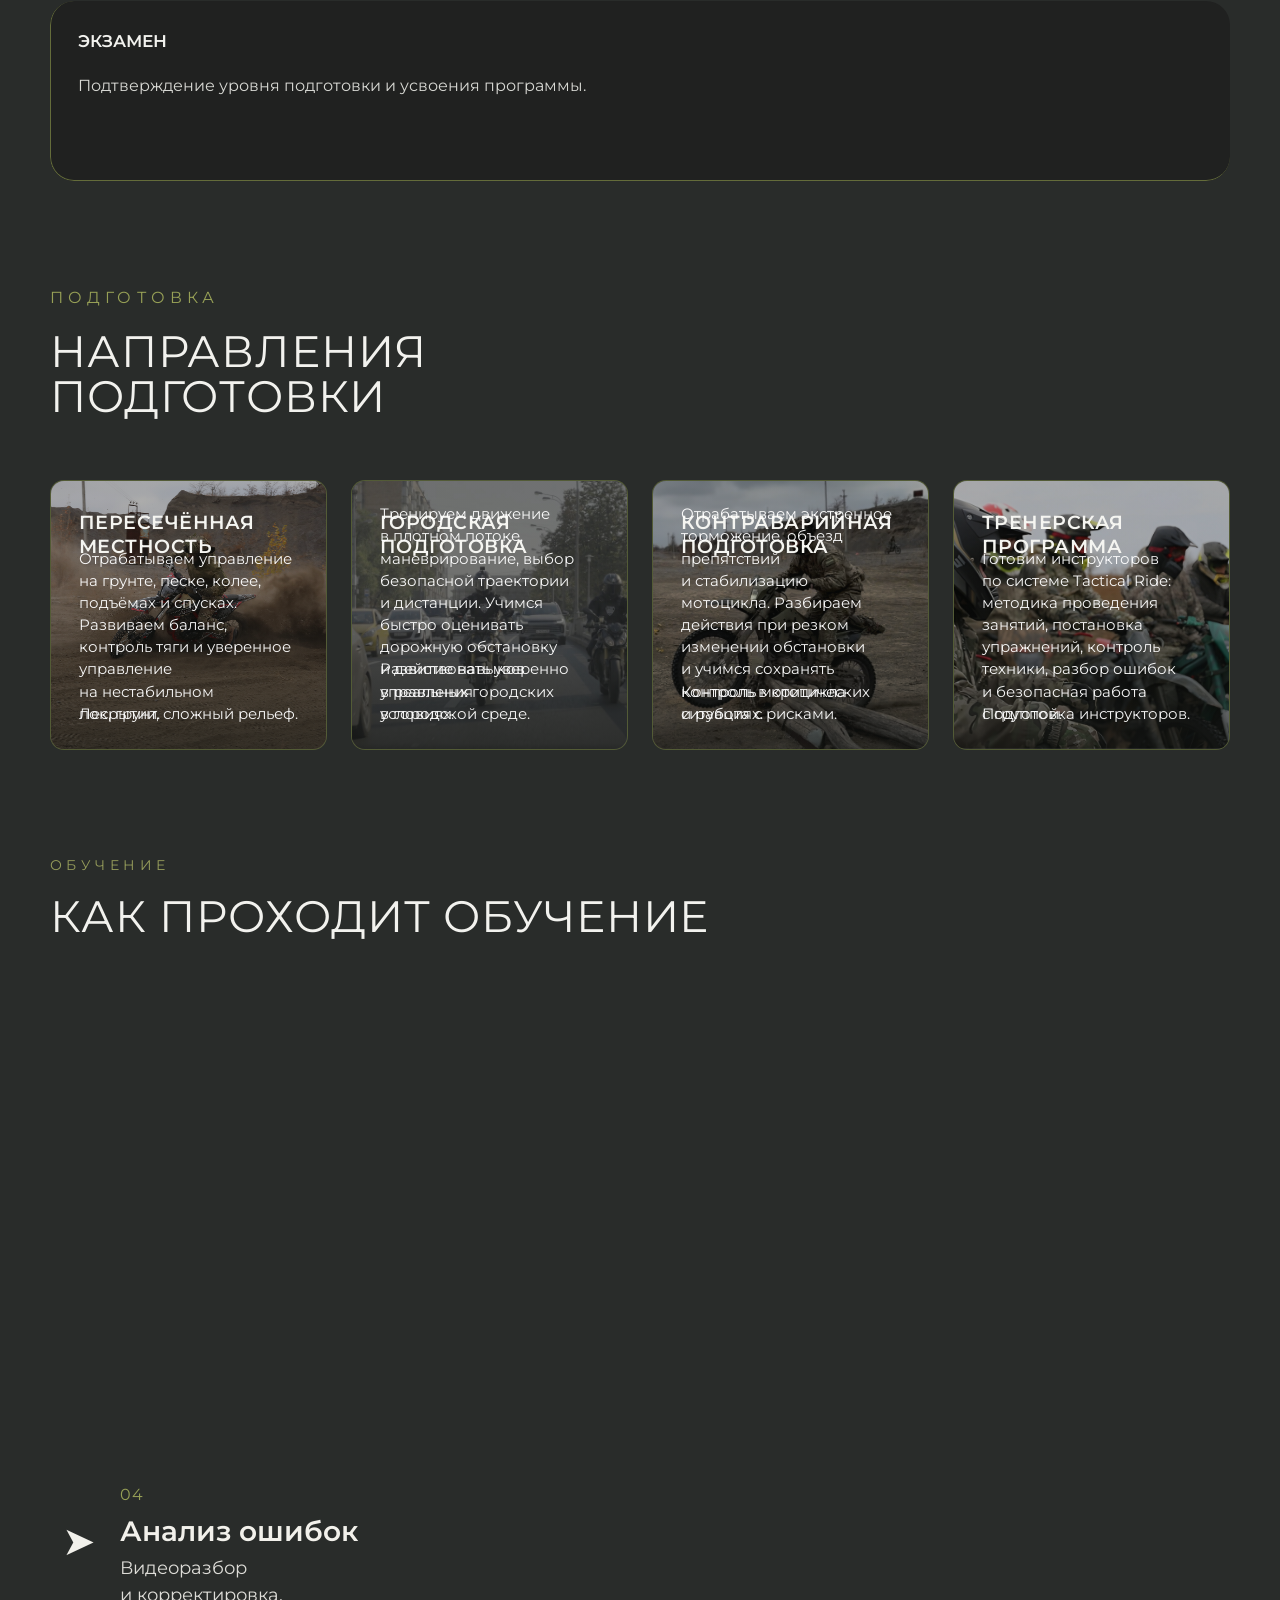
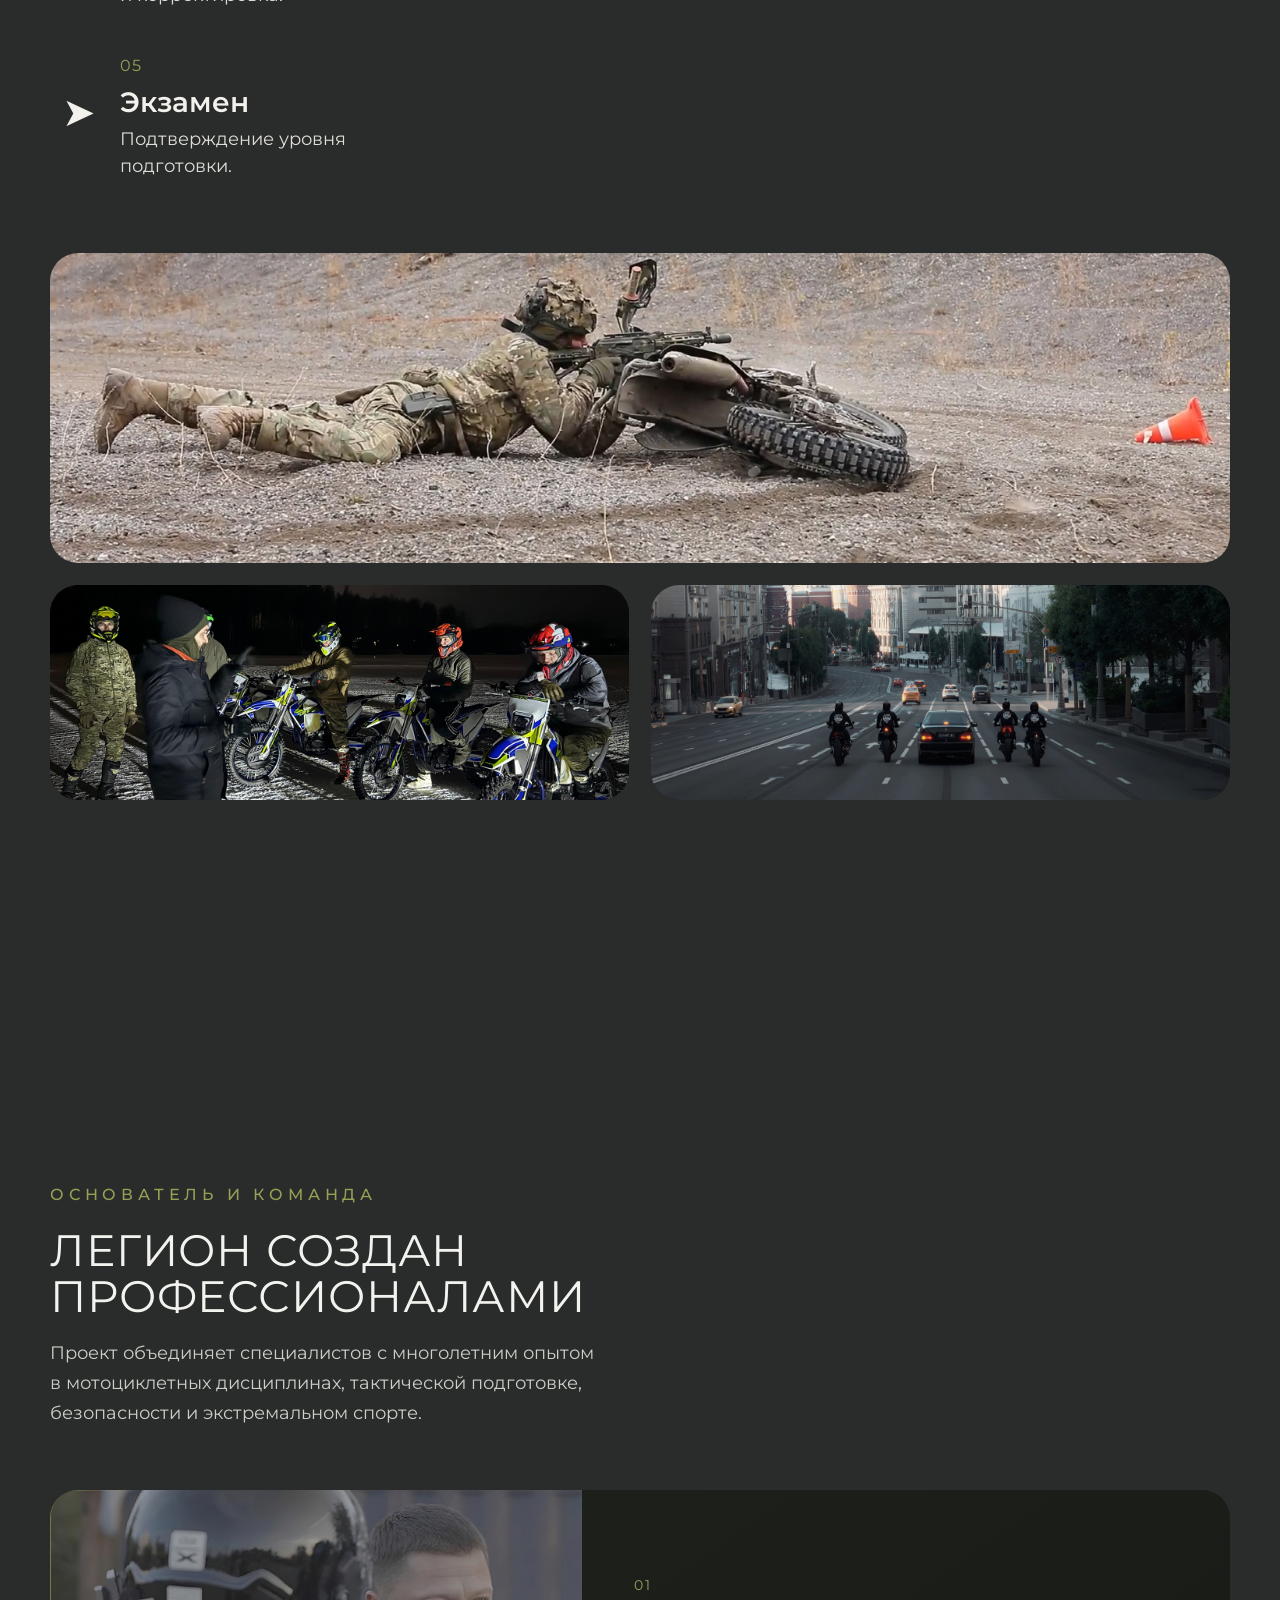
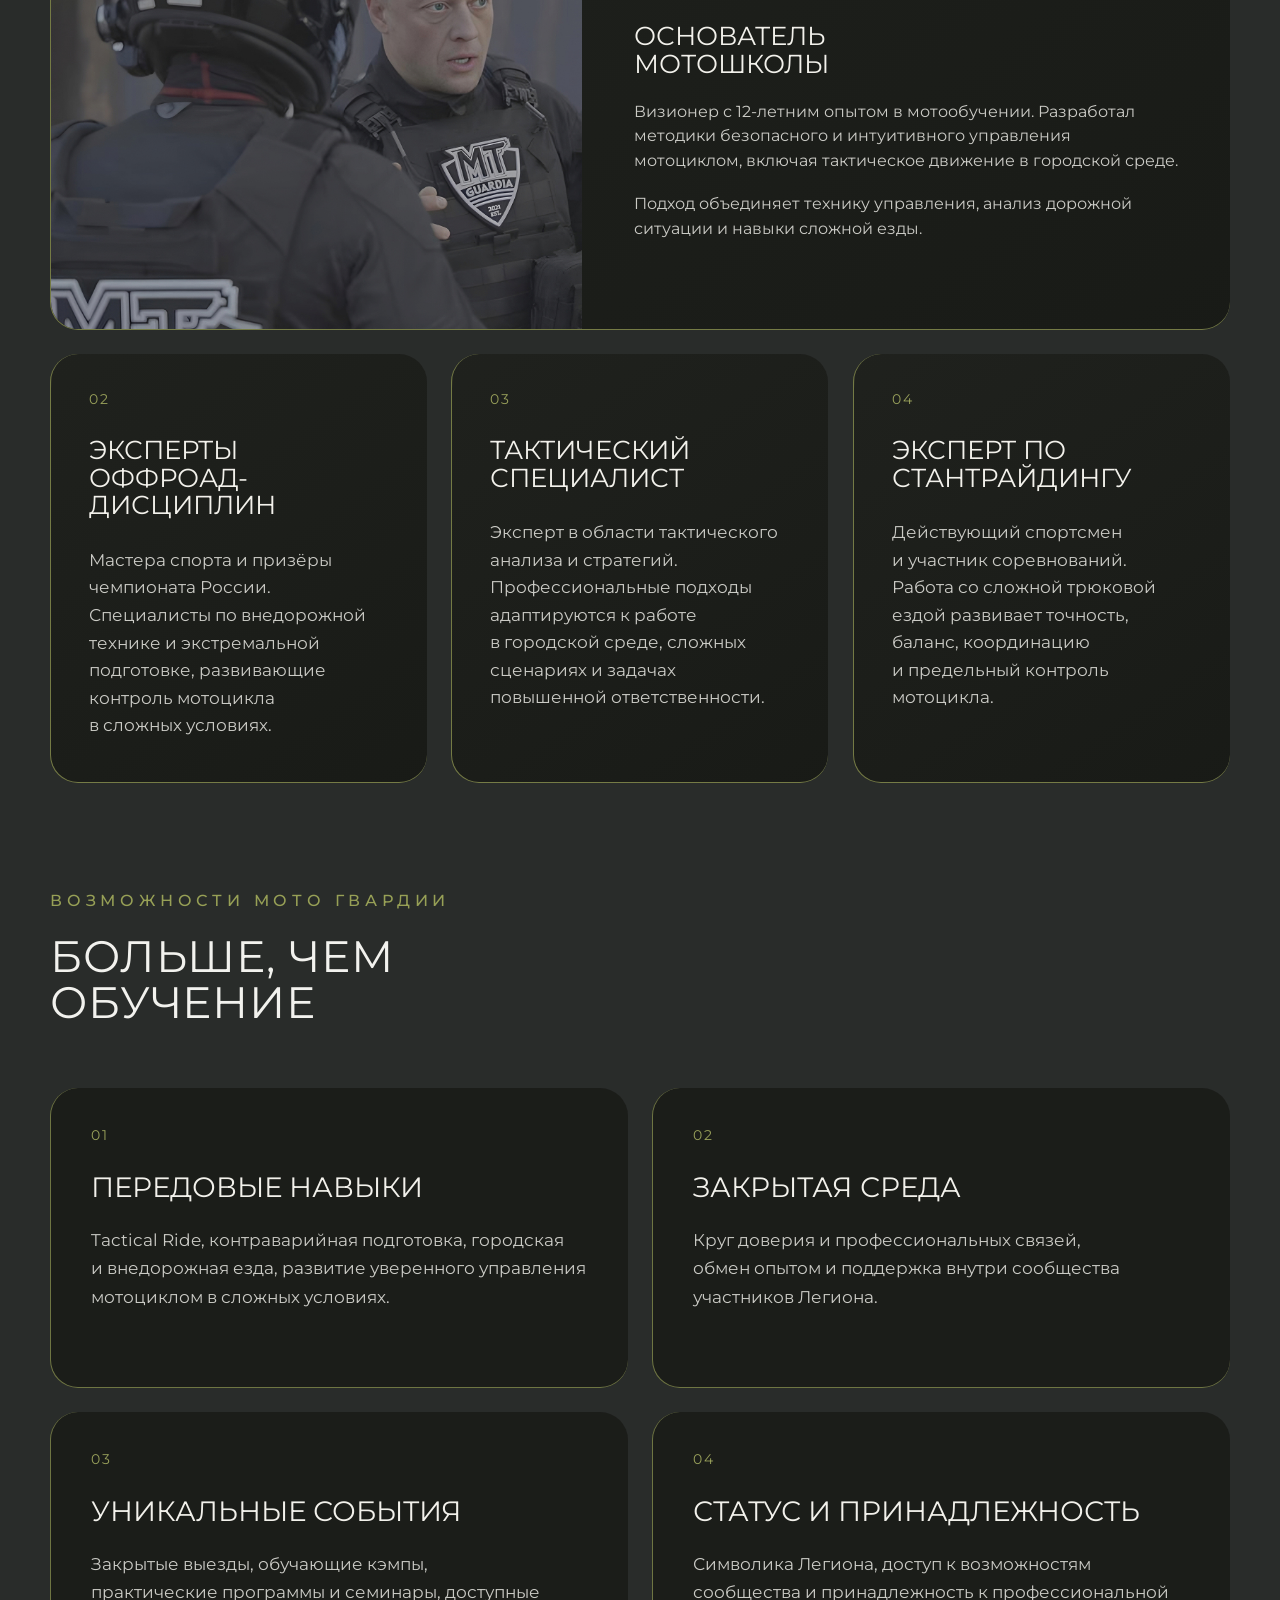
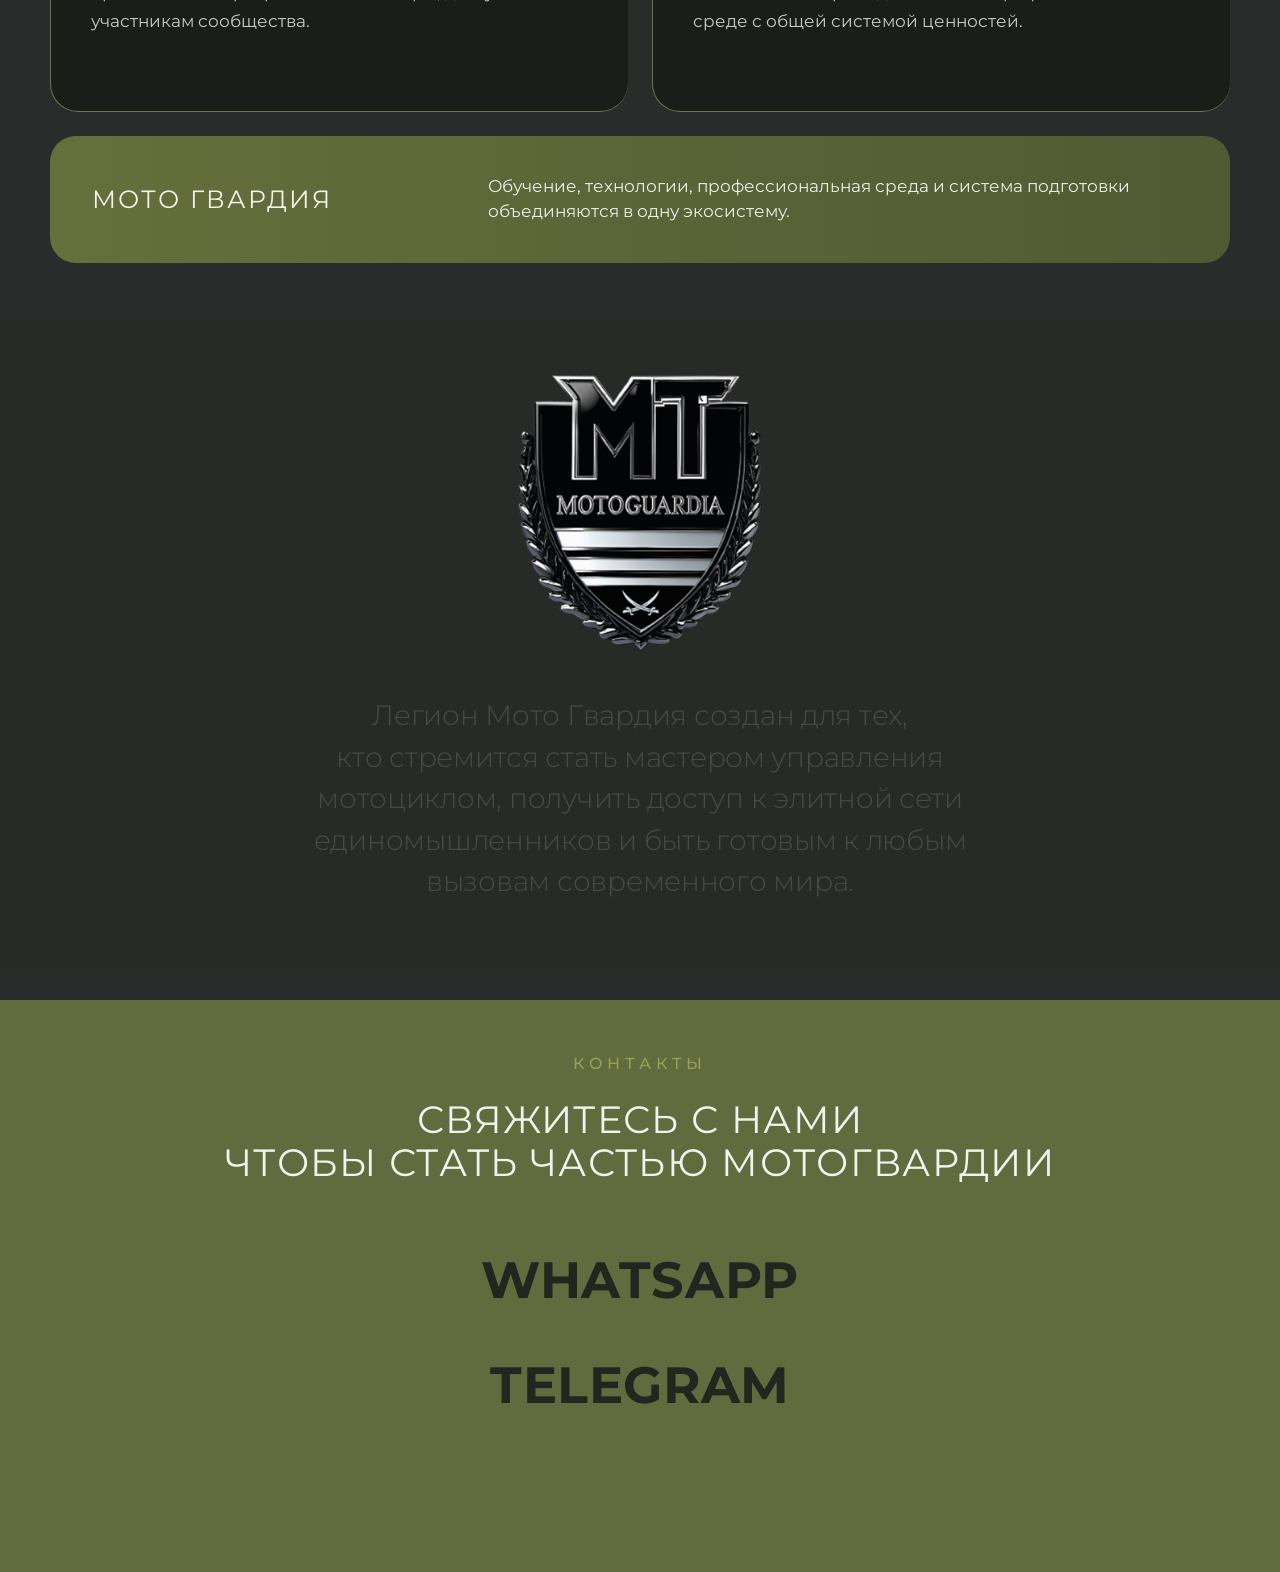
==== commit 8219ebe5: "fix learn more button click" ====
--- a/index.html
+++ b/index.html
@@ -112,7 +112,11 @@
                         СТАТЬ УЧАСТНИКОМ
                     </a>
 
-                    <a href="#about-center" class="button button--outline">
+                    <a
+    href="#about-center"
+    class="button button--outline"
+    onclick="event.preventDefault(); const t=document.querySelector('#about-center'); const h=document.querySelector('.header'); const off=(h?h.getBoundingClientRect().height:0)+12; window.scrollTo({top:t.getBoundingClientRect().top+window.pageYOffset-off, behavior:'smooth'});"
+>
                         УЗНАТЬ ПОДРОБНЕЕ
                     </a>
                 </div>
--- a/css/style.css
+++ b/css/style.css
@@ -11488,3 +11488,34 @@
   }
 }
 
+
+/* =========================================================
+   LEARN MORE BUTTON — CLICK FIX
+========================================================= */
+
+.hero__actions {
+  position: relative !important;
+  z-index: 50 !important;
+  pointer-events: auto !important;
+}
+
+.hero__actions .button,
+.hero__actions .button--outline,
+.hero__actions a[href="#about-center"] {
+  position: relative !important;
+  z-index: 60 !important;
+  pointer-events: auto !important;
+  cursor: pointer !important;
+}
+
+/* декоративные слои hero не должны ловить клики */
+.hero::before,
+.hero::after,
+.hero__media::before,
+.hero__media::after,
+.hero__overlay,
+.hero__video::before,
+.hero__video::after {
+  pointer-events: none !important;
+}
+
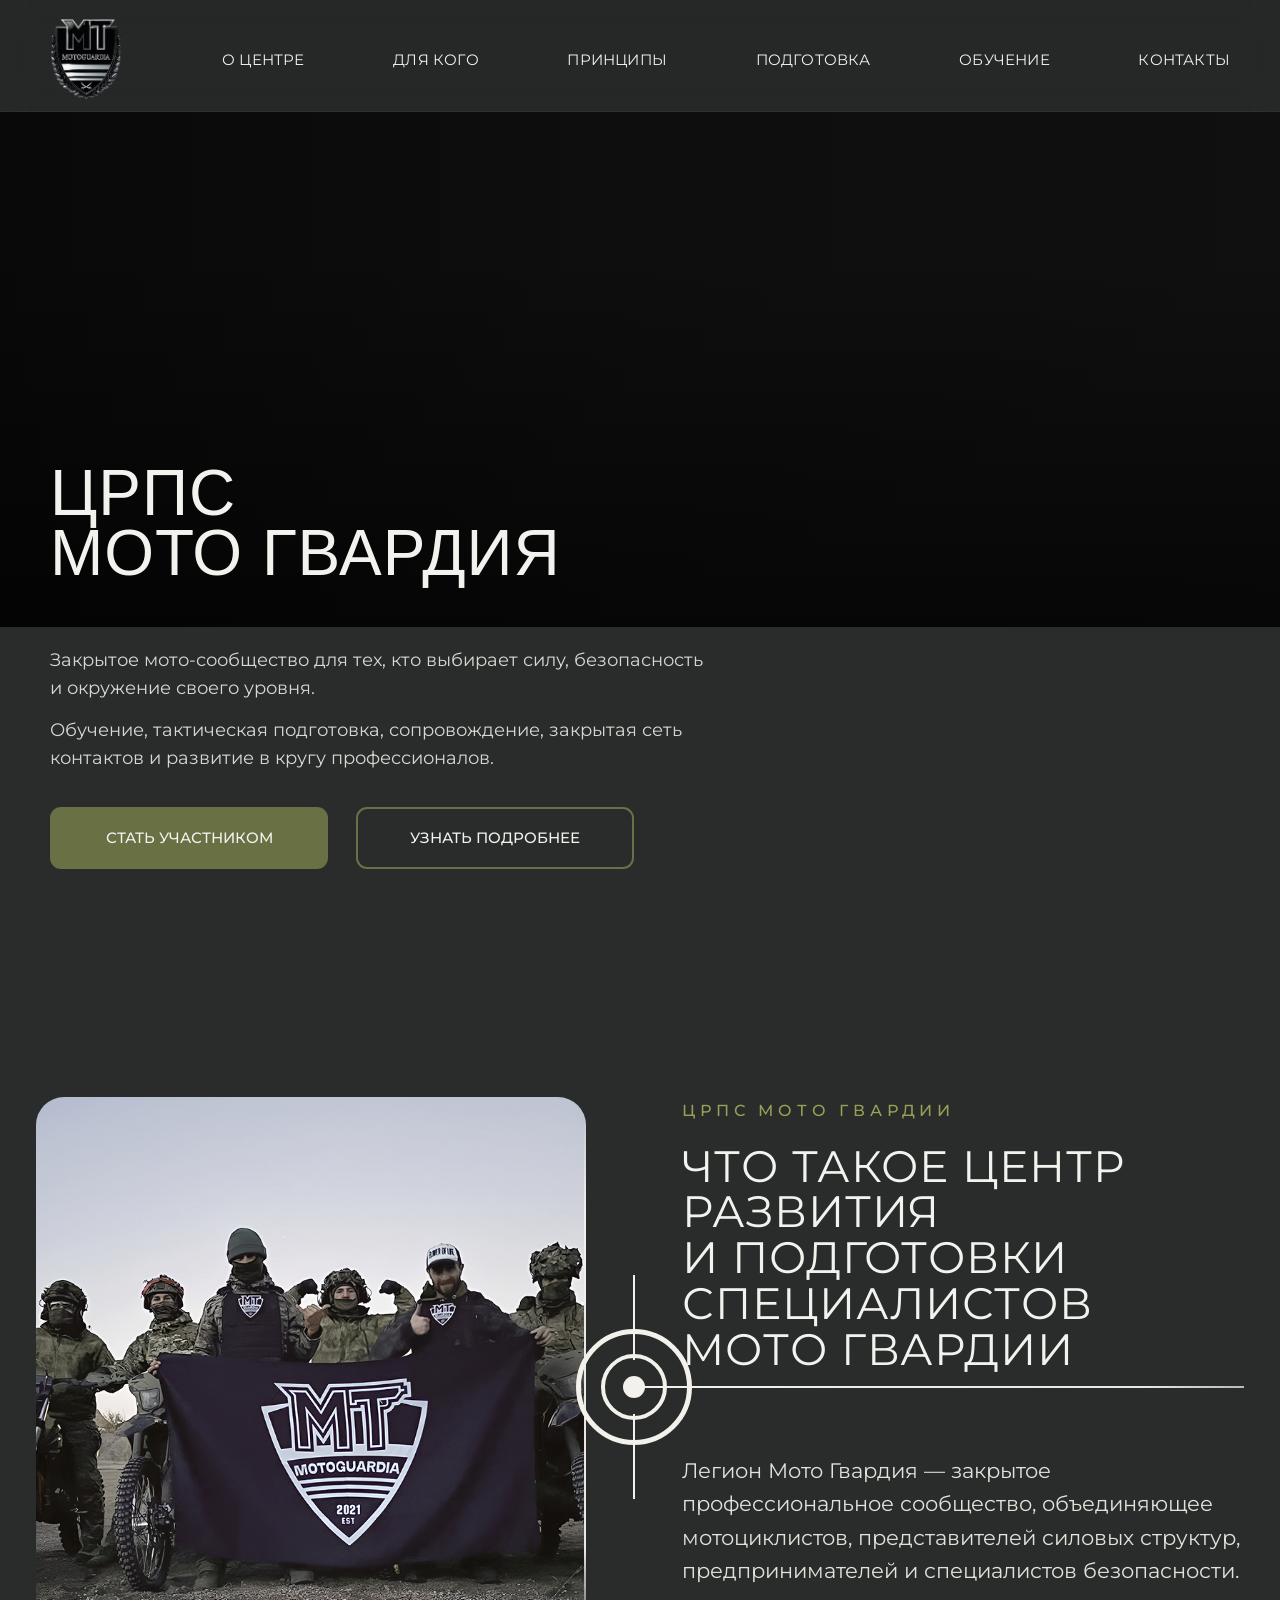
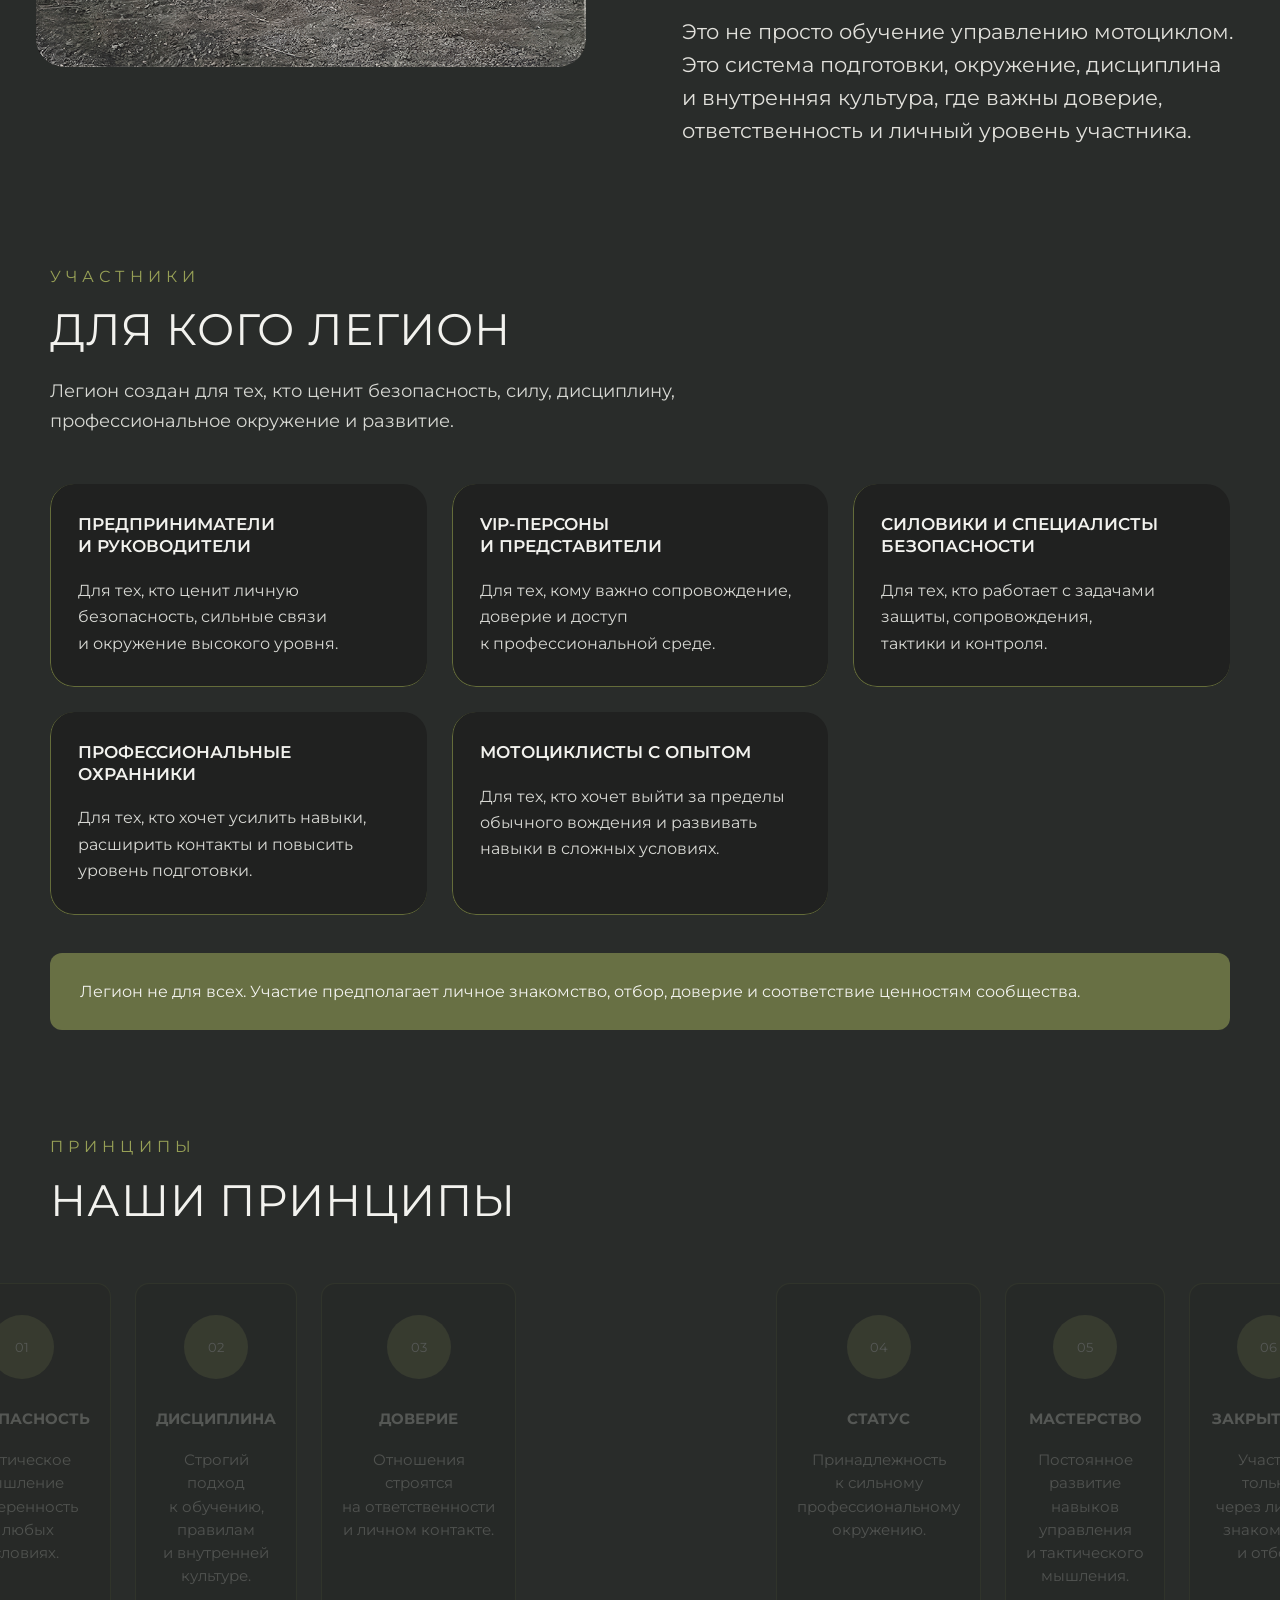
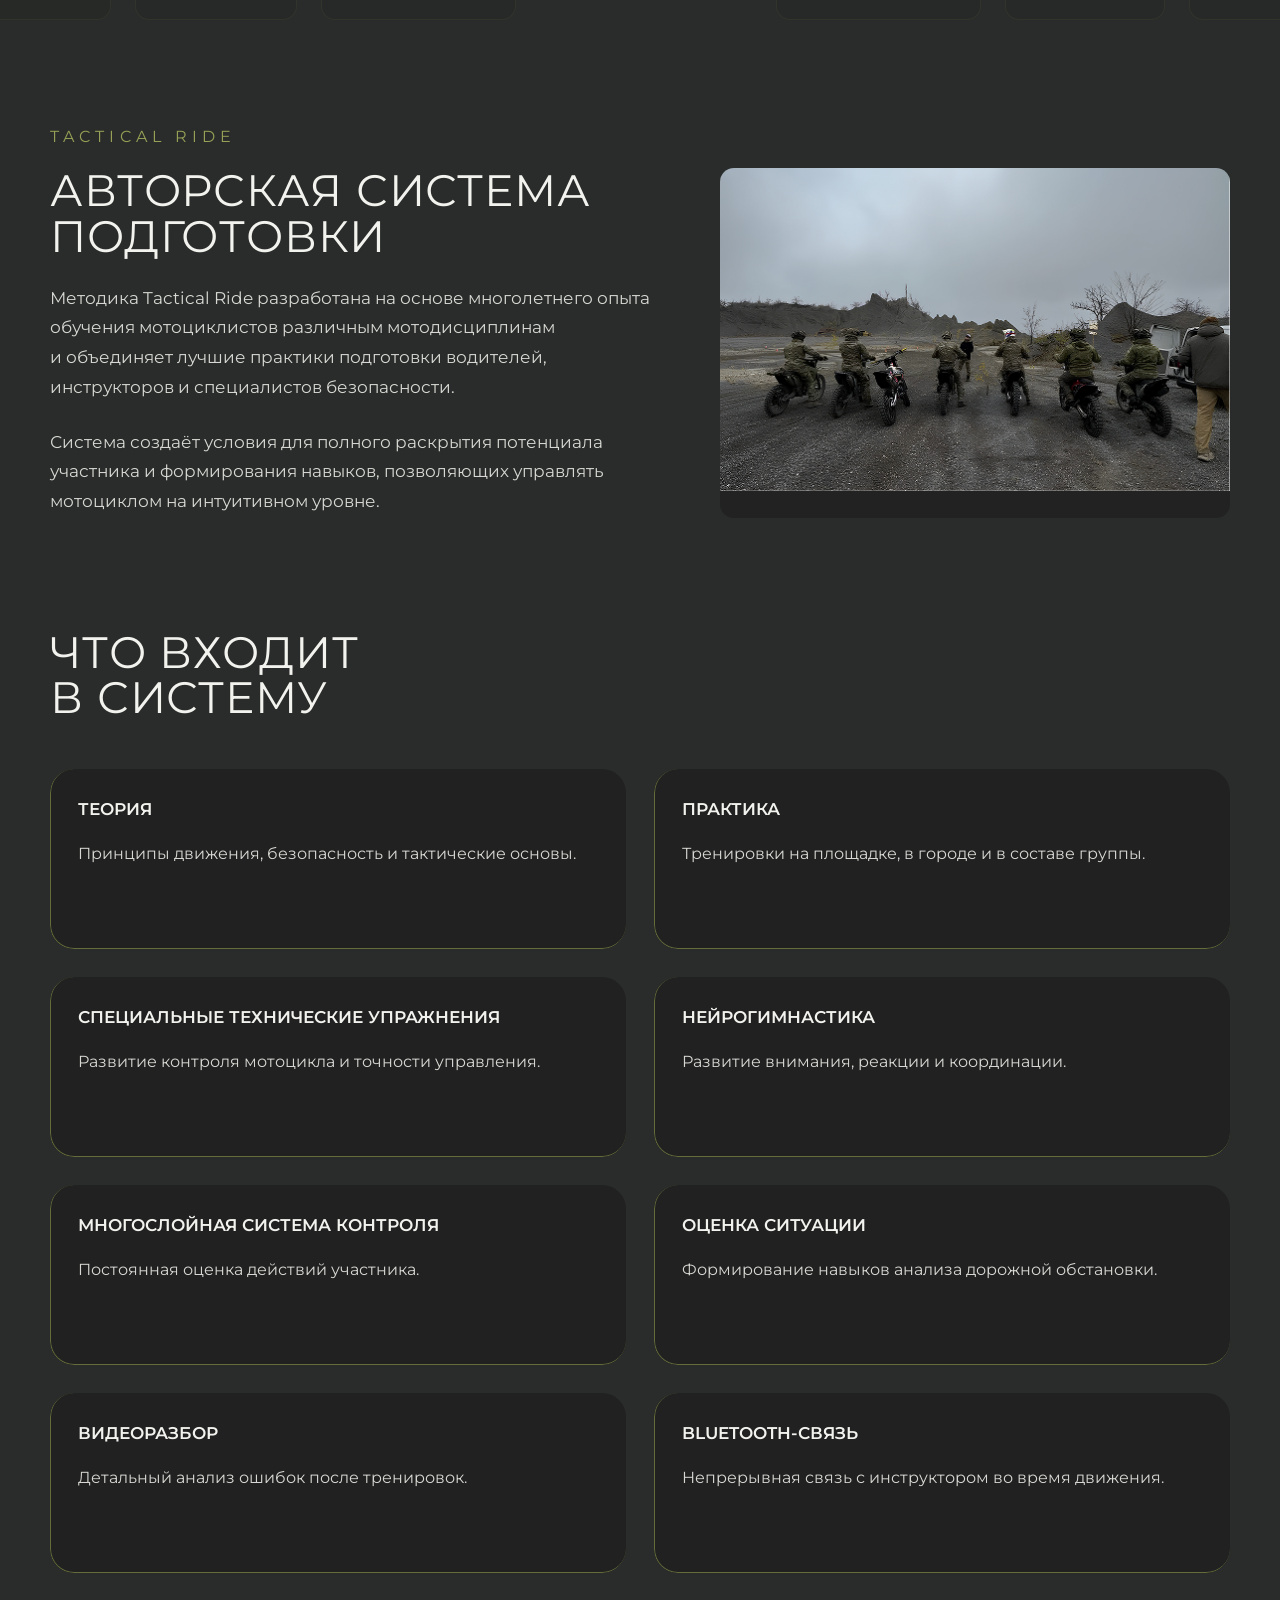
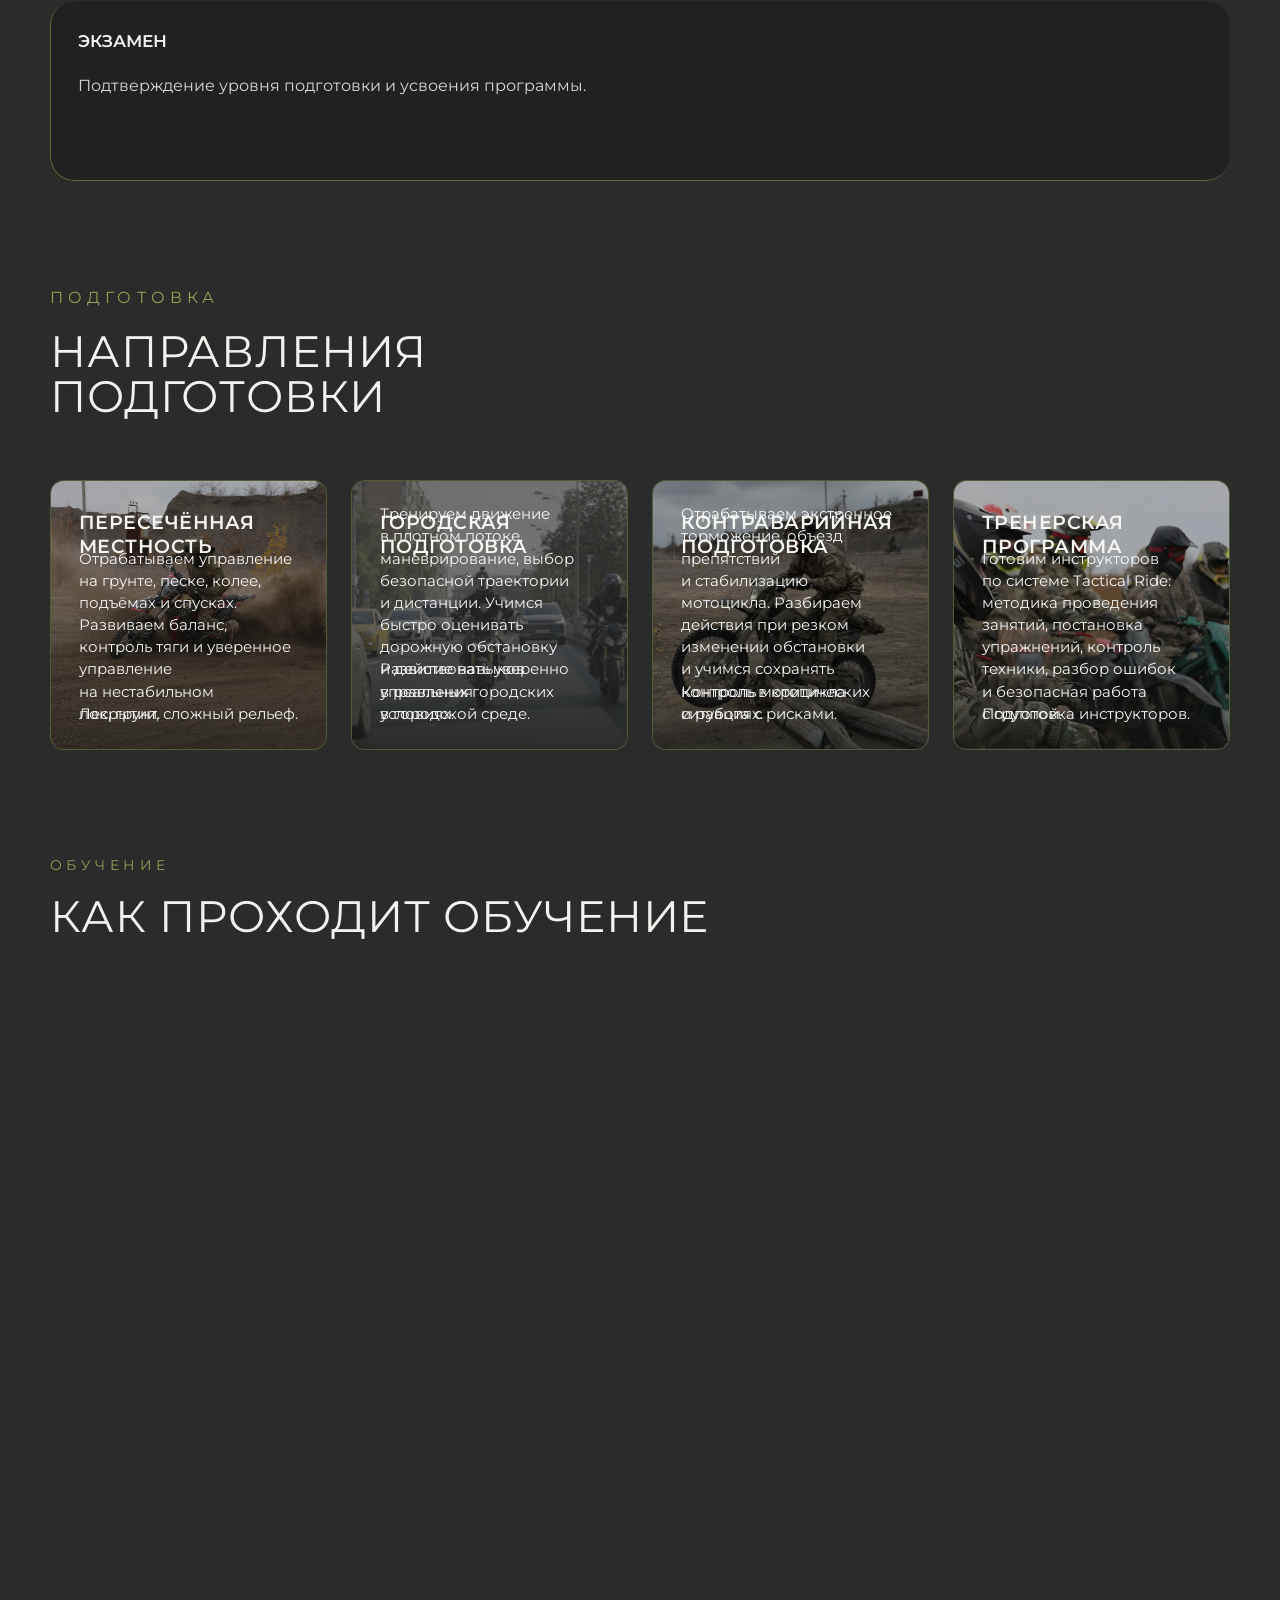
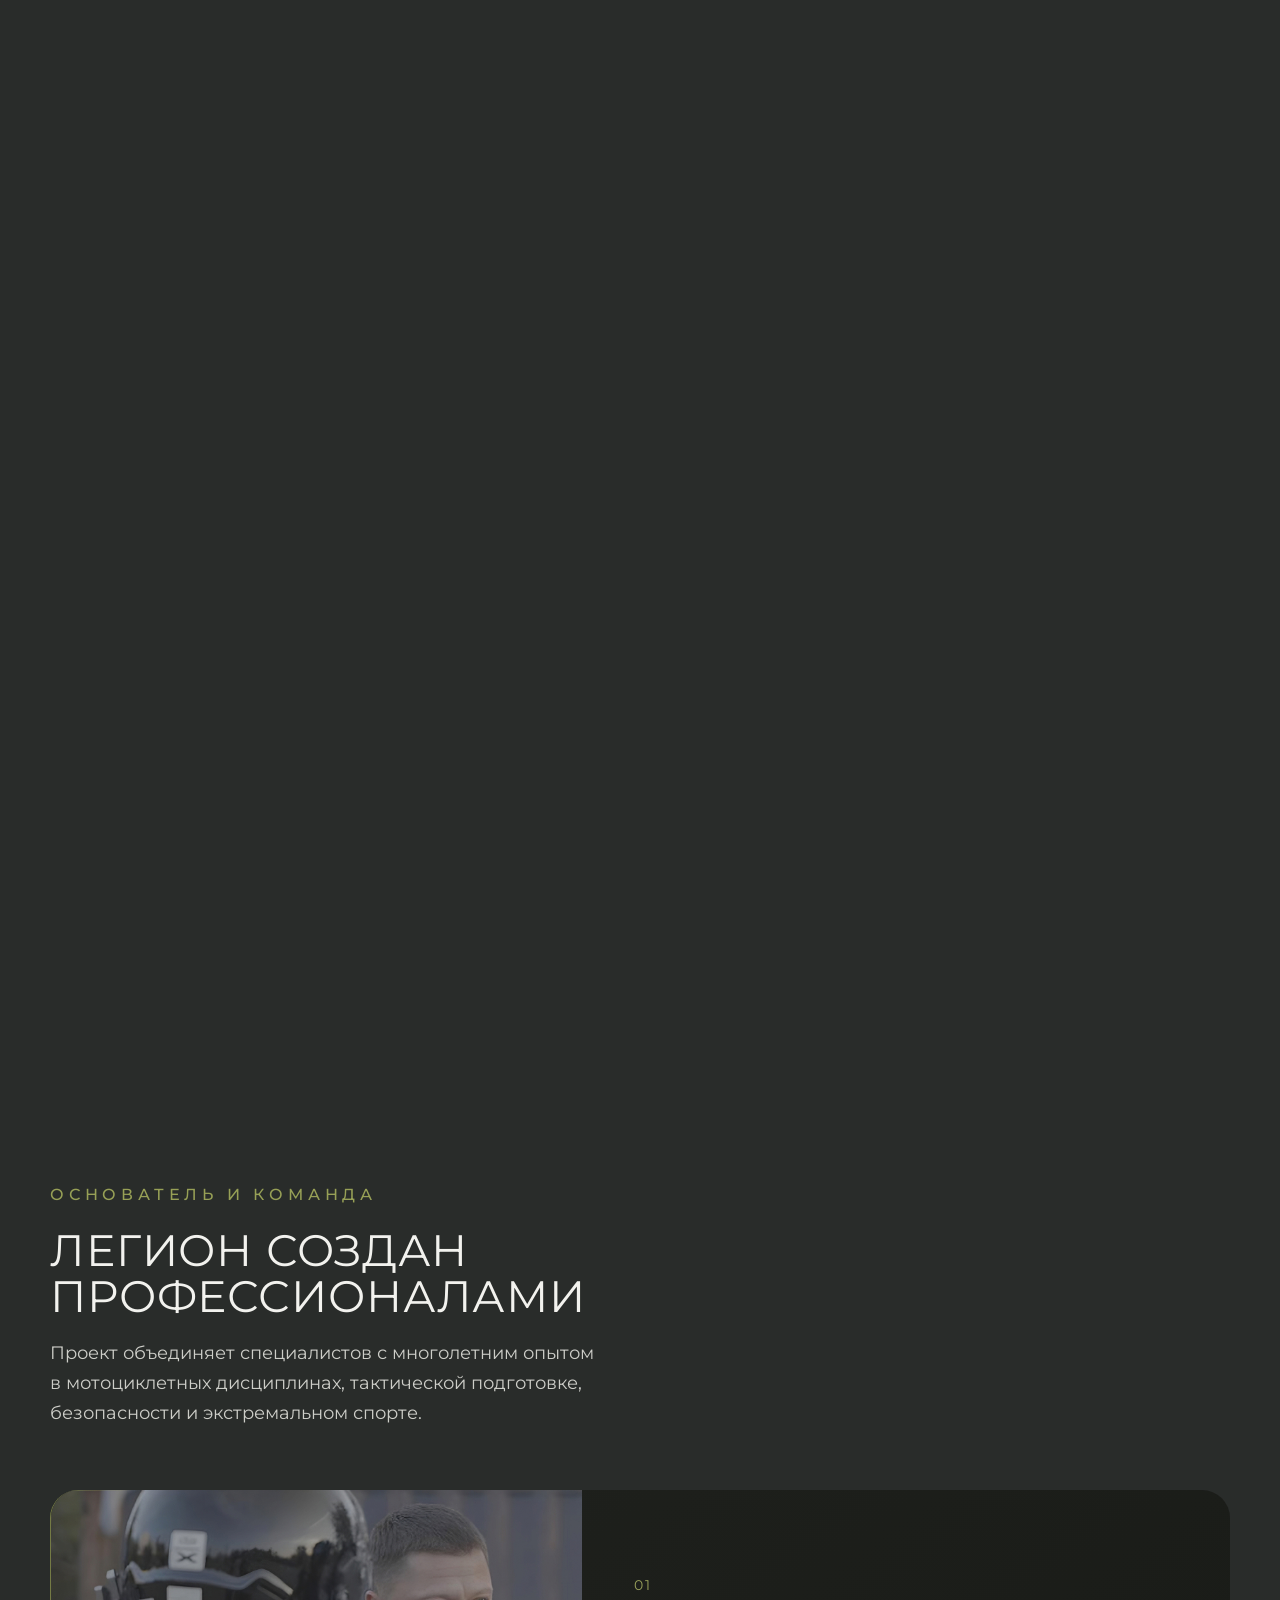
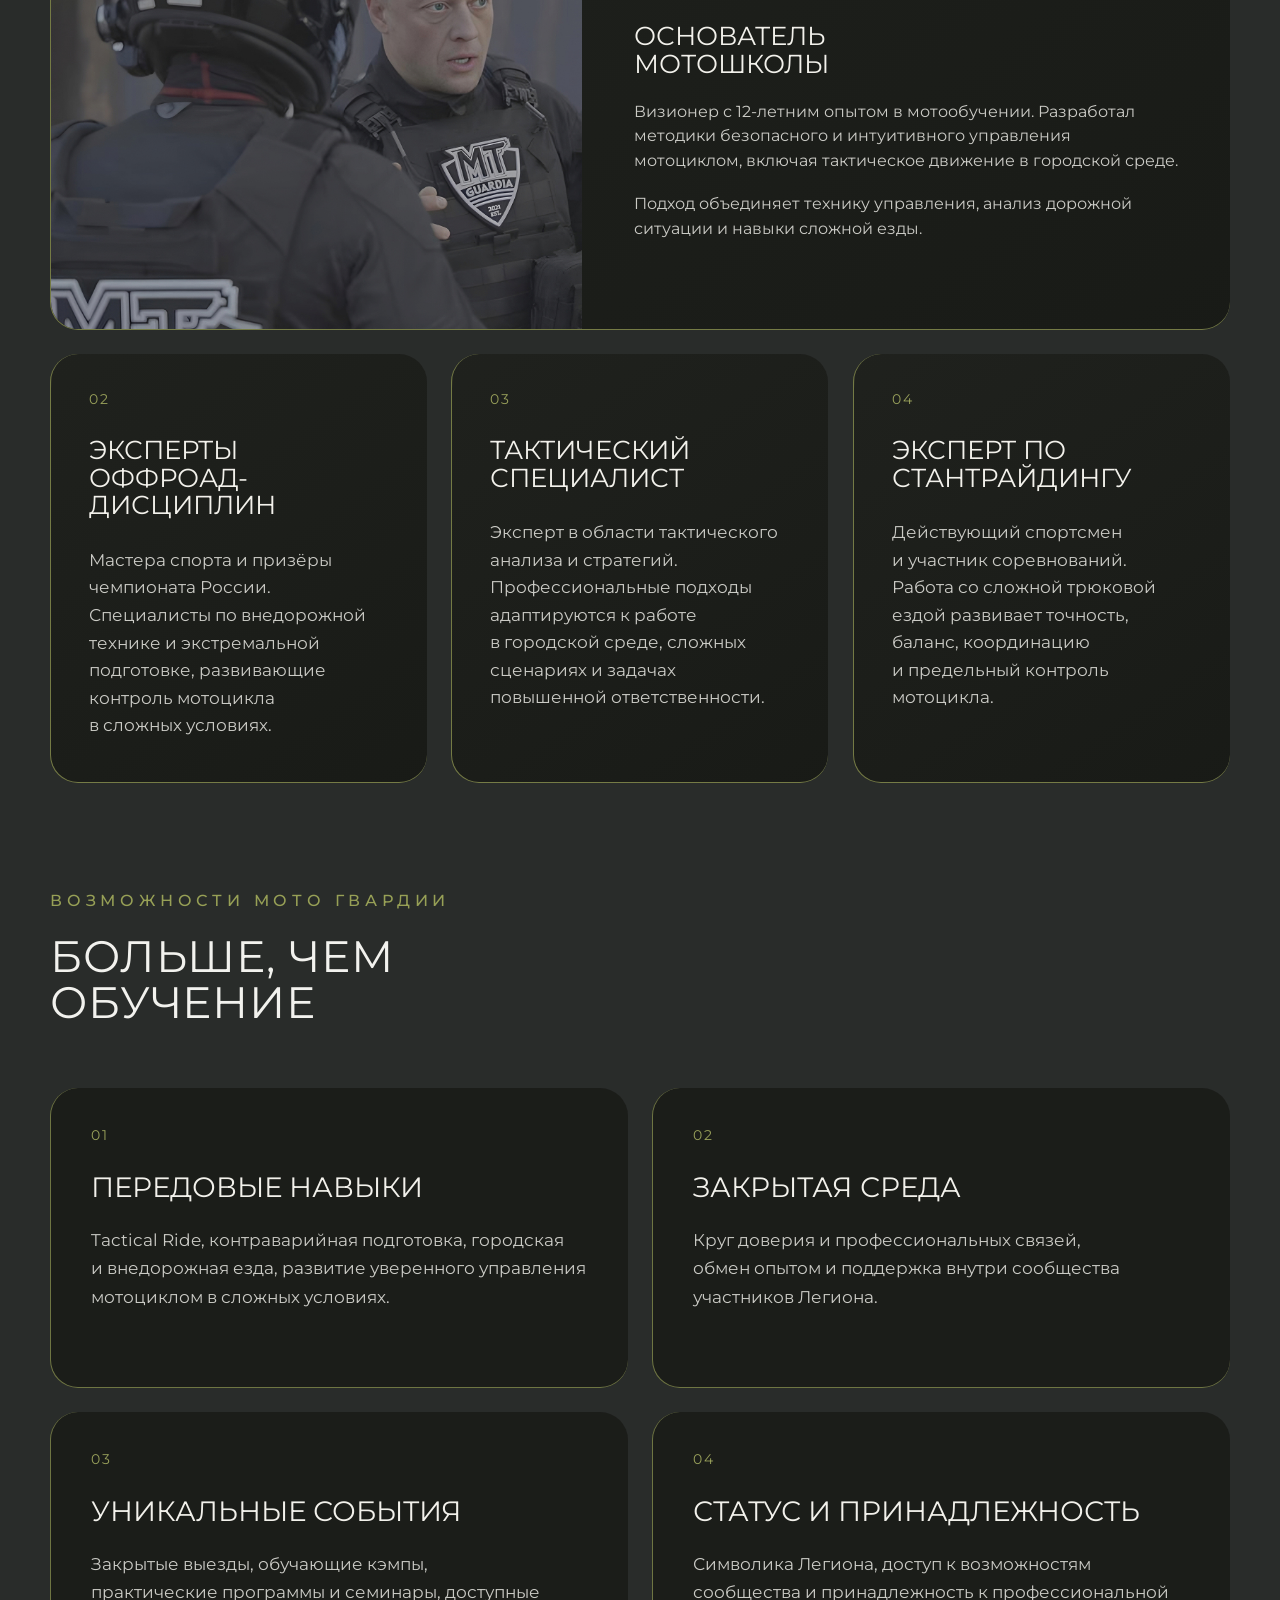
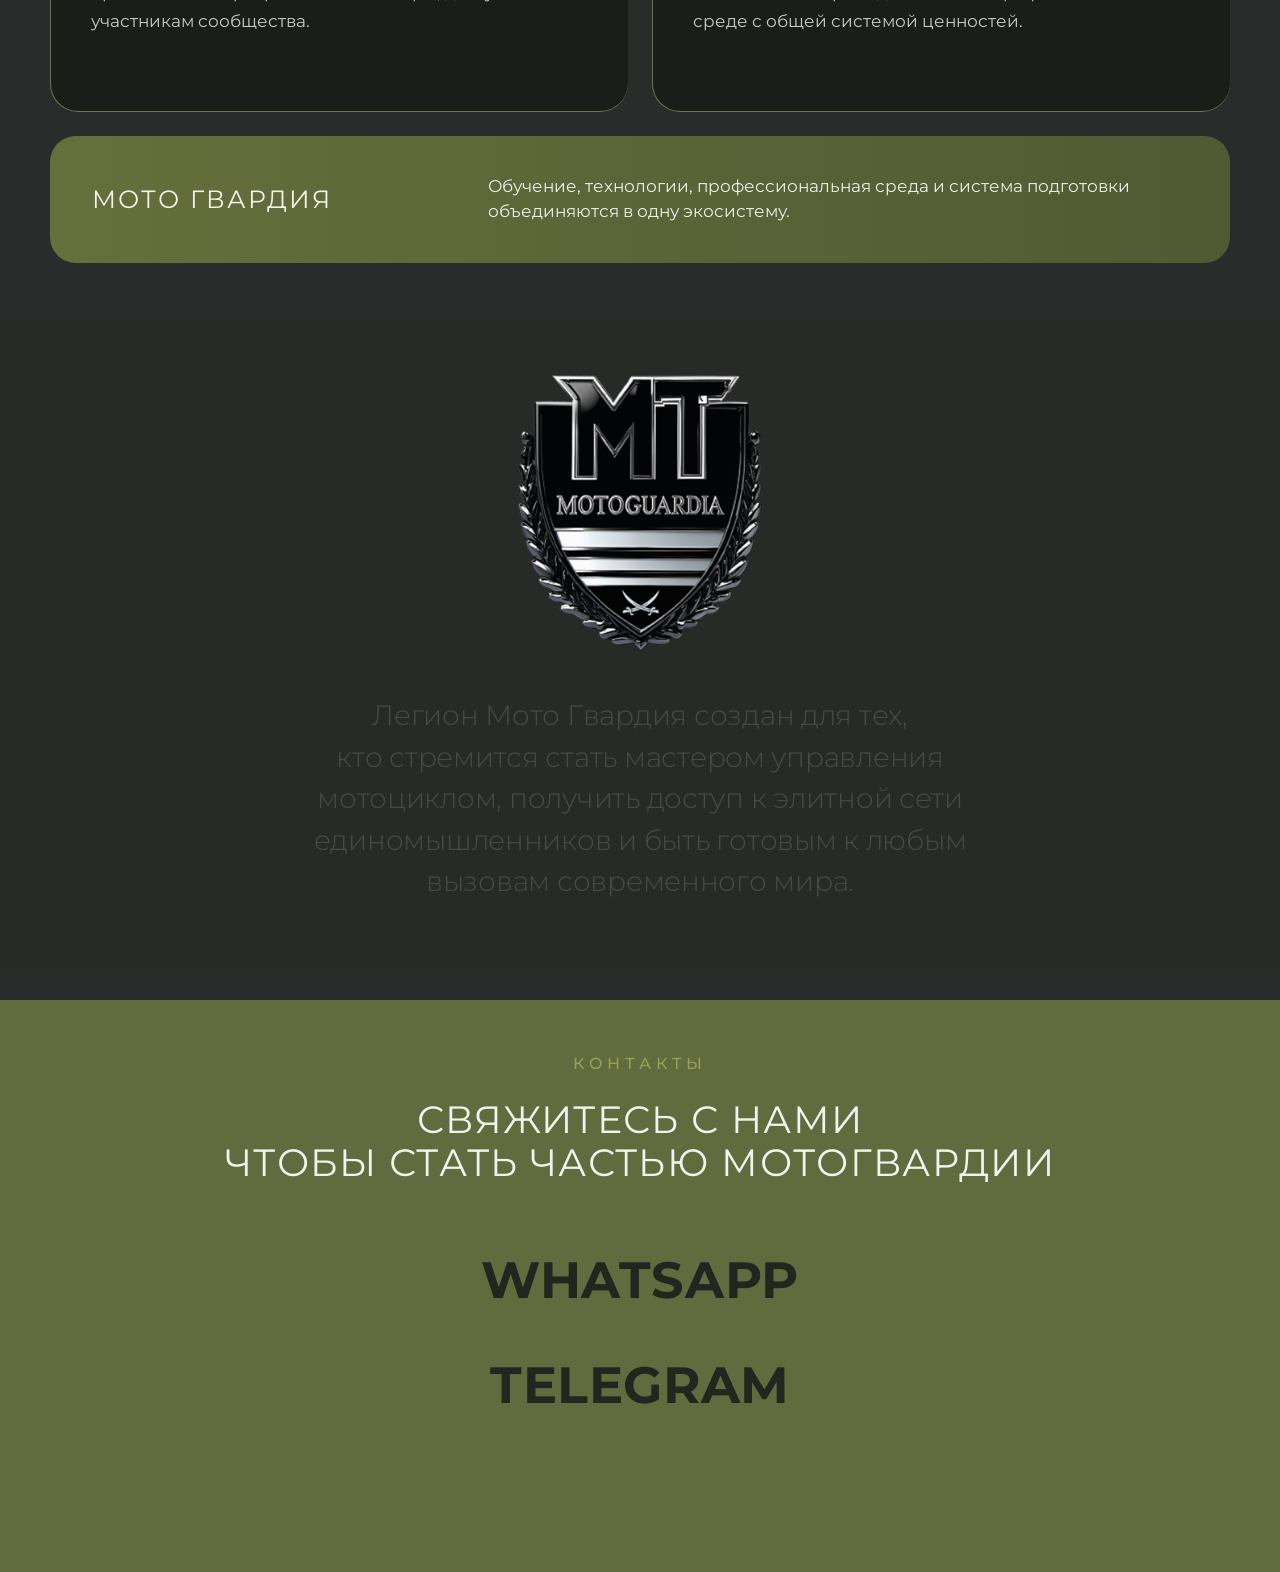
==== commit 662abc41: "fix all internal navigation links" ====
--- a/index.html
+++ b/index.html
@@ -49,7 +49,7 @@
         </button>
 
         <nav class="nav">
-            <a href="#about">О ЦЕНТРЕ</a>
+            <a href="#about-center">О ЦЕНТРЕ</a>
             <a href="#audience">ДЛЯ КОГО</a>
             <a href="#principles">ПРИНЦИПЫ</a>
             <a href="#training">ПОДГОТОВКА</a>
@@ -115,7 +115,7 @@
                     <a
     href="#about-center"
     class="button button--outline"
-    onclick="event.preventDefault(); const t=document.querySelector('#about-center'); const h=document.querySelector('.header'); const off=(h?h.getBoundingClientRect().height:0)+12; window.scrollTo({top:t.getBoundingClientRect().top+window.pageYOffset-off, behavior:'smooth'});"
+   #about-center'); const h=document.querySelector('.header'); const off=(h?h.getBoundingClientRect().height:0)+12; window.scrollTo({top:t.getBoundingClientRect().top+window.pageYOffset-off, behavior:'smooth'});"
 >
                         УЗНАТЬ ПОДРОБНЕЕ
                     </a>
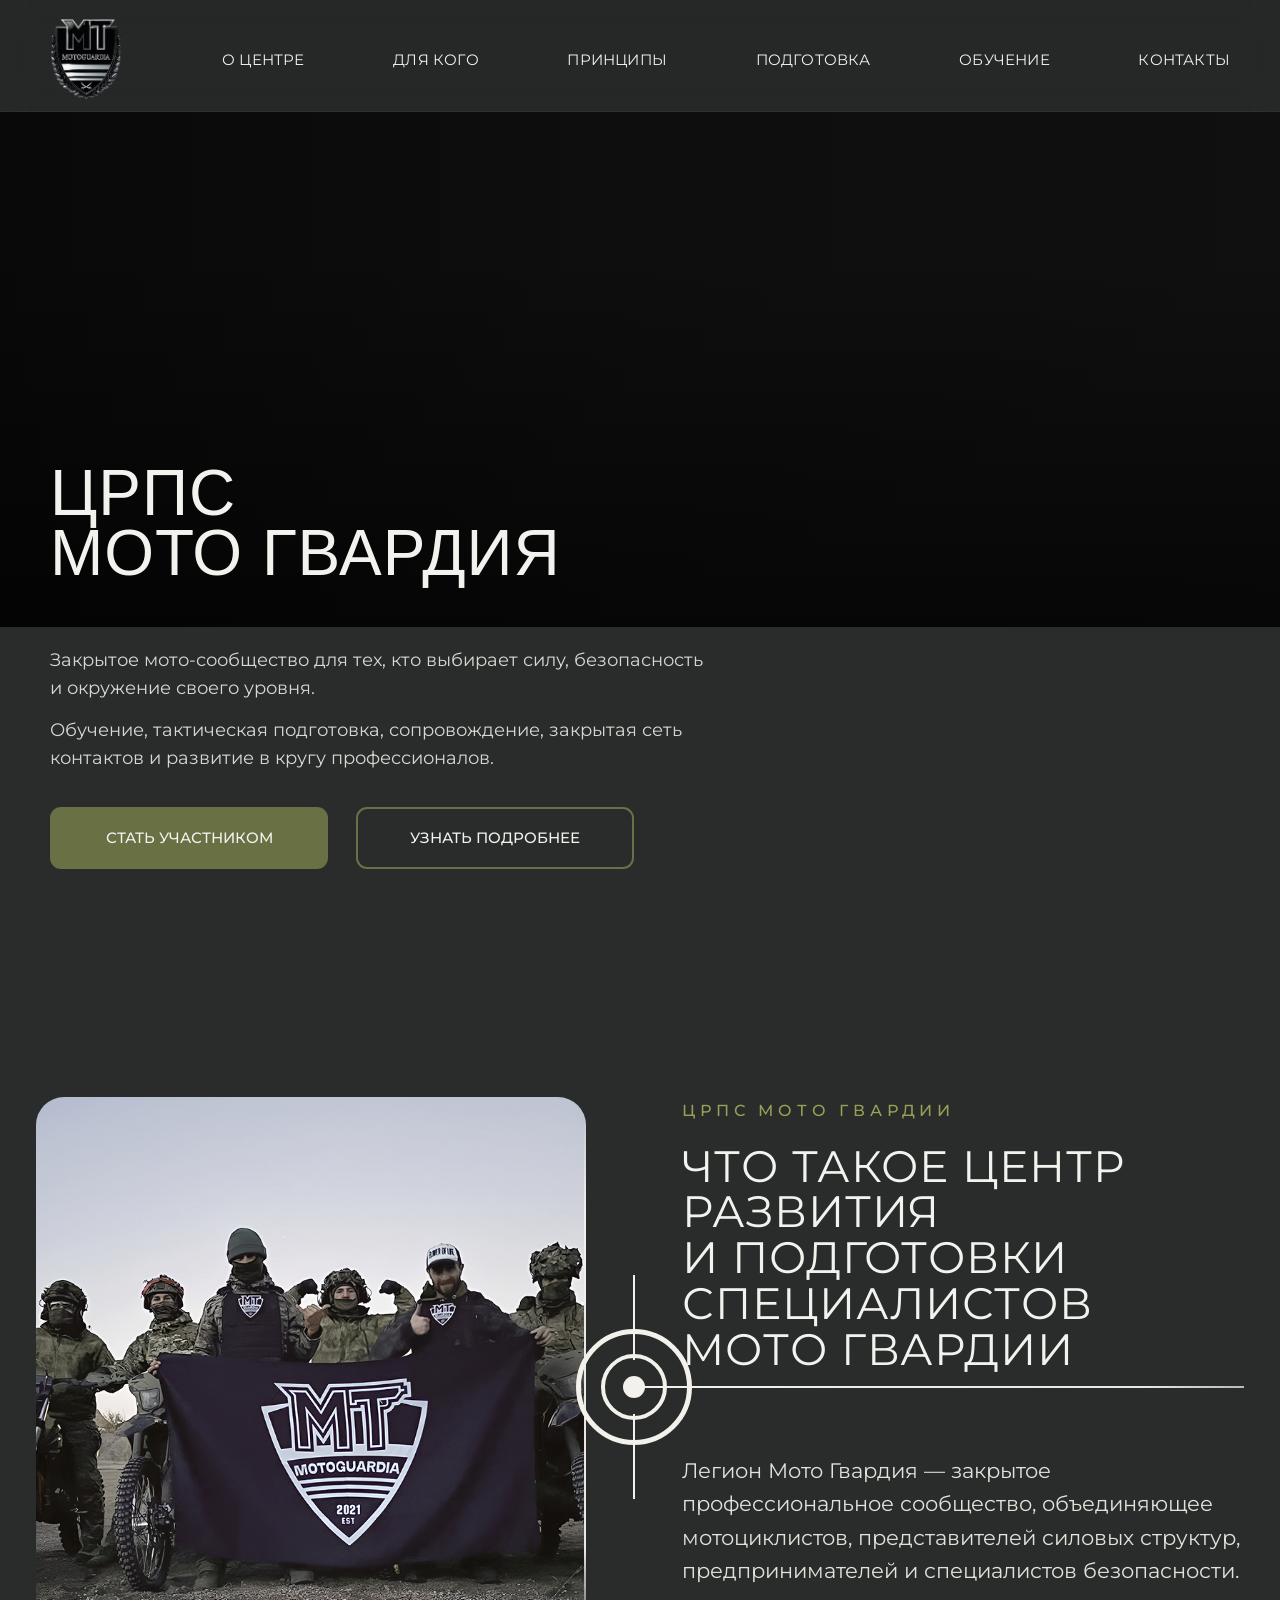
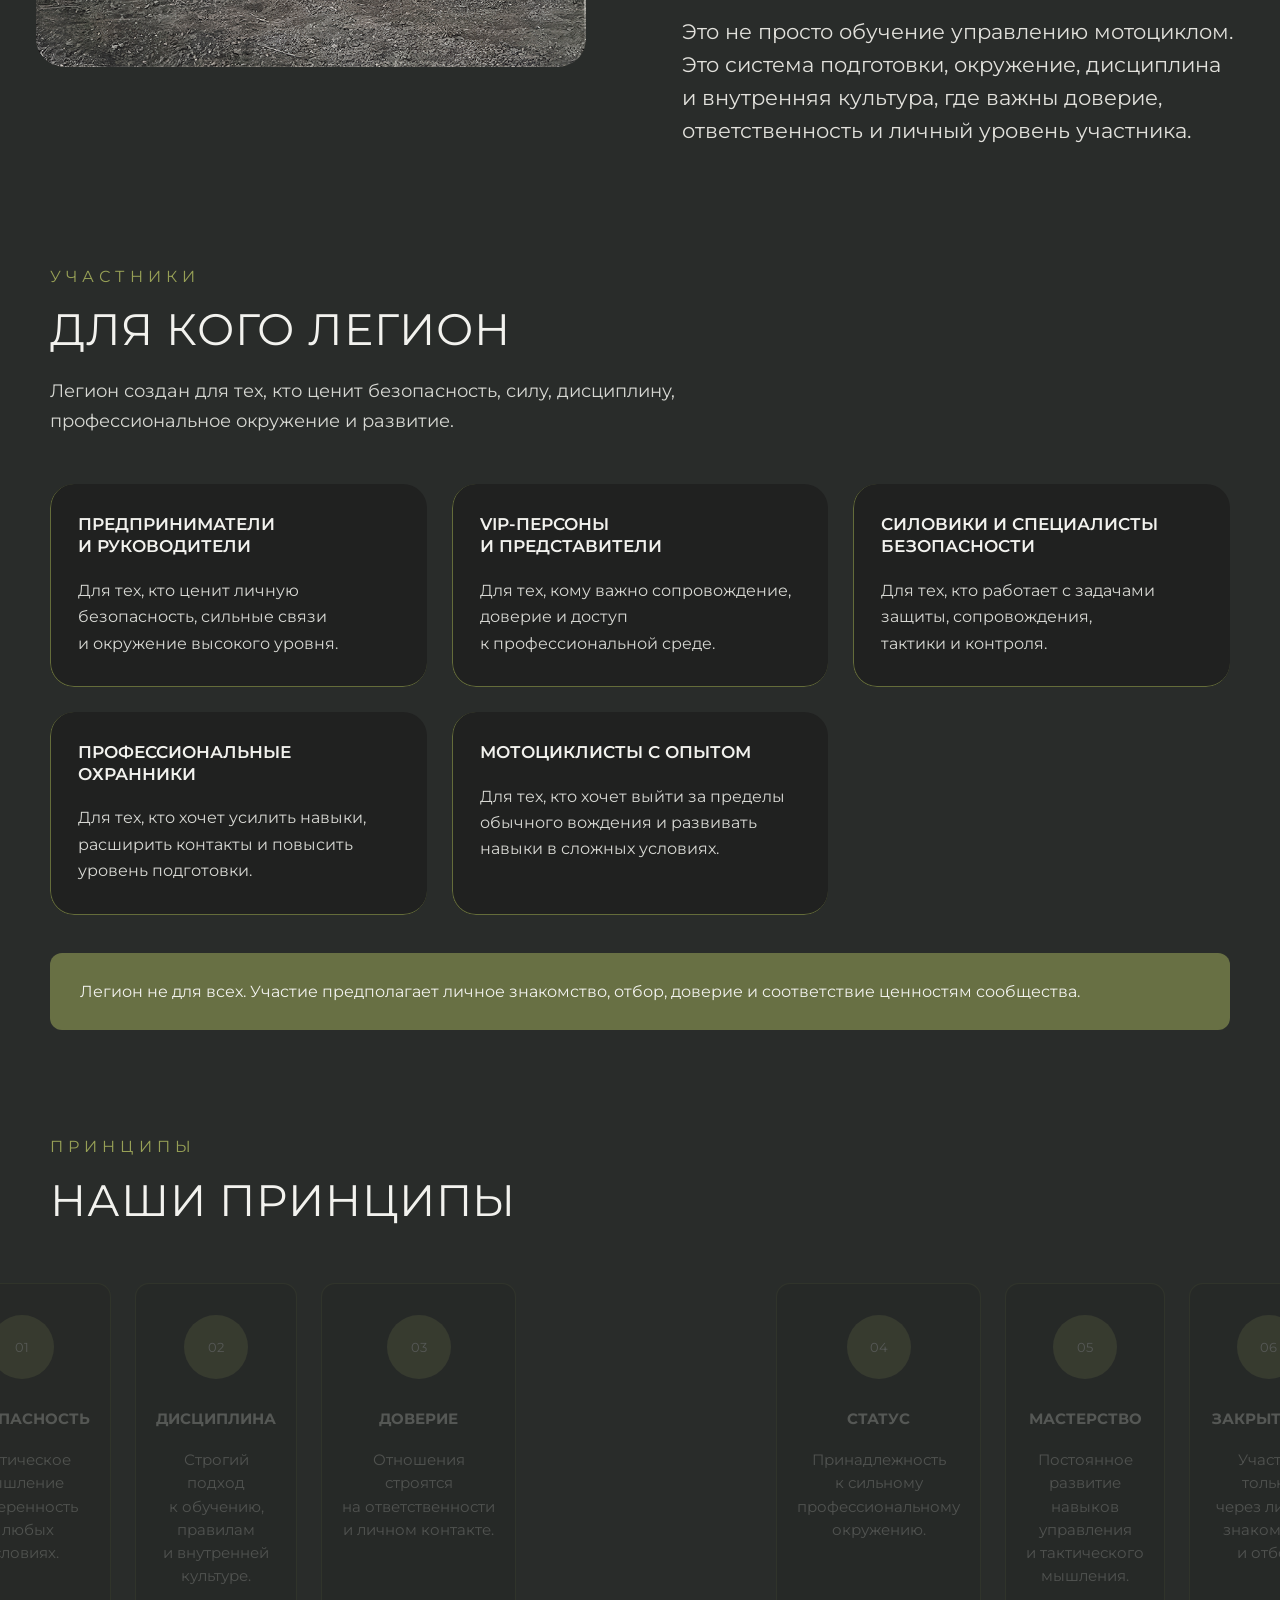
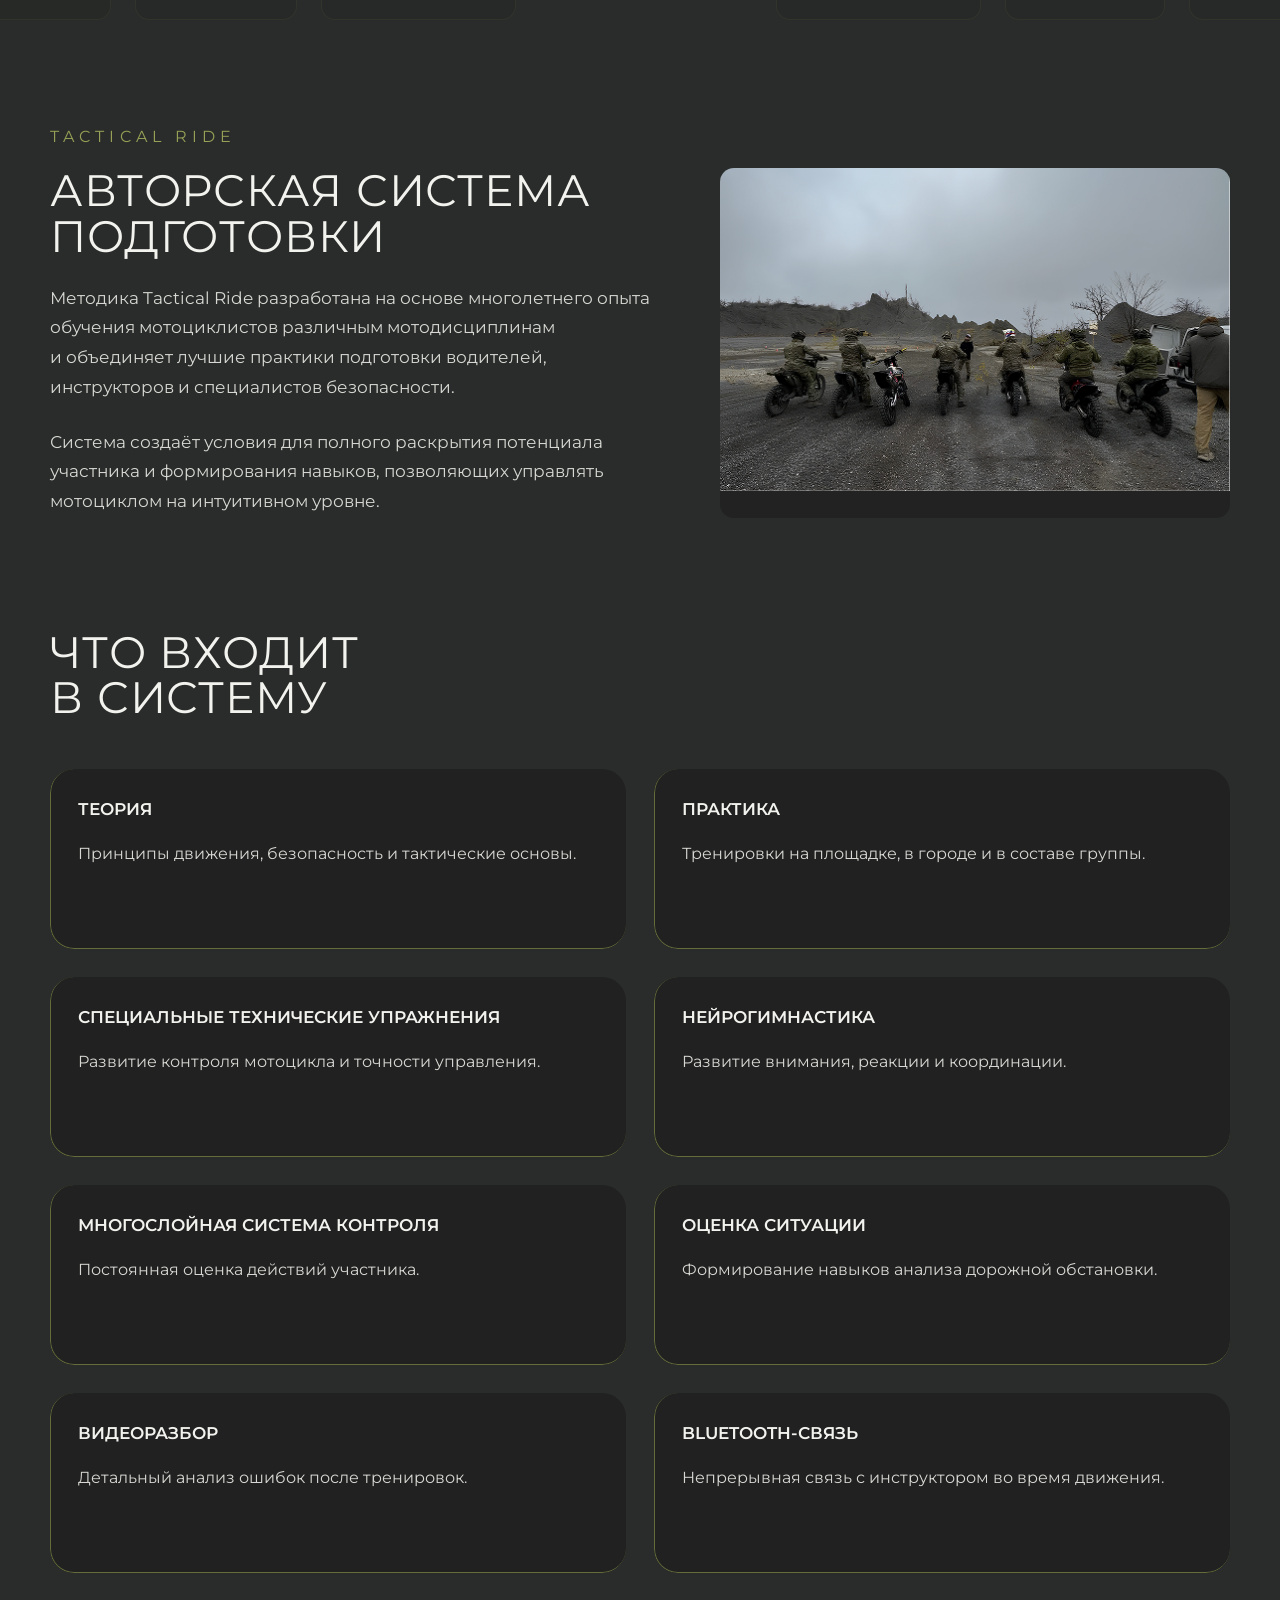
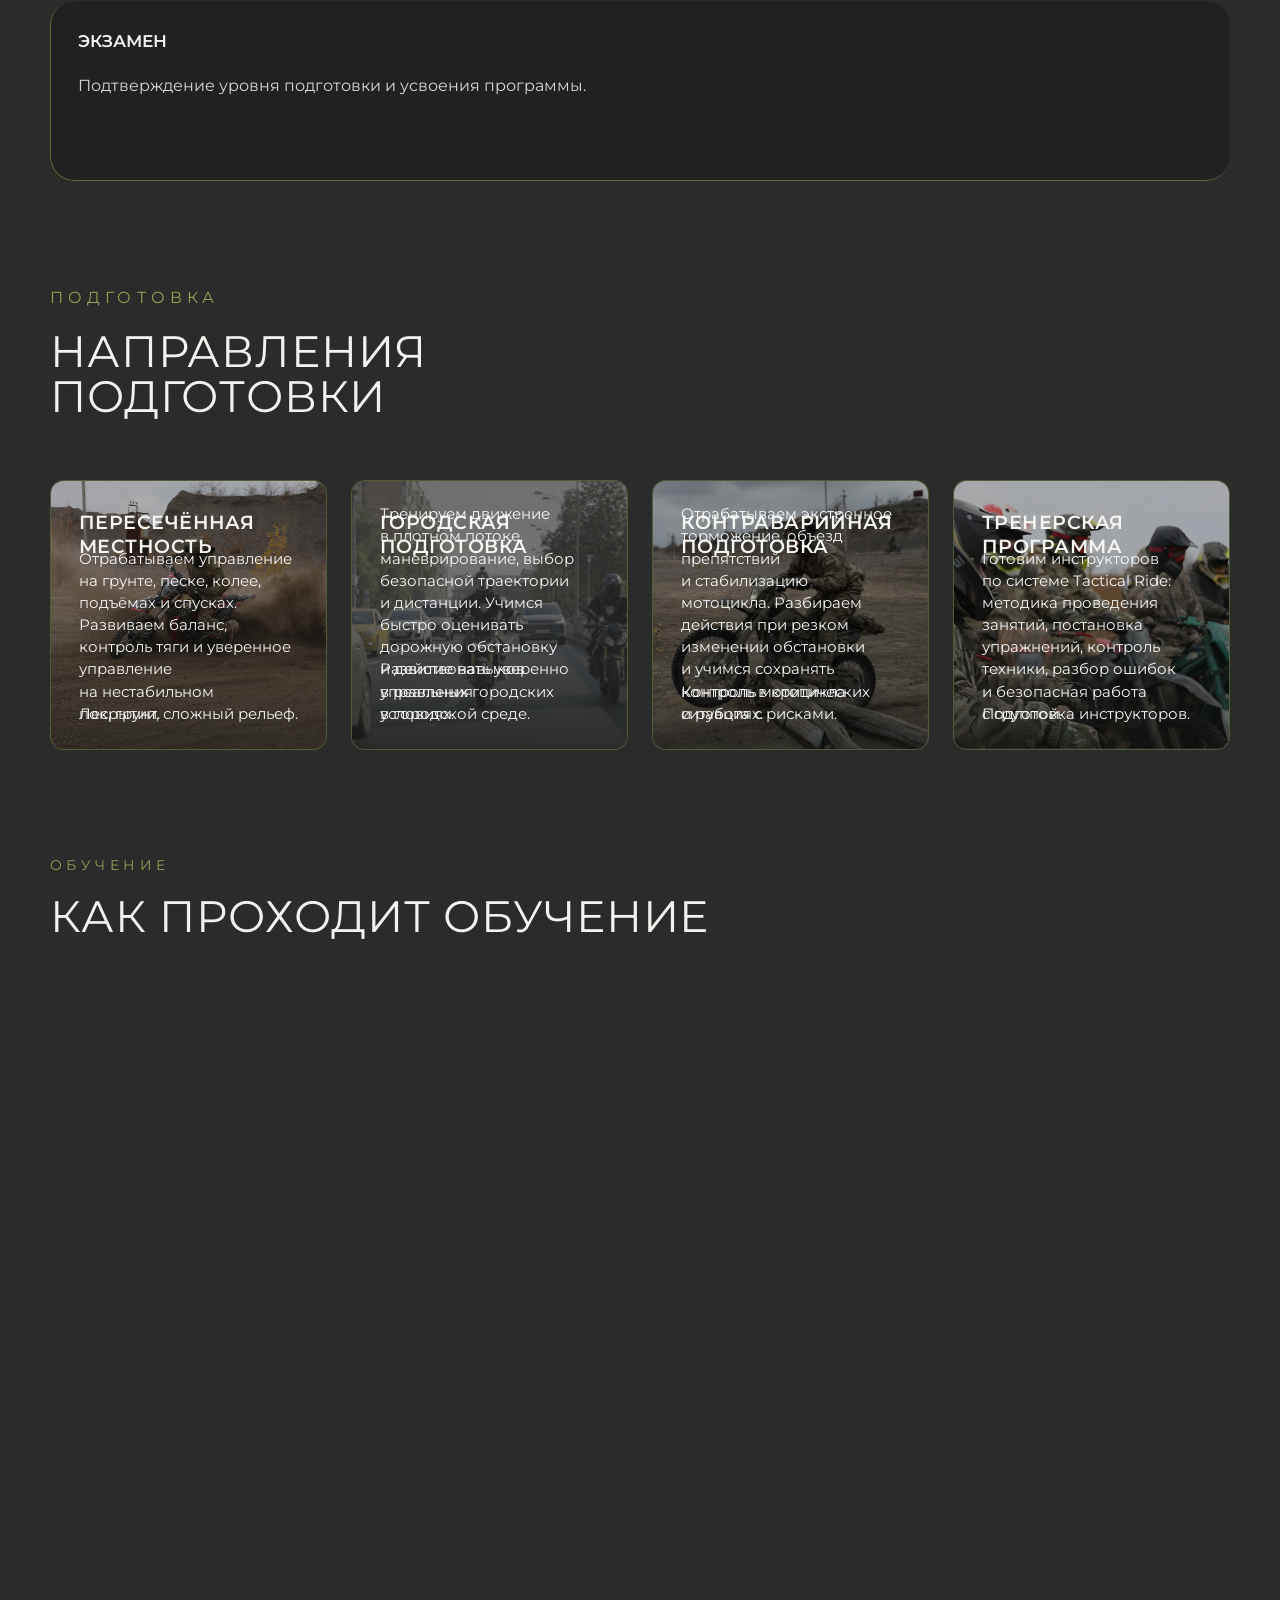
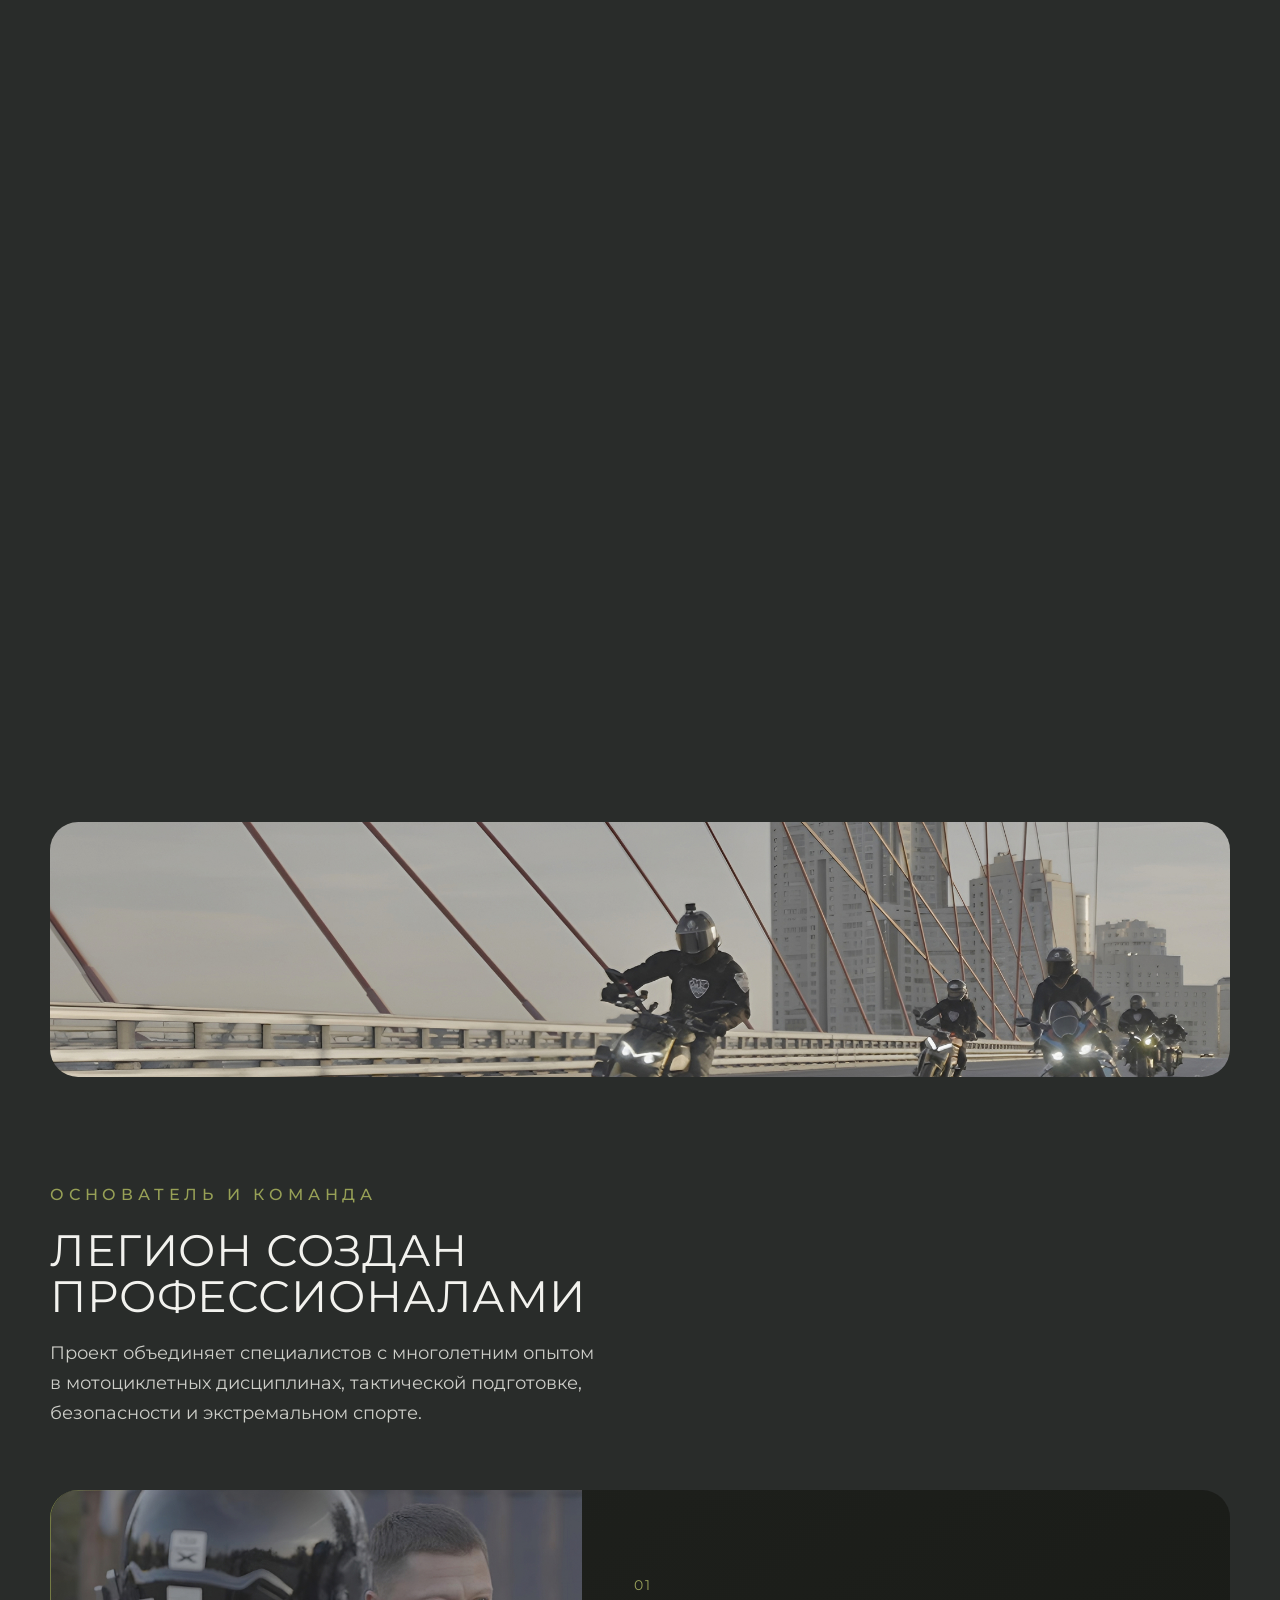
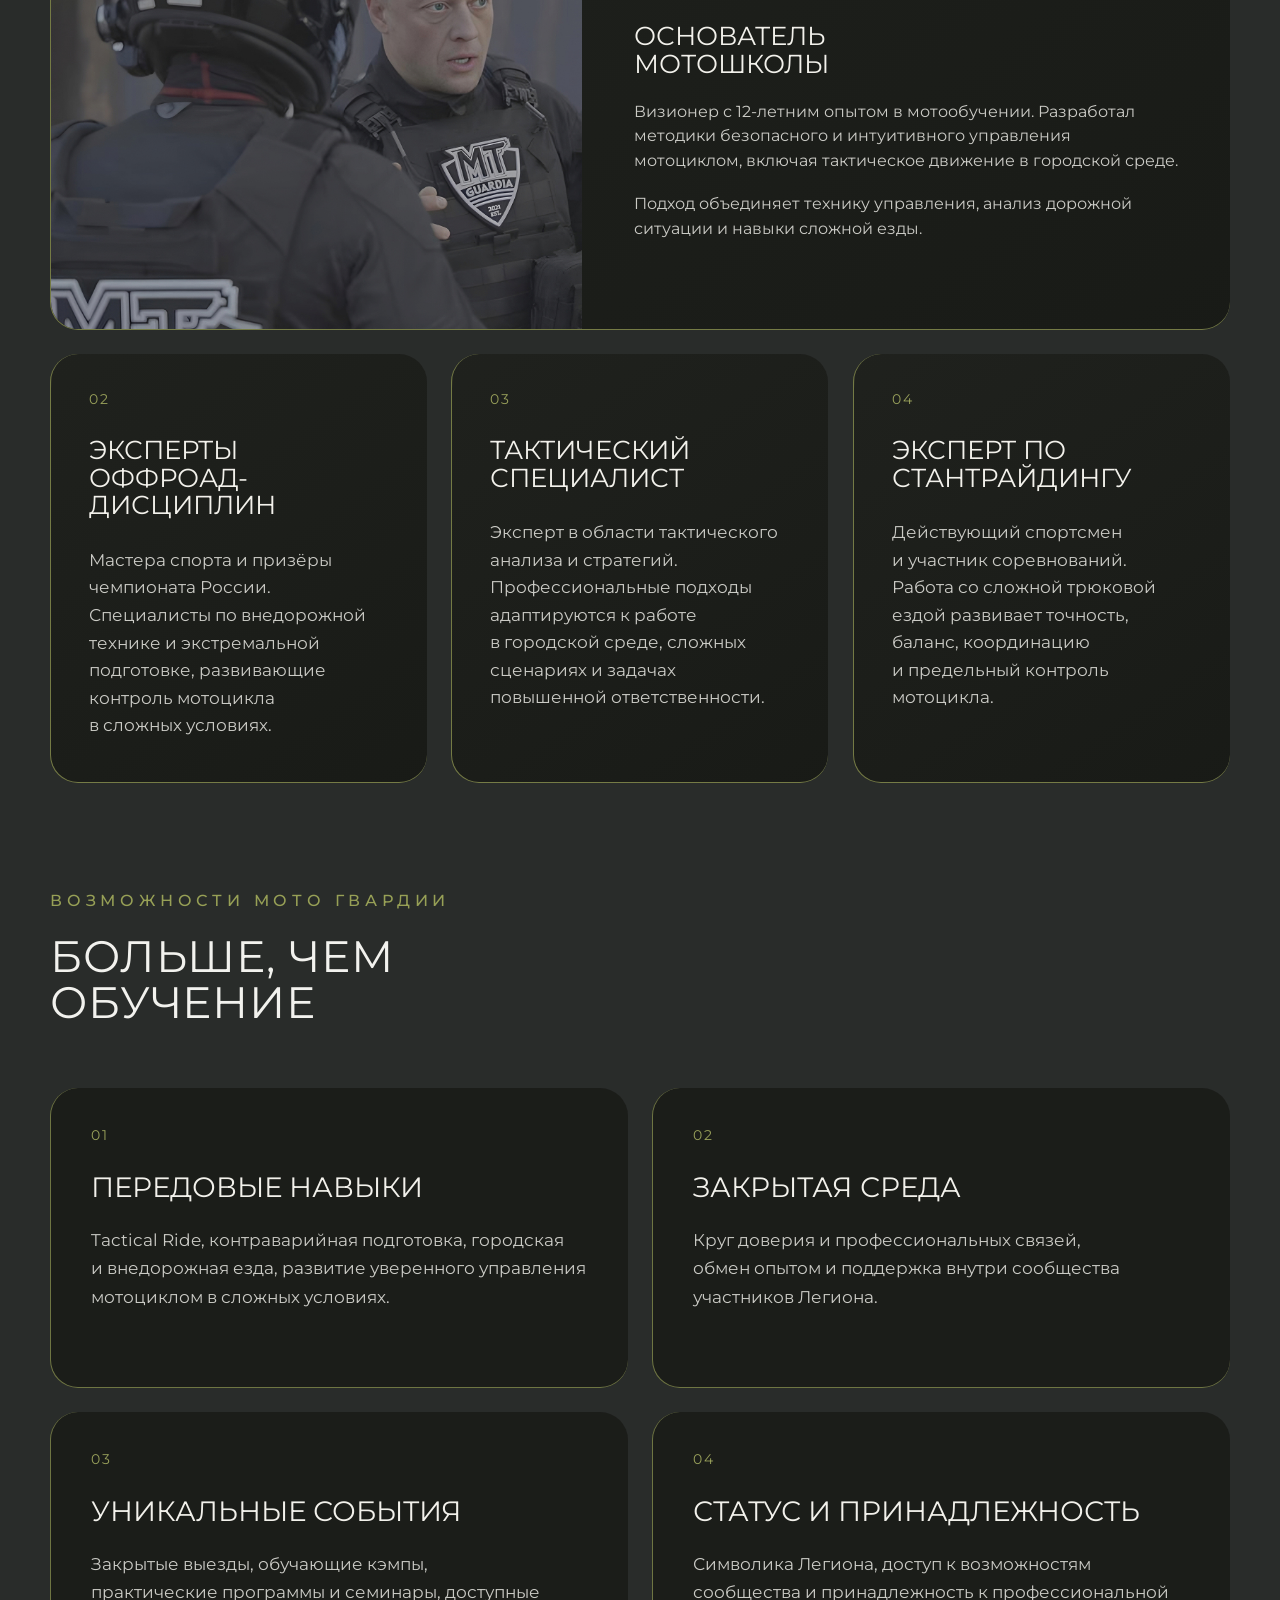
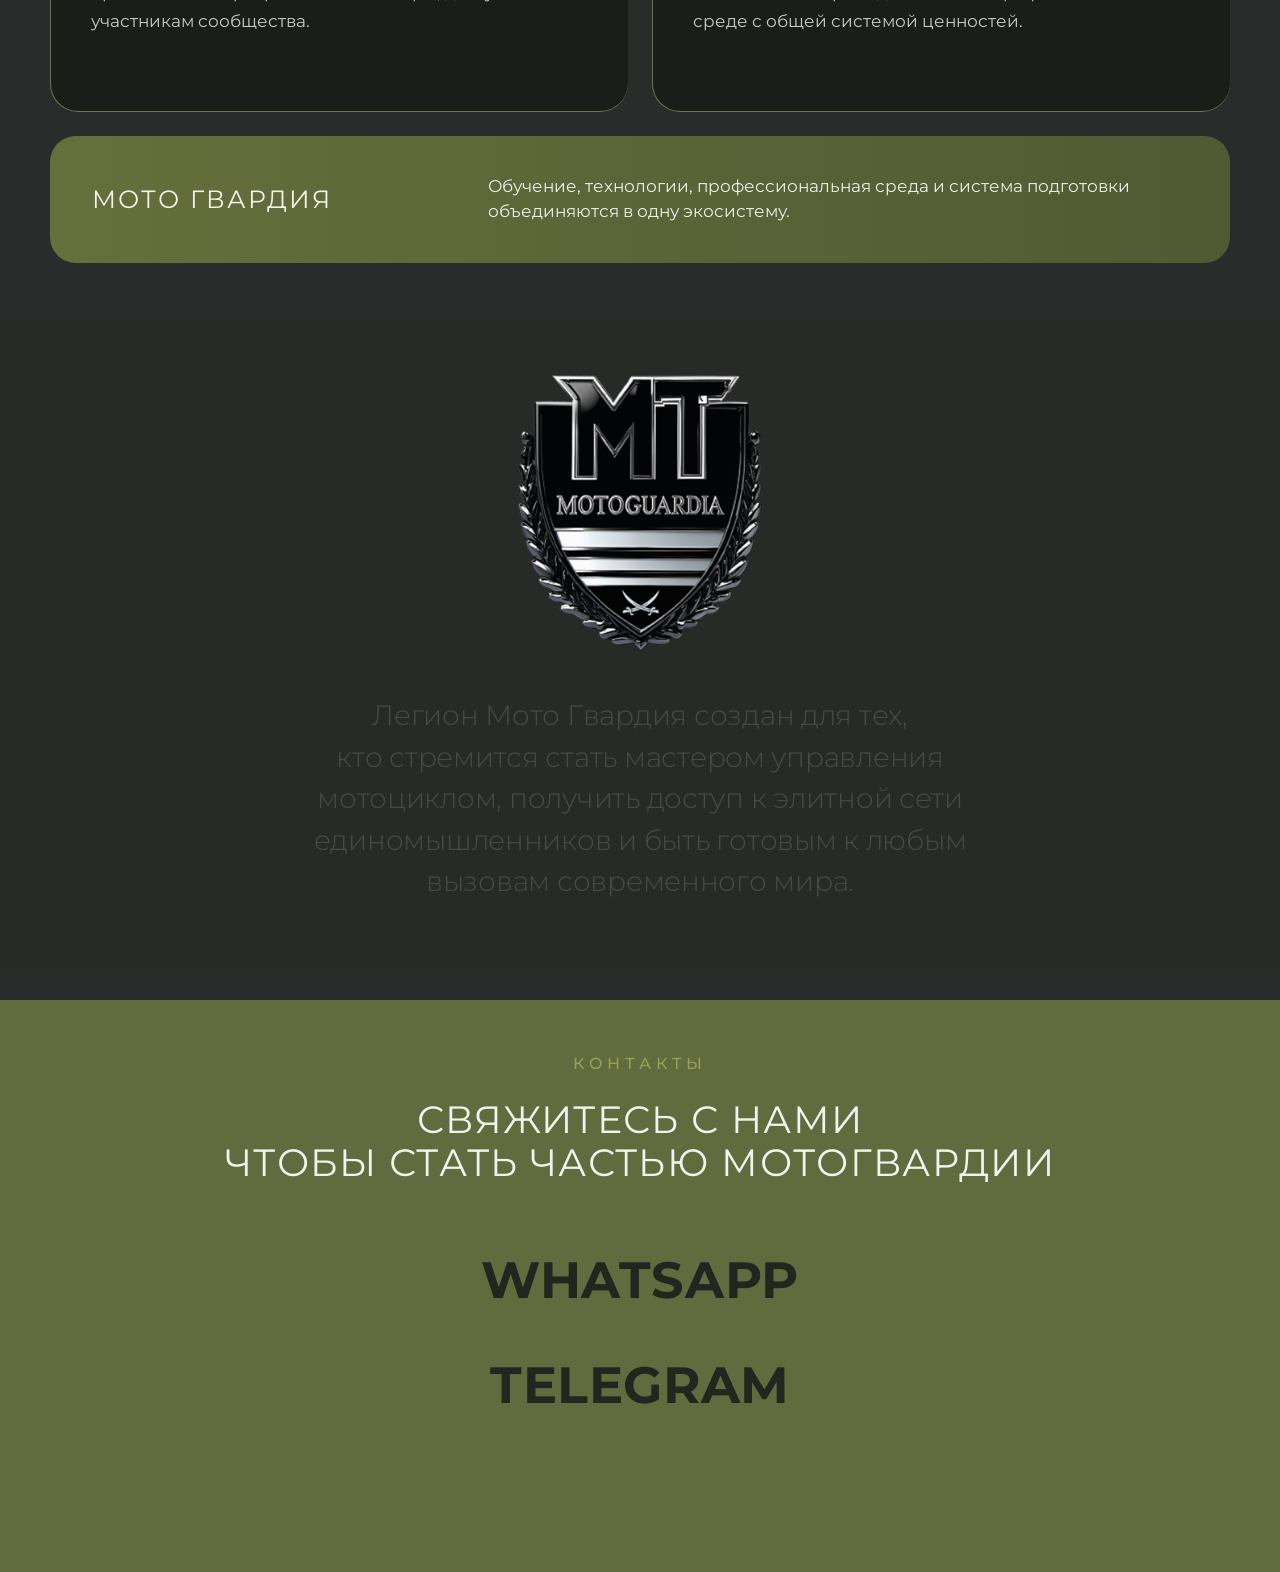
==== commit 8f54366d: "fix mobile manifesto text wrapping" ====
--- a/index.html
+++ b/index.html
@@ -732,13 +732,19 @@
         <div class="manifesto-final__inner">
             <img class="manifesto-final__logo" src="images/logo.png" alt="Мото Гвардия">
 
-            <p class="manifesto-final__text" aria-label="Легион Мото Гвардия создан для тех, кто стремится стать мастером управления мотоциклом, получить доступ к элитной сети единомышленников и быть готовым к любым вызовам современного мира.">
-                <span class="manifesto-final__line">Легион Мото Гвардия создан для тех,</span>
-                <span class="manifesto-final__line">кто стремится стать мастером управления</span>
-                <span class="manifesto-final__line">мотоциклом, получить доступ к элитной сети</span>
-                <span class="manifesto-final__line">единомышленников и быть готовым к любым</span>
-                <span class="manifesto-final__line">вызовам современного мира.</span>
-            </p>
+<p class="manifesto-final__text manifesto-final__text--desktop" aria-label="Легион Мото Гвардия создан для тех, кто стремится стать мастером управления мотоциклом, получить доступ к элитной сети единомышленников и быть готовым к любым вызовам современного мира.">
+    <span class="manifesto-final__line">Легион Мото Гвардия создан для тех,</span>
+    <span class="manifesto-final__line">кто стремится стать мастером управления</span>
+    <span class="manifesto-final__line">мотоциклом, получить доступ к элитной сети</span>
+    <span class="manifesto-final__line">единомышленников и быть готовым к любым</span>
+    <span class="manifesto-final__line">вызовам современного мира.</span>
+</p>
+
+<p class="manifesto-mobile-static" aria-label="Легион Мото Гвардия создан для тех, кто стремится стать мастером управления мотоциклом, получить доступ к элитной сети единомышленников и быть готовым к любым вызовам современного мира.">
+    Легион Мото Гвардия создан для тех, кто стремится стать мастером управления
+    мотоциклом, получить доступ к элитной сети единомышленников и быть готовым
+    к любым вызовам современного мира.
+</p>
         </div>
     </div>
 </section>
--- a/css/style.css
+++ b/css/style.css
@@ -9461,7 +9461,6 @@
   margin-top: 0 !important;
 }
 
-
 /* =========================================================
    FINAL — HEADING TO INTRO SPACING
 ========================================================= */
@@ -9472,13 +9471,12 @@
 */
 
 .section-heading h2 {
-    margin-bottom: 24px !important;
+  margin-bottom: 24px !important;
 }
 
 .section-heading .section-intro {
-    margin-top: 0 !important;
-}
-
+  margin-top: 0 !important;
+}
 
 /* Для старых блоков, где нет .section-heading */
 
@@ -9486,83 +9484,76 @@
 .section-title + .lead,
 .section-title + .section-intro,
 .section-title + p {
-    margin-top: 24px !important;
-}
-
+  margin-top: 24px !important;
+}
 
 /* TEAM — точно как на твоём скрине */
 
 #team .section-heading h2 {
-    margin-bottom: 24px !important;
+  margin-bottom: 24px !important;
 }
 
 #team .section-intro {
-    margin-top: 0 !important;
-}
-
+  margin-top: 0 !important;
+}
 
 /* =========================================================
    PRINCIPLES — SCROLL REVEAL FROM SIDES
 ========================================================= */
 
 #principles .principle {
-    opacity: 0;
-    transition:
-        opacity .72s cubic-bezier(.22,.61,.36,1),
-        transform .72s cubic-bezier(.22,.61,.36,1) !important;
-
-    will-change: transform, opacity;
-}
-
+  opacity: 0;
+  transition:
+    opacity 0.72s cubic-bezier(0.22, 0.61, 0.36, 1),
+    transform 0.72s cubic-bezier(0.22, 0.61, 0.36, 1) !important;
+
+  will-change: transform, opacity;
+}
 
 /* 1, 3, 5 — слева */
 
 #principles .principle:nth-child(odd) {
-    transform: translateX(-52px);
-}
-
+  transform: translateX(-52px);
+}
 
 /* 2, 4, 6 — справа */
 
 #principles .principle:nth-child(even) {
-    transform: translateX(52px);
-}
-
+  transform: translateX(52px);
+}
 
 /* когда карточка появляется */
 
 #principles .principle.principle-visible {
-    opacity: 1;
-    transform: translateX(0);
-}
-
+  opacity: 1;
+  transform: translateX(0);
+}
 
 /* небольшой каскад */
 
 #principles .principle:nth-child(1) {
-    transition-delay: 0ms !important;
+  transition-delay: 0ms !important;
 }
 
 #principles .principle:nth-child(2) {
-    transition-delay: 70ms !important;
+  transition-delay: 70ms !important;
 }
 
 #principles .principle:nth-child(3) {
-    transition-delay: 140ms !important;
+  transition-delay: 140ms !important;
 }
 
 #principles .principle:nth-child(4) {
-    transition-delay: 210ms !important;
+  transition-delay: 210ms !important;
 }
 
 #principles .principle:nth-child(5) {
-    transition-delay: 280ms !important;
+  transition-delay: 280ms !important;
 }
 
 #principles .principle:nth-child(6) {
-    transition-delay: 350ms !important;
-}
-
+  transition-delay: 350ms !important;
+}
 
 /*
    ВАЖНО:
@@ -9570,55 +9561,49 @@
 */
 
 #principles .principle:hover {
-    transform: translateX(0) !important;
-}
-
+  transform: translateX(0) !important;
+}
 
 /* заголовки Principles статичные */
 
 #principles .eyebrow,
 #principles .section-title {
-    opacity: 1 !important;
-    transform: none !important;
-    animation: none !important;
-    transition: none !important;
-}
-
+  opacity: 1 !important;
+  transform: none !important;
+  animation: none !important;
+  transition: none !important;
+}
 
 @media (max-width: 768px) {
-
-    .section-heading h2 {
-        margin-bottom: 18px !important;
-    }
-
-    .training-intro h2 + p,
-    .section-title + .lead,
-    .section-title + .section-intro,
-    .section-title + p {
-        margin-top: 18px !important;
-    }
-
-    #principles .principle:nth-child(odd) {
-        transform: translateX(-30px);
-    }
-
-    #principles .principle:nth-child(even) {
-        transform: translateX(30px);
-    }
-
-    #principles .principle.principle-visible {
-        transform: translateX(0);
-    }
-}
-
+  .section-heading h2 {
+    margin-bottom: 18px !important;
+  }
+
+  .training-intro h2 + p,
+  .section-title + .lead,
+  .section-title + .section-intro,
+  .section-title + p {
+    margin-top: 18px !important;
+  }
+
+  #principles .principle:nth-child(odd) {
+    transform: translateX(-30px);
+  }
+
+  #principles .principle:nth-child(even) {
+    transform: translateX(30px);
+  }
+
+  #principles .principle.principle-visible {
+    transform: translateX(0);
+  }
+}
 
 /* ABOUT CENTER — немного ближе к кнопкам сверху */
 #about-center,
 .about-center {
-    transform: translateY(-12px) !important;
-}
-
-
+  transform: translateY(-12px) !important;
+}
 
 /* =========================================================
    SAFE PRINCIPLES ANIMATION FIX
@@ -9626,146 +9611,151 @@
 
 /* По умолчанию карточки ВСЕГДА видны */
 #principles .principle {
-    opacity: 1 !important;
-    transform: none !important;
+  opacity: 1 !important;
+  transform: none !important;
 }
 
 /* Анимация включается только когда JS добавил этот класс */
 #principles.principles-anim-ready .principle {
-    opacity: 0 !important;
-
-    transition:
-        opacity .7s cubic-bezier(.22,.61,.36,1),
-        transform .7s cubic-bezier(.22,.61,.36,1) !important;
-
-    will-change: opacity, transform;
+  opacity: 0 !important;
+
+  transition:
+    opacity 0.7s cubic-bezier(0.22, 0.61, 0.36, 1),
+    transform 0.7s cubic-bezier(0.22, 0.61, 0.36, 1) !important;
+
+  will-change: opacity, transform;
 }
 
 /* нечётные заходят слева */
 #principles.principles-anim-ready .principle:nth-child(odd) {
-    transform: translateX(-46px) !important;
+  transform: translateX(-46px) !important;
 }
 
 /* чётные заходят справа */
 #principles.principles-anim-ready .principle:nth-child(even) {
-    transform: translateX(46px) !important;
+  transform: translateX(46px) !important;
 }
 
 /* видимое состояние */
 #principles.principles-anim-ready .principle.is-principle-visible {
-    opacity: 1 !important;
-    transform: translateX(0) !important;
+  opacity: 1 !important;
+  transform: translateX(0) !important;
 }
 
 /* никаких движений при hover */
 #principles .principle:hover {
-    transform: none !important;
+  transform: none !important;
 }
 
 /* заголовки статичные */
 #principles .eyebrow,
 #principles .section-title {
-    opacity: 1 !important;
-    transform: none !important;
-    animation: none !important;
-    transition: none !important;
-}
-
+  opacity: 1 !important;
+  transform: none !important;
+  animation: none !important;
+  transition: none !important;
+}
 
 /* =========================================================
    ABOUT CENTER — ЧУТЬ ВЫШЕ
 ========================================================= */
 
 #about-center {
-    margin-top: -12px !important;
-}
-
+  margin-top: -12px !important;
+}
 
 /* =========================================================
    MOBILE
 ========================================================= */
 
 @media (max-width: 768px) {
-
-    #principles.principles-anim-ready .principle:nth-child(odd) {
-        transform: translateX(-28px) !important;
-    }
-
-    #principles.principles-anim-ready .principle:nth-child(even) {
-        transform: translateX(28px) !important;
-    }
-
-    #principles.principles-anim-ready .principle.is-principle-visible {
-        transform: translateX(0) !important;
-    }
-
-    #about-center {
-        margin-top: -8px !important;
-    }
-}
-
-
+  #principles.principles-anim-ready .principle:nth-child(odd) {
+    transform: translateX(-28px) !important;
+  }
+
+  #principles.principles-anim-ready .principle:nth-child(even) {
+    transform: translateX(28px) !important;
+  }
+
+  #principles.principles-anim-ready .principle.is-principle-visible {
+    transform: translateX(0) !important;
+  }
+
+  #about-center {
+    margin-top: -8px !important;
+  }
+}
 
 /* =========================================================
    PRINCIPLES — 3 LEFT / 3 RIGHT
 ========================================================= */
 
 #principles .principle {
-    opacity: 1 !important;
-    transform: none !important;
+  opacity: 1 !important;
+  transform: none !important;
 }
 
 /* включаем стартовые позиции только когда JS готов */
 #principles.principles-motion-enabled .principle {
-    opacity: 0 !important;
-
-    transition:
-        opacity .75s cubic-bezier(.22,.61,.36,1),
-        transform .75s cubic-bezier(.22,.61,.36,1) !important;
-
-    will-change: opacity, transform;
+  opacity: 0 !important;
+
+  transition:
+    opacity 0.75s cubic-bezier(0.22, 0.61, 0.36, 1),
+    transform 0.75s cubic-bezier(0.22, 0.61, 0.36, 1) !important;
+
+  will-change: opacity, transform;
 }
 
 /* 1–3 едут слева */
-#principles.principles-motion-enabled .principle:nth-child(-n+3) {
-    transform: translateX(-70px) !important;
+#principles.principles-motion-enabled .principle:nth-child(-n + 3) {
+  transform: translateX(-70px) !important;
 }
 
 /* 4–6 едут справа */
-#principles.principles-motion-enabled .principle:nth-child(n+4) {
-    transform: translateX(70px) !important;
+#principles.principles-motion-enabled .principle:nth-child(n + 4) {
+  transform: translateX(70px) !important;
 }
 
 /* финальное состояние */
 #principles.principles-motion-enabled .principle.principle-in {
-    opacity: 1 !important;
-    transform: translateX(0) !important;
+  opacity: 1 !important;
+  transform: translateX(0) !important;
 }
 
 /* маленький каскад внутри групп */
-#principles .principle:nth-child(1) { transition-delay: 0ms !important; }
-#principles .principle:nth-child(2) { transition-delay: 70ms !important; }
-#principles .principle:nth-child(3) { transition-delay: 140ms !important; }
-
-#principles .principle:nth-child(4) { transition-delay: 0ms !important; }
-#principles .principle:nth-child(5) { transition-delay: 70ms !important; }
-#principles .principle:nth-child(6) { transition-delay: 140ms !important; }
+#principles .principle:nth-child(1) {
+  transition-delay: 0ms !important;
+}
+#principles .principle:nth-child(2) {
+  transition-delay: 70ms !important;
+}
+#principles .principle:nth-child(3) {
+  transition-delay: 140ms !important;
+}
+
+#principles .principle:nth-child(4) {
+  transition-delay: 0ms !important;
+}
+#principles .principle:nth-child(5) {
+  transition-delay: 70ms !important;
+}
+#principles .principle:nth-child(6) {
+  transition-delay: 140ms !important;
+}
 
 /* hover не двигает карточки */
 #principles .principle:hover {
-    transform: none !important;
+  transform: none !important;
 }
 
 /* заголовки статичны */
 #principles .eyebrow,
 #principles .section-title {
-    opacity: 1 !important;
-    transform: none !important;
-    animation: none !important;
-    transition: none !important;
-}
-
-
+  opacity: 1 !important;
+  transform: none !important;
+  animation: none !important;
+  transition: none !important;
+}
 
 /* === PRINCIPLES GROUP MOTION START === */
 
@@ -9774,84 +9764,76 @@
    Поэтому они никогда не исчезнут насовсем.
 */
 #principles .principle {
-    opacity: 1 !important;
-    transform: translateX(0) !important;
-}
-
+  opacity: 1 !important;
+  transform: translateX(0) !important;
+}
 
 /*
    JS запустился:
    первые три стоят слева,
    последние три справа.
 */
-#principles.principles-group-ready .principle:nth-child(-n+3) {
-    opacity: 0 !important;
-    transform: translateX(-110px) !important;
-}
-
-#principles.principles-group-ready .principle:nth-child(n+4) {
-    opacity: 0 !important;
-    transform: translateX(110px) !important;
-}
-
+#principles.principles-group-ready .principle:nth-child(-n + 3) {
+  opacity: 0 !important;
+  transform: translateX(-110px) !important;
+}
+
+#principles.principles-group-ready .principle:nth-child(n + 4) {
+  opacity: 0 !important;
+  transform: translateX(110px) !important;
+}
 
 /*
    Все шесть двигаются ОДНОВРЕМЕННО.
    Никаких stagger/delay.
 */
 #principles.principles-group-ready .principle {
-    transition:
-        transform .9s cubic-bezier(.22,.61,.36,1),
-        opacity .7s ease !important;
-
-    transition-delay: 0s !important;
-    will-change: transform, opacity;
-}
-
+  transition:
+    transform 0.9s cubic-bezier(0.22, 0.61, 0.36, 1),
+    opacity 0.7s ease !important;
+
+  transition-delay: 0s !important;
+  will-change: transform, opacity;
+}
 
 /*
    Когда секция вошла в экран:
    обе тройки одновременно сходятся к центру.
 */
 #principles.principles-group-ready.principles-group-in .principle {
-    opacity: 1 !important;
-    transform: translateX(0) !important;
-}
-
+  opacity: 1 !important;
+  transform: translateX(0) !important;
+}
 
 /* hover вообще ничего не двигает */
 #principles .principle:hover {
-    transform: translateX(0) !important;
-}
-
+  transform: translateX(0) !important;
+}
 
 /* заголовок остаётся полностью статичным */
 #principles .eyebrow,
 #principles .section-title {
-    opacity: 1 !important;
-    transform: none !important;
-    animation: none !important;
-    transition: none !important;
-}
-
+  opacity: 1 !important;
+  transform: none !important;
+  animation: none !important;
+  transition: none !important;
+}
 
 @media (max-width: 768px) {
-
-    #principles.principles-group-ready .principle:nth-child(-n+3) {
-        transform: translateX(-55px) !important;
-    }
-
-    #principles.principles-group-ready .principle:nth-child(n+4) {
-        transform: translateX(55px) !important;
-    }
-
-    #principles.principles-group-ready.principles-group-in .principle {
-        transform: translateX(0) !important;
-    }
+  #principles.principles-group-ready .principle:nth-child(-n + 3) {
+    transform: translateX(-55px) !important;
+  }
+
+  #principles.principles-group-ready .principle:nth-child(n + 4) {
+    transform: translateX(55px) !important;
+  }
+
+  #principles.principles-group-ready.principles-group-in .principle {
+    transform: translateX(0) !important;
+  }
 }
 
 /* === PRINCIPLES GROUP MOTION END === */
-
 
 /* =========================================================
    PRINCIPLES — FINAL PURE CSS SCROLL ANIMATION
@@ -9860,114 +9842,103 @@
 ========================================================= */
 
 #principles {
-    view-timeline-name: --principles-scroll;
-    view-timeline-axis: block;
-}
-
+  view-timeline-name: --principles-scroll;
+  view-timeline-axis: block;
+}
 
 /* сбрасываем старые попытки */
 #principles .principle {
-    opacity: 1 !important;
-    transform: none !important;
-    transition: none !important;
-    animation-delay: 0s !important;
-}
-
+  opacity: 1 !important;
+  transform: none !important;
+  transition: none !important;
+  animation-delay: 0s !important;
+}
 
 /* 01–03 едут слева */
-#principles .principle:nth-child(-n+3) {
-    animation-name: principles-from-left !important;
-    animation-duration: 1ms !important;
-    animation-fill-mode: both !important;
-    animation-timing-function: linear !important;
-
-    animation-timeline: --principles-scroll !important;
-    animation-range: entry 12% cover 38% !important;
-}
-
+#principles .principle:nth-child(-n + 3) {
+  animation-name: principles-from-left !important;
+  animation-duration: 1ms !important;
+  animation-fill-mode: both !important;
+  animation-timing-function: linear !important;
+
+  animation-timeline: --principles-scroll !important;
+  animation-range: entry 12% cover 38% !important;
+}
 
 /* 04–06 едут справа */
-#principles .principle:nth-child(n+4) {
-    animation-name: principles-from-right !important;
-    animation-duration: 1ms !important;
-    animation-fill-mode: both !important;
-    animation-timing-function: linear !important;
-
-    animation-timeline: --principles-scroll !important;
-    animation-range: entry 12% cover 38% !important;
-}
-
+#principles .principle:nth-child(n + 4) {
+  animation-name: principles-from-right !important;
+  animation-duration: 1ms !important;
+  animation-fill-mode: both !important;
+  animation-timing-function: linear !important;
+
+  animation-timeline: --principles-scroll !important;
+  animation-range: entry 12% cover 38% !important;
+}
 
 @keyframes principles-from-left {
-    from {
-        opacity: 0.15;
-        transform: translateX(-95px);
-    }
-
-    to {
-        opacity: 1;
-        transform: translateX(0);
-    }
-}
-
+  from {
+    opacity: 0.15;
+    transform: translateX(-95px);
+  }
+
+  to {
+    opacity: 1;
+    transform: translateX(0);
+  }
+}
 
 @keyframes principles-from-right {
-    from {
-        opacity: 0.15;
-        transform: translateX(95px);
-    }
-
-    to {
-        opacity: 1;
-        transform: translateX(0);
-    }
-}
-
+  from {
+    opacity: 0.15;
+    transform: translateX(95px);
+  }
+
+  to {
+    opacity: 1;
+    transform: translateX(0);
+  }
+}
 
 /* hover не двигает */
 #principles .principle:hover {
-    transform: none !important;
-}
-
+  transform: none !important;
+}
 
 /* заголовки не анимируем */
 #principles .eyebrow,
 #principles .section-title {
-    opacity: 1 !important;
-    transform: none !important;
-    animation: none !important;
-    transition: none !important;
-}
-
+  opacity: 1 !important;
+  transform: none !important;
+  animation: none !important;
+  transition: none !important;
+}
 
 @media (max-width: 768px) {
-
-    @keyframes principles-from-left {
-        from {
-            opacity: 0.2;
-            transform: translateX(-45px);
-        }
-
-        to {
-            opacity: 1;
-            transform: translateX(0);
-        }
+  @keyframes principles-from-left {
+    from {
+      opacity: 0.2;
+      transform: translateX(-45px);
     }
 
-    @keyframes principles-from-right {
-        from {
-            opacity: 0.2;
-            transform: translateX(45px);
-        }
-
-        to {
-            opacity: 1;
-            transform: translateX(0);
-        }
+    to {
+      opacity: 1;
+      transform: translateX(0);
     }
-}
-
-
+  }
+
+  @keyframes principles-from-right {
+    from {
+      opacity: 0.2;
+      transform: translateX(45px);
+    }
+
+    to {
+      opacity: 1;
+      transform: translateX(0);
+    }
+  }
+}
 
 /* === FINAL RESPONSIVE SYSTEM START === */
 
@@ -9977,9 +9948,16 @@
   transition: none !important;
   will-change: transform, opacity;
 }
-#principles .principle:hover { transform: none; }
+#principles .principle:hover {
+  transform: none;
+}
 #principles .eyebrow,
-#principles .section-title { animation: none !important; transition: none !important; transform: none !important; opacity: 1 !important; }
+#principles .section-title {
+  animation: none !important;
+  transition: none !important;
+  transform: none !important;
+  opacity: 1 !important;
+}
 
 /* Team and opportunities are intentionally static. */
 #team .reveal,
@@ -10002,8 +9980,13 @@
   padding-bottom: 70px !important;
   overflow: hidden;
 }
-.manifesto-final__inner { text-align: center; }
-.manifesto-final__logo { width: clamp(155px, 11vw, 220px) !important; margin: 0 auto 38px !important; }
+.manifesto-final__inner {
+  text-align: center;
+}
+.manifesto-final__logo {
+  width: clamp(155px, 11vw, 220px) !important;
+  margin: 0 auto 38px !important;
+}
 .manifesto-final__text {
   width: min(1180px, 92vw) !important;
   margin: 0 auto !important;
@@ -10014,15 +9997,36 @@
   background: none !important;
   -webkit-text-fill-color: initial !important;
 }
-.manifesto-final__line { display: block !important; white-space: nowrap; font-size: inherit !important; line-height: inherit !important; background: none !important; }
-.manifesto-final__char { display: inline !important; color: rgb(82,84,80); -webkit-text-fill-color: rgb(82,84,80); background: none !important; }
-.manifesto-final__space { display: inline !important; }
+.manifesto-final__line {
+  display: block !important;
+  white-space: nowrap;
+  font-size: inherit !important;
+  line-height: inherit !important;
+  background: none !important;
+}
+.manifesto-final__char {
+  display: inline !important;
+  color: rgb(82, 84, 80);
+  -webkit-text-fill-color: rgb(82, 84, 80);
+  background: none !important;
+}
+.manifesto-final__space {
+  display: inline !important;
+}
 
 /* Consistent heading -> supporting copy spacing. */
-#audience .section-title + .lead { margin-top: 20px !important; }
-#training .training-intro .section-title + p { margin-top: 20px !important; }
-#team .section-heading h2 { margin-bottom: 20px !important; }
-#team .section-intro { margin-top: 0 !important; }
+#audience .section-title + .lead {
+  margin-top: 20px !important;
+}
+#training .training-intro .section-title + p {
+  margin-top: 20px !important;
+}
+#team .section-heading h2 {
+  margin-bottom: 20px !important;
+}
+#team .section-intro {
+  margin-top: 0 !important;
+}
 
 /* Desktop section rhythm — keep existing composition, only remove extreme gaps. */
 #about-center,
@@ -10031,37 +10035,88 @@
 #training,
 #education,
 #team,
-#opportunities { min-height: 0 !important; height: auto !important; }
+#opportunities {
+  min-height: 0 !important;
+  height: auto !important;
+}
 
 /* ========== TABLET ========== */
 @media (max-width: 1100px) {
-  .container { width: min(100% - 48px, 1200px) !important; }
-  .section { padding-top: 72px !important; padding-bottom: 72px !important; }
-  .section-title, .education h2, .team h2, .opportunities h2 { font-size: clamp(38px, 5.4vw, 58px) !important; }
-
-  .about-center .container { width: min(100% - 48px, 1200px) !important; }
-  .about-center__layout { grid-template-columns: 1fr 1fr !important; gap: 60px !important; }
-  .about-center__photo { height: 520px !important; }
-  .about-center__title { font-size: clamp(36px, 4.3vw, 54px) !important; }
-
-  .principles-grid { gap: 16px !important; }
-  .principle { min-height: 270px !important; padding: 26px 16px !important; }
-  .principle h3 { font-size: 14px !important; }
-  .principle p { font-size: 14px !important; }
-
-  .directions-grid { grid-template-columns: repeat(2, 1fr) !important; }
-  .team__grid, .opportunities__grid { gap: 18px !important; }
+  .container {
+    width: min(100% - 48px, 1200px) !important;
+  }
+  .section {
+    padding-top: 72px !important;
+    padding-bottom: 72px !important;
+  }
+  .section-title,
+  .education h2,
+  .team h2,
+  .opportunities h2 {
+    font-size: clamp(38px, 5.4vw, 58px) !important;
+  }
+
+  .about-center .container {
+    width: min(100% - 48px, 1200px) !important;
+  }
+  .about-center__layout {
+    grid-template-columns: 1fr 1fr !important;
+    gap: 60px !important;
+  }
+  .about-center__photo {
+    height: 520px !important;
+  }
+  .about-center__title {
+    font-size: clamp(36px, 4.3vw, 54px) !important;
+  }
+
+  .principles-grid {
+    gap: 16px !important;
+  }
+  .principle {
+    min-height: 270px !important;
+    padding: 26px 16px !important;
+  }
+  .principle h3 {
+    font-size: 14px !important;
+  }
+  .principle p {
+    font-size: 14px !important;
+  }
+
+  .directions-grid {
+    grid-template-columns: repeat(2, 1fr) !important;
+  }
+  .team__grid,
+  .opportunities__grid {
+    gap: 18px !important;
+  }
 }
 
 /* ========== MOBILE / PORTRAIT TABLET ========== */
 @media (max-width: 820px) {
-  html, body { overflow-x: hidden !important; }
-  .container, .about-center .container { width: calc(100% - 32px) !important; max-width: none !important; }
-
-  .header { min-height: 70px !important; }
-  .header__inner { min-height: 70px !important; }
-  .logo img { width: 54px !important; }
-  .burger { display: flex !important; }
+  html,
+  body {
+    overflow-x: hidden !important;
+  }
+  .container,
+  .about-center .container {
+    width: calc(100% - 32px) !important;
+    max-width: none !important;
+  }
+
+  .header {
+    min-height: 70px !important;
+  }
+  .header__inner {
+    min-height: 70px !important;
+  }
+  .logo img {
+    width: 54px !important;
+  }
+  .burger {
+    display: flex !important;
+  }
   .nav {
     position: fixed !important;
     inset: 70px 0 auto 0 !important;
@@ -10069,240 +10124,434 @@
     flex-direction: column !important;
     gap: 0 !important;
     padding: 14px 16px 20px !important;
-    background: rgba(30,32,30,.96) !important;
+    background: rgba(30, 32, 30, 0.96) !important;
     backdrop-filter: blur(14px);
     transform: translateY(-130%) !important;
     opacity: 0 !important;
     pointer-events: none !important;
-    transition: .28s ease !important;
-  }
-  .nav.active { transform: translateY(0) !important; opacity: 1 !important; pointer-events: auto !important; }
-  .nav a { padding: 14px 6px !important; font-size: 14px !important; border-bottom: 1px solid rgba(255,255,255,.06); }
-
-  .hero__media { min-height: 62svh !important; height: 62svh !important; }
-  .hero__title-wrap { padding-bottom: 28px !important; }
-  .hero h1 { font-size: clamp(42px, 13vw, 62px) !important; }
-  .hero__bottom { padding: 24px 0 46px !important; }
-  .hero__text { max-width: none !important; }
-  .hero__text p { font-size: 15px !important; line-height: 1.55 !important; }
-  .hero__actions { flex-direction: column !important; gap: 12px !important; margin-top: 26px !important; }
-  .button { width: 100% !important; min-width: 0 !important; height: 56px !important; }
-
-  .section { padding-top: 56px !important; padding-bottom: 56px !important; }
-  .eyebrow, .section-label, .about-center__label { font-size: 12px !important; letter-spacing: .24em !important; margin-bottom: 14px !important; }
-  .section-title, .education h2, .team h2, .opportunities h2, .about-center__title {
+    transition: 0.28s ease !important;
+  }
+  .nav.active {
+    transform: translateY(0) !important;
+    opacity: 1 !important;
+    pointer-events: auto !important;
+  }
+  .nav a {
+    padding: 14px 6px !important;
+    font-size: 14px !important;
+    border-bottom: 1px solid rgba(255, 255, 255, 0.06);
+  }
+
+  .hero__media {
+    min-height: 62svh !important;
+    height: 62svh !important;
+  }
+  .hero__title-wrap {
+    padding-bottom: 28px !important;
+  }
+  .hero h1 {
+    font-size: clamp(42px, 13vw, 62px) !important;
+  }
+  .hero__bottom {
+    padding: 24px 0 46px !important;
+  }
+  .hero__text {
+    max-width: none !important;
+  }
+  .hero__text p {
+    font-size: 15px !important;
+    line-height: 1.55 !important;
+  }
+  .hero__actions {
+    flex-direction: column !important;
+    gap: 12px !important;
+    margin-top: 26px !important;
+  }
+  .button {
+    width: 100% !important;
+    min-width: 0 !important;
+    height: 56px !important;
+  }
+
+  .section {
+    padding-top: 56px !important;
+    padding-bottom: 56px !important;
+  }
+  .eyebrow,
+  .section-label,
+  .about-center__label {
+    font-size: 12px !important;
+    letter-spacing: 0.24em !important;
+    margin-bottom: 14px !important;
+  }
+  .section-title,
+  .education h2,
+  .team h2,
+  .opportunities h2,
+  .about-center__title {
     font-size: clamp(32px, 9vw, 44px) !important;
     line-height: 1.02 !important;
   }
-  .lead, .section-intro { font-size: 15px !important; line-height: 1.6 !important; }
+  .lead,
+  .section-intro {
+    font-size: 15px !important;
+    line-height: 1.6 !important;
+  }
 
   /* About: stack, remove desktop target geometry on mobile. */
-  #about-center { transform: none !important; margin-top: 0 !important; }
-  .about-center__layout { grid-template-columns: 1fr !important; gap: 34px !important; }
-  .about-center__media { order: 1; }
-  .about-center__content { order: 2; min-height: 0 !important; padding: 0 !important; }
-  .about-center__photo { height: clamp(300px, 78vw, 470px) !important; border-radius: 20px !important; }
-  .about-center__media::before, .about-center__media::after, .about-center__photo::before, .about-center__photo::after,
-  .about-center__crosshair, .about-center__divider { display: none !important; }
-  .about-center__text { margin-top: 28px !important; max-width: none !important; }
-  .about-center__text p { font-size: 16px !important; line-height: 1.6 !important; }
-
-  .audience-grid { grid-template-columns: 1fr !important; gap: 14px !important; margin-top: 34px !important; }
-  .dark-card { min-height: 0 !important; padding: 24px 22px !important; }
-  .accent-note { margin-top: 20px !important; padding: 20px !important; font-size: 14px !important; }
-
-  .principles-grid { grid-template-columns: 1fr 1fr !important; gap: 12px !important; margin-top: 36px !important; }
-  .principle { min-height: 230px !important; padding: 22px 14px !important; }
-  .principle__icon { width: 58px !important; height: 58px !important; margin-bottom: 22px !important; }
-  .principle h3 { margin-bottom: 14px !important; font-size: 13px !important; }
-  .principle p { font-size: 13px !important; line-height: 1.5 !important; }
-
-  .training-intro { grid-template-columns: 1fr !important; gap: 30px !important; }
-  .training-intro p { font-size: 15px !important; line-height: 1.6 !important; margin-top: 18px !important; }
-  .training-photo { min-height: 280px !important; }
-  .system-title { margin-top: 70px !important; }
-  .system-grid { grid-template-columns: 1fr !important; gap: 14px !important; margin-top: 34px !important; }
-  .system-exam { grid-column: auto !important; }
-
-  .directions-grid { grid-template-columns: 1fr !important; gap: 14px !important; margin-top: 34px !important; }
-  .direction-card { min-height: 230px !important; }
-
-  .education__layout { grid-template-columns: 1fr !important; gap: 38px !important; margin-top: 38px !important; }
-  .education__steps { padding-right: 0 !important; }
-  .education__gallery { grid-template-columns: 1fr !important; gap: 12px !important; }
-  .education__photo { min-height: 220px !important; height: 240px !important; }
-  .education__photo--main, .education__photo--night, .education__photo--city, .education__photo--bridge { grid-column: auto !important; grid-row: auto !important; }
-
-  .team__grid { grid-template-columns: 1fr !important; gap: 14px !important; }
-  .team-card--founder { height: auto !important; grid-template-columns: 1fr !important; }
-  .team-card--founder .team-card__image { height: 320px !important; }
-  .team-card__content, .team-card:not(.team-card--founder) { padding: 24px !important; }
-
-  .opportunities__grid { grid-template-columns: 1fr !important; gap: 14px !important; }
-  .opportunity-card { min-height: 0 !important; padding: 24px !important; }
-  .opportunities__statement { flex-direction: column !important; gap: 12px !important; padding: 22px !important; }
-
-  #manifesto.manifesto-final { padding-top: 56px !important; padding-bottom: 56px !important; }
-  .manifesto-final__logo { width: 145px !important; margin-bottom: 32px !important; }
-  .manifesto-final__text { width: 100% !important; font-size: 21px !important; line-height: 1.48 !important; }
-  .manifesto-final__line { white-space: normal !important; display: block !important; }
-
-  .contacts-final { margin-top: 18px !important; padding: 64px 16px 74px !important; }
-  .contacts-final__title { font-size: clamp(34px, 10vw, 50px) !important; line-height: 1.02 !important; }
-  .contacts-final__links { flex-direction: column !important; gap: 18px !important; margin-top: 42px !important; }
-  .contacts-final__link { font-size: clamp(34px, 12vw, 58px) !important; }
+  #about-center {
+    transform: none !important;
+    margin-top: 0 !important;
+  }
+  .about-center__layout {
+    grid-template-columns: 1fr !important;
+    gap: 34px !important;
+  }
+  .about-center__media {
+    order: 1;
+  }
+  .about-center__content {
+    order: 2;
+    min-height: 0 !important;
+    padding: 0 !important;
+  }
+  .about-center__photo {
+    height: clamp(300px, 78vw, 470px) !important;
+    border-radius: 20px !important;
+  }
+  .about-center__media::before,
+  .about-center__media::after,
+  .about-center__photo::before,
+  .about-center__photo::after,
+  .about-center__crosshair,
+  .about-center__divider {
+    display: none !important;
+  }
+  .about-center__text {
+    margin-top: 28px !important;
+    max-width: none !important;
+  }
+  .about-center__text p {
+    font-size: 16px !important;
+    line-height: 1.6 !important;
+  }
+
+  .audience-grid {
+    grid-template-columns: 1fr !important;
+    gap: 14px !important;
+    margin-top: 34px !important;
+  }
+  .dark-card {
+    min-height: 0 !important;
+    padding: 24px 22px !important;
+  }
+  .accent-note {
+    margin-top: 20px !important;
+    padding: 20px !important;
+    font-size: 14px !important;
+  }
+
+  .principles-grid {
+    grid-template-columns: 1fr 1fr !important;
+    gap: 12px !important;
+    margin-top: 36px !important;
+  }
+  .principle {
+    min-height: 230px !important;
+    padding: 22px 14px !important;
+  }
+  .principle__icon {
+    width: 58px !important;
+    height: 58px !important;
+    margin-bottom: 22px !important;
+  }
+  .principle h3 {
+    margin-bottom: 14px !important;
+    font-size: 13px !important;
+  }
+  .principle p {
+    font-size: 13px !important;
+    line-height: 1.5 !important;
+  }
+
+  .training-intro {
+    grid-template-columns: 1fr !important;
+    gap: 30px !important;
+  }
+  .training-intro p {
+    font-size: 15px !important;
+    line-height: 1.6 !important;
+    margin-top: 18px !important;
+  }
+  .training-photo {
+    min-height: 280px !important;
+  }
+  .system-title {
+    margin-top: 70px !important;
+  }
+  .system-grid {
+    grid-template-columns: 1fr !important;
+    gap: 14px !important;
+    margin-top: 34px !important;
+  }
+  .system-exam {
+    grid-column: auto !important;
+  }
+
+  .directions-grid {
+    grid-template-columns: 1fr !important;
+    gap: 14px !important;
+    margin-top: 34px !important;
+  }
+  .direction-card {
+    min-height: 230px !important;
+  }
+
+  .education__layout {
+    grid-template-columns: 1fr !important;
+    gap: 38px !important;
+    margin-top: 38px !important;
+  }
+  .education__steps {
+    padding-right: 0 !important;
+  }
+  .education__gallery {
+    grid-template-columns: 1fr !important;
+    gap: 12px !important;
+  }
+  .education__photo {
+    min-height: 220px !important;
+    height: 240px !important;
+  }
+  .education__photo--main,
+  .education__photo--night,
+  .education__photo--city,
+  .education__photo--bridge {
+    grid-column: auto !important;
+    grid-row: auto !important;
+  }
+
+  .team__grid {
+    grid-template-columns: 1fr !important;
+    gap: 14px !important;
+  }
+  .team-card--founder {
+    height: auto !important;
+    grid-template-columns: 1fr !important;
+  }
+  .team-card--founder .team-card__image {
+    height: 320px !important;
+  }
+  .team-card__content,
+  .team-card:not(.team-card--founder) {
+    padding: 24px !important;
+  }
+
+  .opportunities__grid {
+    grid-template-columns: 1fr !important;
+    gap: 14px !important;
+  }
+  .opportunity-card {
+    min-height: 0 !important;
+    padding: 24px !important;
+  }
+  .opportunities__statement {
+    flex-direction: column !important;
+    gap: 12px !important;
+    padding: 22px !important;
+  }
+
+  #manifesto.manifesto-final {
+    padding-top: 56px !important;
+    padding-bottom: 56px !important;
+  }
+  .manifesto-final__logo {
+    width: 145px !important;
+    margin-bottom: 32px !important;
+  }
+  .manifesto-final__text {
+    width: 100% !important;
+    font-size: 21px !important;
+    line-height: 1.48 !important;
+  }
+  .manifesto-final__line {
+    white-space: normal !important;
+    display: block !important;
+  }
+
+  .contacts-final {
+    margin-top: 18px !important;
+    padding: 64px 16px 74px !important;
+  }
+  .contacts-final__title {
+    font-size: clamp(34px, 10vw, 50px) !important;
+    line-height: 1.02 !important;
+  }
+  .contacts-final__links {
+    flex-direction: column !important;
+    gap: 18px !important;
+    margin-top: 42px !important;
+  }
+  .contacts-final__link {
+    font-size: clamp(34px, 12vw, 58px) !important;
+  }
 }
 
 @media (max-width: 520px) {
-  .container, .about-center .container { width: calc(100% - 24px) !important; }
-  .section { padding-top: 48px !important; padding-bottom: 48px !important; }
-  .principles-grid { grid-template-columns: 1fr !important; }
-  .principle { min-height: 210px !important; }
-  .about-center__photo { height: 74vw !important; min-height: 270px !important; }
-  .team-card--founder .team-card__image { height: 280px !important; }
-  .education__photo { height: 215px !important; }
-  .manifesto-final__text { font-size: 19px !important; }
+  .container,
+  .about-center .container {
+    width: calc(100% - 24px) !important;
+  }
+  .section {
+    padding-top: 48px !important;
+    padding-bottom: 48px !important;
+  }
+  .principles-grid {
+    grid-template-columns: 1fr !important;
+  }
+  .principle {
+    min-height: 210px !important;
+  }
+  .about-center__photo {
+    height: 74vw !important;
+    min-height: 270px !important;
+  }
+  .team-card--founder .team-card__image {
+    height: 280px !important;
+  }
+  .education__photo {
+    height: 215px !important;
+  }
+  .manifesto-final__text {
+    font-size: 19px !important;
+  }
 }
 
 /* === FINAL RESPONSIVE SYSTEM END === */
-
 
 /* =========================================================
    MANIFESTO — REAL FINAL OVERRIDE
 ========================================================= */
 
 #manifesto .manifesto-final__text {
-    width: min(1180px, 90vw) !important;
-    margin: 0 auto !important;
-
-    font-size: 28px !important;
-    line-height: 1.48 !important;
-    font-weight: 400 !important;
-    letter-spacing: -0.01em !important;
-
-    text-align: center !important;
-
-    /* отключаем старые gradient/text-fill хаки */
-    background: none !important;
-    -webkit-background-clip: initial !important;
-    background-clip: initial !important;
-    -webkit-text-fill-color: initial !important;
-
-    color: rgba(242, 241, 235, 0.18) !important;
+  width: min(1180px, 90vw) !important;
+  margin: 0 auto !important;
+
+  font-size: 28px !important;
+  line-height: 1.48 !important;
+  font-weight: 400 !important;
+  letter-spacing: -0.01em !important;
+
+  text-align: center !important;
+
+  /* отключаем старые gradient/text-fill хаки */
+  background: none !important;
+  -webkit-background-clip: initial !important;
+  background-clip: initial !important;
+  -webkit-text-fill-color: initial !important;
+
+  color: rgba(242, 241, 235, 0.18) !important;
 }
 
 #manifesto .manifesto-final__line {
-    display: block !important;
-
-    font-size: inherit !important;
-    line-height: inherit !important;
-
-    background: none !important;
-    -webkit-background-clip: initial !important;
-    background-clip: initial !important;
-    -webkit-text-fill-color: initial !important;
-
-    color: inherit !important;
-}
-
+  display: block !important;
+
+  font-size: inherit !important;
+  line-height: inherit !important;
+
+  background: none !important;
+  -webkit-background-clip: initial !important;
+  background-clip: initial !important;
+  -webkit-text-fill-color: initial !important;
+
+  color: inherit !important;
+}
 
 /* каждый символ */
 #manifesto .manifesto-diag-char {
-    display: inline-block;
-
-    color: rgba(242, 241, 235, 0.16);
-
-    transition: color .04s linear;
-}
-
+  display: inline-block;
+
+  color: rgba(242, 241, 235, 0.16);
+
+  transition: color 0.04s linear;
+}
 
 /* пробелы */
 #manifesto .manifesto-diag-char.is-space {
-    width: .32em;
-}
-
+  width: 0.32em;
+}
 
 /* чуть уменьшаем расстояние логотип → текст */
 #manifesto .manifesto-final__logo {
-    margin-bottom: 42px !important;
-}
-
+  margin-bottom: 42px !important;
+}
 
 @media (max-width: 768px) {
-
-    #manifesto .manifesto-final__text {
-        width: 92vw !important;
-
-        font-size: clamp(21px, 5.8vw, 28px) !important;
-        line-height: 1.42 !important;
-    }
-
-    #manifesto .manifesto-final__logo {
-        margin-bottom: 30px !important;
-    }
-}
-
-
+  #manifesto .manifesto-final__text {
+    width: 92vw !important;
+
+    font-size: clamp(21px, 5.8vw, 28px) !important;
+    line-height: 1.42 !important;
+  }
+
+  #manifesto .manifesto-final__logo {
+    margin-bottom: 30px !important;
+  }
+}
 
 /* === MOBILE PHOTO + DIRECTION TAP FIX START === */
 
 @media (max-width: 820px) {
-
-    /* ===== Tactical Ride photo =====
+  /* ===== Tactical Ride photo =====
        Убираем искусственную высоту, из-за которой был пустой низ.
     */
-    .training-photo {
-        height: auto !important;
-        min-height: 0 !important;
-        aspect-ratio: auto !important;
-        overflow: hidden !important;
-        border-radius: 20px !important;
+  .training-photo {
+    height: auto !important;
+    min-height: 0 !important;
+    aspect-ratio: auto !important;
+    overflow: hidden !important;
+    border-radius: 20px !important;
+  }
+
+  .training-photo img {
+    display: block !important;
+    width: 100% !important;
+    height: auto !important;
+    max-width: 100% !important;
+    object-fit: contain !important;
+    margin: 0 !important;
+    border-radius: inherit !important;
+  }
+
+  /* Направления: курсор не нужен на телефоне */
+  .direction-card {
+    cursor: pointer !important;
+    -webkit-tap-highlight-color: transparent;
+    touch-action: manipulation;
+  }
+
+  /* убираем залипание браузерного hover на touch */
+  @media (hover: none) {
+    .direction-card:hover {
+      transform: none;
     }
-
-    .training-photo img {
-        display: block !important;
-        width: 100% !important;
-        height: auto !important;
-        max-width: 100% !important;
-        object-fit: contain !important;
-        margin: 0 !important;
-        border-radius: inherit !important;
-    }
-
-    /* Направления: курсор не нужен на телефоне */
-    .direction-card {
-        cursor: pointer !important;
-        -webkit-tap-highlight-color: transparent;
-        touch-action: manipulation;
-    }
-
-    /* убираем залипание браузерного hover на touch */
-    @media (hover: none) {
-        .direction-card:hover {
-            transform: none;
-        }
-    }
-
-.dark-card:hover,
-.principle:hover,
-.direction-card.mobile-open {
-
-  border-color: #9ba864;
-  box-shadow:
-    0 0 0 1px rgba(155, 168, 100, 0.18),
-    0 0 26px rgba(120, 140, 70, 0.17);
-  transform: translateY(-3px);
-
-}
-
-.direction-card.mobile-open::before {
-
-  transform: scale(1.08);
-
-}
-
-.direction-card.mobile-open {
-
+  }
+
+  .dark-card:hover,
+  .principle:hover,
+  .direction-card.mobile-open {
+    border-color: #9ba864;
+    box-shadow:
+      0 0 0 1px rgba(155, 168, 100, 0.18),
+      0 0 26px rgba(120, 140, 70, 0.17);
+    transform: translateY(-3px);
+  }
+
+  .direction-card.mobile-open::before {
+    transform: scale(1.08);
+  }
+
+  .direction-card.mobile-open {
     transform: none !important;
 
     border-color: #98a45b;
@@ -10310,238 +10559,186 @@
     box-shadow:
       0 0 0 1px rgba(151, 164, 91, 0.12),
       0 0 24px rgba(126, 145, 65, 0.12);
-  
-}
-
-/* ОЛИВКОВЫЙ ФОН ПОВЕРХ ФОТО */
+  }
+
+  /* ОЛИВКОВЫЙ ФОН ПОВЕРХ ФОТО */
 
   .direction-card.mobile-open::after {
-
     background: linear-gradient(
       135deg,
       rgba(89, 99, 49, 0.94) 0%,
       rgba(105, 116, 59, 0.91) 52%,
       rgba(74, 82, 42, 0.94) 100%
     );
-  
-}
-
-.direction-card.mobile-open p {
-
+  }
+
+  .direction-card.mobile-open p {
     opacity: 1;
 
     transform: translateY(0);
-  
-}
-
-.direction-card.mobile-open h3 {
-
+  }
+
+  .direction-card.mobile-open h3 {
     transform: translateY(-4px);
-  
-}
-
-/* =====================================================
+  }
+
+  /* =====================================================
    7. НИКАКОГО ZOOM НА ФОТОКАРТОЧКАХ
 ===================================================== */
 
-.direction-card.mobile-open::before {
-
-  transform: none !important;
-
-}
-
-.direction-card.mobile-open {
-
-  transform: none !important;
-  box-shadow: none !important;
-
-}
-
-.direction-card.mobile-open::after {
-
+  .direction-card.mobile-open::before {
+    transform: none !important;
+  }
+
+  .direction-card.mobile-open {
+    transform: none !important;
+    box-shadow: none !important;
+  }
+
+  .direction-card.mobile-open::after {
     background: linear-gradient(
       135deg,
       rgba(102, 111, 58, 0.94) 0%,
       rgba(116, 126, 67, 0.92) 52%,
       rgba(90, 99, 52, 0.94) 100%
     );
-  
-}
-
-.direction-card.mobile-open .direction-card__extra {
-
+  }
+
+  .direction-card.mobile-open .direction-card__extra {
     opacity: 1;
     visibility: visible;
-  
-}
-
-/* =====================================================
+  }
+
+  /* =====================================================
    3. УБИРАЕМ ЛЮБЫЕ СТАРЫЕ ЭФФЕКТЫ С ЭТИХ КАРТОЧЕК
 ===================================================== */
 
-.direction-card,
-.direction-card.mobile-open,
-.direction-card * {
-
-  animation: none !important;
-
-}
-
-.direction-card.mobile-open {
-
+  .direction-card,
+  .direction-card.mobile-open,
+  .direction-card * {
+    animation: none !important;
+  }
+
+  .direction-card.mobile-open {
     transform: none !important;
 
     box-shadow: none !important;
 
     border-color: rgba(145, 157, 82, 0.7);
-  
-}
-
-/* ФОТО НЕ УВЕЛИЧИВАЕТСЯ */
+  }
+
+  /* ФОТО НЕ УВЕЛИЧИВАЕТСЯ */
 
   .direction-card.mobile-open::before {
-
     transform: none !important;
-  
-}
-
-/* ПРОСТО ОЛИВКОВЫЙ СЛОЙ ПОВЕРХ ФОТО */
+  }
+
+  /* ПРОСТО ОЛИВКОВЫЙ СЛОЙ ПОВЕРХ ФОТО */
 
   .direction-card.mobile-open::after {
-
     background: linear-gradient(
       135deg,
       rgba(84, 94, 48, 0.94) 0%,
       rgba(104, 114, 61, 0.92) 50%,
       rgba(73, 82, 42, 0.95) 100%
     );
-  
-}
-
-/* ДОП ТЕКСТ ПОЯВЛЯЕТСЯ */
+  }
+
+  /* ДОП ТЕКСТ ПОЯВЛЯЕТСЯ */
 
   .direction-card.mobile-open .direction-card__extra {
-
     opacity: 1;
 
     visibility: visible;
-  
-}
-
-/* ВСЁ ОСТАЛЬНОЕ ОСТАЁТСЯ СТРОГО НА МЕСТЕ */
+  }
+
+  /* ВСЁ ОСТАЛЬНОЕ ОСТАЁТСЯ СТРОГО НА МЕСТЕ */
 
   .direction-card.mobile-open h3,
   .direction-card.mobile-open > p {
-
     transform: none !important;
-  
-}
-
-.direction-card.mobile-open {
-
+  }
+
+  .direction-card.mobile-open {
     transform: none !important;
 
     box-shadow: none !important;
 
     border-color: rgba(126, 138, 69, 0.52) !important;
-  
-}
-
-.direction-card.mobile-open::before {
-
+  }
+
+  .direction-card.mobile-open::before {
     transform: none !important;
-  
-}
-
-.direction-card.mobile-open::after {
-
+  }
+
+  .direction-card.mobile-open::after {
     background: linear-gradient(
       135deg,
       rgba(97, 108, 53, 0.88) 0%,
       rgba(111, 122, 63, 0.86) 55%,
       rgba(83, 92, 45, 0.9) 100%
     );
-  
-}
-
-/* Старый короткий текст исчезает */
+  }
+
+  /* Старый короткий текст исчезает */
   .direction-card.mobile-open > p {
-
     opacity: 0;
     visibility: hidden;
-  
-}
-
-/* Подробный появляется */
+  }
+
+  /* Подробный появляется */
   .direction-card.mobile-open .direction-card__extra {
-
     opacity: 1;
     visibility: visible;
-  
-}
-
-.direction-card.mobile-open {
-
+  }
+
+  .direction-card.mobile-open {
     transform: none !important;
     box-shadow: none !important;
-  
-}
-
-/* Фото остаётся, но сверху появляется плотный olive */
+  }
+
+  /* Фото остаётся, но сверху появляется плотный olive */
   .direction-card.mobile-open::after {
-
     background: linear-gradient(
       135deg,
       rgba(115, 125, 64, 0.96) 0%,
       rgba(126, 137, 70, 0.95) 50%,
       rgba(98, 108, 54, 0.97) 100%
     ) !important;
-  
-}
-
-/* короткая подпись исчезает */
+  }
+
+  /* короткая подпись исчезает */
   .direction-card.mobile-open > p {
-
     opacity: 0 !important;
     visibility: hidden !important;
-  
-}
-
-/* подробный текст появляется */
+  }
+
+  /* подробный текст появляется */
   .direction-card.mobile-open .direction-hover-description {
-
     opacity: 1 !important;
     visibility: visible !important;
-  
-}
-
-/* заголовок остаётся */
+  }
+
+  /* заголовок остаётся */
   .direction-card.mobile-open h3 {
-
     opacity: 1 !important;
     visibility: visible !important;
     transform: none !important;
-  
-}
-
-/* никакого zoom */
-.direction-card.mobile-open::before {
-
-  transform: none !important;
-
-}
-
+  }
+
+  /* никакого zoom */
+  .direction-card.mobile-open::before {
+    transform: none !important;
+  }
 }
 
 /* === MOBILE PHOTO + DIRECTION TAP FIX END === */
-
 
 /* =========================================================
    MOBILE HEADINGS — FINAL SIZE FIX
 ========================================================= */
 
 @media (max-width: 820px) {
-
   .section-title,
   .education h2,
   .team h2,
@@ -10549,11 +10746,7 @@
   .about-center__title,
   .training h2,
   .directions h2 {
-    font-size: clamp(
-      30px,
-      calc(9vw - 2px),
-      42px
-    ) !important;
+    font-size: clamp(30px, calc(9vw - 2px), 42px) !important;
 
     line-height: 1.04 !important;
     max-width: 100% !important;
@@ -10561,11 +10754,7 @@
 
   /* длинный заголовок команды */
   .team h2 {
-    font-size: clamp(
-      28px,
-      8vw,
-      38px
-    ) !important;
+    font-size: clamp(28px, 8vw, 38px) !important;
 
     line-height: 1.04 !important;
     letter-spacing: -0.015em !important;
@@ -10576,36 +10765,25 @@
 }
 
 @media (max-width: 520px) {
-
   .section-title,
   .education h2,
   .opportunities h2,
   .about-center__title,
   .training h2,
   .directions h2 {
-    font-size: clamp(
-      29px,
-      calc(9vw - 2px),
-      40px
-    ) !important;
+    font-size: clamp(29px, calc(9vw - 2px), 40px) !important;
   }
 
   .team h2 {
-    font-size: clamp(
-      27px,
-      7.8vw,
-      35px
-    ) !important;
-  }
-}
-
+    font-size: clamp(27px, 7.8vw, 35px) !important;
+  }
+}
 
 /* =========================================================
    MOBILE — MENU / STICKY HEADER / IMAGE ALIGNMENT FINAL
 ========================================================= */
 
 @media (max-width: 820px) {
-
   /* ---------- sticky header ---------- */
 
   .header {
@@ -10674,7 +10852,7 @@
     font-size: 14px !important;
     line-height: 1.2 !important;
 
-    border-bottom: 1px solid rgba(255,255,255,.07) !important;
+    border-bottom: 1px solid rgba(255, 255, 255, 0.07) !important;
   }
 
   .nav a + a {
@@ -10755,13 +10933,10 @@
     border-radius: 18px !important;
     overflow: hidden !important;
   }
-
-}
-
+}
 
 /* совсем узкие телефоны */
 @media (max-width: 520px) {
-
   .container,
   .about-center .container {
     width: calc(100% - 28px) !important;
@@ -10786,13 +10961,11 @@
   }
 }
 
-
 /* =========================================================
    MOBILE MENU — REAL FINAL COMPACT FIX
 ========================================================= */
 
 @media (max-width: 820px) {
-
   /* Шапка всегда сверху */
   .header {
     position: fixed !important;
@@ -10876,7 +11049,7 @@
     width: 76px !important;
     height: 1px !important;
 
-    background: rgba(255,255,255,.08) !important;
+    background: rgba(255, 255, 255, 0.08) !important;
   }
 
   /* убираем любые старые огромные отступы */
@@ -10893,7 +11066,6 @@
     min-height: 0 !important;
     bottom: auto !important;
   }
-
 }
 
 /* =========================================================
@@ -10901,7 +11073,6 @@
 ========================================================= */
 
 @media (max-width: 820px) {
-
   /* первый смысловой блок после hero поднимаем выше */
   #about-center,
   .about-center {
@@ -10913,11 +11084,9 @@
   .about-center.section {
     padding-top: 24px !important;
   }
-
 }
 
 @media (max-width: 520px) {
-
   #about-center,
   .about-center {
     margin-top: -85px !important;
@@ -10927,16 +11096,13 @@
   .about-center.section {
     padding-top: 20px !important;
   }
-
-}
-
+}
 
 /* =========================================================
    MOBILE MENU — GAP 4PX + FONT +2PX
 ========================================================= */
 
 @media (max-width: 820px) {
-
   .header .nav,
   .nav {
     gap: 4px !important;
@@ -10946,16 +11112,13 @@
   .nav a {
     font-size: 16px !important;
   }
-
-}
-
+}
 
 /* =========================================================
    MOBILE MENU — GAP 4PX + FONT +2PX
 ========================================================= */
 
 @media (max-width: 820px) {
-
   .header .nav,
   .nav {
     gap: 4px !important;
@@ -10965,99 +11128,92 @@
   .nav a {
     font-size: 16px !important;
   }
-
-}
-
-
+}
 
 /* =========================================================
    MOBILE DIRECTIONS — DESCRIPTION FINAL
 ========================================================= */
 
 @media (max-width: 820px) {
-
-    .direction-card {
-        position: relative !important;
-        overflow: hidden !important;
-    }
-
-    /* весь контент карточки выше оливкового слоя */
-    .direction-card > * {
-        position: relative;
-        z-index: 5;
-    }
-
-    .mobile-direction-description {
-        display: none !important;
-        position: absolute !important;
-
-        left: 24px !important;
-        right: 24px !important;
-        bottom: 24px !important;
-
-        width: auto !important;
-        max-width: none !important;
-
-        margin: 0 !important;
-        padding: 0 !important;
-
-        color: #f2f1eb !important;
-        -webkit-text-fill-color: #f2f1eb !important;
-
-        font-size: 15px !important;
-        line-height: 1.48 !important;
-        font-weight: 400 !important;
-
-        opacity: 0 !important;
-        visibility: hidden !important;
-
-        z-index: 999 !important;
-        pointer-events: none !important;
-    }
-
-    .direction-card.mobile-open .mobile-direction-description {
-        display: block !important;
-        opacity: 1 !important;
-        visibility: visible !important;
-    }
-
-    /* чтобы длинный текст точно помещался */
-    .direction-card.mobile-open {
-        min-height: 340px !important;
-    }
-
-    .direction-card.mobile-open h2,
-    .direction-card.mobile-open h3,
-    .direction-card.mobile-open h4,
-    .direction-card.mobile-open .direction-card__title {
-        position: relative !important;
-        z-index: 1000 !important;
-    }
+  .direction-card {
+    position: relative !important;
+    overflow: hidden !important;
+  }
+
+  /* весь контент карточки выше оливкового слоя */
+  .direction-card > * {
+    position: relative;
+    z-index: 5;
+  }
+
+  .mobile-direction-description {
+    display: none !important;
+    position: absolute !important;
+
+    left: 24px !important;
+    right: 24px !important;
+    bottom: 24px !important;
+
+    width: auto !important;
+    max-width: none !important;
+
+    margin: 0 !important;
+    padding: 0 !important;
+
+    color: #f2f1eb !important;
+    -webkit-text-fill-color: #f2f1eb !important;
+
+    font-size: 15px !important;
+    line-height: 1.48 !important;
+    font-weight: 400 !important;
+
+    opacity: 0 !important;
+    visibility: hidden !important;
+
+    z-index: 999 !important;
+    pointer-events: none !important;
+  }
+
+  .direction-card.mobile-open .mobile-direction-description {
+    display: block !important;
+    opacity: 1 !important;
+    visibility: visible !important;
+  }
+
+  /* чтобы длинный текст точно помещался */
+  .direction-card.mobile-open {
+    min-height: 340px !important;
+  }
+
+  .direction-card.mobile-open h2,
+  .direction-card.mobile-open h3,
+  .direction-card.mobile-open h4,
+  .direction-card.mobile-open .direction-card__title {
+    position: relative !important;
+    z-index: 1000 !important;
+  }
 }
 
 @media (max-width: 520px) {
-
-    .direction-card.mobile-open {
-        min-height: 360px !important;
-    }
-
-    .mobile-direction-description {
-        left: 22px !important;
-        right: 22px !important;
-        bottom: 24px !important;
-
-        font-size: 14px !important;
-        line-height: 1.5 !important;
-    }
-}
-
+  .direction-card.mobile-open {
+    min-height: 360px !important;
+  }
+
+  .mobile-direction-description {
+    left: 22px !important;
+    right: 22px !important;
+    bottom: 24px !important;
+
+    font-size: 14px !important;
+    line-height: 1.5 !important;
+  }
+}
 
 /* =========================================================
    MOBILE MENU — GAP 6PX + FONT 17PX
 ========================================================= */
 
 @media (max-width: 820px) {
-
   .header .nav,
   .nav {
     gap: 6px !important;
@@ -11067,16 +11223,13 @@
   .nav a {
     font-size: 17px !important;
   }
-
-}
-
+}
 
 /* =========================================================
    MOBILE DIRECTIONS — KEEP CARD SIZE ON TAP
 ========================================================= */
 
 @media (max-width: 820px) {
-
   /* карточка НИКОГДА не увеличивается при открытии */
   .direction-card,
   .direction-card.mobile-open {
@@ -11134,11 +11287,9 @@
   .direction-card.mobile-open {
     transform: none !important;
   }
-
 }
 
 @media (max-width: 520px) {
-
   .direction-card,
   .direction-card.mobile-open {
     height: 230px !important;
@@ -11167,16 +11318,13 @@
     font-size: 12.5px !important;
     line-height: 1.36 !important;
   }
-
-}
-
+}
 
 /* =========================================================
    MOBILE MENU — 8px GAP + REMOVE UNDERLINES
 ========================================================= */
 
 @media (max-width: 820px) {
-
   /* контейнер меню */
   .mobile-menu nav,
   .mobile-nav,
@@ -11258,13 +11406,11 @@
   }
 }
 
-
 /* =========================================================
    MOBILE DIRECTIONS — MATCH DESKTOP HOVER GEOMETRY
 ========================================================= */
 
 @media (max-width: 820px) {
-
   /* размер карточки до и после тапа одинаковый */
   .direction-card,
   .direction-card.mobile-open {
@@ -11335,11 +11481,9 @@
   .direction-card.mobile-open {
     min-height: 245px !important;
   }
-
 }
 
 @media (max-width: 520px) {
-
   .direction-card,
   .direction-card.mobile-open {
     min-height: 230px !important;
@@ -11354,16 +11498,13 @@
     font-size: 13px !important;
     line-height: 1.42 !important;
   }
-
-}
-
+}
 
 /* =========================================================
    MOBILE MENU — TRUE 8PX GAP / NO LINES
 ========================================================= */
 
 @media (max-width: 820px) {
-
   .header .nav,
   .nav {
     display: flex !important;
@@ -11412,9 +11553,7 @@
     background: none !important;
     border: 0 !important;
   }
-
-}
-
+}
 
 /* MOBILE DIRECTIONS — DESCRIPTION TEXT +2PX */
 @media (max-width: 820px) {
@@ -11433,43 +11572,33 @@
   }
 }
 
-
 /* MOBILE MENU — GAP 20PX */
 @media (max-width: 820px) {
-
   .header .nav,
   .nav {
     gap: 20px !important;
     row-gap: 20px !important;
   }
-
-}
-
+}
 
 /* MOBILE DIRECTIONS — SAME DESCRIPTION SIZE ON ALL CARDS */
 @media (max-width: 820px) {
-
   .directions-grid .direction-card .mobile-direction-description,
   .directions-grid .direction-card.mobile-open .mobile-direction-description {
     font-size: 16px !important;
     line-height: 1.4 !important;
     font-weight: 400 !important;
   }
-
-}
-
+}
 
 /* MOBILE MENU — GAP 25PX */
 @media (max-width: 820px) {
-
   .header .nav,
   .nav {
     gap: 25px !important;
     row-gap: 25px !important;
   }
-
-}
-
+}
 
 /* LEARN MORE — SMOOTH SCROLL */
 html {
@@ -11487,7 +11616,6 @@
     scroll-margin-top: 78px;
   }
 }
-
 
 /* =========================================================
    LEARN MORE BUTTON — CLICK FIX
@@ -11519,3 +11647,306 @@
   pointer-events: none !important;
 }
 
+/* === FINAL CLICK LAYERS START === */
+
+.hero__content,
+.hero__actions,
+.header,
+.header__inner,
+.nav {
+  position: relative;
+  z-index: 100;
+}
+
+.hero__actions a,
+.nav a,
+.header a {
+  position: relative;
+  z-index: 110;
+  pointer-events: auto !important;
+  cursor: pointer;
+}
+
+.hero__video,
+.hero video,
+.hero__overlay,
+.hero::before,
+.hero::after {
+  pointer-events: none !important;
+}
+
+/* === FINAL CLICK LAYERS END === */
+
+/* === MANIFESTO WORD WRAP FIX === */
+
+.manifesto-final__word {
+  display: inline-block !important;
+  white-space: nowrap !important;
+}
+
+.manifesto-final__line {
+  word-break: normal !important;
+  overflow-wrap: normal !important;
+  hyphens: none !important;
+}
+
+/* === MANIFESTO RUSSIAN TYPOGRAPHY FINAL === */
+
+.manifesto-final__word,
+.manifesto-final__nowrap {
+  display: inline-block !important;
+  white-space: nowrap !important;
+}
+
+.manifesto-final__line {
+  word-break: normal !important;
+  overflow-wrap: normal !important;
+  hyphens: none !important;
+}
+
+/* === MANIFESTO NO WORD BREAK FINAL === */
+
+.manifesto-final__word,
+.manifesto-final__phrase {
+  display: inline-block !important;
+  white-space: nowrap !important;
+}
+
+.manifesto-final__line {
+  word-break: keep-all !important;
+  overflow-wrap: normal !important;
+  hyphens: none !important;
+}
+
+.manifesto-final__fixed-space {
+  display: inline !important;
+  white-space: pre !important;
+}
+
+@media (max-width: 820px) {
+  .manifesto-final__text {
+    width: calc(100% - 24px) !important;
+    max-width: 100% !important;
+    margin-left: auto !important;
+    margin-right: auto !important;
+  }
+
+  .manifesto-final__line {
+    width: 100% !important;
+    max-width: 100% !important;
+  }
+}
+
+/* =========================================================
+   MOBILE MANIFESTO — HARD WORD WRAP FIX
+   На мобильном полностью запрещаем посимвольные переносы
+========================================================= */
+
+@media (max-width: 820px) {
+  .manifesto-final__text {
+    position: relative !important;
+
+    font-size: 32px !important;
+    line-height: 1.42 !important;
+
+    width: calc(100% - 32px) !important;
+    max-width: 760px !important;
+
+    margin-left: auto !important;
+    margin-right: auto !important;
+
+    text-align: center !important;
+
+    word-break: normal !important;
+    overflow-wrap: normal !important;
+    hyphens: none !important;
+  }
+
+  /* Скрываем старый текст, который JS разбивает на буквы */
+  .manifesto-final__text > * {
+    display: none !important;
+  }
+
+  /* Выводим нормальный цельный текст */
+  .manifesto-final__text::after {
+    content: "Легион Мото Гвардия создан для тех, кто стремится стать мастером управления мотоциклом, получить доступ к элитной сети единомышленников и быть готовым к любым вызовам современного мира.";
+
+    display: block !important;
+
+    width: 100% !important;
+
+    white-space: normal !important;
+    word-break: normal !important;
+    overflow-wrap: normal !important;
+    hyphens: none !important;
+
+    font: inherit !important;
+    line-height: inherit !important;
+    letter-spacing: inherit !important;
+    text-align: center !important;
+
+    color: #f1f1ed !important;
+    -webkit-text-fill-color: #f1f1ed !important;
+  }
+}
+
+@media (max-width: 520px) {
+  .manifesto-final__text {
+    font-size: 30px !important;
+    line-height: 1.45 !important;
+
+    width: calc(100% - 28px) !important;
+  }
+}
+
+/* =========================================================
+   MOBILE MANIFESTO — PLAIN TEXT FINAL
+========================================================= */
+
+@media (max-width: 820px) {
+  .manifesto-final__text {
+    width: calc(100% - 16px) !important;
+    max-width: none !important;
+    margin-left: auto !important;
+    margin-right: auto !important;
+
+    font-size: 29px !important;
+    line-height: 1.42 !important;
+
+    text-align: center !important;
+
+    word-break: normal !important;
+    overflow-wrap: normal !important;
+    hyphens: none !important;
+  }
+
+  .manifesto-mobile-plain {
+    display: block !important;
+    width: 100% !important;
+    max-width: none !important;
+
+    margin: 0 !important;
+    padding: 0 !important;
+
+    font: inherit !important;
+    line-height: inherit !important;
+    letter-spacing: inherit !important;
+
+    white-space: normal !important;
+    word-break: normal !important;
+    overflow-wrap: normal !important;
+    hyphens: none !important;
+
+    color: #f1f1ed !important;
+    -webkit-text-fill-color: #f1f1ed !important;
+
+    text-align: center !important;
+  }
+}
+
+@media (max-width: 520px) {
+  .manifesto-final__text {
+    width: calc(100% - 12px) !important;
+    font-size: 29px !important;
+  }
+}
+
+/* =========================================================
+   MANIFESTO MOBILE — TRUE FINAL FIX
+========================================================= */
+
+/* desktop: показываем старую анимацию */
+.manifesto-mobile-static {
+  display: none !important;
+}
+
+@media (max-width: 820px) {
+  /* полностью скрываем старый анимированный текст */
+  #manifesto .manifesto-final__text {
+    display: none !important;
+  }
+
+  /* отдельный нормальный мобильный текст */
+  #manifesto .manifesto-mobile-static {
+    display: block !important;
+
+    width: calc(100% - 10px) !important;
+    max-width: 100% !important;
+
+    margin: 0 auto !important;
+    padding: 0 !important;
+
+    font-family: inherit !important;
+    font-size: 28px !important;
+    line-height: 1.42 !important;
+    font-weight: 400 !important;
+    letter-spacing: -0.01em !important;
+
+    text-align: center !important;
+
+    color: #f1f1ed !important;
+    -webkit-text-fill-color: #f1f1ed !important;
+
+    white-space: normal !important;
+    word-break: normal !important;
+    overflow-wrap: normal !important;
+    hyphens: none !important;
+
+    position: relative !important;
+    z-index: 20 !important;
+  }
+}
+
+@media (max-width: 520px) {
+  #manifesto .manifesto-mobile-static {
+    font-size: 28px !important;
+    width: calc(100% - 8px) !important;
+  }
+}
+
+/* =========================================================
+   MOBILE MANIFESTO — NO BROKEN WORDS
+========================================================= */
+
+.manifesto-mobile-static {
+  display: none;
+}
+
+@media (max-width: 820px) {
+  #manifesto .manifesto-final__text--desktop {
+    display: none !important;
+  }
+
+  #manifesto .manifesto-mobile-static {
+    display: block !important;
+
+    width: calc(100% - 24px) !important;
+    max-width: 720px !important;
+    margin: 0 auto !important;
+    padding: 0 !important;
+
+    font-family: inherit !important;
+    font-size: 27px !important;
+    line-height: 1.42 !important;
+    font-weight: 400 !important;
+    letter-spacing: -0.01em !important;
+
+    text-align: center !important;
+    color: #f1f1ed !important;
+    -webkit-text-fill-color: #f1f1ed !important;
+
+    white-space: normal !important;
+    word-break: keep-all !important;
+    overflow-wrap: normal !important;
+    hyphens: none !important;
+    text-wrap: pretty;
+  }
+}
+
+@media (max-width: 520px) {
+  #manifesto .manifesto-mobile-static {
+    width: calc(100% - 12px) !important;
+    font-size: 26px !important;
+    line-height: 1.4 !important;
+  }
+}
